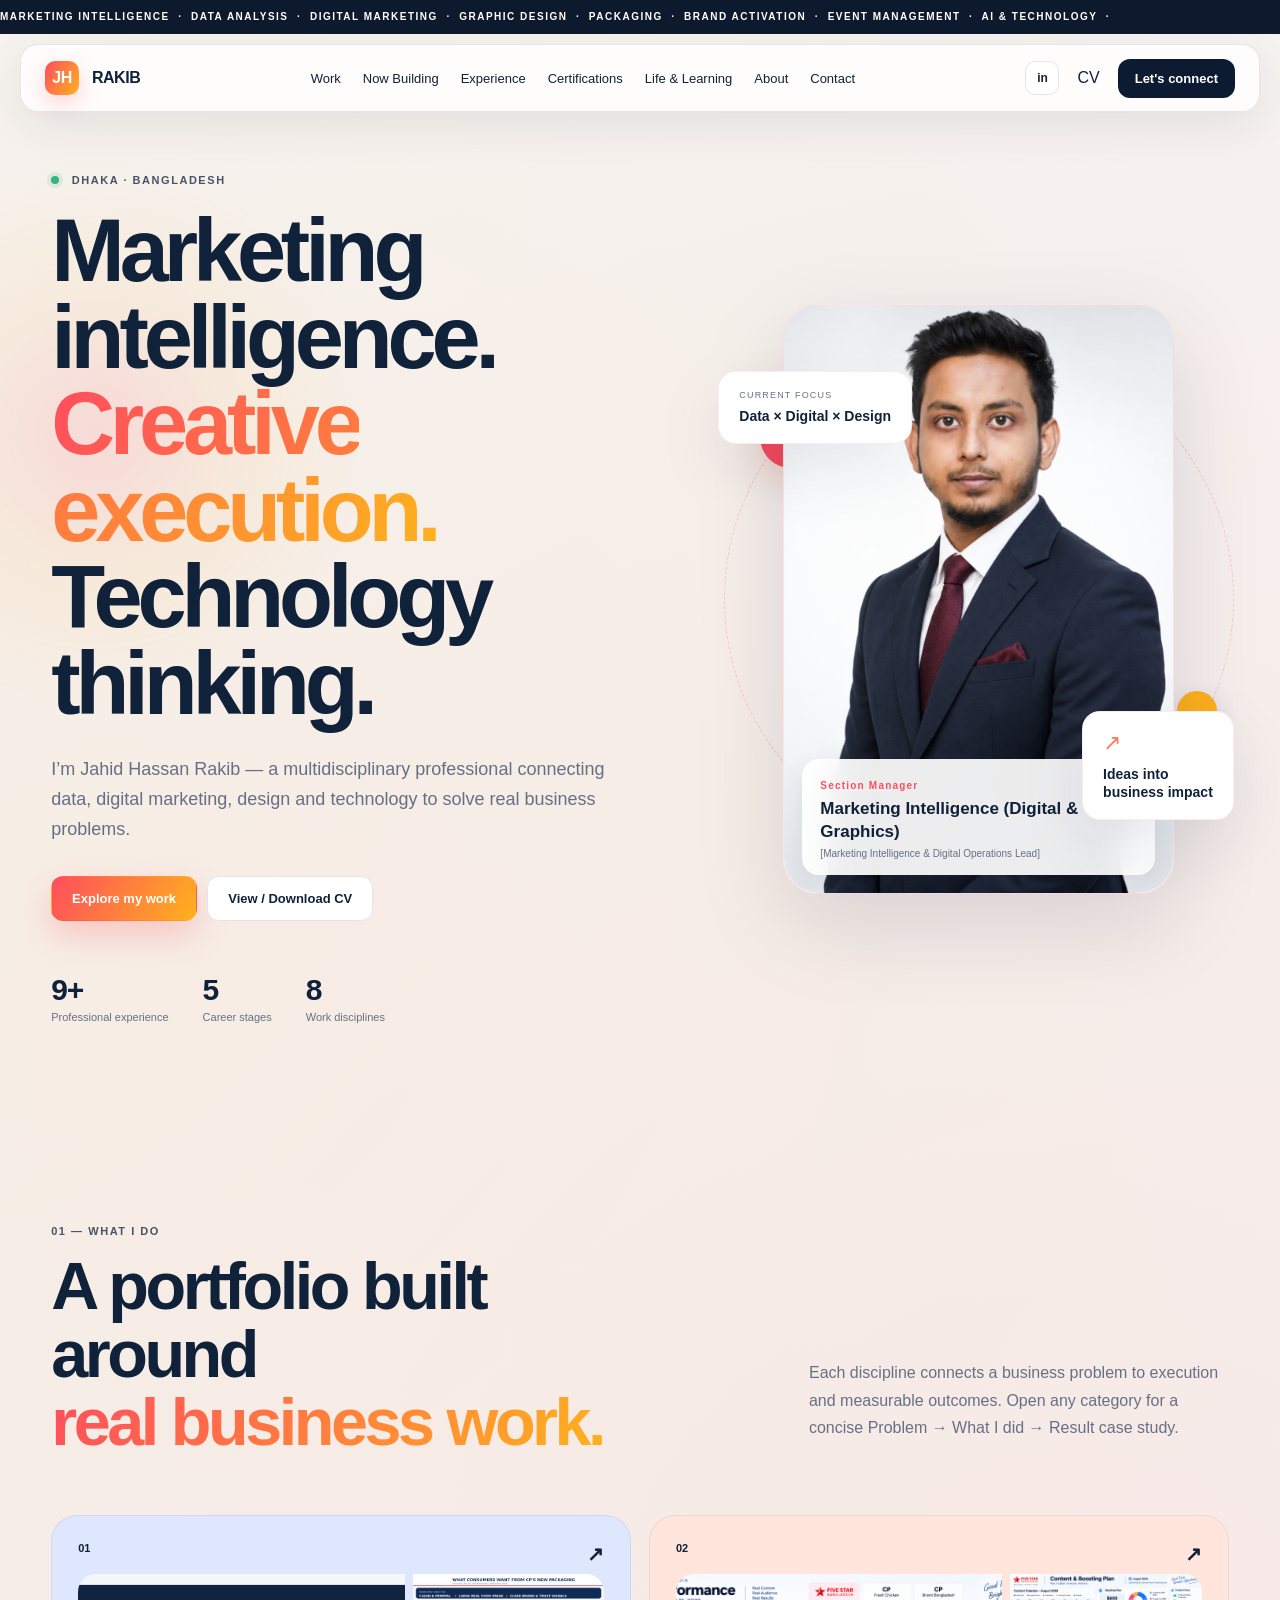
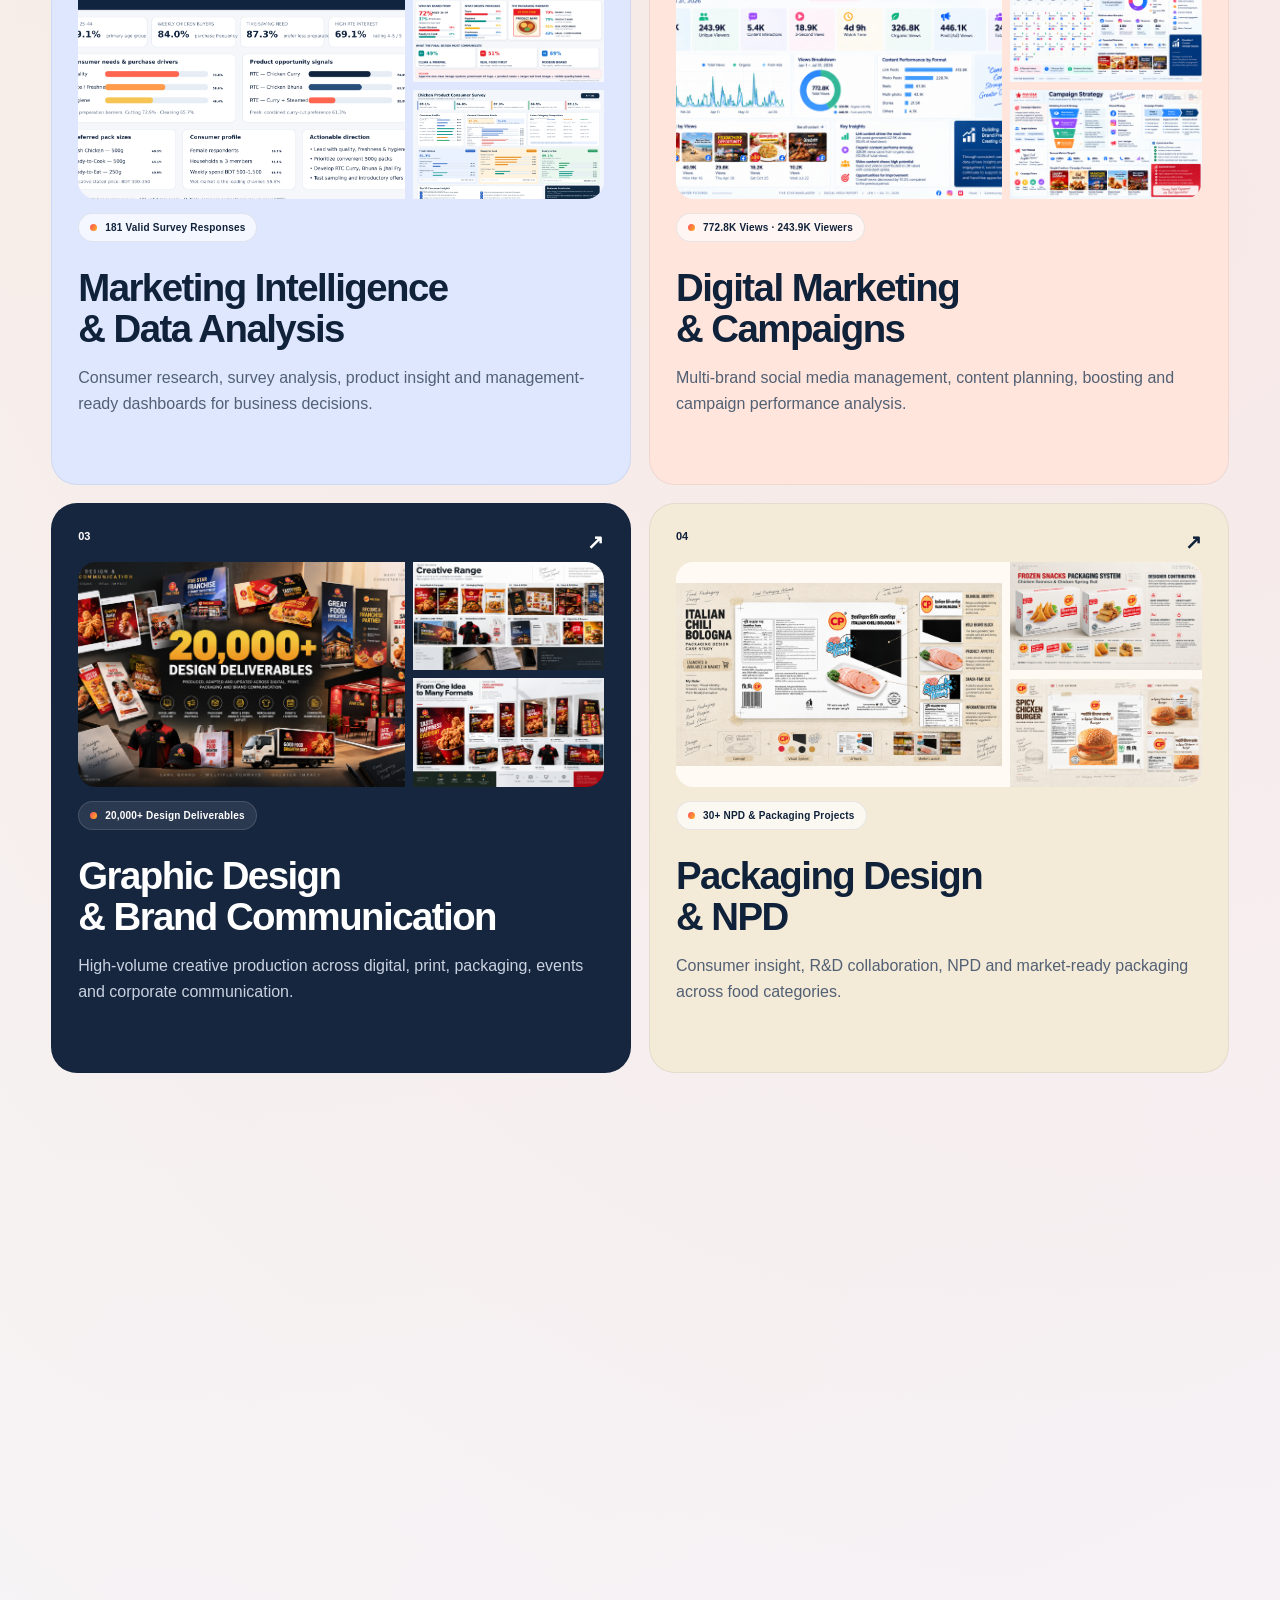
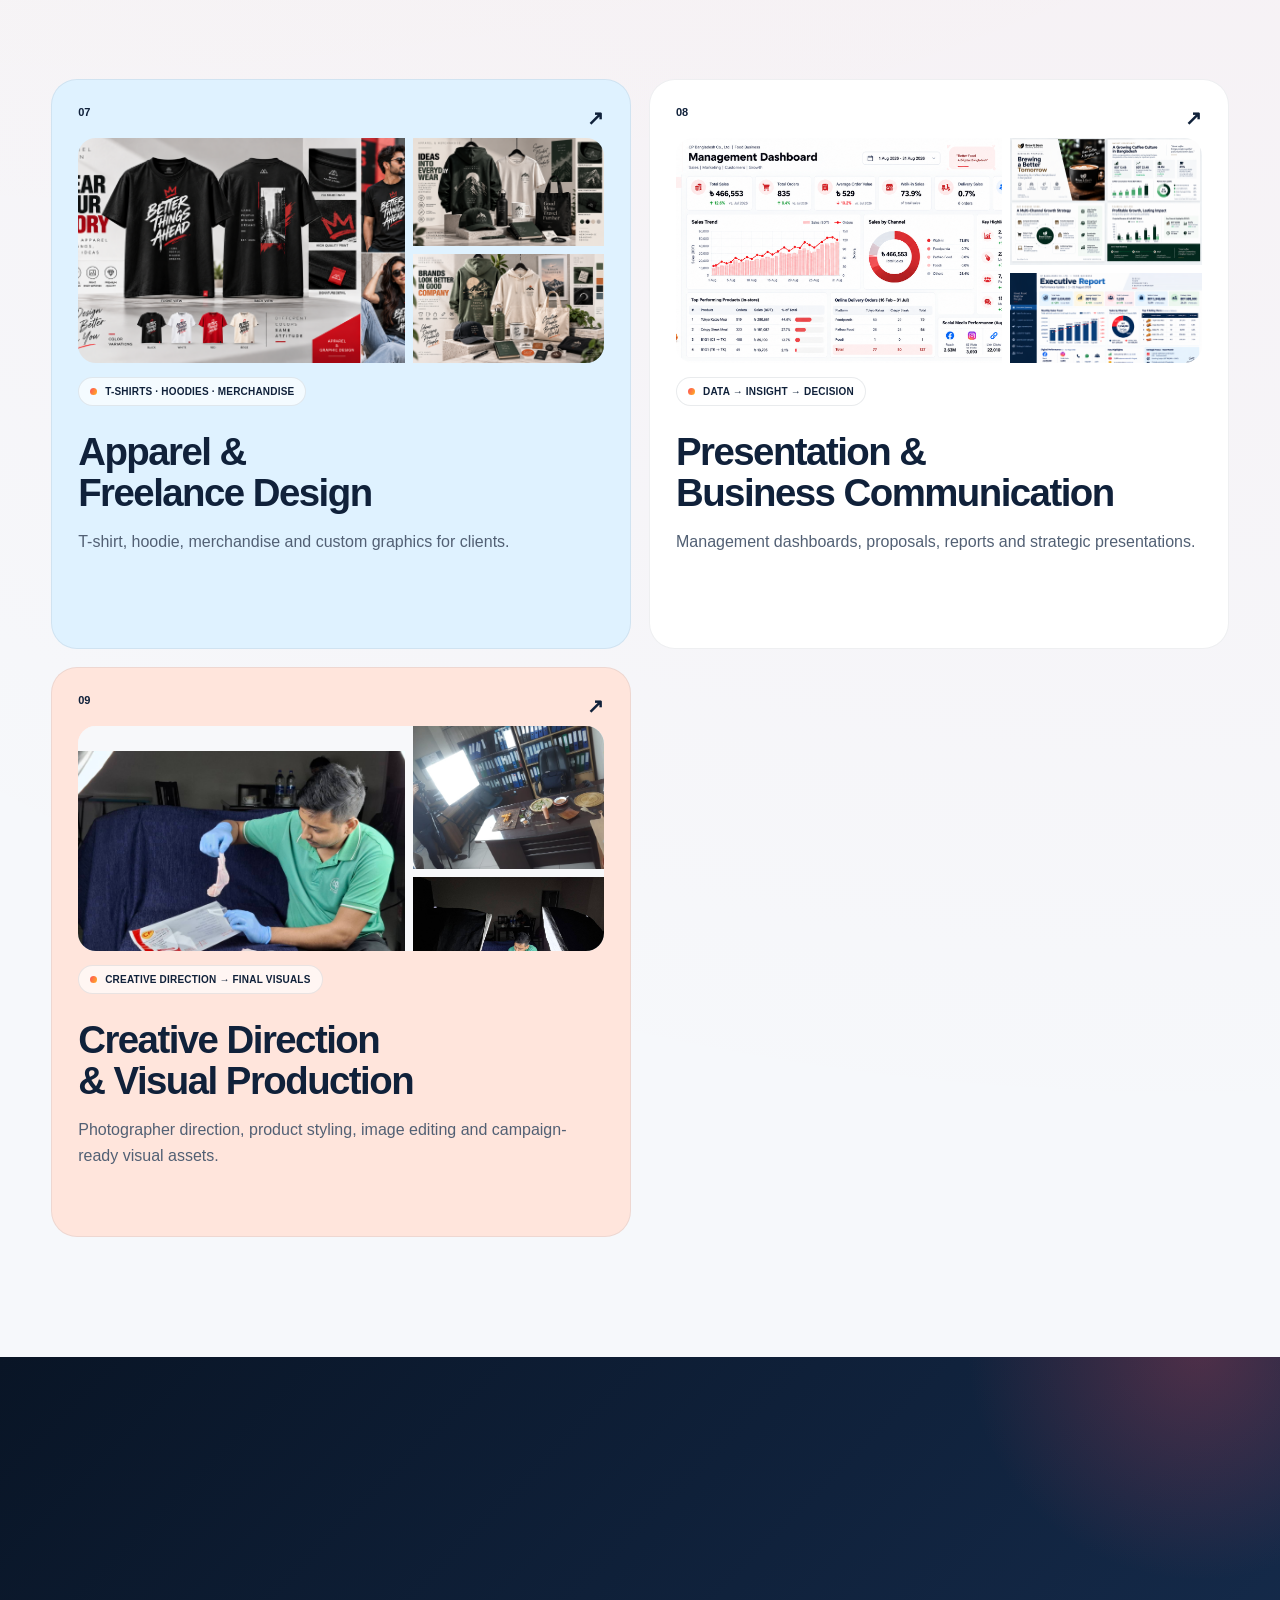
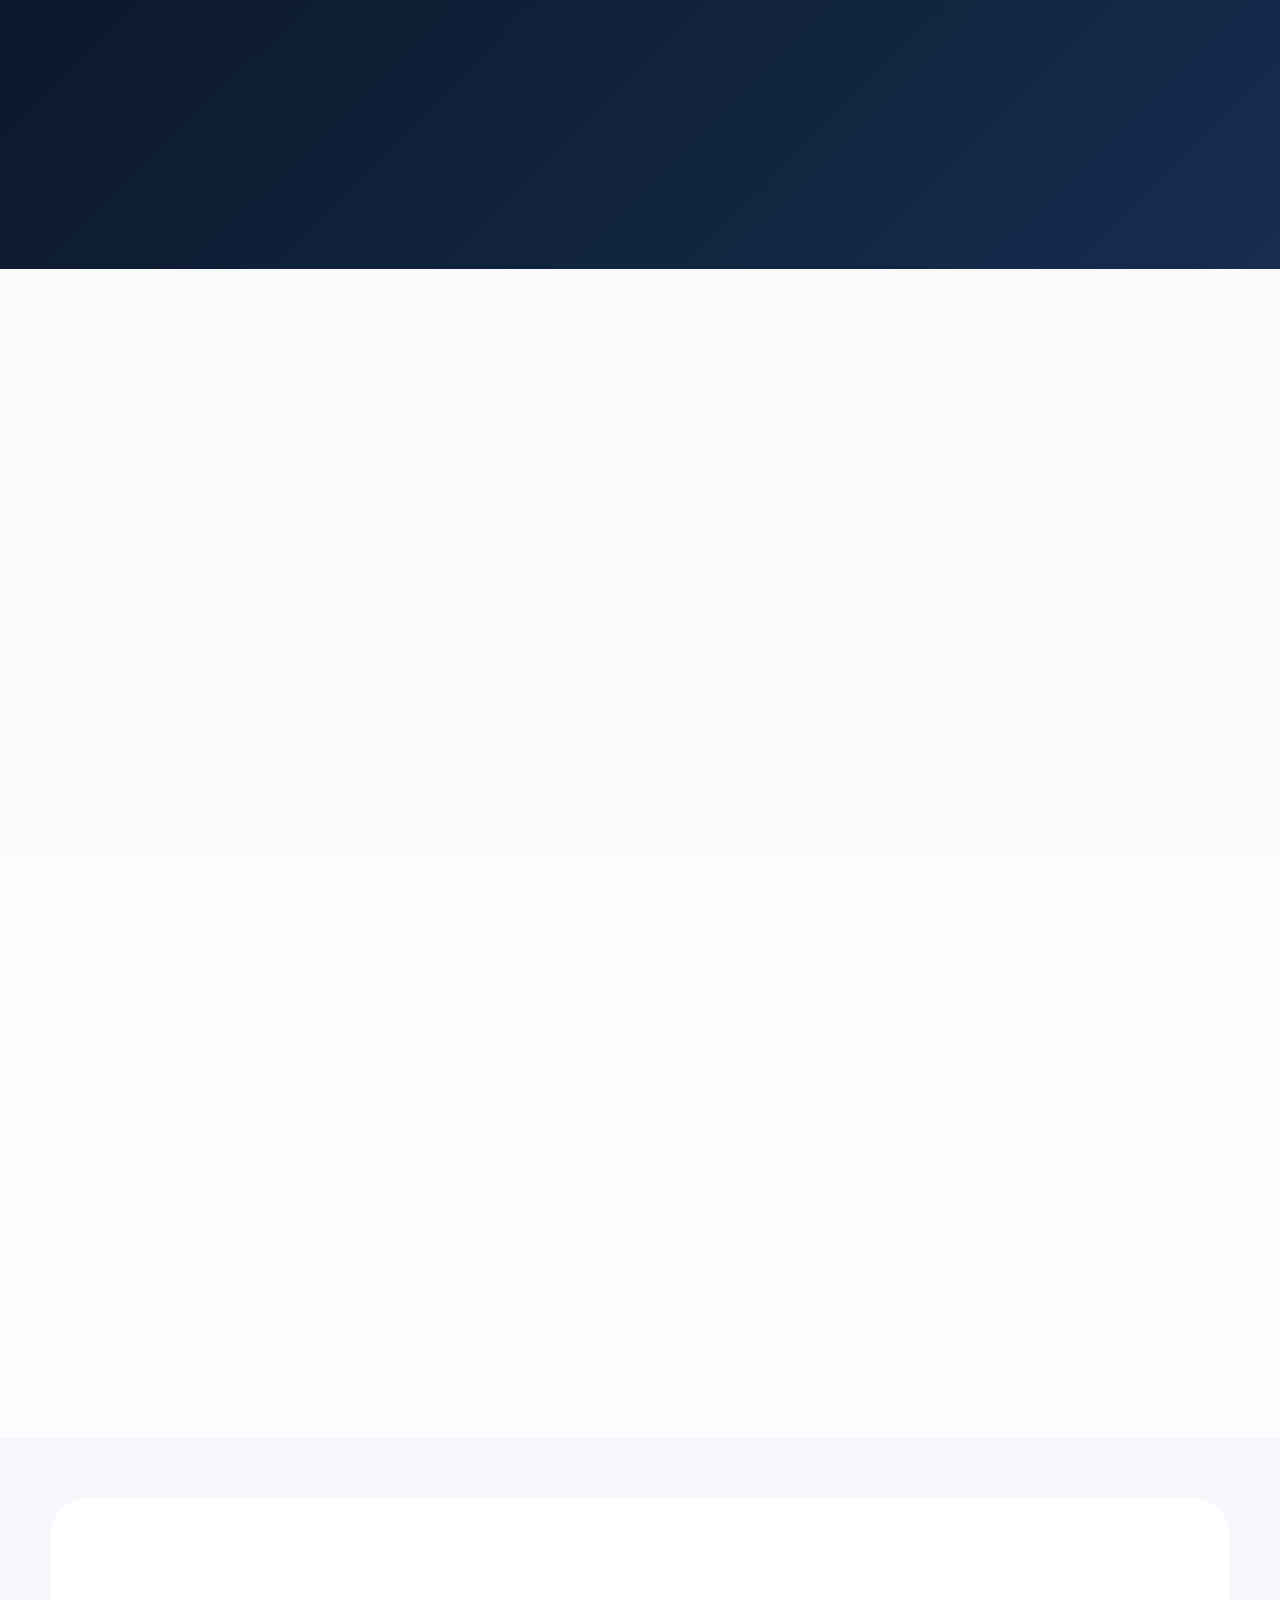
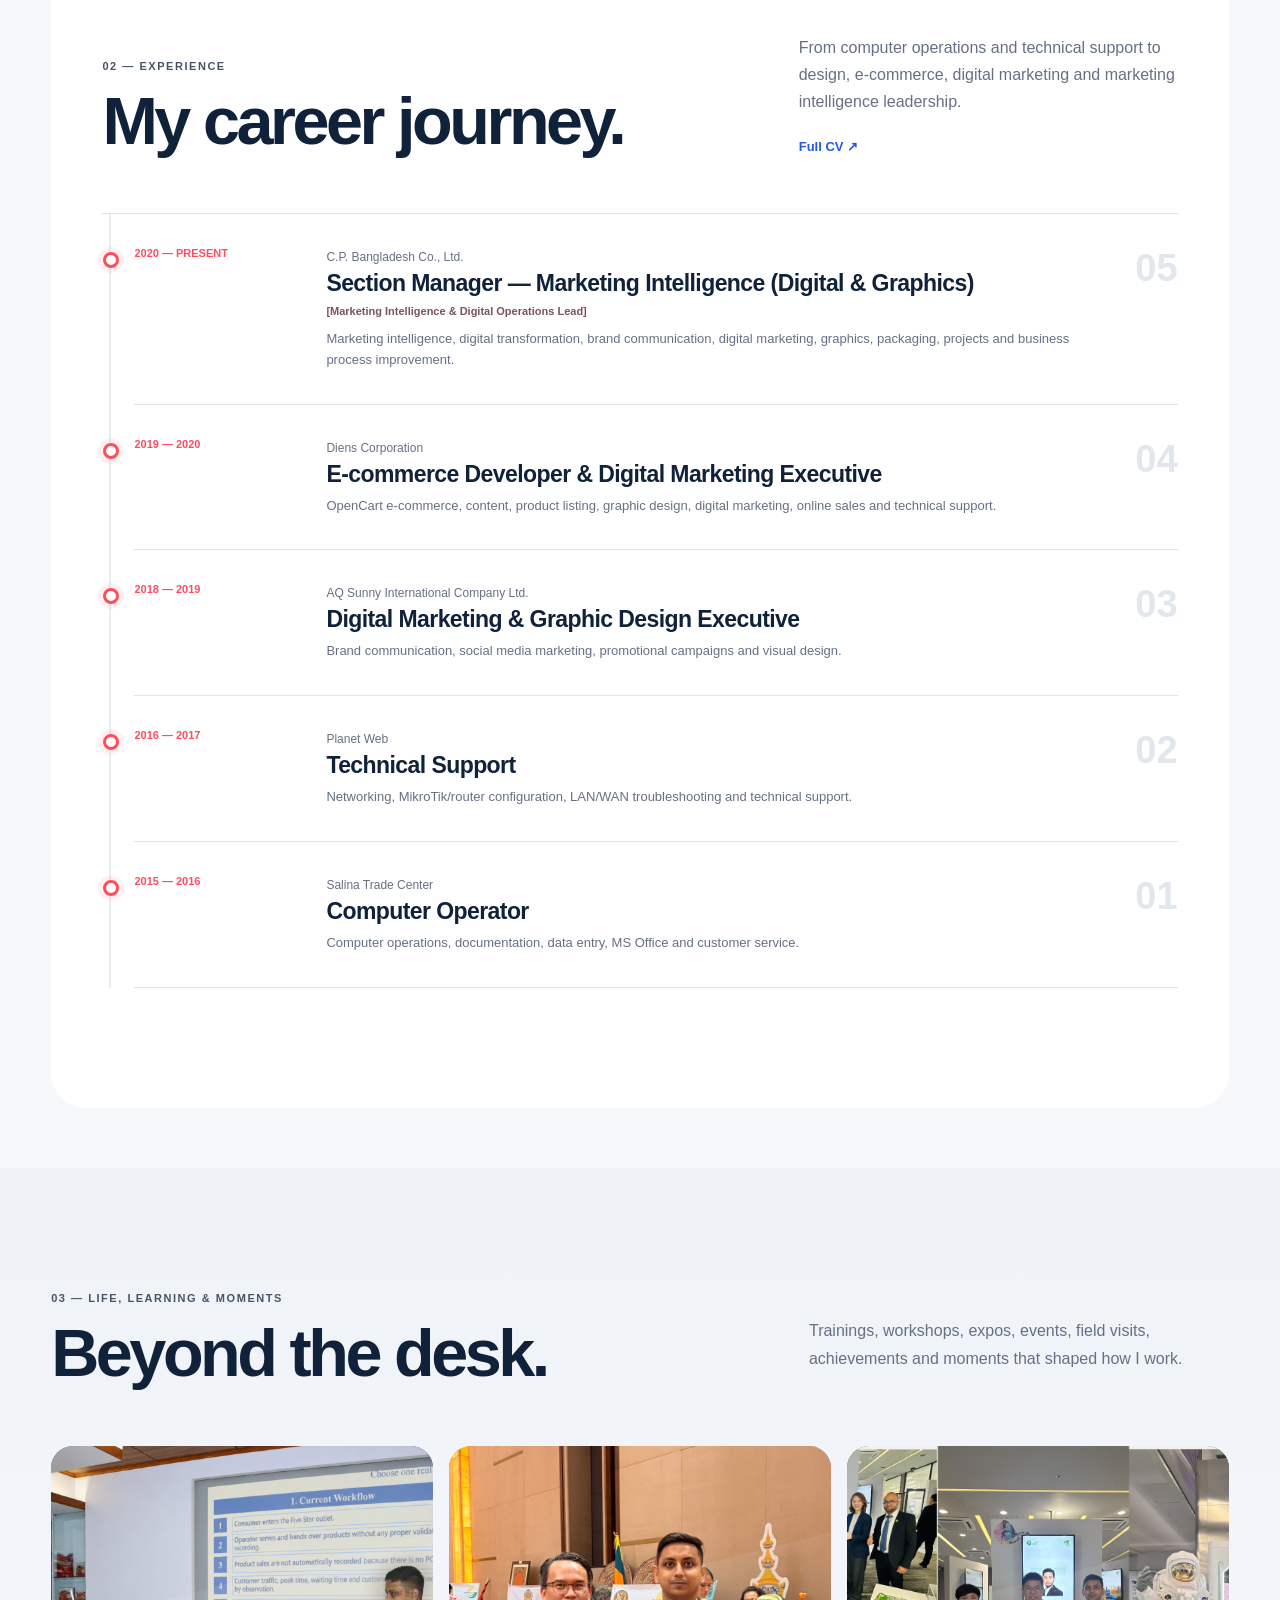
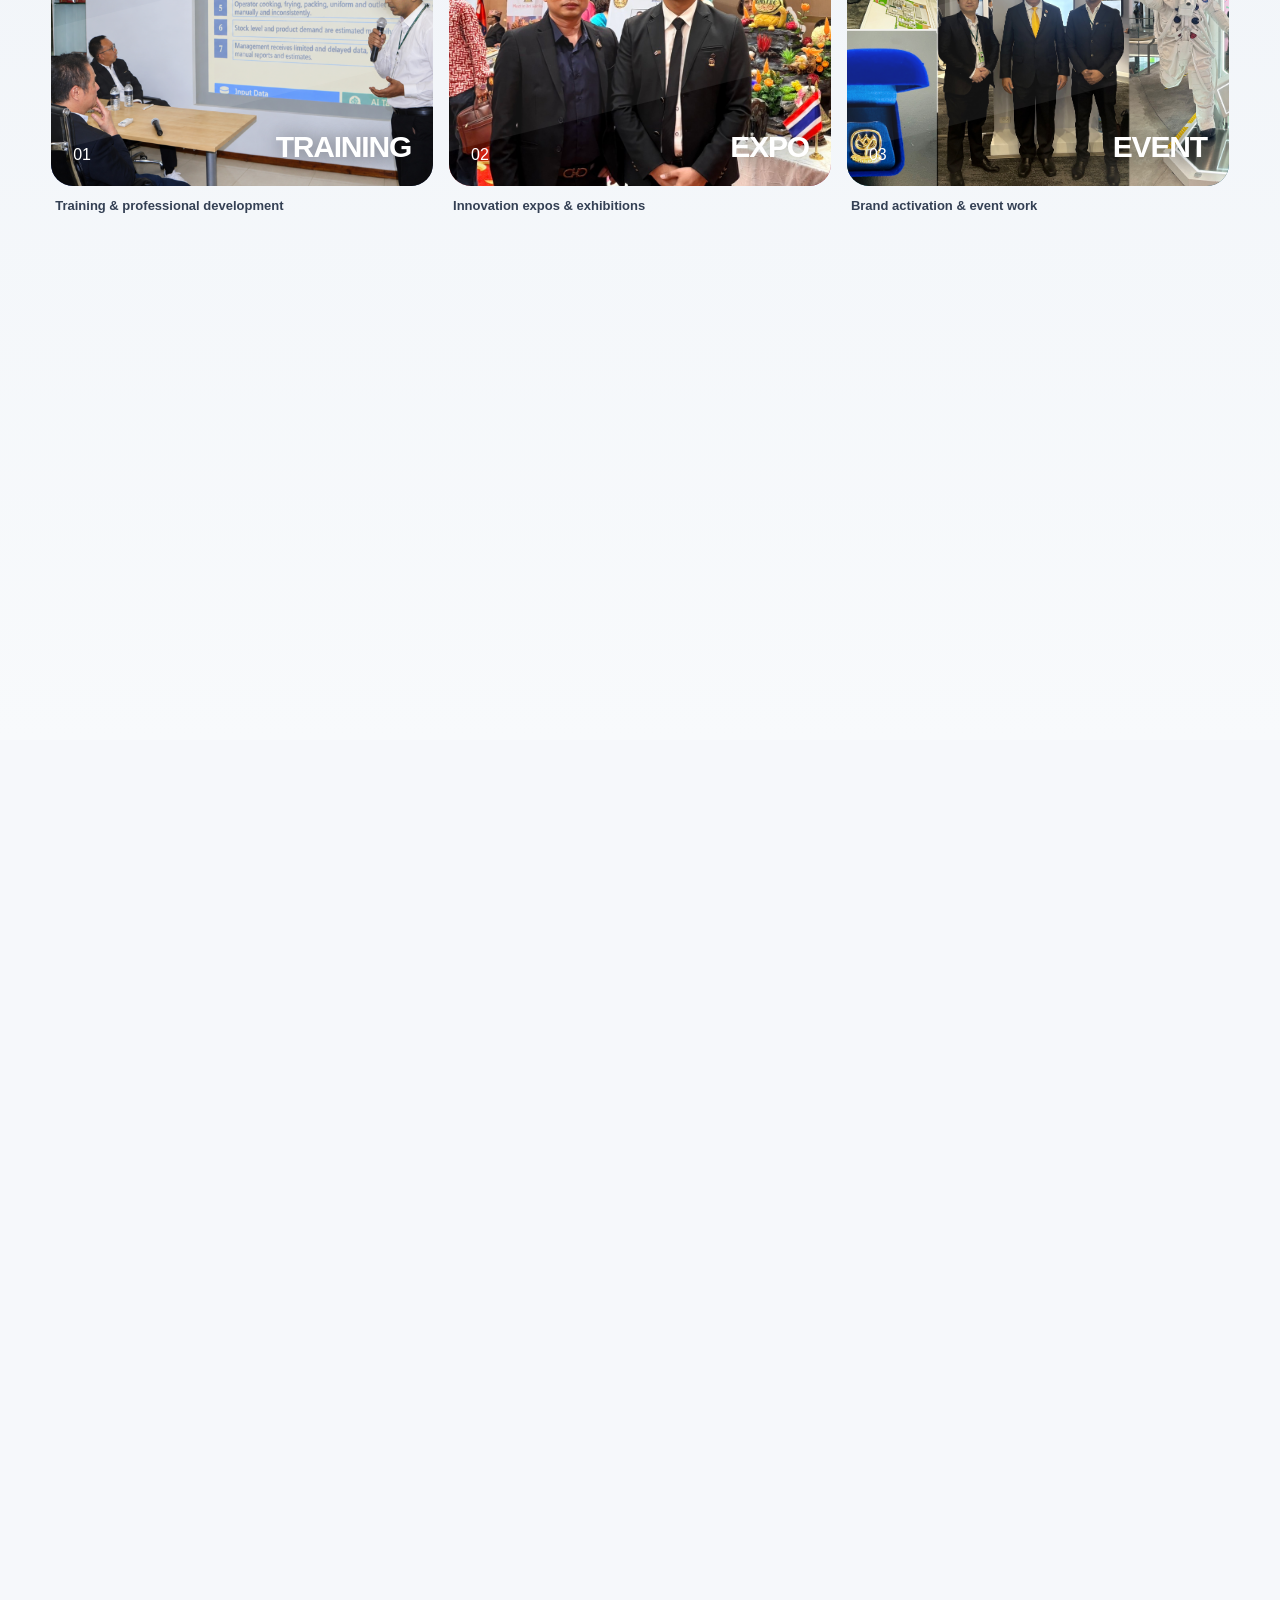
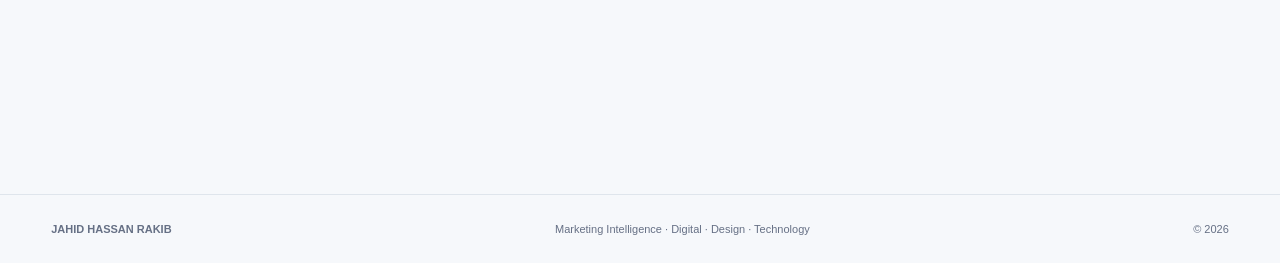
==== index.html @ 1ab369ef "Feature uploaded creative direction photos on homepage" ====
<!doctype html>
<html lang="en">
<head>
<meta charset="utf-8"><meta name="viewport" content="width=device-width,initial-scale=1"><meta name="referrer" content="strict-origin-when-cross-origin"><meta http-equiv="Content-Security-Policy" content="default-src 'self'; img-src 'self' data: https://avatars.githubusercontent.com; style-src 'self' 'unsafe-inline' https://fonts.googleapis.com; font-src 'self' https://fonts.gstatic.com; script-src 'self' 'unsafe-inline'; connect-src 'none'; object-src 'none'; base-uri 'self'; form-action 'self'; frame-src 'none'; upgrade-insecure-requests">
<title>Jahid Hassan Rakib | Marketing Intelligence & Digital Marketing Lead — Bangladesh</title>
<meta name="description" content="Portfolio of Jahid Hassan Rakib, a Dhaka, Bangladesh-based Marketing Intelligence, Digital Marketing, Data Analysis, Graphic Design and Technology professional connecting insight, creative execution and digital systems to business outcomes.">
<meta name="keywords" content="Jahid Hassan Rakib, Marketing Intelligence Bangladesh, Digital Marketing Bangladesh, Data Analysis, Graphic Design, Marketing Intelligence Dhaka, Digital Operations, Portfolio Bangladesh">
<meta name="author" content="Jahid Hassan Rakib">
<link rel="canonical" href="https://jahidhrk.github.io/portfolio/">
<meta property="og:title" content="Jahid Hassan Rakib — Marketing Intelligence, Digital & Design">
<meta property="og:description" content="Marketing intelligence, digital marketing, data, design and technology portfolio from Dhaka, Bangladesh.">
<meta property="og:type" content="website"><meta property="og:url" content="https://jahidhrk.github.io/portfolio/">
<link rel="preconnect" href="https://fonts.googleapis.com"><link rel="preconnect" href="https://fonts.gstatic.com" crossorigin>
<link href="https://fonts.googleapis.com/css2?family=Inter:wght@400;500;600;700;800&display=swap" rel="stylesheet">
<link rel="stylesheet" href="style.css"><link rel="stylesheet" href="contact-updates.css"><link rel="stylesheet" href="premium-redesign.css">
<script type="application/ld+json">{"@context":"https://schema.org","@type":"Person","name":"Jahid Hassan Rakib","url":"https://jahidhrk.github.io/portfolio/","jobTitle":"Section Manager — Marketing Intelligence (Digital & Graphics)","address":{"@type":"PostalAddress","addressLocality":"Dhaka","addressCountry":"Bangladesh"},"sameAs":["https://www.linkedin.com/in/jhrakib/","https://github.com/jahidhrk"]}</script>
</head>
<body>
<div class="cursor-dot" aria-hidden="true"></div>
<header class="site-nav">
<a class="brand" href="#top"><span>JH</span> RAKIB</a>
<nav class="navlinks"><a href="#work">Work</a><a href="#now">Now Building</a><a href="#experience">Experience</a><a href="certifications.html">Certifications</a><a href="#gallery">Life & Learning</a><a href="#about">About</a><a href="#contact">Contact</a></nav>
<div class="nav-actions"><a class="linkedin-link" href="https://www.linkedin.com/in/jhrakib/" target="_blank" rel="noopener noreferrer" aria-label="LinkedIn">in</a><a class="text-link" href="cv.html">CV</a><a class="button small magnetic" href="#contact">Let's connect</a></div>
</header>
<main id="top">
<section class="hero section-shell">
<div class="hero-copy reveal">
<div class="overline"><span class="status-dot"></span> DHAKA · BANGLADESH</div>
<h1>Marketing intelligence.<br><span>Creative execution.</span><br>Technology thinking.</h1>
<p class="hero-lead">I’m Jahid Hassan Rakib — a multidisciplinary professional connecting data, digital marketing, design and technology to solve real business problems.</p>
<div class="hero-actions"><a class="button primary magnetic" href="#work">Explore my work</a><a class="button ghost magnetic" href="cv.html">View / Download CV</a></div>
<div class="hero-meta" id="heroStats"><div><strong data-count="9" data-suffix="+">0</strong><span>Professional experience</span></div><div><strong data-count="5">0</strong><span>Career stages</span></div><div><strong data-count="8">0</strong><span>Work disciplines</span></div></div>
</div>
<div class="hero-visual reveal">
<div class="portrait-frame"><img id="profilePhoto" src="assets/profile.png" onerror="this.onerror=null;this.src='https://avatars.githubusercontent.com/u/52677301?v=4'" alt="Jahid Hassan Rakib"><div class="portrait-label"><span>Section Manager</span><strong>Marketing Intelligence (Digital & Graphics)</strong><small style="display:block;margin-top:5px;color:#667085;font-size:10px">[Marketing Intelligence & Digital Operations Lead]</small></div></div>
<div class="floating-card fc-one"><small>CURRENT FOCUS</small><strong>Data × Digital × Design</strong></div><div class="floating-card fc-two"><span>↗</span><strong>Ideas into<br>business impact</strong></div><div class="hero-orbit"></div>
</div>
</section>
<section class="marquee"><div>MARKETING INTELLIGENCE&nbsp; · &nbsp;DATA ANALYSIS&nbsp; · &nbsp;DIGITAL MARKETING&nbsp; · &nbsp;GRAPHIC DESIGN&nbsp; · &nbsp;PACKAGING&nbsp; · &nbsp;BRAND ACTIVATION&nbsp; · &nbsp;EVENT MANAGEMENT&nbsp; · &nbsp;AI & TECHNOLOGY&nbsp; · &nbsp;</div></section>

<section id="work" class="section section-shell">
<div class="section-title reveal"><div><span class="overline">01 — WHAT I DO</span><h2>A portfolio built around<br><em>real business work.</em></h2></div><p>Each discipline connects a business problem to execution and measurable outcomes. Open any category for a concise Problem → What I did → Result case study.</p></div>
<div class="discipline-grid">
<a class="discipline d-blue reveal" href="work.html?category=intelligence"><div class="d-top"><span>01</span><span>↗</span></div><div style="height:225px;display:grid;grid-template-columns:1.45fr .85fr;grid-template-rows:1fr 1fr;gap:8px;margin-top:8px;overflow:hidden;border-radius:18px"><img src="assets/projects/intelligence-01.png" alt="Marketing intelligence and data analysis project" style="width:100%;height:100%;object-fit:cover;grid-row:1 / span 2"><img src="assets/projects/intelligence-02.png" alt="Marketing performance dashboard project" style="width:100%;height:100%;object-fit:cover"><img src="assets/projects/intelligence-03.png" alt="Market and sales insight project" style="width:100%;height:100%;object-fit:cover"></div><div class="metric-chip"><i></i>98 survey responses analyzed</div><h3>Marketing Intelligence<br>& Data Analysis</h3><p>Consumer research, dashboards, market analysis, reports and decision support.</p></a>
<a class="discipline d-coral reveal" href="work.html?category=digital"><div class="d-top"><span>02</span><span>↗</span></div><div style="height:225px;display:grid;grid-template-columns:1.45fr .85fr;grid-template-rows:1fr 1fr;gap:8px;margin-top:8px;overflow:hidden;border-radius:18px"><img src="assets/projects/digital-01.png" alt="Social media performance project" style="width:100%;height:100%;object-fit:cover;grid-row:1 / span 2"><img src="assets/projects/digital-02.png" alt="Content and boosting plan project" style="width:100%;height:100%;object-fit:cover"><img src="assets/projects/digital-03.png" alt="Digital campaign strategy project" style="width:100%;height:100%;object-fit:cover"></div><div class="metric-chip"><i></i>2.63M reach · 22,010 link clicks</div><h3>Digital Marketing<br>& Campaigns</h3><p>Strategy, content planning, boosting, performance and digital growth.</p></a>
<a class="discipline d-ink reveal" href="work.html?category=design"><div class="d-top"><span>03</span><span>↗</span></div><div style="height:225px;display:grid;grid-template-columns:1.45fr .85fr;grid-template-rows:1fr 1fr;gap:8px;margin-top:8px;overflow:hidden;border-radius:18px"><img src="assets/projects/design-01.png?v=20260913" alt="Campaign and brand communication project" style="width:100%;height:100%;object-fit:cover;grid-row:1 / span 2"><img src="assets/projects/design-02.png?v=20260913" alt="Social media creative and content design project" style="width:100%;height:100%;object-fit:cover"><img src="assets/projects/design-03.png?v=20260913" alt="Corporate and business communication project" style="width:100%;height:100%;object-fit:cover"></div><div class="metric-chip"><i></i>20,000+ Design Deliverables</div><h3>Graphic Design<br>& Brand Communication</h3><p>High-volume creative production, campaign design and brand communication across digital, print, packaging, events and corporate touchpoints.</p></a>
<a class="discipline d-sand reveal" href="work.html?category=packaging"><div class="d-top"><span>04</span><span>↗</span></div><div style="height:225px;display:grid;grid-template-columns:1.45fr .85fr;grid-template-rows:1fr 1fr;gap:8px;margin-top:8px;overflow:hidden;border-radius:18px;background:#fffaf4"><img src="assets/projects/packaging-01.png" alt="Italian Chili Bologna market-ready packaging design" style="width:100%;height:100%;object-fit:contain;grid-row:1 / span 2;background:#fffaf4"><img src="assets/projects/packaging-02.png" alt="Chicken Samosa and Chicken Spring Roll frozen packaging range" style="width:100%;height:100%;object-fit:contain;background:#fffaf4"><img src="assets/projects/packaging-03.png" alt="Ready-to-eat burger packaging design family" style="width:100%;height:100%;object-fit:contain;background:#fffaf4"></div><div class="metric-chip"><i></i>30+ NPD &amp; Packaging Projects</div><h3>Packaging Design<br>&amp; NPD</h3><p>Consumer insight, R&amp;D collaboration, NPD and market-ready packaging across food categories.</p></a>
<a class="discipline d-green reveal" href="work.html?category=activation"><div class="d-top"><span>05</span><span>↗</span></div><div class="event-art"><span>LIVE</span><b>BRAND<br>EXPERIENCE</b></div><div class="metric-chip metric-placeholder"><i></i>[ADD METRIC] activations / events</div><h3>Brand Activation<br>& Event Management</h3><p>Exhibitions, launches, activation concepts, planning and execution.</p></a>
<a class="discipline d-violet reveal" href="work.html?category=tech"><div class="d-top"><span>06</span><span>↗</span></div><div style="height:225px;display:grid;grid-template-columns:1.45fr .85fr;grid-template-rows:1fr 1fr;gap:8px;margin-top:8px;overflow:hidden;border-radius:18px"><img src="assets/projects/tech-01.png?v=20260913" alt="Digital Order Management System project" style="width:100%;height:100%;object-fit:cover;grid-row:1 / span 2"><img src="assets/projects/tech-02.png?v=20260913" alt="Digital Logistics and Route Planning project" style="width:100%;height:100%;object-fit:cover"><img src="assets/projects/tech-03.png?v=20260913" alt="Outlet Visit and QC Tracking project" style="width:100%;height:100%;object-fit:cover"></div><div class="metric-chip"><i></i>3 Digital Business Systems</div><h3>AI, Digital Systems<br>& Technology</h3><p>Digital Order Management, Logistics Route Planning and Outlet Visit & QC Tracking, with future AI-enabled decision support.</p></a>
<a class="discipline d-sky reveal" href="work.html?category=apparel"><div class="d-top"><span>07</span><span>↗</span></div><div style="height:225px;display:grid;grid-template-columns:1.45fr .85fr;grid-template-rows:1fr 1fr;gap:8px;margin-top:8px;overflow:hidden;border-radius:18px"><img src="assets/projects/apparel-01.png" alt="T-shirt design project" style="width:100%;height:100%;object-fit:cover;grid-row:1 / span 2"><img src="assets/projects/apparel-02.png" alt="Hoodie and merchandise design project" style="width:100%;height:100%;object-fit:cover"><img src="assets/projects/apparel-03.png" alt="Custom freelance design project" style="width:100%;height:100%;object-fit:cover"></div><div class="metric-chip metric-placeholder"><i></i>[ADD METRIC] freelance pieces</div><h3>Apparel &<br>Freelance Design</h3><p>T-shirt, hoodie, merchandise and custom graphics for clients.</p></a>
<a class="discipline d-paper reveal" href="work.html?category=presentation"><div class="d-top"><span>08</span><span>↗</span></div><div style="height:225px;display:grid;grid-template-columns:1.45fr .85fr;grid-template-rows:1fr 1fr;gap:8px;margin-top:8px;overflow:hidden;border-radius:18px"><img src="assets/projects/presentation-01.png" alt="Management dashboard project" style="width:100%;height:100%;object-fit:cover;grid-row:1 / span 2"><img src="assets/projects/presentation-02.png" alt="Business proposal deck project" style="width:100%;height:100%;object-fit:cover"><img src="assets/projects/presentation-03.png" alt="Executive report design project" style="width:100%;height:100%;object-fit:cover"></div><div class="metric-chip metric-placeholder"><i></i>[ADD METRIC] dashboards / decks</div><h3>Presentation &<br>Business Communication</h3><p>Management dashboards, proposals, reports and strategic presentations.</p></a>
<a class="discipline d-coral reveal" href="work.html?category=creative"><div class="d-top"><span>09</span><span>↗</span></div><div style="height:225px;display:grid;grid-template-columns:1.45fr .85fr;grid-template-rows:1fr 1fr;gap:8px;margin-top:8px;overflow:hidden;border-radius:18px;background:#f7f8fa"><img src="assets/projects/creative-01.jpg" alt="Creative direction and product photoshoot — first visual" style="width:100%;height:100%;object-fit:contain;grid-row:1 / span 2;background:#f7f8fa"><img src="assets/projects/creative-02.jpeg" alt="Creative direction and product photoshoot — second visual" style="width:100%;height:100%;object-fit:contain;background:#f7f8fa"><img src="assets/projects/creative-03.jpg" alt="Creative direction and product photoshoot — third visual" style="width:100%;height:100%;object-fit:contain;background:#f7f8fa"></div><div class="metric-chip"><i></i>CREATIVE DIRECTION → FINAL VISUALS</div><h3>Creative Direction<br>&amp; Visual Production</h3><p>Photographer direction, product styling, image editing and campaign-ready visual assets.</p></a>
</div>
</section>

<section class="impact-band"><div class="section-shell impact-inner reveal"><div><span class="overline">HOW I WORK</span><h2>Understand the problem.<br>Find the signal.<br>Make it usable.</h2></div><div class="impact-steps"><article><b>01</b><h3>Explore</h3><p>Business context, consumer behavior, data and stakeholder needs.</p></article><article><b>02</b><h3>Build</h3><p>Strategy, visual systems, dashboards, campaigns or digital solutions.</p></article><article><b>03</b><h3>Improve</h3><p>Review performance, simplify workflows and iterate for better outcomes.</p></article></div></div></section>

<section id="now" class="now-section"><div class="section-shell"><div class="section-title reveal"><div><span class="overline">NOW BUILDING</span><h2>Real operations.<br><em>Digitally connected.</em></h2></div><p>A hands-on food-manufacturing digitalization project focused on replacing fragmented paper workflows with structured, traceable operational data.</p></div>

<article class="build-showcase reveal">
  <div class="build-copy">
    <div class="build-meta"><span class="build-label">DIGITAL OPERATIONS</span><span class="build-status"><i></i> IN PROGRESS</span></div>
    <h3>End-to-End Paperless Digital Transformation for Food Manufacturing</h3>
    <p class="build-summary">Building a connected digital workflow across receiving, inventory, planning, production, quality, finished goods and dispatch — so operational information is easier to capture, trace and use.</p>

    <div class="build-value">
      <div><small>WHAT I’M BUILDING</small><strong>Connected digital workflows</strong><span>Structured data across core factory operations.</span></div>
      <div><small>WHY IT MATTERS</small><strong>Less fragmented information</strong><span>Better visibility, traceability and follow-up.</span></div>
      <div><small>IMPACT AIM</small><strong>Stronger operational data</strong><span>A cleaner foundation for reporting, analysis and improvement.</span></div>
    </div>

    <div class="build-tags"><span>Paperless Operations</span><span>Batch Traceability</span><span>Data Visibility</span><span>Process Monitoring</span></div>
  </div>

  <div class="factory-ui" aria-label="Conceptual digital factory operations dashboard">
    <div class="factory-ui-head"><div><span class="ui-eyebrow">FOOD MANUFACTURING</span><strong>Digital Operations Flow</strong></div><span class="ui-live"><i></i> Connected workflow</span></div>

    <div class="factory-kpis">
      <div><small>OPERATIONS</small><strong>Digital Workflow</strong><span>Structured process data</span></div>
      <div><small>TRACEABILITY</small><strong>Batch Tracking</strong><span>Linked operational records</span></div>
      <div><small>VISIBILITY</small><strong>Process Monitoring</strong><span>Centralized status view</span></div>
    </div>

    <div class="factory-flow-wrap">
      <div class="factory-flow-title"><span>END-TO-END PROCESS</span><small>From material intake to dispatch</small></div>
      <div class="factory-flow">
        <div class="flow-step"><b>01</b><span>Raw Material</span></div><i></i>
        <div class="flow-step"><b>02</b><span>Receiving</span></div><i></i>
        <div class="flow-step"><b>03</b><span>Warehouse</span></div><i></i>
        <div class="flow-step"><b>04</b><span>Planning</span></div><i></i>
        <div class="flow-step"><b>05</b><span>Production</span></div><i></i>
        <div class="flow-step"><b>06</b><span>QC / QA</span></div><i></i>
        <div class="flow-step"><b>07</b><span>Finished Goods</span></div><i></i>
        <div class="flow-step"><b>08</b><span>Logistics</span></div>
      </div>
    </div>

    <div class="factory-bottom">
      <div class="ui-panel ui-panel-chart"><div class="ui-panel-head"><span>Production Planning</span><em>Live structure</em></div><div class="ui-bars"><i></i><i></i><i></i><i></i><i></i><i></i></div></div>
      <div class="ui-panel ui-panel-quality"><div class="ui-panel-head"><span>Quality Monitoring</span><em>QC / QA</em></div><div class="quality-list"><span><i></i> Batch record</span><span><i></i> Checkpoint status</span><span><i></i> Documentation</span></div></div>
      <div class="ui-panel ui-panel-data"><div class="ui-panel-head"><span>Operational Data</span><em>Centralized</em></div><div class="data-lines"><i></i><i></i><i></i><i></i></div></div>
    </div>
  </div>
</article>
</div></section>

<section id="experience" class="section section-shell experience-section"><div class="section-title reveal"><div><span class="overline">02 — EXPERIENCE</span><h2>My career journey.</h2></div><div class="side-cta"><p>From computer operations and technical support to design, e-commerce, digital marketing and marketing intelligence leadership.</p><a href="cv.html">Full CV ↗</a></div></div><div class="career-list" id="careerTimeline"><div class="career-progress" aria-hidden="true"></div>
<article class="career-row reveal"><time>2020 — PRESENT</time><div><span>C.P. Bangladesh Co., Ltd.</span><h3>Section Manager — Marketing Intelligence (Digital & Graphics)</h3><p style="font-size:11px;font-weight:700;color:#7a5260;margin:-2px 0 8px">[Marketing Intelligence & Digital Operations Lead]</p><p>Marketing intelligence, digital transformation, brand communication, digital marketing, graphics, packaging, projects and business process improvement.</p></div><b>05</b></article>
<article class="career-row reveal"><time>2019 — 2020</time><div><span>Diens Corporation</span><h3>E-commerce Developer & Digital Marketing Executive</h3><p>OpenCart e-commerce, content, product listing, graphic design, digital marketing, online sales and technical support.</p></div><b>04</b></article>
<article class="career-row reveal"><time>2018 — 2019</time><div><span>AQ Sunny International Company Ltd.</span><h3>Digital Marketing & Graphic Design Executive</h3><p>Brand communication, social media marketing, promotional campaigns and visual design.</p></div><b>03</b></article>
<article class="career-row reveal"><time>2016 — 2017</time><div><span>Planet Web</span><h3>Technical Support</h3><p>Networking, MikroTik/router configuration, LAN/WAN troubleshooting and technical support.</p></div><b>02</b></article>
<article class="career-row reveal"><time>2015 — 2016</time><div><span>Salina Trade Center</span><h3>Computer Operator</h3><p>Computer operations, documentation, data entry, MS Office and customer service.</p></div><b>01</b></article>
</div></section>

<section id="gallery" class="learning-section section"><div class="section-shell"><div class="section-title reveal"><div><span class="overline">03 — LIFE, LEARNING & MOMENTS</span><h2>Beyond the desk.</h2></div><p>Trainings, workshops, expos, events, field visits, achievements and moments that shaped how I work.</p></div><div class="gallery-rail"><figure class="gallery-card g1 reveal"><div class="gallery-placeholder"><span>01</span><b>TRAINING</b></div><figcaption>Training & professional development</figcaption></figure><figure class="gallery-card g2 reveal"><div class="gallery-placeholder"><span>02</span><b>EXPO</b></div><figcaption>Innovation expos & exhibitions</figcaption></figure><figure class="gallery-card g3 reveal"><div class="gallery-placeholder"><span>03</span><b>EVENT</b></div><figcaption>Brand activation & event work</figcaption></figure><figure class="gallery-card g4 reveal"><div class="gallery-placeholder"><span>04</span><b>FIELD</b></div><figcaption>Outlet & market visits</figcaption></figure><figure class="gallery-card g5 reveal"><div class="gallery-placeholder"><span>05</span><b>TEAM</b></div><figcaption>Teams, workshops & collaboration</figcaption></figure><figure class="gallery-card g6 reveal"><div class="gallery-placeholder"><span>06</span><b>MOMENT</b></div><figcaption>Career highlights</figcaption></figure></div></div></section>

<section id="about" class="section section-shell about-section"><div class="about-panel reveal"><span class="overline">04 — ABOUT ME</span><h2>I work comfortably between<br><span>business, creativity and technology.</span></h2><p>I have a Computer Science & Engineering background and professional experience spanning digital marketing, graphic design, e-commerce, technical support and marketing intelligence. That mix helps me understand both the business question and the execution needed to answer it.</p><div class="skill-cloud"><span>Marketing Intelligence</span><span>Market Research</span><span>Data Analysis</span><span>Digital Marketing</span><span>Graphic Design</span><span>Packaging</span><span>Project Management</span><span>Adobe Photoshop</span><span>Illustrator</span><span>Excel</span><span>PowerPoint</span><span>OpenCV</span><span>TensorFlow/Keras</span><span>Arduino</span><span>Web</span><span>AI & Innovation</span></div></div><div class="about-stack reveal"><div class="stack-card accent"><small>EDUCATION</small><strong>B.Sc. in Computer Science & Engineering</strong><span>City University</span></div><div class="stack-card"><small>DESIGN FOUNDATION</small><strong>Graphic Design Training</strong><span>LICT / ICT Division</span></div><div class="stack-card"><small>TECH ROOTS</small><strong>Android Apps Development & Robotics</strong><span>Hands-on technical training</span></div></div></section>

<section id="testimonials" class="testimonials-section"><div class="section-shell"><div class="section-title reveal"><div><span class="overline">RECOMMENDATIONS</span><h2>What people say<br><em>about the work.</em></h2></div><p>Reserved for verified recommendations from managers, colleagues and clients. No quote is published until you provide the real wording and attribution.</p></div><div class="testimonial-grid"><article class="testimonial-card reveal"><small>MANAGER RECOMMENDATION</small><h3>[ADD TESTIMONIAL]</h3><p>Add the exact recommendation text here.</p><footer>[Name] · [Title] · [Company]</footer></article><article class="testimonial-card reveal"><small>COLLEAGUE RECOMMENDATION</small><h3>[ADD TESTIMONIAL]</h3><p>Add the exact recommendation text here.</p><footer>[Name] · [Title] · [Company]</footer></article><article class="testimonial-card reveal"><small>CLIENT / PARTNER RECOMMENDATION</small><h3>[ADD TESTIMONIAL]</h3><p>Add the exact recommendation text here.</p><footer>[Name] · [Title] · [Company]</footer></article></div></div></section>

<section class="cv-banner"><div class="section-shell cv-inner reveal"><div><span class="overline">PROFILE DOCUMENT</span><h2>Need the complete career story?</h2><p>Experience, education, training and skills — organized in one professional CV view.</p></div><a class="button light magnetic" href="cv.html">Open CV / Save PDF ↗</a></div></section>

<section id="contact" class="section section-shell contact-section reveal"><span class="overline">05 — CONTACT</span><div class="contact-layout"><div class="contact-copy"><h2>Let’s make the next<br>piece of work matter.</h2><p>For employment opportunities, freelance projects, design support, marketing work, packaging, events, analysis or digital-business projects, you can contact me directly.</p><div class="contact-actions"><a class="contact-action primary-contact" href="mailto:jhrakib14@gmail.com">Email me</a><a class="contact-action secondary-contact linkedin-contact" href="https://www.linkedin.com/in/jhrakib/" target="_blank" rel="noopener noreferrer"><b>in</b> LinkedIn</a></div></div><div class="contact-details"><div class="contact-info-card"><span>Email</span><strong><a href="mailto:jhrakib14@gmail.com">jhrakib14@gmail.com</a></strong></div><div class="contact-info-card"><span>LinkedIn</span><strong><a href="https://www.linkedin.com/in/jhrakib/" target="_blank" rel="noopener noreferrer">linkedin.com/in/jhrakib</a></strong></div><div class="contact-info-card"><span>Location</span><strong>Dhaka, Bangladesh</strong></div><div class="contact-info-card"><span>Current role</span><strong>Section Manager — Marketing Intelligence (Digital & Graphics)<br><small style="font-weight:500;color:#aebbd0">[Marketing Intelligence & Digital Operations Lead]</small></strong></div></div></div></section>
</main>
<footer><b>JAHID HASSAN RAKIB</b><span>Marketing Intelligence · Digital · Design · Technology</span><span>© 2026</span></footer>
<script src="script.js"></script>
</body></html>
---- style.css ----
:root{--ink:#10213a;--ink2:#1c2d49;--muted:#667085;--bg:#f6f8fb;--paper:#ffffff;--line:#dfe5ec;--blue:#2857e5;--blue2:#dfe7ff;--coral:#ff7a59;--coral2:#ffe5dc;--sand:#f4ead8;--green:#dff4e8;--violet:#e7e2ff;--sky:#dff2ff;--shadow:0 24px 70px rgba(16,33,58,.09)}*{box-sizing:border-box}html{scroll-behavior:smooth}body{margin:0;background:var(--bg);color:var(--ink);font-family:Inter,Arial,sans-serif;overflow-x:hidden}a{color:inherit;text-decoration:none}img{display:block;max-width:100%}.section-shell{width:min(1440px,92vw);margin:auto}.site-nav{height:78px;display:flex;align-items:center;justify-content:space-between;padding:0 4vw;position:fixed;inset:0 0 auto;z-index:50;background:rgba(246,248,251,.88);backdrop-filter:blur(18px);border-bottom:1px solid rgba(16,33,58,.08)}.brand{font-weight:800;letter-spacing:-.03em}.brand span{display:inline-grid;place-items:center;background:var(--ink);color:#fff;width:34px;height:34px;border-radius:10px;margin-right:9px}.navlinks{display:flex;gap:28px;font-size:13px;font-weight:500}.navlinks a,.text-link{transition:.2s}.navlinks a:hover,.text-link:hover{color:var(--blue)}.nav-actions{display:flex;align-items:center;gap:18px}.button{display:inline-flex;align-items:center;justify-content:center;border-radius:12px;padding:14px 20px;font-size:13px;font-weight:700;border:1px solid transparent;transition:.25s}.button.small{padding:11px 16px;background:var(--ink);color:white}.button.primary{background:var(--blue);color:white;box-shadow:0 12px 26px rgba(40,87,229,.22)}.button.primary:hover{transform:translateY(-2px);box-shadow:0 16px 34px rgba(40,87,229,.28)}.button.ghost{background:white;border-color:var(--line)}.button.light{background:white;color:var(--ink)}.hero{min-height:100vh;padding-top:126px;padding-bottom:78px;display:grid;grid-template-columns:1.08fr .92fr;gap:7vw;align-items:center}.overline{font-size:11px;letter-spacing:.14em;font-weight:800;color:#475467}.status-dot{display:inline-block;width:8px;height:8px;border-radius:50%;background:#36b37e;margin-right:8px;box-shadow:0 0 0 4px rgba(54,179,126,.12)}.hero h1{font-size:clamp(54px,6.6vw,106px);line-height:.98;letter-spacing:-.058em;margin:22px 0 28px;font-weight:750}.hero h1 span{color:var(--blue)}.hero-lead{font-size:18px;line-height:1.65;max-width:700px;color:var(--muted)}.hero-actions{display:flex;gap:10px;margin-top:32px}.hero-meta{display:flex;gap:34px;margin-top:52px}.hero-meta div{display:flex;flex-direction:column}.hero-meta strong{font-size:27px;letter-spacing:-.04em}.hero-meta span{font-size:11px;color:var(--muted);margin-top:4px}.hero-visual{position:relative;min-height:650px;display:flex;align-items:center;justify-content:center}.portrait-frame{position:relative;width:min(440px,78%);height:590px;background:linear-gradient(160deg,#edf2ff,#fff 62%);border-radius:32px;overflow:hidden;box-shadow:var(--shadow);border:1px solid #e6ebf2;z-index:2}.portrait-frame:before{content:'';position:absolute;inset:0;background:radial-gradient(circle at 75% 18%,rgba(40,87,229,.13),transparent 32%);z-index:0}.portrait-frame img{width:100%;height:100%;object-fit:cover;object-position:center top;position:relative;z-index:1}.portrait-label{position:absolute;left:18px;right:18px;bottom:18px;padding:16px 18px;background:rgba(255,255,255,.92);backdrop-filter:blur(16px);border-radius:17px;z-index:3;box-shadow:0 12px 35px rgba(16,33,58,.12)}.portrait-label span{font-size:10px;letter-spacing:.12em;color:var(--blue);font-weight:800}.portrait-label strong{display:block;font-size:17px;line-height:1.3;margin-top:5px}.floating-card{position:absolute;background:white;border:1px solid #e4e8ef;border-radius:18px;box-shadow:var(--shadow);padding:18px 20px;z-index:3;animation:float 5s ease-in-out infinite}.floating-card small{display:block;font-size:9px;letter-spacing:.13em;color:var(--muted);margin-bottom:7px}.floating-card strong{font-size:14px}.fc-one{left:-2%;top:15%}.fc-two{right:-1%;bottom:16%;animation-delay:1s}.fc-two span{display:block;font-size:22px;color:var(--coral);margin-bottom:9px}.hero-orbit{position:absolute;width:510px;height:510px;border:1px dashed rgba(40,87,229,.24);border-radius:50%;z-index:0;animation:spin 22s linear infinite}.hero-orbit:before,.hero-orbit:after{content:'';position:absolute;border-radius:50%}.hero-orbit:before{width:62px;height:62px;background:var(--coral);top:12%;left:7%;box-shadow:0 14px 30px rgba(255,122,89,.23)}.hero-orbit:after{width:40px;height:40px;background:var(--blue);right:3%;bottom:24%;box-shadow:0 12px 28px rgba(40,87,229,.25)}.marquee{overflow:hidden;background:var(--ink);color:#fff;border-block:1px solid var(--ink);padding:15px 0;white-space:nowrap}.marquee div{font-size:11px;letter-spacing:.14em;font-weight:700;animation:marquee 28s linear infinite}.section{padding:120px 0}.section-title{display:grid;grid-template-columns:1.2fr .8fr;gap:10vw;align-items:end;margin-bottom:58px}.section-title h2{font-size:clamp(42px,5.2vw,76px);line-height:1.02;letter-spacing:-.052em;margin:14px 0 0}.section-title p,.side-cta p{color:var(--muted);font-size:16px;line-height:1.7;max-width:530px}.side-cta a{display:inline-block;margin-top:8px;color:var(--blue);font-weight:700;font-size:13px}.discipline-grid{display:grid;grid-template-columns:repeat(12,1fr);gap:18px}.discipline{grid-column:span 6;min-height:570px;border-radius:26px;padding:26px;position:relative;overflow:hidden;transition:transform .35s,box-shadow .35s;border:1px solid rgba(16,33,58,.07)}.discipline:hover{transform:translateY(-7px);box-shadow:var(--shadow)}.d-top{display:flex;justify-content:space-between;font-size:11px;font-weight:800}.d-top span:last-child{font-size:20px}.discipline h3{font-size:clamp(28px,3vw,43px);line-height:1.07;letter-spacing:-.04em;margin:25px 0 12px}.discipline p{color:#526074;line-height:1.6;max-width:520px}.d-blue{background:var(--blue2)}.d-coral{background:var(--coral2)}.d-ink{background:#17263f;color:#fff}.d-ink p{color:#c9d2e0}.d-sand{background:var(--sand)}.d-green{background:var(--green)}.d-violet{background:var(--violet)}.d-sky{background:var(--sky)}.d-paper{background:#fff}.mini-chart{height:225px;display:flex;align-items:end;gap:13px;padding:38px 10% 0}.mini-chart i{flex:1;background:var(--blue);border-radius:8px 8px 3px 3px}.mini-chart i:nth-child(1){height:35%}.mini-chart i:nth-child(2){height:58%}.mini-chart i:nth-child(3){height:48%}.mini-chart i:nth-child(4){height:78%}.mini-chart i:nth-child(5){height:94%;background:var(--coral)}.metric-art{height:225px;display:flex;flex-direction:column;justify-content:center}.metric-art small{font-size:10px;letter-spacing:.14em}.metric-art b{font-size:78px;letter-spacing:-.07em}.metric-art span{font-size:12px}.type-art{height:225px;display:flex;align-items:center;font-size:58px;line-height:.88;font-weight:800;letter-spacing:-.06em;color:#fff}.pack-art{height:225px;display:flex;gap:18px;align-items:center;justify-content:center;perspective:900px}.pack-art>div{width:145px;height:195px;background:#fff;border-radius:14px 14px 25px 25px;padding:23px;box-shadow:0 18px 35px rgba(16,33,58,.12);transform:rotate(-5deg);font-size:16px}.pack-art>div:last-child{background:#16233b;color:#fff;transform:rotate(7deg) translateY(8px)}.pack-art b{font-size:30px}.event-art{height:225px;display:flex;flex-direction:column;align-items:center;justify-content:center;position:relative}.event-art:before{content:'';width:270px;height:120px;background:#fff;position:absolute;box-shadow:0 18px 38px rgba(16,33,58,.10);transform:perspective(600px) rotateX(12deg)}.event-art span,.event-art b{position:relative;z-index:1}.event-art span{font-size:10px;letter-spacing:.18em;color:var(--coral)}.event-art b{text-align:center;font-size:30px;line-height:1}.tech-art{height:225px;display:flex;align-items:center;justify-content:center;position:relative}.tech-ball{width:135px;height:135px;border-radius:50%;background:radial-gradient(circle at 30% 25%,#fff,#8fa3ff 35%,#4d35d6 70%,#25166f);box-shadow:0 24px 55px rgba(64,45,180,.22);animation:float 4.8s ease-in-out infinite}.tech-art code{position:absolute;bottom:14px;font-size:10px}.shirt-art{height:225px;display:grid;place-items:center;font-weight:800;font-size:42px;position:relative}.shirt-art:before{content:'';width:180px;height:195px;background:white;clip-path:polygon(25% 0,38% 12%,62% 12%,75% 0,100% 18%,84% 42%,77% 34%,77% 100%,23% 100%,23% 34%,16% 42%,0 18%);position:absolute;filter:drop-shadow(0 18px 18px rgba(16,33,58,.12))}.shirt-art{color:var(--blue)}.shirt-art::after{content:'JHR';position:relative;z-index:1}.deck-art{height:225px;display:grid;place-items:center;perspective:800px}.deck-art i{position:absolute;width:225px;height:135px;background:#f8fafc;border:1px solid #dfe5ec;border-radius:8px;box-shadow:0 16px 35px rgba(16,33,58,.08)}.deck-art i:nth-child(1){transform:translateX(-80px) rotateY(28deg)}.deck-art i:nth-child(2){transform:translateY(-18px);background:#eef2ff;z-index:2}.deck-art i:nth-child(3){transform:translateX(80px) rotateY(-28deg)}.impact-band{background:linear-gradient(135deg,#12233d,#1b3260);color:white;padding:100px 0}.impact-inner{display:grid;grid-template-columns:.9fr 1.1fr;gap:8vw}.impact-inner h2{font-size:clamp(42px,5vw,72px);line-height:1.04;letter-spacing:-.05em;margin:14px 0}.impact-inner .overline{color:#aebbd0}.impact-steps{display:grid;grid-template-columns:repeat(3,1fr);gap:12px}.impact-steps article{padding:25px;border:1px solid rgba(255,255,255,.13);border-radius:18px;background:rgba(255,255,255,.04)}.impact-steps b{color:#94a8ff;font-size:12px}.impact-steps h3{font-size:22px;margin:35px 0 8px}.impact-steps p{font-size:13px;color:#c7d1df;line-height:1.6}.experience-section{background:#fff;border-radius:36px;margin-top:60px;margin-bottom:60px;padding-left:4vw;padding-right:4vw}.career-list{border-top:1px solid var(--line)}.career-row{display:grid;grid-template-columns:160px 1fr 55px;gap:32px;padding:33px 0;border-bottom:1px solid var(--line);align-items:start;transition:.25s}.career-row:hover{padding-left:12px}.career-row time{font-size:11px;font-weight:800;color:var(--blue)}.career-row span{font-size:12px;color:var(--muted)}.career-row h3{font-size:23px;letter-spacing:-.025em;margin:5px 0 8px}.career-row p{margin:0;color:var(--muted);line-height:1.6;font-size:13px;max-width:850px}.career-row>b{font-size:38px;color:#e2e7ee;justify-self:end}.learning-section{background:#edf2f8}.gallery-rail{display:grid;grid-template-columns:repeat(12,1fr);gap:16px}.gallery-card{margin:0;grid-column:span 4}.gallery-card:nth-child(2),.gallery-card:nth-child(5){transform:translateY(28px)}.gallery-placeholder{height:340px;border-radius:22px;padding:22px;display:flex;justify-content:space-between;align-items:flex-end;overflow:hidden;position:relative;background:linear-gradient(145deg,#315ee8,#18294d);color:#fff}.gallery-placeholder:before{content:'';position:absolute;width:220px;height:220px;border-radius:50%;background:rgba(255,255,255,.12);right:-55px;top:-50px}.gallery-placeholder:after{content:'';position:absolute;inset:40% -20% auto; height:120px;background:rgba(255,255,255,.07);transform:rotate(-14deg)}.g2 .gallery-placeholder{background:linear-gradient(145deg,#ff8a65,#b43f6a)}.g3 .gallery-placeholder{background:linear-gradient(145deg,#0c8975,#164a61)}.g4 .gallery-placeholder{background:linear-gradient(145deg,#1d365f,#4b74c8)}.g5 .gallery-placeholder{background:linear-gradient(145deg,#7448c5,#bf6cc9)}.g6 .gallery-placeholder{background:linear-gradient(145deg,#d98932,#9d3f2d)}.gallery-placeholder span,.gallery-placeholder b{position:relative;z-index:1}.gallery-placeholder b{font-size:30px;letter-spacing:-.04em}.gallery-card figcaption{font-size:13px;font-weight:600;margin:12px 4px;color:#344054}.gallery-help{margin-top:58px;color:var(--muted);font-size:12px}.about-section{display:grid;grid-template-columns:1.15fr .85fr;gap:8vw;align-items:center}.about-panel h2{font-size:clamp(44px,5vw,74px);line-height:1.02;letter-spacing:-.055em;margin:16px 0 28px}.about-panel h2 span{color:var(--blue)}.about-panel p{max-width:760px;color:var(--muted);font-size:17px;line-height:1.75}.skill-cloud{display:flex;flex-wrap:wrap;gap:8px;margin-top:30px}.skill-cloud span{background:#fff;border:1px solid var(--line);padding:10px 13px;border-radius:10px;font-size:11px;font-weight:600}.about-stack{position:relative;min-height:440px}.stack-card{position:absolute;width:82%;padding:26px;border-radius:20px;background:white;border:1px solid var(--line);box-shadow:0 18px 50px rgba(16,33,58,.08);transform:rotate(-3deg)}.stack-card:nth-child(2){top:130px;left:12%;transform:rotate(3deg)}.stack-card:nth-child(3){top:260px;left:4%;transform:rotate(-1deg)}.stack-card.accent{background:var(--blue);color:#fff}.stack-card small{font-size:9px;letter-spacing:.14em;font-weight:800;opacity:.7}.stack-card strong{display:block;font-size:20px;margin:12px 0 6px}.stack-card span{font-size:12px;opacity:.75}.cv-banner{background:var(--coral);padding:75px 0;color:#fff}.cv-inner{display:flex;align-items:center;justify-content:space-between;gap:35px}.cv-inner .overline{color:#ffe8df}.cv-inner h2{font-size:clamp(38px,4vw,62px);letter-spacing:-.045em;margin:12px 0}.cv-inner p{margin:0;color:#fff2ec}.contact-section{padding-top:140px;padding-bottom:140px}.contact-grid{display:grid;grid-template-columns:1.1fr .9fr;gap:10vw;align-items:end}.contact-grid h2{font-size:clamp(48px,6vw,88px);line-height:1;letter-spacing:-.058em;margin:14px 0 0}.contact-grid p{color:var(--muted);line-height:1.7}.contact-email{font-size:22px;font-weight:700;color:var(--blue);display:inline-block;margin:18px 0 25px}.contact-links{display:flex;gap:18px;font-size:12px;font-weight:700}.contact-links a:hover{color:var(--blue)}footer{padding:28px 4vw;border-top:1px solid var(--line);display:flex;justify-content:space-between;gap:20px;font-size:11px;color:#667085}.reveal{opacity:0;transform:translateY(28px);transition:opacity .75s ease,transform .75s cubic-bezier(.2,.8,.2,1)}.reveal.show{opacity:1;transform:none}.cursor-dot{position:fixed;width:240px;height:240px;border-radius:50%;background:rgba(40,87,229,.06);filter:blur(28px);pointer-events:none;z-index:-1;transform:translate(-50%,-50%)}@keyframes float{50%{transform:translateY(-14px)}}@keyframes spin{to{transform:rotate(360deg)}}@keyframes marquee{to{transform:translateX(-50%)}}@media(max-width:980px){.navlinks{display:none}.hero{grid-template-columns:1fr;padding-top:115px}.hero-visual{min-height:560px}.portrait-frame{height:520px}.section-title,.impact-inner,.about-section,.contact-grid{grid-template-columns:1fr;gap:35px}.discipline{grid-column:span 12}.impact-steps{grid-template-columns:1fr}.gallery-card{grid-column:span 6}.gallery-card:nth-child(2),.gallery-card:nth-child(5){transform:none}.about-stack{margin-top:20px}.cv-inner{align-items:flex-start;flex-direction:column}.career-row{grid-template-columns:120px 1fr 35px}}@media(max-width:650px){.site-nav{height:68px;padding:0 18px}.nav-actions .text-link{display:none}.brand{font-size:13px}.hero{padding-top:100px}.hero h1{font-size:14.2vw}.hero-lead{font-size:15px}.hero-actions{flex-direction:column;align-items:flex-start}.hero-meta{gap:18px;flex-wrap:wrap}.hero-visual{min-height:500px}.portrait-frame{width:88%;height:480px}.fc-one{left:0}.fc-two{right:0}.hero-orbit{width:380px;height:380px}.section{padding:86px 0}.section-title h2{font-size:12vw}.discipline{min-height:500px;padding:20px}.metric-art b{font-size:62px}.career-row{grid-template-columns:1fr;padding:24px 0;gap:9px}.career-row>b{display:none}.career-row:hover{padding-left:0}.gallery-card{grid-column:span 12}.gallery-placeholder{height:310px}.about-stack{min-height:470px}.stack-card{width:92%}.contact-grid h2{font-size:13vw}.contact-email{font-size:17px}footer{flex-direction:column}}@media(prefers-reduced-motion:reduce){*{animation:none!important;scroll-behavior:auto!important}.reveal{opacity:1;transform:none}}
---- contact-updates.css ----
.marquee{position:fixed;top:0;left:0;right:0;height:34px;padding:0;display:flex;align-items:center;z-index:80;background:#10213a;border:0;box-shadow:0 1px 0 rgba(255,255,255,.08);overflow:hidden;white-space:nowrap}.marquee div{min-width:max-content;line-height:34px;font-size:10px;letter-spacing:.15em;font-weight:800;animation:marquee 30s linear infinite}.site-nav{top:34px;inset:34px 0 auto}.hero{padding-top:160px}.contact-section{position:relative;margin-top:40px;margin-bottom:46px;padding:52px!important;border-radius:30px;background:linear-gradient(135deg,#13243d 0%,#121a2c 55%,#1e1938 100%);color:#f8f9ff;overflow:hidden;border:1px solid rgba(157,174,207,.18);box-shadow:0 28px 80px rgba(16,33,58,.16)}.contact-section:before{content:'';position:absolute;width:680px;height:280px;right:-140px;bottom:-160px;background:linear-gradient(115deg,rgba(65,126,255,.10),rgba(151,76,255,.16));transform:rotate(-14deg);border-radius:50%}.contact-section:after{content:'';position:absolute;inset:0;background:radial-gradient(circle at 10% 5%,rgba(88,158,255,.09),transparent 34%);pointer-events:none}.contact-section>.overline{position:relative;z-index:2;color:#a9c2f5}.contact-layout{position:relative;z-index:2;display:grid;grid-template-columns:1.12fr .88fr;gap:64px;align-items:start;margin-top:18px}.contact-copy h2{font-size:clamp(46px,5.1vw,78px);line-height:1.02;letter-spacing:-.055em;margin:0 0 18px;color:#f7f8fc;max-width:780px}.contact-copy p{max-width:720px;margin:0;color:#aebad0;font-size:17px;line-height:1.85}.contact-actions{display:flex;gap:12px;flex-wrap:wrap;margin-top:24px}.contact-action{display:inline-flex;align-items:center;justify-content:center;min-height:54px;padding:0 22px;border-radius:999px;font-size:15px;font-weight:750;border:1px solid rgba(255,255,255,.14);transition:transform .22s ease,border-color .22s ease,background .22s ease}.contact-action.primary-contact{background:linear-gradient(90deg,#65a7ff,#a54cff);color:#fff;border-color:transparent;box-shadow:0 12px 30px rgba(104,94,255,.22)}.contact-action.secondary-contact{background:rgba(255,255,255,.035);color:#f2f5fb}.contact-action:hover{transform:translateY(-2px);border-color:rgba(255,255,255,.30)}.contact-details{display:grid;gap:12px}.contact-info-card{min-height:106px;padding:20px 22px;border-radius:18px;border:1px solid rgba(180,192,216,.17);background:rgba(255,255,255,.025);backdrop-filter:blur(8px);display:flex;flex-direction:column;justify-content:center}.contact-info-card span{font-size:13px;color:#8ea7d3;margin-bottom:9px}.contact-info-card strong{font-size:18px;line-height:1.45;color:#f5f6fa}.contact-info-card a{transition:opacity .2s ease}.contact-info-card a:hover{opacity:.78}@media(max-width:900px){.site-nav{top:32px;inset:32px 0 auto}.marquee{height:32px}.marquee div{line-height:32px;font-size:9px}.hero{padding-top:142px}.contact-section{padding:34px 24px!important;border-radius:24px}.contact-layout{grid-template-columns:1fr;gap:34px}.contact-copy p{font-size:15px}.contact-info-card{min-height:96px}.contact-copy h2{font-size:clamp(42px,12vw,66px)}}@media(max-width:620px){.contact-actions{flex-direction:column;align-items:stretch}.contact-action{width:100%}.contact-section{width:calc(100% - 28px);margin-left:14px;margin-right:14px}.contact-info-card strong{font-size:16px}.hero-visual{min-height:auto!important;padding:18px 0 34px;overflow:visible!important}.portrait-frame{width:min(92vw,440px)!important;height:min(126vw,590px)!important}.hero-visual .hero-orbit{display:none!important}.hero-visual .floating-card{display:block!important;z-index:5!important;border-radius:16px!important;padding:13px 15px!important;box-shadow:0 12px 34px rgba(16,33,58,.12)!important;background:rgba(255,255,255,.96)!important;backdrop-filter:blur(12px);max-width:180px!important}.hero-visual .fc-one{left:-2px!important;right:auto!important;top:58%!important;bottom:auto!important;transform:translateY(-50%)!important}.hero-visual .fc-one small{font-size:8px!important;letter-spacing:.13em!important}.hero-visual .fc-one strong{font-size:13px!important;line-height:1.25!important}.hero-visual .fc-two{right:-2px!important;left:auto!important;top:72%!important;bottom:auto!important;transform:none!important;max-width:145px!important}.hero-visual .fc-two span{font-size:15px!important}.hero-visual .fc-two strong{font-size:13px!important;line-height:1.3!important}.portrait-label{left:12px!important;right:12px!important;bottom:12px!important;padding:12px 14px!important;border-radius:14px!important;background:rgba(255,255,255,.94)!important}.portrait-label strong{font-size:15px!important}.portrait-label small{font-size:9px!important;line-height:1.35}.portrait-label span{font-size:9px!important}}
---- premium-redesign.css ----
:root{--signal-a:#ff4d5d;--signal-b:#ffb21d;--signal-c:#7c4dff;--signal-gradient:linear-gradient(120deg,var(--signal-a),var(--signal-b));--signal-soft:rgba(255,77,93,.12);--premium-ink:#0c1b31;--premium-paper:#fffdf9;--premium-radius:28px}html{scroll-padding-top:122px}body{background:radial-gradient(circle at 8% 8%,rgba(255,178,29,.08),transparent 24%),radial-gradient(circle at 92% 16%,rgba(255,77,93,.08),transparent 26%),var(--bg);transition:opacity .24s ease,transform .24s ease}body:not(.page-ready){opacity:0;transform:translateY(8px)}body.page-leaving{opacity:0;transform:translateY(10px)}::selection{background:rgba(255,77,93,.18);color:var(--ink)}.site-nav{left:20px;right:20px;top:44px;height:68px;border-radius:18px;border:1px solid rgba(16,33,58,.1);box-shadow:0 14px 45px rgba(16,33,58,.08);padding:0 24px;background:rgba(255,255,255,.82)}.brand span{background:var(--signal-gradient);box-shadow:0 8px 22px rgba(255,77,93,.24)}.navlinks{gap:22px}.navlinks a,.text-link,.linkedin-link{position:relative}.navlinks a:after,.text-link:after,.linkedin-link:after{content:'';position:absolute;left:0;right:100%;bottom:-7px;height:2px;background:var(--signal-gradient);transition:right .28s ease}.navlinks a:hover:after,.text-link:hover:after,.linkedin-link:hover:after{right:0}.navlinks a:hover,.text-link:hover,.linkedin-link:hover{color:var(--ink)}.linkedin-link{width:34px;height:34px;border-radius:10px;display:grid;place-items:center;border:1px solid var(--line);font-weight:800;font-size:12px;background:white;transition:.25s}.linkedin-link:hover{transform:translateY(-2px) rotate(-2deg);box-shadow:0 10px 24px rgba(16,33,58,.11)}.button{position:relative;overflow:hidden;isolation:isolate}.button:before{content:'';position:absolute;inset:0;background:linear-gradient(100deg,transparent,rgba(255,255,255,.24),transparent);transform:translateX(-120%);transition:transform .55s ease;z-index:-1}.button:hover:before{transform:translateX(120%)}.button.primary{background:var(--signal-gradient);box-shadow:0 14px 32px rgba(255,77,93,.24)}.button.small{background:var(--premium-ink)}.hero{position:relative;padding-top:174px;isolation:isolate}.hero:before{content:'';position:absolute;width:560px;height:560px;border-radius:50%;left:-20%;top:14%;background:radial-gradient(circle,rgba(255,77,93,.13),rgba(255,178,29,.06) 42%,transparent 68%);filter:blur(8px);animation:meshFloat 10s ease-in-out infinite;z-index:-1}.hero h1{font-size:clamp(58px,6.9vw,112px)}.hero h1 span{background:var(--signal-gradient);-webkit-background-clip:text;background-clip:text;color:transparent}.hero-copy>*{opacity:0;transform:translateY(26px)}body.page-ready .hero-copy>*{animation:heroReveal .75s cubic-bezier(.2,.8,.2,1) forwards}body.page-ready .hero-copy>*:nth-child(2){animation-delay:.08s}body.page-ready .hero-copy>*:nth-child(3){animation-delay:.16s}body.page-ready .hero-copy>*:nth-child(4){animation-delay:.24s}body.page-ready .hero-copy>*:nth-child(5){animation-delay:.32s}.portrait-frame{border-radius:36px;border:1px solid rgba(255,77,93,.15);box-shadow:0 30px 90px rgba(16,33,58,.13);transition:filter .35s ease}.portrait-frame:after{content:'';position:absolute;inset:-45% auto auto -20%;width:45%;height:180%;background:linear-gradient(90deg,transparent,rgba(255,255,255,.32),transparent);transform:rotate(14deg);animation:portraitShine 7s ease-in-out infinite;z-index:2;pointer-events:none}.portrait-label span{color:var(--signal-a)}.floating-card{border-color:rgba(255,77,93,.11)}.hero-orbit{border-color:rgba(255,77,93,.25)}.hero-orbit:before{background:var(--signal-a)}.hero-orbit:after{background:var(--signal-b)}.hero-meta strong{font-size:30px}.hero-meta strong,.metric-number{font-variant-numeric:tabular-nums}.marquee{background:#0d1a2d}.section-title h2,.about-panel h2,.impact-inner h2{font-weight:750}.section-title h2 em{font-style:normal;background:var(--signal-gradient);-webkit-background-clip:text;background-clip:text;color:transparent}.discipline{transition:transform .35s cubic-bezier(.2,.8,.2,1),box-shadow .35s,border-color .35s}.discipline:after{content:'';position:absolute;inset:0;background:linear-gradient(120deg,transparent 30%,rgba(255,255,255,.18),transparent 70%);transform:translateX(-120%);transition:transform .65s ease;pointer-events:none}.discipline:hover:after{transform:translateX(120%)}.discipline:hover{border-color:rgba(255,77,93,.18)}.metric-chip{display:inline-flex;align-items:center;gap:8px;margin-top:14px;padding:8px 11px;border-radius:999px;background:rgba(255,255,255,.66);border:1px solid rgba(16,33,58,.09);font-size:10px;font-weight:800;letter-spacing:.02em}.d-ink .metric-chip{background:rgba(255,255,255,.09);border-color:rgba(255,255,255,.12);color:white}.metric-chip i{width:7px;height:7px;border-radius:50%;background:var(--signal-gradient)}.impact-band{position:relative;overflow:hidden;background:linear-gradient(135deg,#091526,#162d4f)}.impact-band:after{content:'';position:absolute;width:500px;height:500px;border-radius:50%;right:-170px;top:-260px;background:radial-gradient(circle,rgba(255,77,93,.26),transparent 66%)}.impact-steps article{transition:.3s}.impact-steps article:hover{transform:translateY(-6px);background:rgba(255,255,255,.07)}.impact-steps b{color:#ffad72}.now-section{padding:115px 0;background:linear-gradient(180deg,rgba(255,255,255,.28),rgba(255,255,255,.72))}.now-grid{display:grid;grid-template-columns:repeat(3,1fr);gap:18px}.now-card{position:relative;min-height:430px;border-radius:26px;overflow:hidden;background:#0e1c31;color:white;border:1px solid rgba(255,255,255,.08);box-shadow:0 24px 70px rgba(16,33,58,.1);transition:.35s}.now-card:hover{transform:translateY(-8px)}.now-card img{width:100%;height:245px;object-fit:cover;transition:transform .6s ease}.now-card:hover img{transform:scale(1.035)}.now-card-body{padding:22px}.status-pill{display:inline-flex;align-items:center;gap:7px;padding:7px 10px;border:1px solid rgba(255,255,255,.15);border-radius:999px;font-size:9px;font-weight:800;letter-spacing:.11em;text-transform:uppercase}.status-pill:before{content:'';width:7px;height:7px;border-radius:50%;background:#47d89c;box-shadow:0 0 0 5px rgba(71,216,156,.1)}.now-card h3{font-size:28px;letter-spacing:-.04em;margin:18px 0 8px}.now-card p{margin:0;color:#c8d2df;font-size:13px;line-height:1.65}.now-grid-single{grid-template-columns:1fr}.now-card-featured{display:grid;grid-template-columns:minmax(360px,.9fr) minmax(0,1.35fr);min-height:0}.now-card-featured>img{height:100%;min-height:430px;object-fit:cover}.now-card-featured .now-card-body{padding:34px 36px;display:flex;flex-direction:column;justify-content:center}.now-card-featured h3{font-size:clamp(34px,3.6vw,54px);line-height:1.02;max-width:900px;margin:20px 0 14px}.now-card-featured .now-card-body>p{font-size:14px;line-height:1.75;max-width:860px}.now-project-points{display:grid;grid-template-columns:repeat(3,minmax(0,1fr));gap:12px;margin-top:28px}.now-project-points>div{padding:16px 17px;border-radius:16px;border:1px solid rgba(255,255,255,.11);background:rgba(255,255,255,.045)}.now-project-points small{display:block;color:#ffb46e;font-size:9px;font-weight:800;letter-spacing:.12em;margin-bottom:8px}.now-project-points strong{display:block;font-size:14px;line-height:1.35;margin-bottom:7px}.now-project-points span{display:block;color:#c8d2df;font-size:11px;line-height:1.55}.build-showcase{position:relative;display:grid;grid-template-columns:minmax(0,.88fr) minmax(560px,1.32fr);gap:28px;padding:28px;border-radius:32px;background:linear-gradient(135deg,#fff 0%,#fffaf6 100%);border:1px solid rgba(16,33,58,.08);box-shadow:0 30px 80px rgba(16,33,58,.08);overflow:hidden}.build-showcase:before{content:'';position:absolute;width:420px;height:420px;border-radius:50%;right:-170px;top:-210px;background:radial-gradient(circle,rgba(255,96,74,.12),rgba(255,178,29,.05) 46%,transparent 70%);pointer-events:none}.build-copy{padding:16px 8px 14px 10px;display:flex;flex-direction:column;justify-content:center;position:relative;z-index:1}.build-meta{display:flex;align-items:center;justify-content:space-between;gap:12px;flex-wrap:wrap;margin-bottom:24px}.build-label{font-size:10px;letter-spacing:.14em;font-weight:800;color:#667085}.build-status{display:inline-flex;align-items:center;gap:8px;padding:8px 11px;border-radius:999px;background:#fff3ed;border:1px solid rgba(255,101,74,.14);font-size:9px;letter-spacing:.12em;font-weight:800;color:#b94b38}.build-status i,.ui-live i{width:7px;height:7px;border-radius:50%;background:#ff6a4a;box-shadow:0 0 0 5px rgba(255,106,74,.10)}.build-copy h3{margin:0;max-width:780px;font-size:clamp(34px,3.5vw,58px);line-height:1.01;letter-spacing:-.055em;color:#10213a}.build-summary{margin:20px 0 0;max-width:760px;color:#667085;font-size:15px;line-height:1.75}.build-value{display:grid;grid-template-columns:repeat(3,minmax(0,1fr));gap:10px;margin-top:28px}.build-value>div{padding:15px 14px 16px;border-radius:16px;background:#f8fafc;border:1px solid #e7ecf2}.build-value small{display:block;font-size:8px;letter-spacing:.12em;font-weight:800;color:#f1664c;margin-bottom:8px}.build-value strong{display:block;color:#17263f;font-size:13px;line-height:1.4;margin-bottom:6px}.build-value span{display:block;color:#69778a;font-size:10px;line-height:1.55}.build-tags{display:flex;flex-wrap:wrap;gap:8px;margin-top:18px}.build-tags span{padding:8px 10px;border-radius:999px;background:#fff;border:1px solid #e4e9f0;color:#455468;font-size:9px;font-weight:750}.factory-ui{position:relative;z-index:1;min-height:560px;padding:22px;border-radius:26px;background:linear-gradient(180deg,#0d1a2d,#142b49);box-shadow:0 28px 70px rgba(13,26,45,.22);color:#fff;overflow:hidden}.factory-ui:after{content:'';position:absolute;inset:auto -70px -100px auto;width:270px;height:270px;border-radius:50%;background:radial-gradient(circle,rgba(255,110,73,.18),transparent 68%);pointer-events:none}.factory-ui-head{display:flex;justify-content:space-between;align-items:center;gap:18px;padding-bottom:18px;border-bottom:1px solid rgba(255,255,255,.09)}.factory-ui-head>div{display:flex;flex-direction:column;gap:5px}.ui-eyebrow{font-size:8px;letter-spacing:.14em;font-weight:800;color:#95a7be}.factory-ui-head strong{font-size:18px;letter-spacing:-.025em}.ui-live{display:flex;align-items:center;gap:8px;padding:7px 10px;border-radius:999px;border:1px solid rgba(255,255,255,.11);background:rgba(255,255,255,.04);font-size:8px;font-weight:800;letter-spacing:.08em;color:#c9d4e2}.factory-kpis{display:grid;grid-template-columns:repeat(3,1fr);gap:10px;margin:16px 0}.factory-kpis>div{padding:14px;border-radius:14px;border:1px solid rgba(255,255,255,.09);background:rgba(255,255,255,.045)}.factory-kpis small{display:block;color:#91a3ba;font-size:7px;letter-spacing:.12em;font-weight:800}.factory-kpis strong{display:block;font-size:13px;margin:8px 0 5px}.factory-kpis span{display:block;font-size:8px;color:#aebbd0}.factory-flow-wrap{padding:16px;border-radius:16px;background:#f7f9fc;color:#10213a}.factory-flow-title{display:flex;justify-content:space-between;gap:12px;align-items:center;margin-bottom:13px}.factory-flow-title span{font-size:8px;letter-spacing:.12em;font-weight:800}.factory-flow-title small{font-size:8px;color:#78869a}.factory-flow{display:grid;grid-template-columns:auto 1fr auto 1fr auto 1fr auto 1fr auto 1fr auto 1fr auto 1fr auto;gap:6px;align-items:center}.flow-step{min-width:0;padding:9px 8px;border-radius:11px;background:#fff;border:1px solid #e5eaf0;text-align:center}.flow-step b{display:block;color:#ff6949;font-size:7px;margin-bottom:4px}.flow-step span{display:block;font-size:8px;line-height:1.2;font-weight:750}.factory-flow>i{height:2px;border-radius:999px;background:linear-gradient(90deg,#ff6a4a,#ffb21d)}.factory-bottom{display:grid;grid-template-columns:1.15fr 1fr .9fr;gap:10px;margin-top:16px}.ui-panel{min-height:145px;padding:13px;border-radius:15px;border:1px solid rgba(255,255,255,.09);background:rgba(255,255,255,.045)}.ui-panel-head{display:flex;align-items:center;justify-content:space-between;gap:10px}.ui-panel-head span{font-size:9px;font-weight:800}.ui-panel-head em{font-style:normal;font-size:7px;color:#98a9bd}.ui-bars{height:88px;display:flex;align-items:flex-end;gap:6px;padding-top:14px}.ui-bars i{flex:1;border-radius:5px 5px 2px 2px;background:linear-gradient(180deg,#ffb04c,#ff6549)}.ui-bars i:nth-child(1){height:34%}.ui-bars i:nth-child(2){height:52%}.ui-bars i:nth-child(3){height:44%}.ui-bars i:nth-child(4){height:69%}.ui-bars i:nth-child(5){height:58%}.ui-bars i:nth-child(6){height:80%}.quality-list{display:grid;gap:9px;margin-top:17px}.quality-list span{display:flex;align-items:center;gap:8px;padding:8px 9px;border-radius:9px;background:rgba(255,255,255,.04);font-size:8px;color:#c4cfdd}.quality-list i{width:7px;height:7px;border-radius:50%;background:#47d89c}.data-lines{display:grid;gap:10px;margin-top:18px}.data-lines i{display:block;height:9px;border-radius:999px;background:linear-gradient(90deg,#8ba2c0,#314d70)}.data-lines i:nth-child(1){width:92%}.data-lines i:nth-child(2){width:74%}.data-lines i:nth-child(3){width:84%}.data-lines i:nth-child(4){width:62%}@media(max-width:1200px){.build-showcase{grid-template-columns:1fr}.factory-ui{min-height:520px}.build-value{grid-template-columns:repeat(3,1fr)}}@media(max-width:850px){.build-showcase{padding:18px;border-radius:26px}.build-copy{padding:8px 4px}.build-value{grid-template-columns:1fr}.factory-ui{min-height:0}.factory-kpis{grid-template-columns:1fr}.factory-flow{display:flex;flex-direction:column;align-items:stretch}.factory-flow>i{width:2px;height:14px;margin:auto;background:linear-gradient(180deg,#ff6a4a,#ffb21d)}.flow-step{text-align:left;display:flex;align-items:center;gap:9px}.flow-step b{margin:0}.factory-bottom{grid-template-columns:1fr}.ui-panel{min-height:130px}.factory-ui-head{align-items:flex-start;flex-direction:column}.ui-live{align-self:flex-start}}@media(max-width:650px){.now-section{padding:86px 0}.build-copy h3{font-size:36px}.build-summary{font-size:14px}.factory-ui{padding:15px}.factory-flow-title{align-items:flex-start;flex-direction:column}.build-tags span{font-size:8px}}.experience-section{position:relative;overflow:hidden}.career-list{position:relative;padding-left:32px}.career-list:before{content:'';position:absolute;left:7px;top:0;bottom:0;width:2px;background:#e8edf3}.career-progress{position:absolute;left:7px;top:0;width:2px;height:var(--timeline-progress,0%);background:var(--signal-gradient);z-index:2;transition:height .12s linear}.career-row{position:relative}.career-row:before{content:'';position:absolute;left:-31px;top:38px;width:10px;height:10px;border-radius:50%;background:white;border:3px solid var(--signal-a);z-index:3;box-shadow:0 0 0 5px rgba(255,77,93,.08)}.career-row time{color:var(--signal-a)}.career-outcome{display:flex;flex-wrap:wrap;gap:8px;margin-top:12px}.career-outcome span{padding:7px 9px;border-radius:9px;background:#f7f8fb;border:1px solid var(--line);font-size:10px;font-weight:700;color:#475467}.learning-section{background:linear-gradient(180deg,#eff3f8,#f8fafc)}.gallery-card{transition:transform .35s ease}.gallery-card:hover{transform:translateY(-8px)!important}.gallery-placeholder img{transition:transform .55s ease,filter .55s ease}.gallery-card:hover .gallery-placeholder img{transform:scale(1.045);filter:saturate(1.05)}.about-panel h2 span{background:var(--signal-gradient);-webkit-background-clip:text;background-clip:text;color:transparent}.skill-cloud span{transition:.25s}.skill-cloud span:hover{transform:translateY(-3px);border-color:rgba(255,77,93,.25);box-shadow:0 10px 25px rgba(16,33,58,.07)}.testimonials-section{padding:115px 0}.testimonial-grid{display:grid;grid-template-columns:repeat(3,1fr);gap:18px}.testimonial-card{min-height:280px;padding:28px;border-radius:24px;background:white;border:1px solid var(--line);position:relative;overflow:hidden;transition:.3s}.testimonial-card:before{content:'“';position:absolute;right:20px;top:0;font-size:110px;line-height:1;color:rgba(255,77,93,.08);font-family:Georgia,serif}.testimonial-card:hover{transform:translateY(-6px);box-shadow:var(--shadow)}.testimonial-card small{font-size:10px;letter-spacing:.13em;font-weight:800;color:var(--signal-a)}.testimonial-card h3{font-size:24px;letter-spacing:-.03em;margin:34px 0 10px}.testimonial-card p{color:var(--muted);font-size:13px;line-height:1.7}.testimonial-card footer{display:block;padding:0;background:none;border:0;margin-top:26px;font-size:11px;color:#475467}.contact-section{box-shadow:0 34px 90px rgba(16,33,58,.16)}.primary-contact{background:var(--signal-gradient)!important}.contact-info-card a:hover{color:#ffb46e}.linkedin-contact{display:inline-flex;align-items:center;gap:9px}.linkedin-contact b{width:25px;height:25px;border-radius:7px;display:grid;place-items:center;background:white;color:#17263f;font-size:10px}.cursor-dot{width:18px!important;height:18px!important;border:1px solid rgba(255,77,93,.55)!important;background:rgba(255,77,93,.08)!important;mix-blend-mode:multiply;transition:width .18s,height .18s,background .18s,border-color .18s;transform:translate(-50%,-50%);pointer-events:none;z-index:9999}.link-hover .cursor-dot{width:42px!important;height:42px!important;background:rgba(255,178,29,.12)!important;border-color:rgba(255,77,93,.38)!important}.reveal{opacity:0;transform:translateY(24px) scale(.985);transition:opacity .72s cubic-bezier(.2,.8,.2,1),transform .72s cubic-bezier(.2,.8,.2,1)}.reveal.show{opacity:1;transform:none}.case-shell{width:min(1440px,92vw);margin:auto;padding:150px 0 110px}.case-hero{display:grid;grid-template-columns:1.05fr .95fr;gap:7vw;align-items:end}.case-hero h1{font-size:clamp(52px,6.8vw,104px);line-height:.95;letter-spacing:-.06em;margin:18px 0 20px}.case-hero p{color:var(--muted);line-height:1.7;font-size:17px}.case-metric{padding:26px;border-radius:22px;background:#0d1a2d;color:white}.case-metric strong{display:block;font-size:clamp(42px,5vw,72px);letter-spacing:-.055em;background:var(--signal-gradient);-webkit-background-clip:text;background-clip:text;color:transparent}.case-metric span{font-size:11px;color:#c7d0dd}.case-filters{display:flex;gap:8px;flex-wrap:wrap;margin:44px 0 30px}.case-filters button{border:1px solid var(--line);background:white;padding:10px 13px;border-radius:999px;cursor:pointer;font:700 10px Inter;color:#475467;transition:.25s}.case-filters button:hover,.case-filters button.active{background:#0d1a2d;color:white;border-color:#0d1a2d;transform:translateY(-2px)}.case-visuals{display:grid;grid-template-columns:1.5fr .75fr;grid-template-rows:1fr 1fr;gap:14px;min-height:560px}.case-visual{border-radius:24px;overflow:hidden;background:linear-gradient(135deg,#f2f4f8,#e8edf3);border:1px solid var(--line);position:relative}.case-visual:first-child{grid-row:1/span 2}.case-visual img{width:100%;height:100%;object-fit:cover;transition:transform .7s ease}.case-visual:hover img{transform:scale(1.025)}.case-empty{height:100%;display:grid;place-items:center;padding:28px;text-align:center;color:#667085;font-weight:700}.case-grid{display:grid;grid-template-columns:repeat(3,1fr);gap:16px;margin-top:30px}.case-block{padding:26px;border-radius:22px;background:white;border:1px solid var(--line);min-height:260px}.case-block small{font-size:10px;letter-spacing:.13em;font-weight:800;color:var(--signal-a)}.case-block h2{font-size:27px;letter-spacing:-.04em;margin:26px 0 10px}.case-block p{color:var(--muted);font-size:13px;line-height:1.72}.case-tools{display:flex;flex-wrap:wrap;gap:8px;margin-top:16px}.case-tools span{padding:7px 9px;border-radius:9px;background:#f7f8fb;border:1px solid var(--line);font-size:10px;font-weight:700}.cv-premium-link{color:var(--signal-a)!important}.metric-placeholder{color:#a04b58!important;font-weight:800}@keyframes heroReveal{to{opacity:1;transform:none}}@keyframes meshFloat{0%,100%{transform:translate(0,0) scale(1)}50%{transform:translate(35px,18px) scale(1.05)}}@keyframes portraitShine{0%,70%{transform:translateX(-140%) rotate(14deg)}100%{transform:translateX(420%) rotate(14deg)}}@media(max-width:1100px){.site-nav{left:12px;right:12px;padding:0 16px}.navlinks{gap:14px}.now-grid,.testimonial-grid{grid-template-columns:1fr 1fr}.now-grid-single{grid-template-columns:1fr}.now-card-featured{grid-template-columns:1fr}.now-card-featured>img{height:360px;min-height:0}.now-project-points{grid-template-columns:repeat(3,1fr)}.case-hero{grid-template-columns:1fr}.case-visuals{min-height:500px}}@media(max-width:850px){.site-nav{top:38px;height:62px}.linkedin-link{display:none}.hero{padding-top:145px}.now-grid,.testimonial-grid{grid-template-columns:1fr}.now-card-featured .now-card-body{padding:26px}.now-project-points{grid-template-columns:1fr}.career-list{padding-left:24px}.career-row:before{left:-23px}.case-shell{padding-top:128px}.case-visuals{grid-template-columns:1fr;grid-template-rows:auto}.case-visual,.case-visual:first-child{grid-row:auto;min-height:260px}.case-grid{grid-template-columns:1fr}.cursor-dot{display:none!important}}@media(max-width:650px){.nav-actions{gap:10px}.nav-actions .text-link{display:none}.now-card{min-height:0}.hero-meta{gap:18px}.hero-meta strong{font-size:24px}.testimonial-card{min-height:0}.case-hero h1{font-size:48px}}@media(prefers-reduced-motion:reduce){*,*:before,*:after{animation:none!important;transition-duration:.01ms!important;scroll-behavior:auto!important}.reveal{opacity:1;transform:none}.portrait-frame{transform:none!important}}
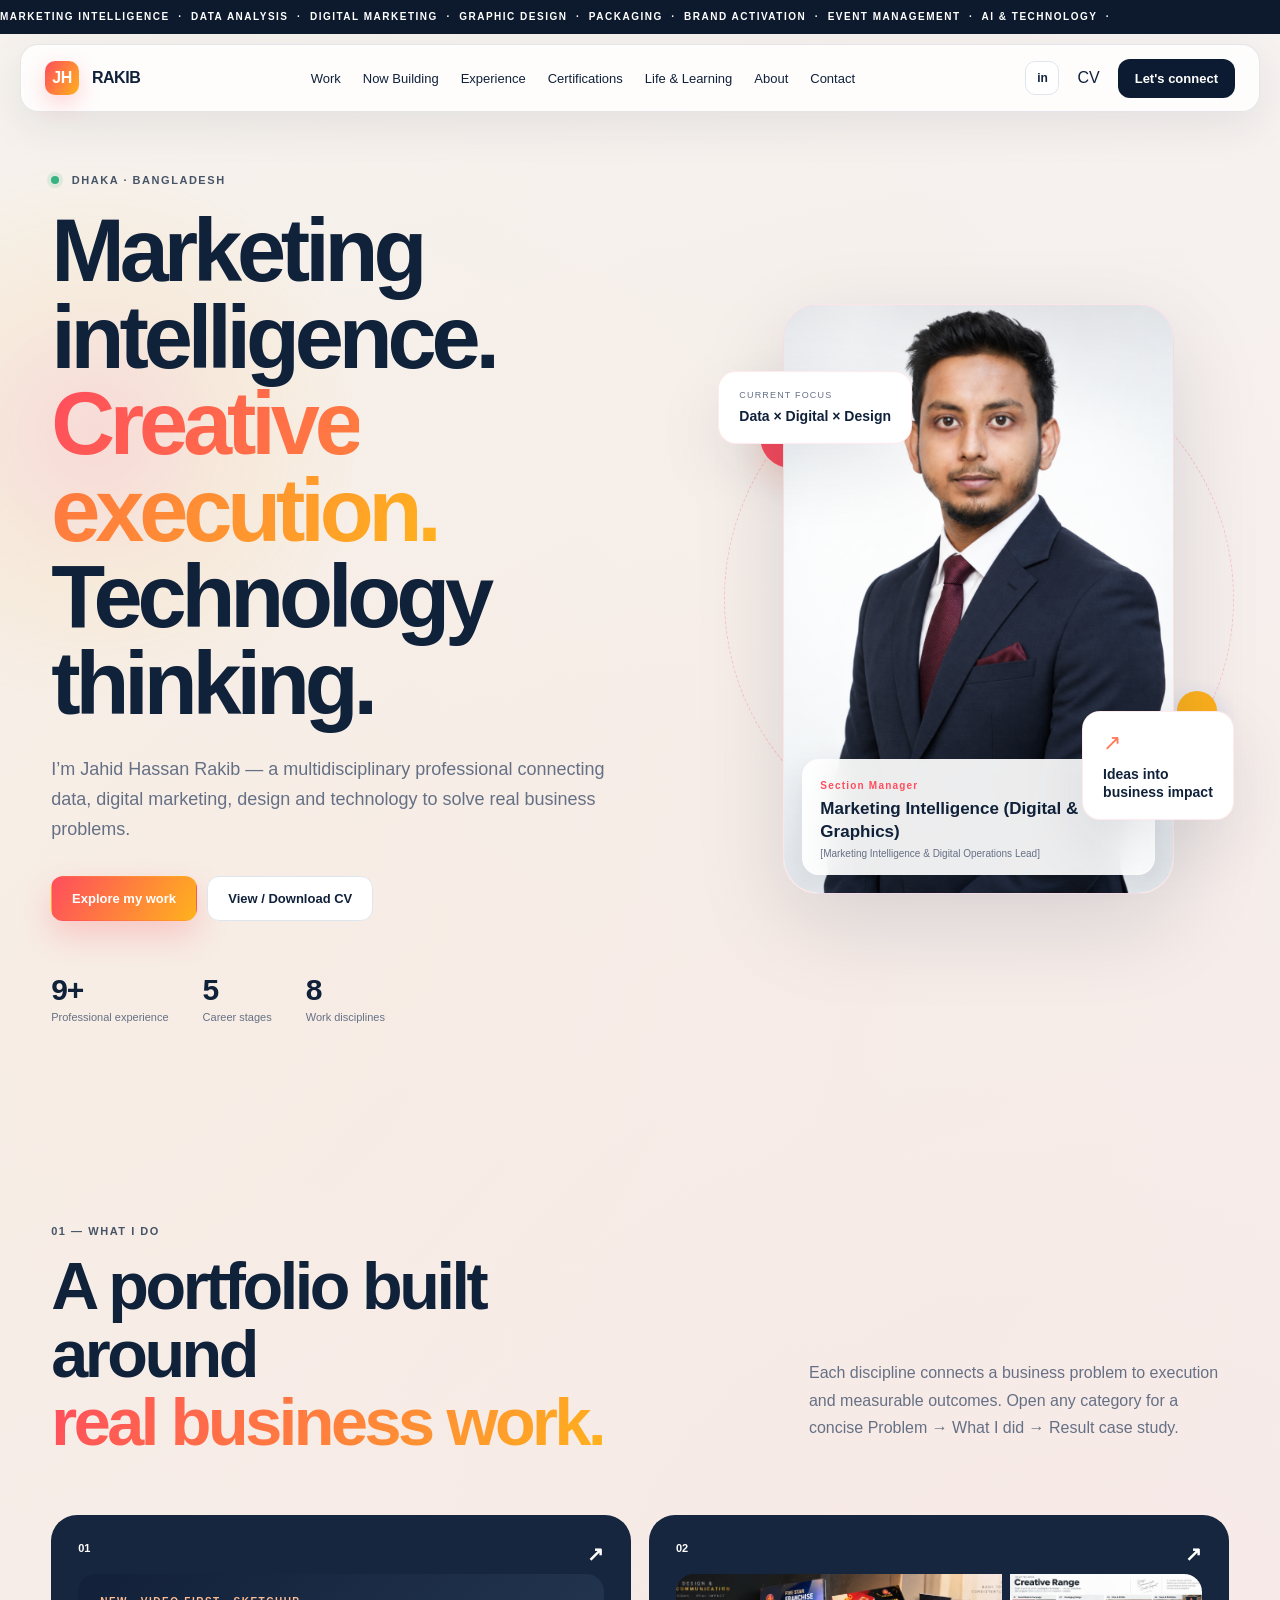
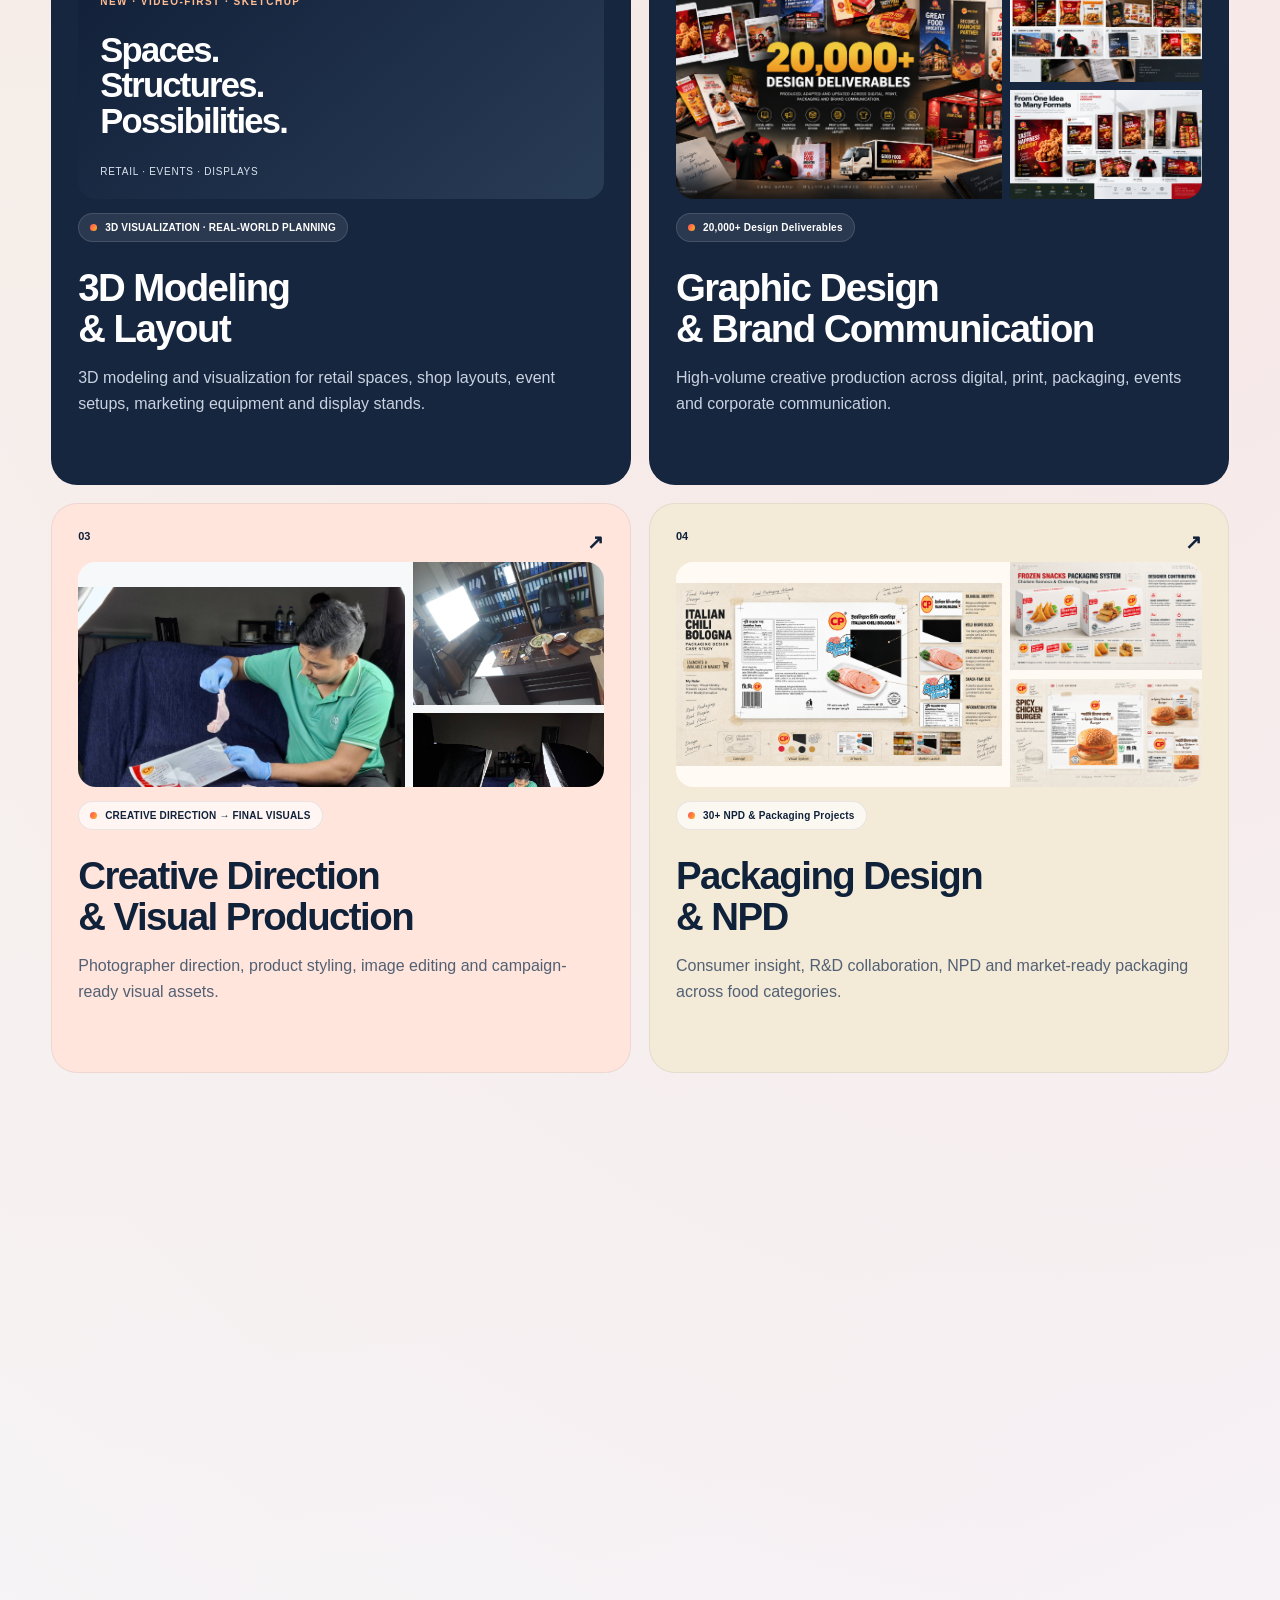
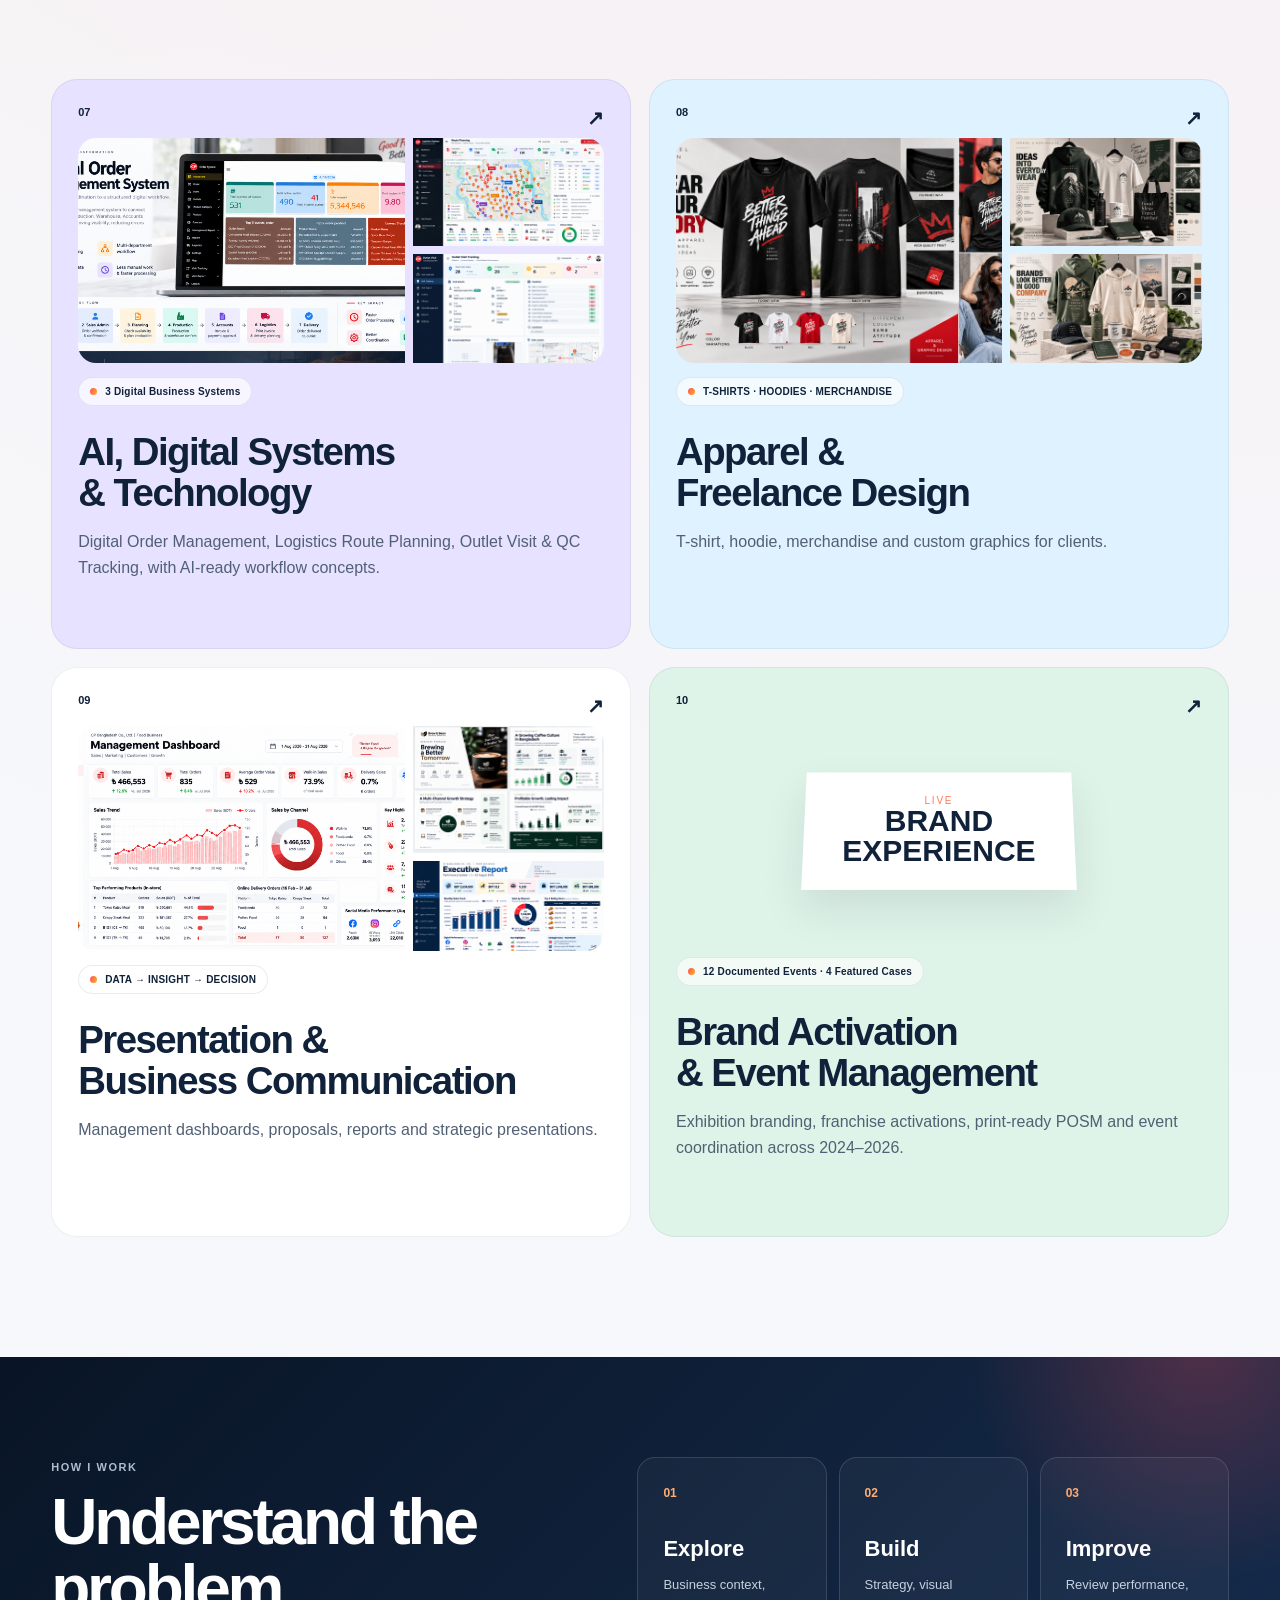
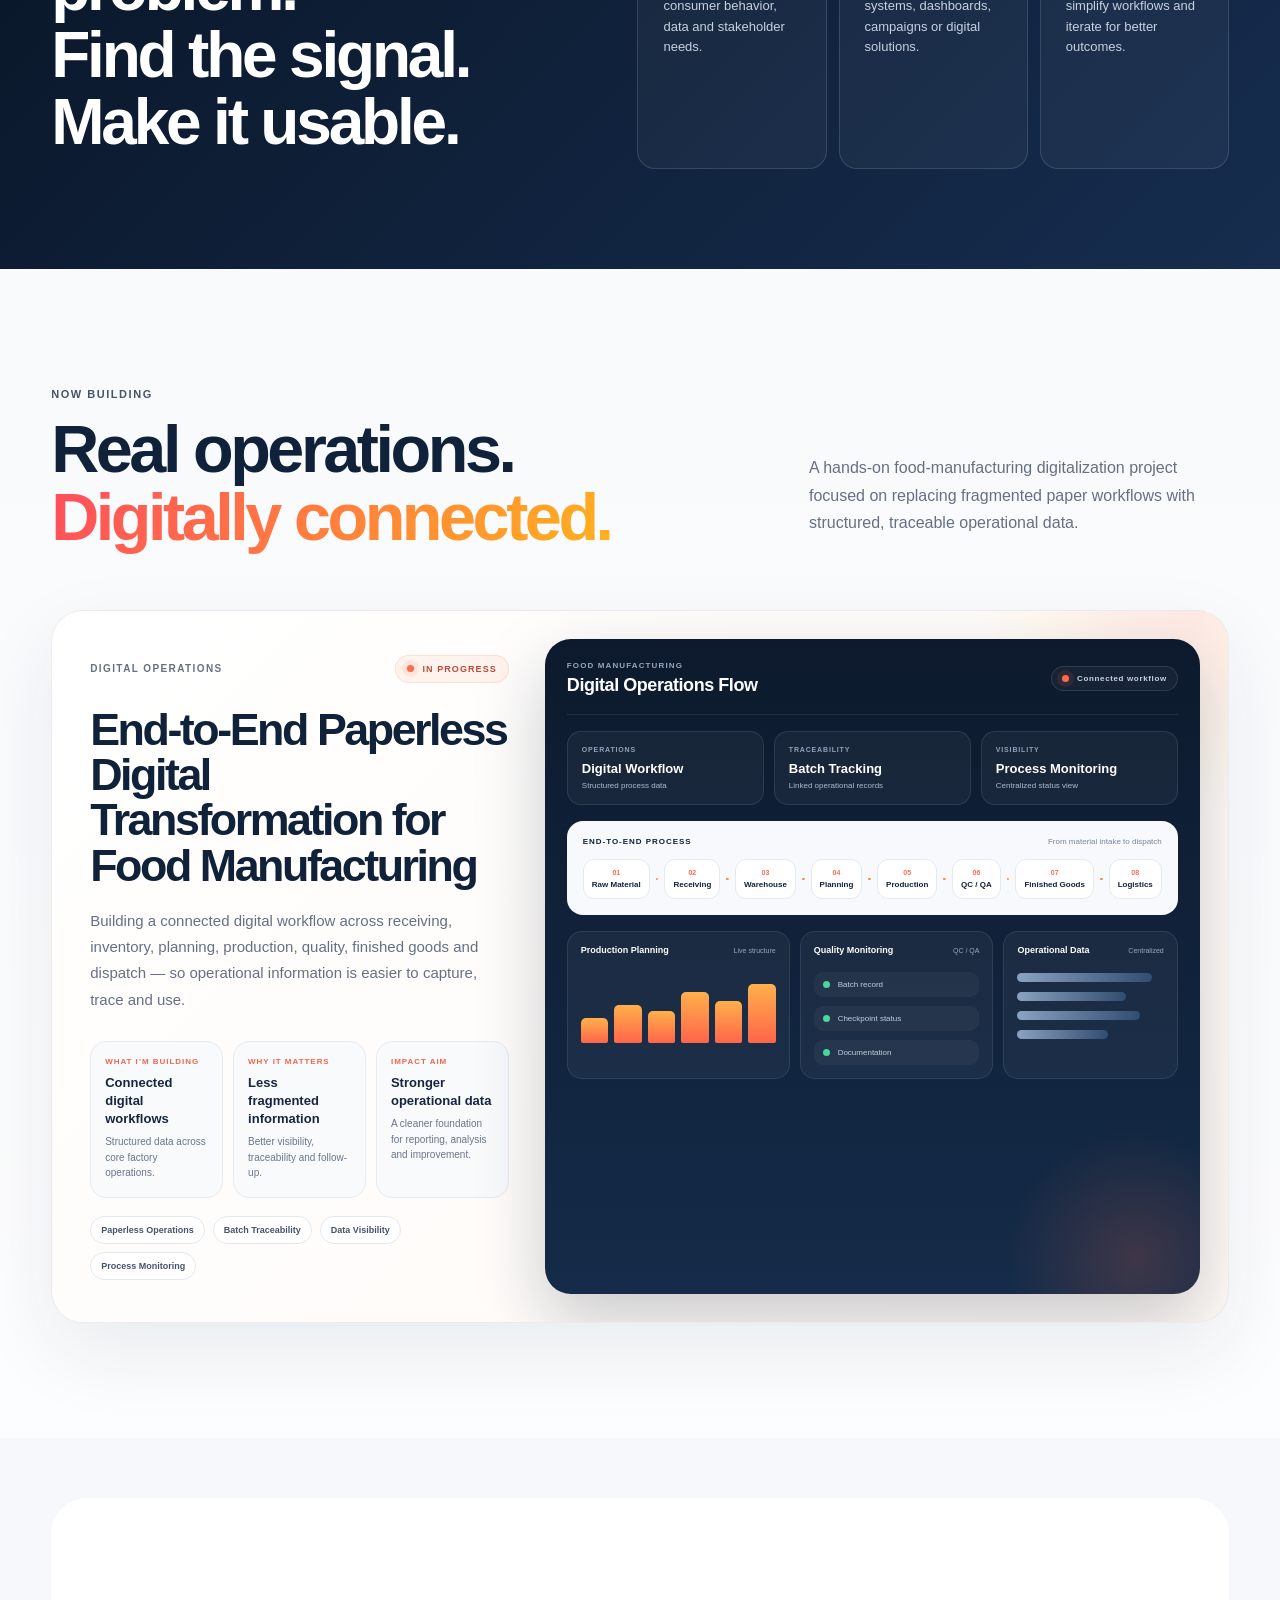
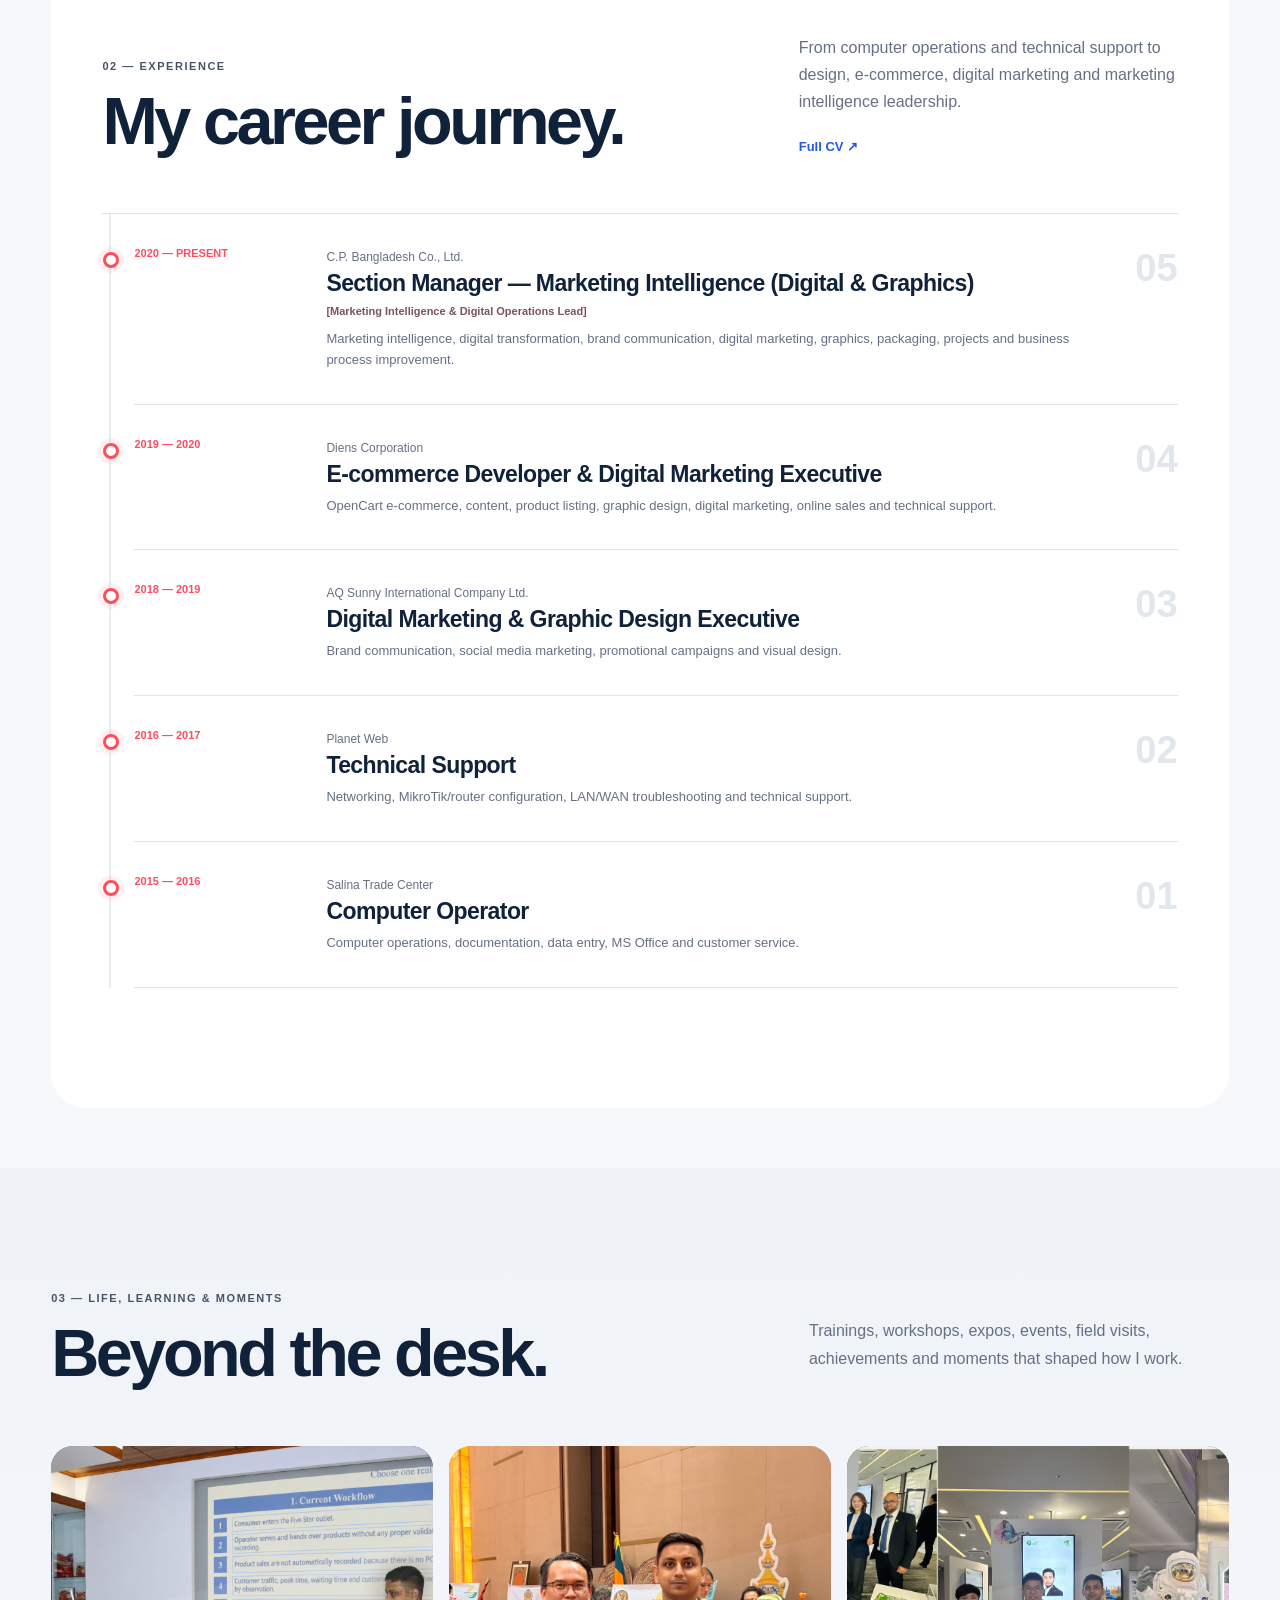
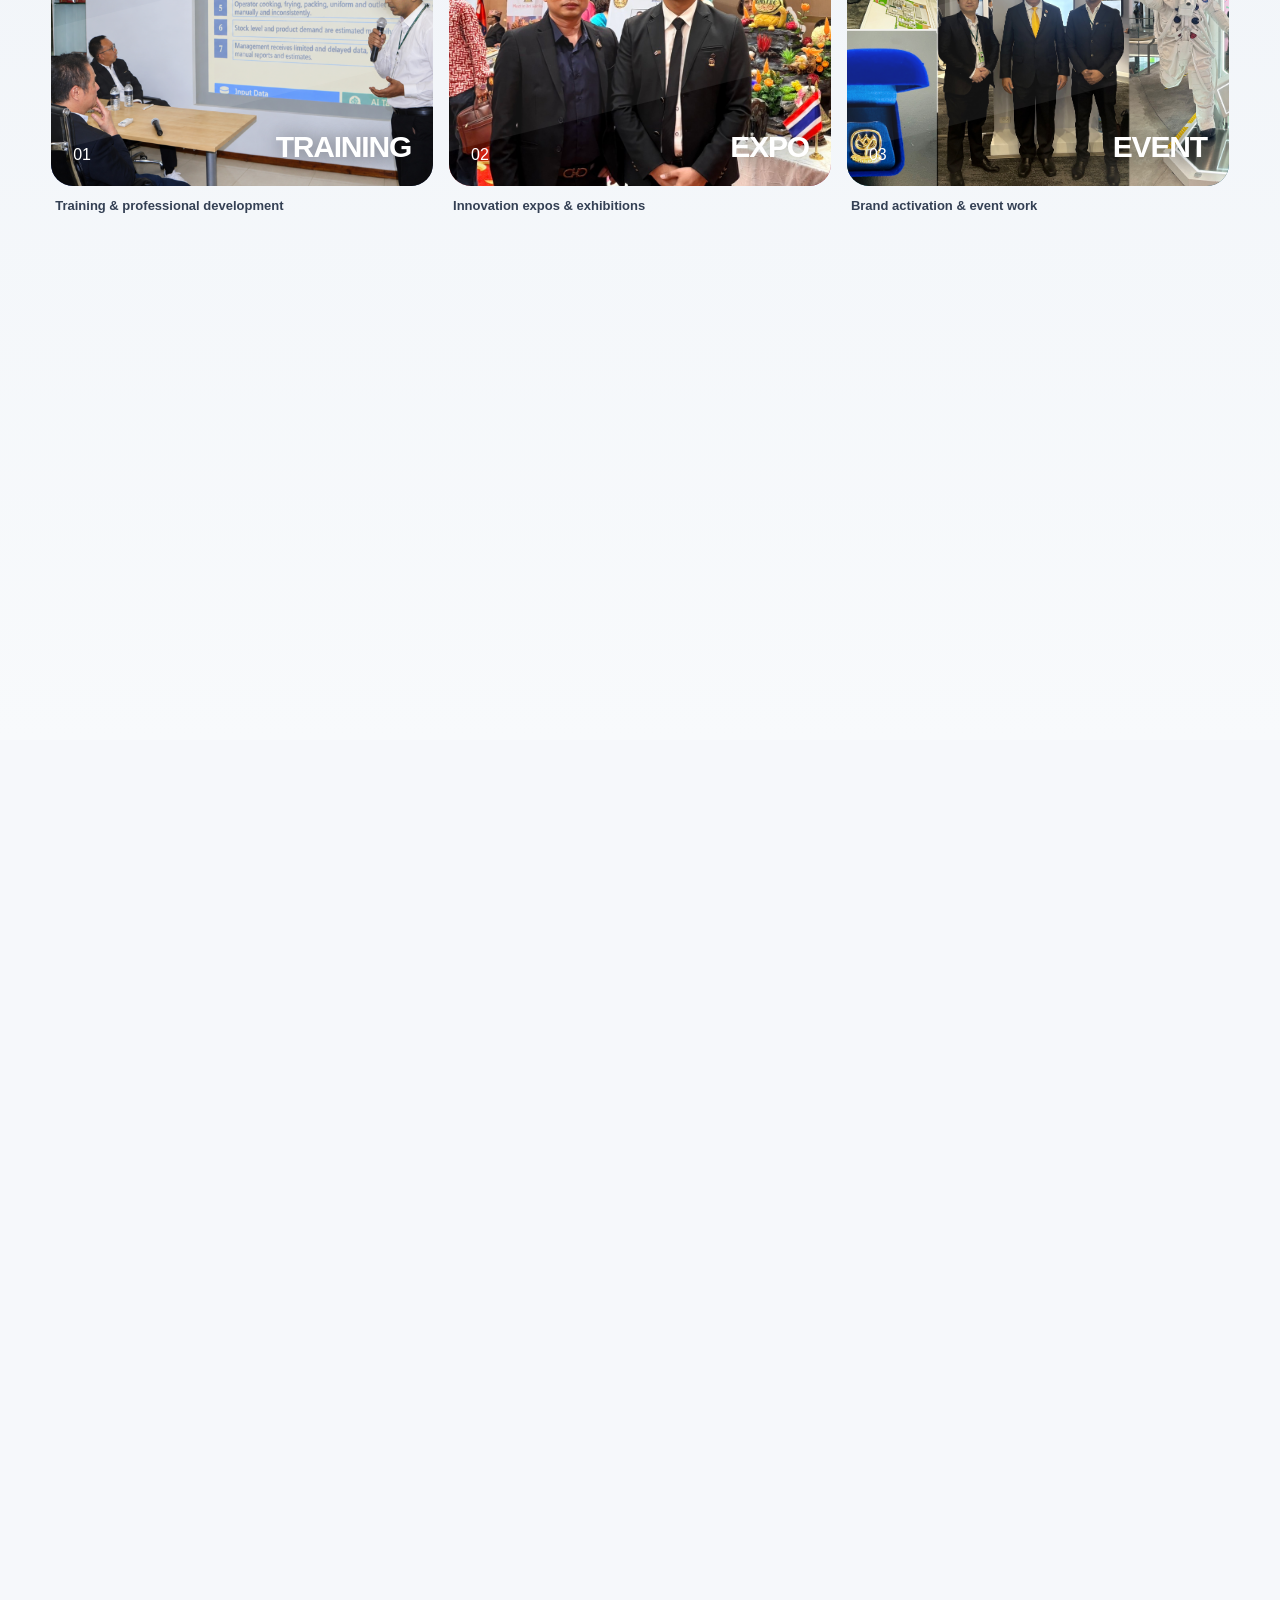
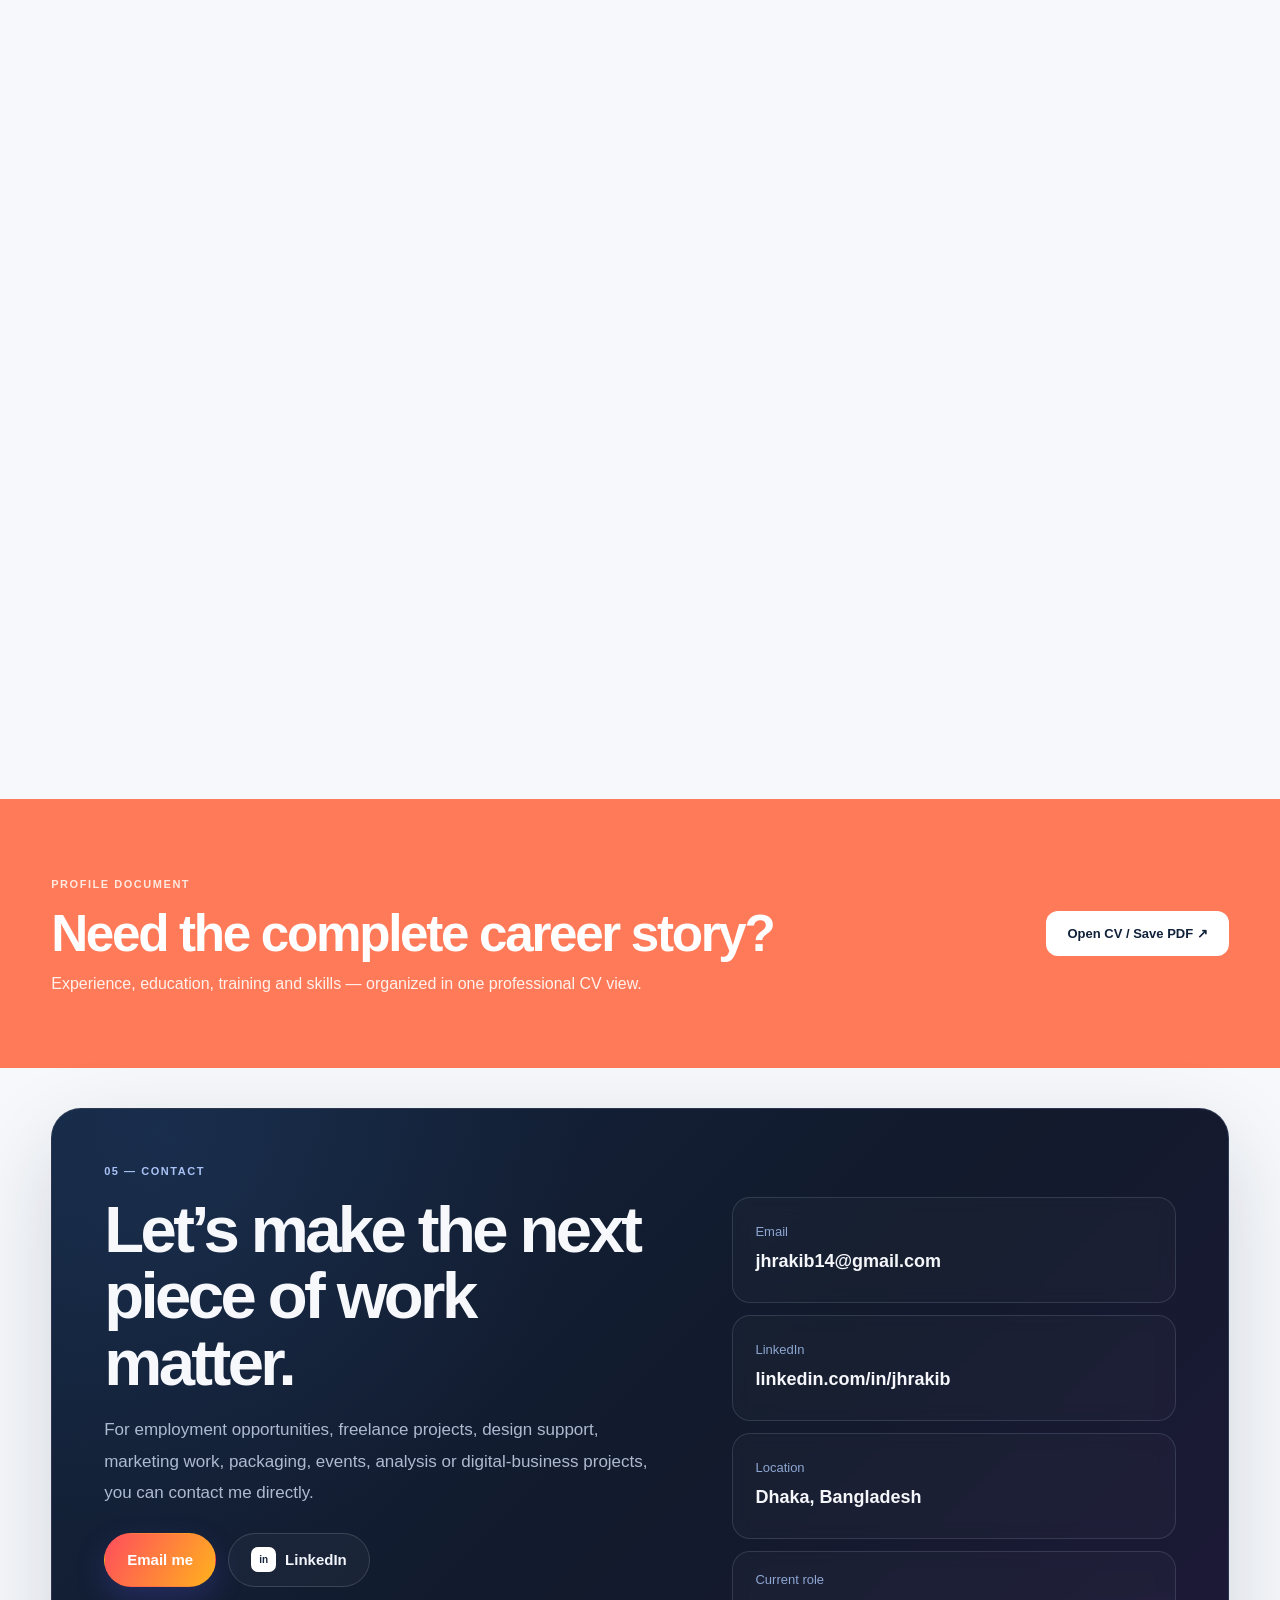
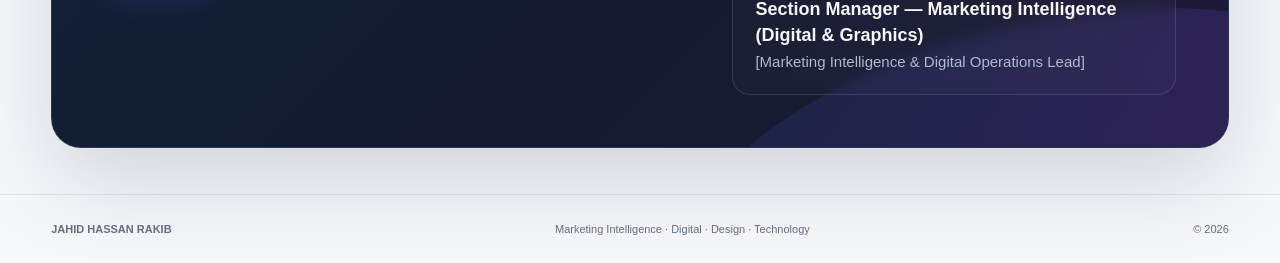
==== commit b90f3caa: "Reorder Work into ten disciplines with 3D visualization first" ====
--- a/index.html
+++ b/index.html
@@ -41,15 +41,16 @@
 <section id="work" class="section section-shell">
 <div class="section-title reveal"><div><span class="overline">01 — WHAT I DO</span><h2>A portfolio built around<br><em>real business work.</em></h2></div><p>Each discipline connects a business problem to execution and measurable outcomes. Open any category for a concise Problem → What I did → Result case study.</p></div>
 <div class="discipline-grid">
-<a class="discipline d-blue reveal" href="work.html?category=intelligence"><div class="d-top"><span>01</span><span>↗</span></div><div style="height:225px;display:grid;grid-template-columns:1.45fr .85fr;grid-template-rows:1fr 1fr;gap:8px;margin-top:8px;overflow:hidden;border-radius:18px"><img src="assets/projects/intelligence-01.png" alt="Marketing intelligence and data analysis project" style="width:100%;height:100%;object-fit:cover;grid-row:1 / span 2"><img src="assets/projects/intelligence-02.png" alt="Marketing performance dashboard project" style="width:100%;height:100%;object-fit:cover"><img src="assets/projects/intelligence-03.png" alt="Market and sales insight project" style="width:100%;height:100%;object-fit:cover"></div><div class="metric-chip"><i></i>98 survey responses analyzed</div><h3>Marketing Intelligence<br>& Data Analysis</h3><p>Consumer research, dashboards, market analysis, reports and decision support.</p></a>
-<a class="discipline d-coral reveal" href="work.html?category=digital"><div class="d-top"><span>02</span><span>↗</span></div><div style="height:225px;display:grid;grid-template-columns:1.45fr .85fr;grid-template-rows:1fr 1fr;gap:8px;margin-top:8px;overflow:hidden;border-radius:18px"><img src="assets/projects/digital-01.png" alt="Social media performance project" style="width:100%;height:100%;object-fit:cover;grid-row:1 / span 2"><img src="assets/projects/digital-02.png" alt="Content and boosting plan project" style="width:100%;height:100%;object-fit:cover"><img src="assets/projects/digital-03.png" alt="Digital campaign strategy project" style="width:100%;height:100%;object-fit:cover"></div><div class="metric-chip"><i></i>2.63M reach · 22,010 link clicks</div><h3>Digital Marketing<br>& Campaigns</h3><p>Strategy, content planning, boosting, performance and digital growth.</p></a>
-<a class="discipline d-ink reveal" href="work.html?category=design"><div class="d-top"><span>03</span><span>↗</span></div><div style="height:225px;display:grid;grid-template-columns:1.45fr .85fr;grid-template-rows:1fr 1fr;gap:8px;margin-top:8px;overflow:hidden;border-radius:18px"><img src="assets/projects/design-01.png?v=20260913" alt="Campaign and brand communication project" style="width:100%;height:100%;object-fit:cover;grid-row:1 / span 2"><img src="assets/projects/design-02.png?v=20260913" alt="Social media creative and content design project" style="width:100%;height:100%;object-fit:cover"><img src="assets/projects/design-03.png?v=20260913" alt="Corporate and business communication project" style="width:100%;height:100%;object-fit:cover"></div><div class="metric-chip"><i></i>20,000+ Design Deliverables</div><h3>Graphic Design<br>& Brand Communication</h3><p>High-volume creative production, campaign design and brand communication across digital, print, packaging, events and corporate touchpoints.</p></a>
+<a class="discipline d-ink d-modeling-feature reveal" href="work.html?category=modeling"><div class="d-top"><span>01</span><span>↗</span></div><div class="modeling-home-media" style="height:225px;position:relative;overflow:hidden;border-radius:18px;margin-top:8px;background:linear-gradient(140deg,#122039,#293c56);color:#fff"><div class="modeling-home-graphic" style="height:100%;padding:22px;display:flex;flex-direction:column;justify-content:space-between"><span style="font-size:10px;letter-spacing:.15em;font-weight:800;color:#ffbd93">NEW · VIDEO-FIRST · SKETCHUP</span><strong style="font-size:clamp(25px,2.7vw,37px);letter-spacing:-.05em;line-height:1.04">Spaces.<br>Structures.<br>Possibilities.</strong><span style="font-size:10px;letter-spacing:.075em;color:#dce4ee">RETAIL · EVENTS · DISPLAYS</span></div><video class="modeling-home-video" data-src="media/work/3d/shop-layout-01.mp4" poster="media/work/3d/shop-layout-01-poster.webp" autoplay muted loop playsinline preload="none" aria-label="Shop and retail layout 3D preview"></video></div><div class="metric-chip"><i></i>3D VISUALIZATION · REAL-WORLD PLANNING</div><h3>3D Modeling<br>&amp; Layout</h3><p>3D modeling and visualization for retail spaces, shop layouts, event setups, marketing equipment and display stands.</p></a>
+<a class="discipline d-ink reveal" href="work.html?category=design"><div class="d-top"><span>02</span><span>↗</span></div><div style="height:225px;display:grid;grid-template-columns:1.45fr .85fr;grid-template-rows:1fr 1fr;gap:8px;margin-top:8px;overflow:hidden;border-radius:18px"><img src="assets/projects/design-01.png?v=20260913" alt="Campaign and brand communication project" style="width:100%;height:100%;object-fit:cover;grid-row:1 / span 2"><img src="assets/projects/design-02.png?v=20260913" alt="Social media creative and content design project" style="width:100%;height:100%;object-fit:cover"><img src="assets/projects/design-03.png?v=20260913" alt="Corporate and business communication project" style="width:100%;height:100%;object-fit:cover"></div><div class="metric-chip"><i></i>20,000+ Design Deliverables</div><h3>Graphic Design<br>& Brand Communication</h3><p>High-volume creative production, campaign design and brand communication across digital, print, packaging, events and corporate touchpoints.</p></a>
+<a class="discipline d-coral reveal" href="work.html?category=creative"><div class="d-top"><span>03</span><span>↗</span></div><div style="height:225px;display:grid;grid-template-columns:1.45fr .85fr;grid-template-rows:1fr 1fr;gap:8px;margin-top:8px;overflow:hidden;border-radius:18px;background:#f7f8fa"><img src="assets/projects/creative-01.jpg" alt="Creative direction and product photoshoot — first visual" style="width:100%;height:100%;object-fit:contain;grid-row:1 / span 2;background:#f7f8fa"><img src="assets/projects/creative-02.jpeg" alt="Creative direction and product photoshoot — second visual" style="width:100%;height:100%;object-fit:contain;background:#f7f8fa"><img src="assets/projects/creative-03.jpg" alt="Creative direction and product photoshoot — third visual" style="width:100%;height:100%;object-fit:contain;background:#f7f8fa"></div><div class="metric-chip"><i></i>CREATIVE DIRECTION → FINAL VISUALS</div><h3>Creative Direction<br>&amp; Visual Production</h3><p>Photographer direction, product styling, image editing and campaign-ready visual assets.</p></a>
 <a class="discipline d-sand reveal" href="work.html?category=packaging"><div class="d-top"><span>04</span><span>↗</span></div><div style="height:225px;display:grid;grid-template-columns:1.45fr .85fr;grid-template-rows:1fr 1fr;gap:8px;margin-top:8px;overflow:hidden;border-radius:18px;background:#fffaf4"><img src="assets/projects/packaging-01.png" alt="Italian Chili Bologna market-ready packaging design" style="width:100%;height:100%;object-fit:contain;grid-row:1 / span 2;background:#fffaf4"><img src="assets/projects/packaging-02.png" alt="Chicken Samosa and Chicken Spring Roll frozen packaging range" style="width:100%;height:100%;object-fit:contain;background:#fffaf4"><img src="assets/projects/packaging-03.png" alt="Ready-to-eat burger packaging design family" style="width:100%;height:100%;object-fit:contain;background:#fffaf4"></div><div class="metric-chip"><i></i>30+ NPD &amp; Packaging Projects</div><h3>Packaging Design<br>&amp; NPD</h3><p>Consumer insight, R&amp;D collaboration, NPD and market-ready packaging across food categories.</p></a>
-<a class="discipline d-green reveal" href="work.html?category=activation"><div class="d-top"><span>05</span><span>↗</span></div><div class="event-art"><span>LIVE</span><b>BRAND<br>EXPERIENCE</b></div><div class="metric-chip metric-placeholder"><i></i>[ADD METRIC] activations / events</div><h3>Brand Activation<br>& Event Management</h3><p>Exhibitions, launches, activation concepts, planning and execution.</p></a>
-<a class="discipline d-violet reveal" href="work.html?category=tech"><div class="d-top"><span>06</span><span>↗</span></div><div style="height:225px;display:grid;grid-template-columns:1.45fr .85fr;grid-template-rows:1fr 1fr;gap:8px;margin-top:8px;overflow:hidden;border-radius:18px"><img src="assets/projects/tech-01.png?v=20260913" alt="Digital Order Management System project" style="width:100%;height:100%;object-fit:cover;grid-row:1 / span 2"><img src="assets/projects/tech-02.png?v=20260913" alt="Digital Logistics and Route Planning project" style="width:100%;height:100%;object-fit:cover"><img src="assets/projects/tech-03.png?v=20260913" alt="Outlet Visit and QC Tracking project" style="width:100%;height:100%;object-fit:cover"></div><div class="metric-chip"><i></i>3 Digital Business Systems</div><h3>AI, Digital Systems<br>& Technology</h3><p>Digital Order Management, Logistics Route Planning and Outlet Visit & QC Tracking, with future AI-enabled decision support.</p></a>
-<a class="discipline d-sky reveal" href="work.html?category=apparel"><div class="d-top"><span>07</span><span>↗</span></div><div style="height:225px;display:grid;grid-template-columns:1.45fr .85fr;grid-template-rows:1fr 1fr;gap:8px;margin-top:8px;overflow:hidden;border-radius:18px"><img src="assets/projects/apparel-01.png" alt="T-shirt design project" style="width:100%;height:100%;object-fit:cover;grid-row:1 / span 2"><img src="assets/projects/apparel-02.png" alt="Hoodie and merchandise design project" style="width:100%;height:100%;object-fit:cover"><img src="assets/projects/apparel-03.png" alt="Custom freelance design project" style="width:100%;height:100%;object-fit:cover"></div><div class="metric-chip metric-placeholder"><i></i>[ADD METRIC] freelance pieces</div><h3>Apparel &<br>Freelance Design</h3><p>T-shirt, hoodie, merchandise and custom graphics for clients.</p></a>
-<a class="discipline d-paper reveal" href="work.html?category=presentation"><div class="d-top"><span>08</span><span>↗</span></div><div style="height:225px;display:grid;grid-template-columns:1.45fr .85fr;grid-template-rows:1fr 1fr;gap:8px;margin-top:8px;overflow:hidden;border-radius:18px"><img src="assets/projects/presentation-01.png" alt="Management dashboard project" style="width:100%;height:100%;object-fit:cover;grid-row:1 / span 2"><img src="assets/projects/presentation-02.png" alt="Business proposal deck project" style="width:100%;height:100%;object-fit:cover"><img src="assets/projects/presentation-03.png" alt="Executive report design project" style="width:100%;height:100%;object-fit:cover"></div><div class="metric-chip metric-placeholder"><i></i>[ADD METRIC] dashboards / decks</div><h3>Presentation &<br>Business Communication</h3><p>Management dashboards, proposals, reports and strategic presentations.</p></a>
-<a class="discipline d-coral reveal" href="work.html?category=creative"><div class="d-top"><span>09</span><span>↗</span></div><div style="height:225px;display:grid;grid-template-columns:1.45fr .85fr;grid-template-rows:1fr 1fr;gap:8px;margin-top:8px;overflow:hidden;border-radius:18px;background:#f7f8fa"><img src="assets/projects/creative-01.jpg" alt="Creative direction and product photoshoot — first visual" style="width:100%;height:100%;object-fit:contain;grid-row:1 / span 2;background:#f7f8fa"><img src="assets/projects/creative-02.jpeg" alt="Creative direction and product photoshoot — second visual" style="width:100%;height:100%;object-fit:contain;background:#f7f8fa"><img src="assets/projects/creative-03.jpg" alt="Creative direction and product photoshoot — third visual" style="width:100%;height:100%;object-fit:contain;background:#f7f8fa"></div><div class="metric-chip"><i></i>CREATIVE DIRECTION → FINAL VISUALS</div><h3>Creative Direction<br>&amp; Visual Production</h3><p>Photographer direction, product styling, image editing and campaign-ready visual assets.</p></a>
+<a class="discipline d-coral reveal" href="work.html?category=digital"><div class="d-top"><span>05</span><span>↗</span></div><div style="height:225px;display:grid;grid-template-columns:1.45fr .85fr;grid-template-rows:1fr 1fr;gap:8px;margin-top:8px;overflow:hidden;border-radius:18px"><img src="assets/projects/digital-01.png" alt="Social media performance project" style="width:100%;height:100%;object-fit:cover;grid-row:1 / span 2"><img src="assets/projects/digital-02.png" alt="Content and boosting plan project" style="width:100%;height:100%;object-fit:cover"><img src="assets/projects/digital-03.png" alt="Digital campaign strategy project" style="width:100%;height:100%;object-fit:cover"></div><div class="metric-chip"><i></i>2.63M reach · 22,010 link clicks</div><h3>Social Media Management<br>&amp; Digital Campaign Strategy</h3><p>Strategy, content planning, boosting, performance and digital growth.</p></a>
+<a class="discipline d-blue reveal" href="work.html?category=intelligence"><div class="d-top"><span>06</span><span>↗</span></div><div style="height:225px;display:grid;grid-template-columns:1.45fr .85fr;grid-template-rows:1fr 1fr;gap:8px;margin-top:8px;overflow:hidden;border-radius:18px"><img src="assets/projects/intelligence-01.png" alt="Marketing intelligence and data analysis project" style="width:100%;height:100%;object-fit:cover;grid-row:1 / span 2"><img src="assets/projects/intelligence-02.png" alt="Marketing performance dashboard project" style="width:100%;height:100%;object-fit:cover"><img src="assets/projects/intelligence-03.png" alt="Market and sales insight project" style="width:100%;height:100%;object-fit:cover"></div><div class="metric-chip"><i></i>98 survey responses analyzed</div><h3>Marketing Intelligence<br>& Data Analysis</h3><p>Consumer research, dashboards, market analysis, reports and decision support.</p></a>
+<a class="discipline d-violet reveal" href="work.html?category=tech"><div class="d-top"><span>07</span><span>↗</span></div><div style="height:225px;display:grid;grid-template-columns:1.45fr .85fr;grid-template-rows:1fr 1fr;gap:8px;margin-top:8px;overflow:hidden;border-radius:18px"><img src="assets/projects/tech-01.png?v=20260913" alt="Digital Order Management System project" style="width:100%;height:100%;object-fit:cover;grid-row:1 / span 2"><img src="assets/projects/tech-02.png?v=20260913" alt="Digital Logistics and Route Planning project" style="width:100%;height:100%;object-fit:cover"><img src="assets/projects/tech-03.png?v=20260913" alt="Outlet Visit and QC Tracking project" style="width:100%;height:100%;object-fit:cover"></div><div class="metric-chip"><i></i>3 Digital Business Systems</div><h3>AI, Digital Systems<br>& Technology</h3><p>Digital Order Management, Logistics Route Planning and Outlet Visit & QC Tracking, with future AI-enabled decision support.</p></a>
+<a class="discipline d-sky reveal" href="work.html?category=apparel"><div class="d-top"><span>08</span><span>↗</span></div><div style="height:225px;display:grid;grid-template-columns:1.45fr .85fr;grid-template-rows:1fr 1fr;gap:8px;margin-top:8px;overflow:hidden;border-radius:18px"><img src="assets/projects/apparel-01.png" alt="T-shirt design project" style="width:100%;height:100%;object-fit:cover;grid-row:1 / span 2"><img src="assets/projects/apparel-02.png" alt="Hoodie and merchandise design project" style="width:100%;height:100%;object-fit:cover"><img src="assets/projects/apparel-03.png" alt="Custom freelance design project" style="width:100%;height:100%;object-fit:cover"></div><div class="metric-chip metric-placeholder"><i></i>[ADD METRIC] freelance pieces</div><h3>Apparel &<br>Freelance Design</h3><p>T-shirt, hoodie, merchandise and custom graphics for clients.</p></a>
+<a class="discipline d-paper reveal" href="work.html?category=presentation"><div class="d-top"><span>09</span><span>↗</span></div><div style="height:225px;display:grid;grid-template-columns:1.45fr .85fr;grid-template-rows:1fr 1fr;gap:8px;margin-top:8px;overflow:hidden;border-radius:18px"><img src="assets/projects/presentation-01.png" alt="Management dashboard project" style="width:100%;height:100%;object-fit:cover;grid-row:1 / span 2"><img src="assets/projects/presentation-02.png" alt="Business proposal deck project" style="width:100%;height:100%;object-fit:cover"><img src="assets/projects/presentation-03.png" alt="Executive report design project" style="width:100%;height:100%;object-fit:cover"></div><div class="metric-chip metric-placeholder"><i></i>[ADD METRIC] dashboards / decks</div><h3>Presentation &<br>Business Communication</h3><p>Management dashboards, proposals, reports and strategic presentations.</p></a>
+<a class="discipline d-green reveal" href="work.html?category=activation"><div class="d-top"><span>10</span><span>↗</span></div><div class="event-art"><span>LIVE</span><b>BRAND<br>EXPERIENCE</b></div><div class="metric-chip metric-placeholder"><i></i>[ADD METRIC] activations / events</div><h3>Brand Activation<br>& Event Management</h3><p>Exhibitions, launches, activation concepts, planning and execution.</p></a>
 </div>
 </section>
 
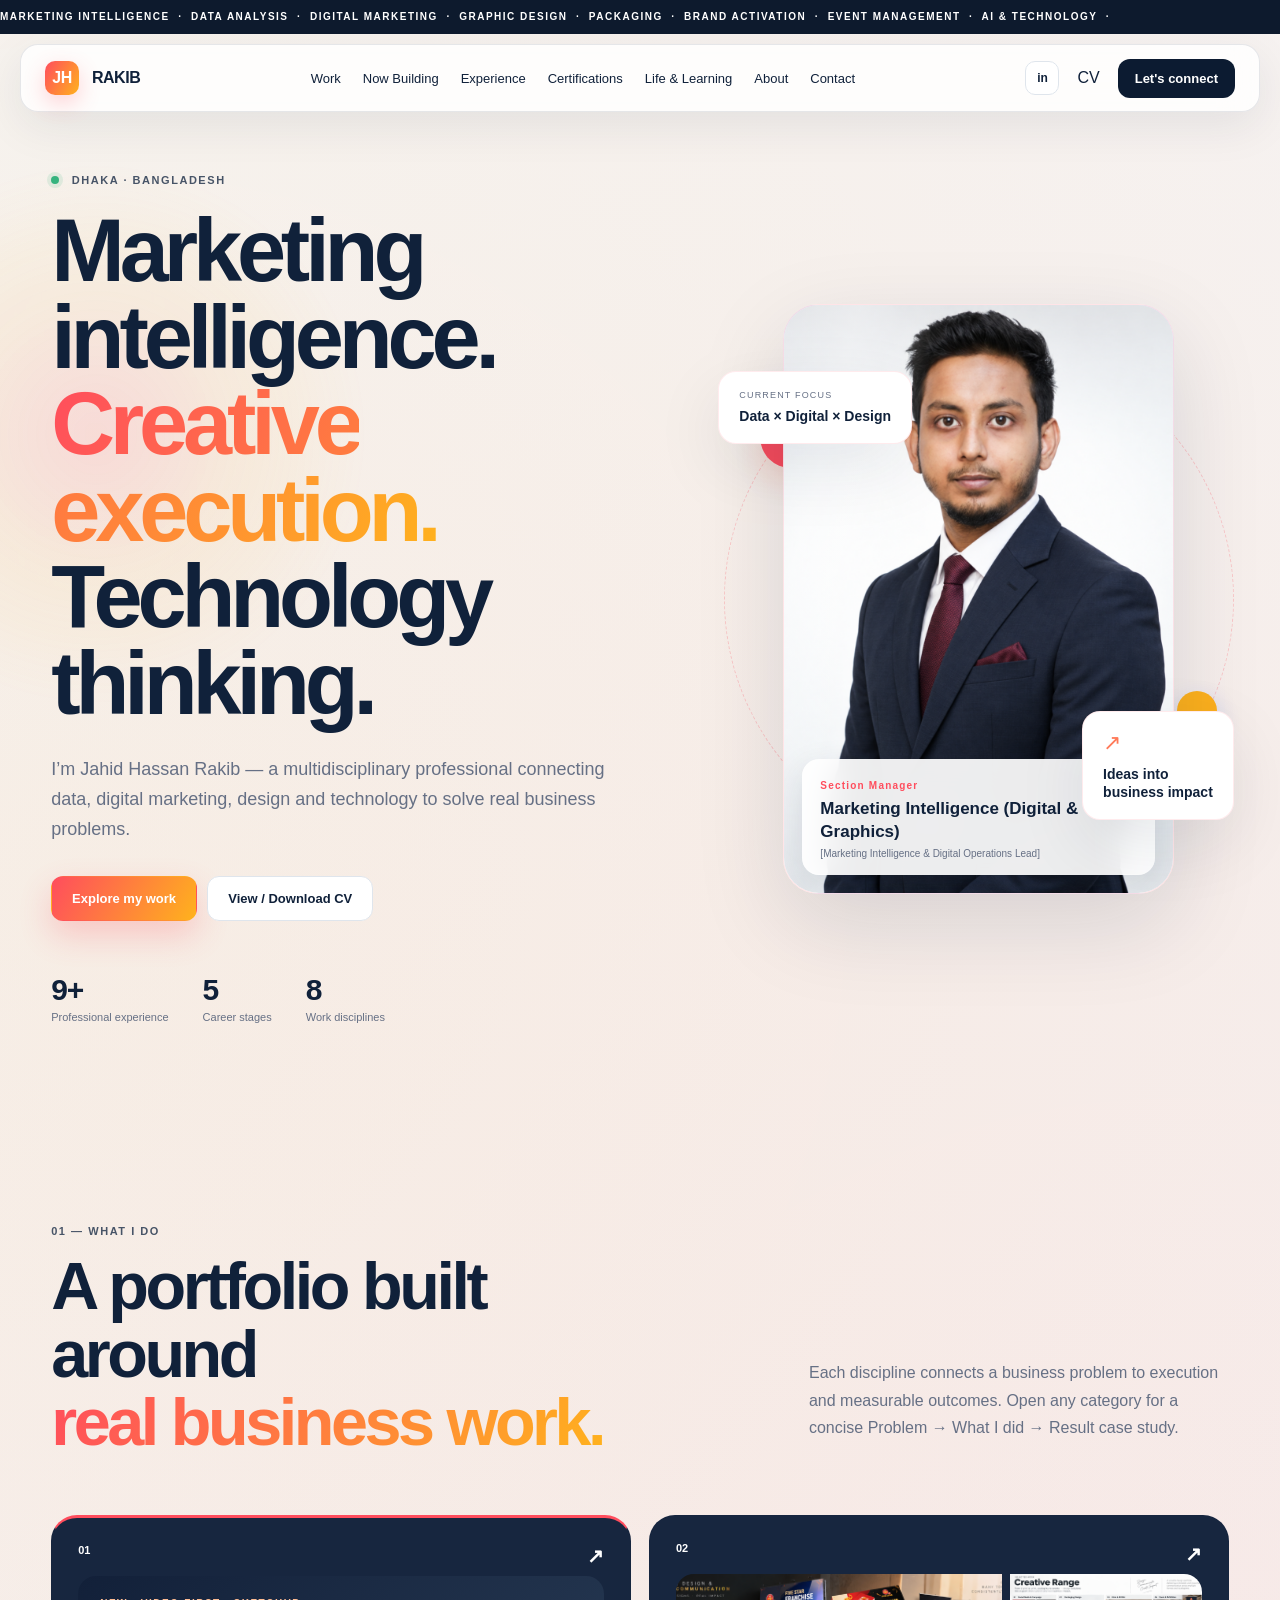
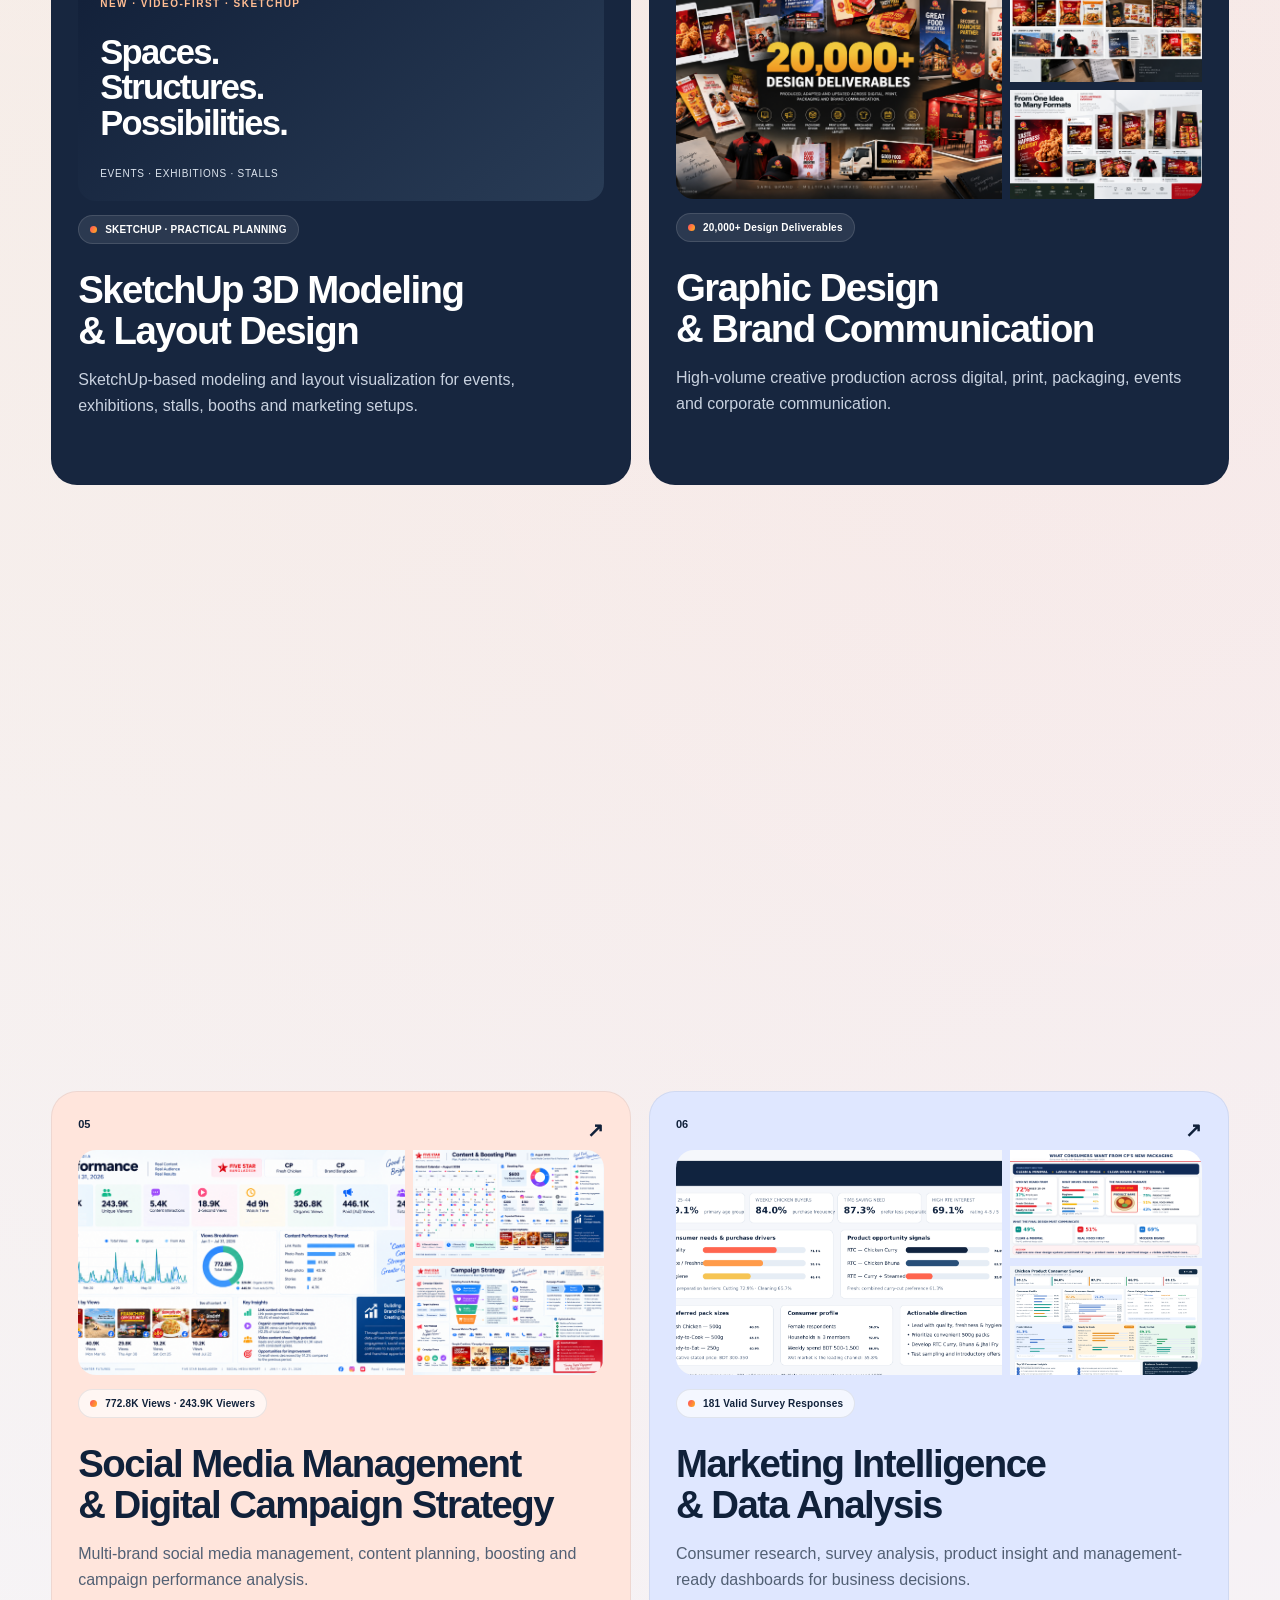
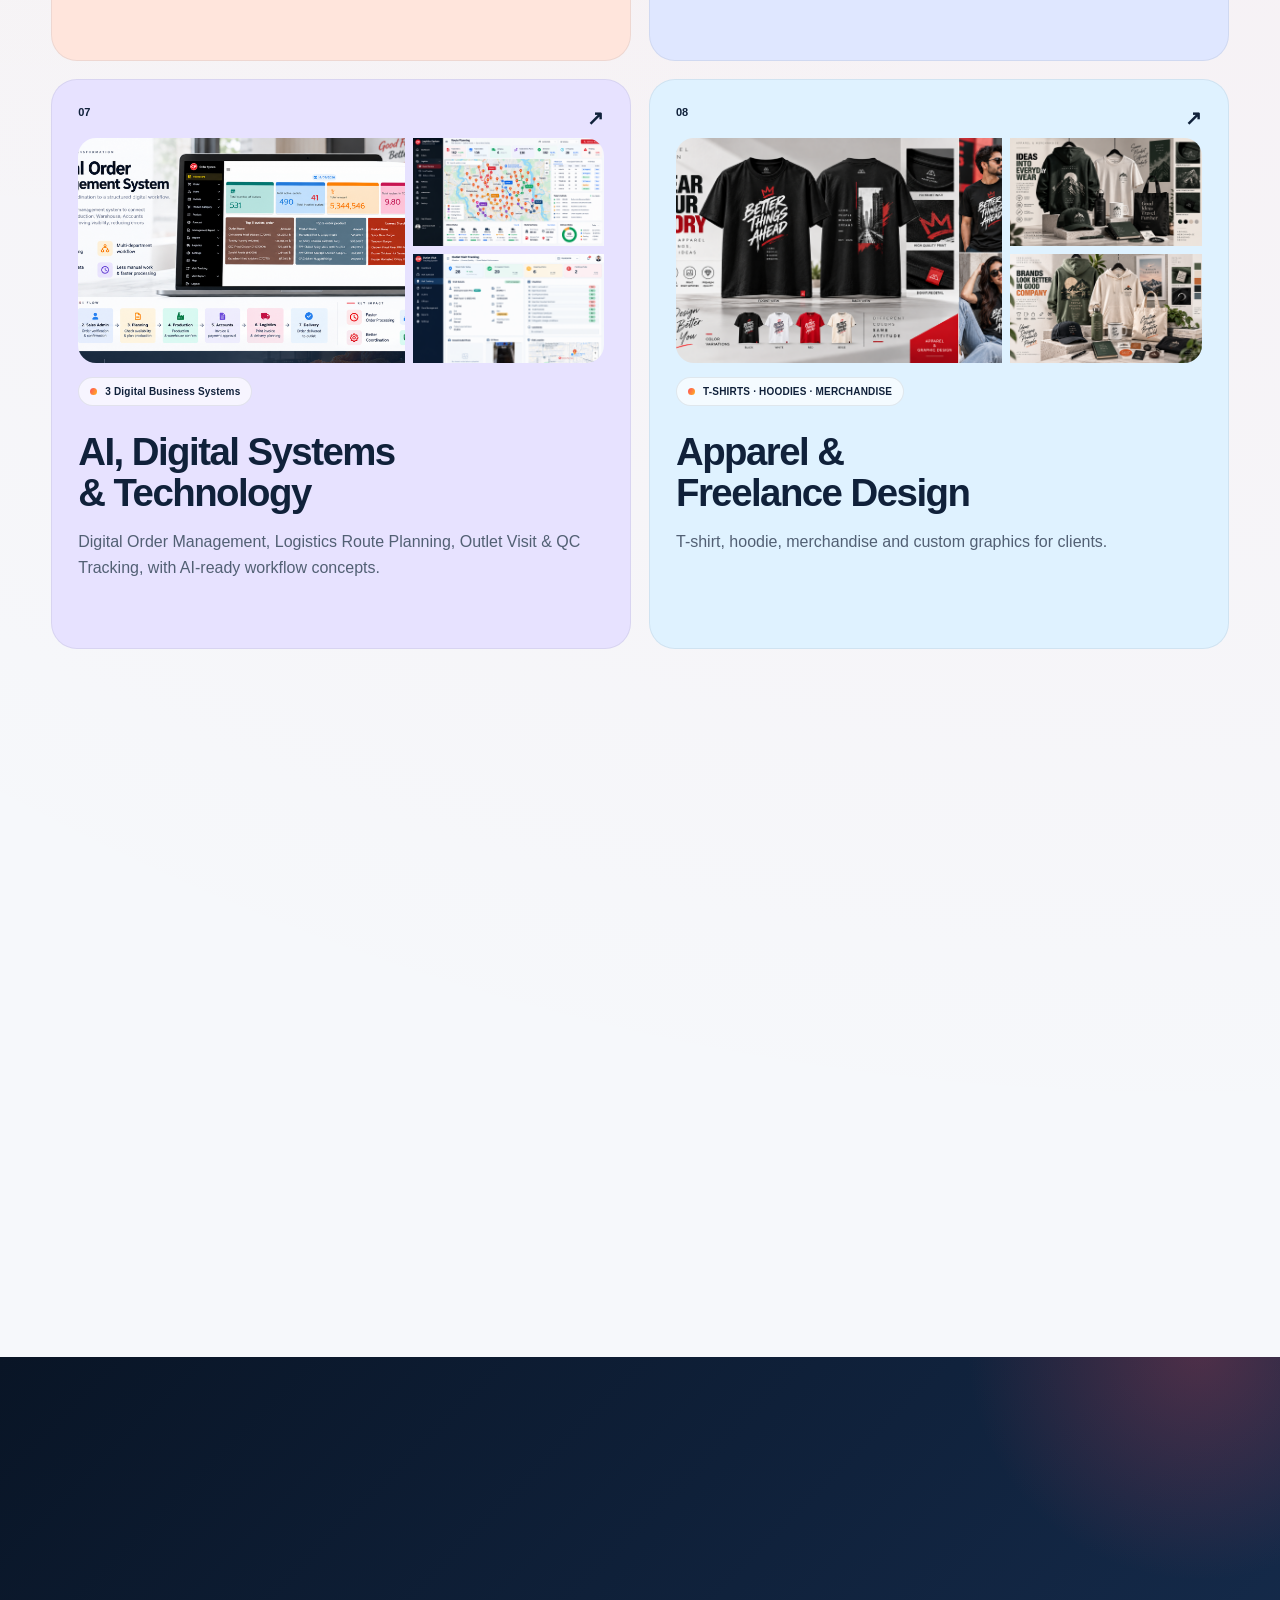
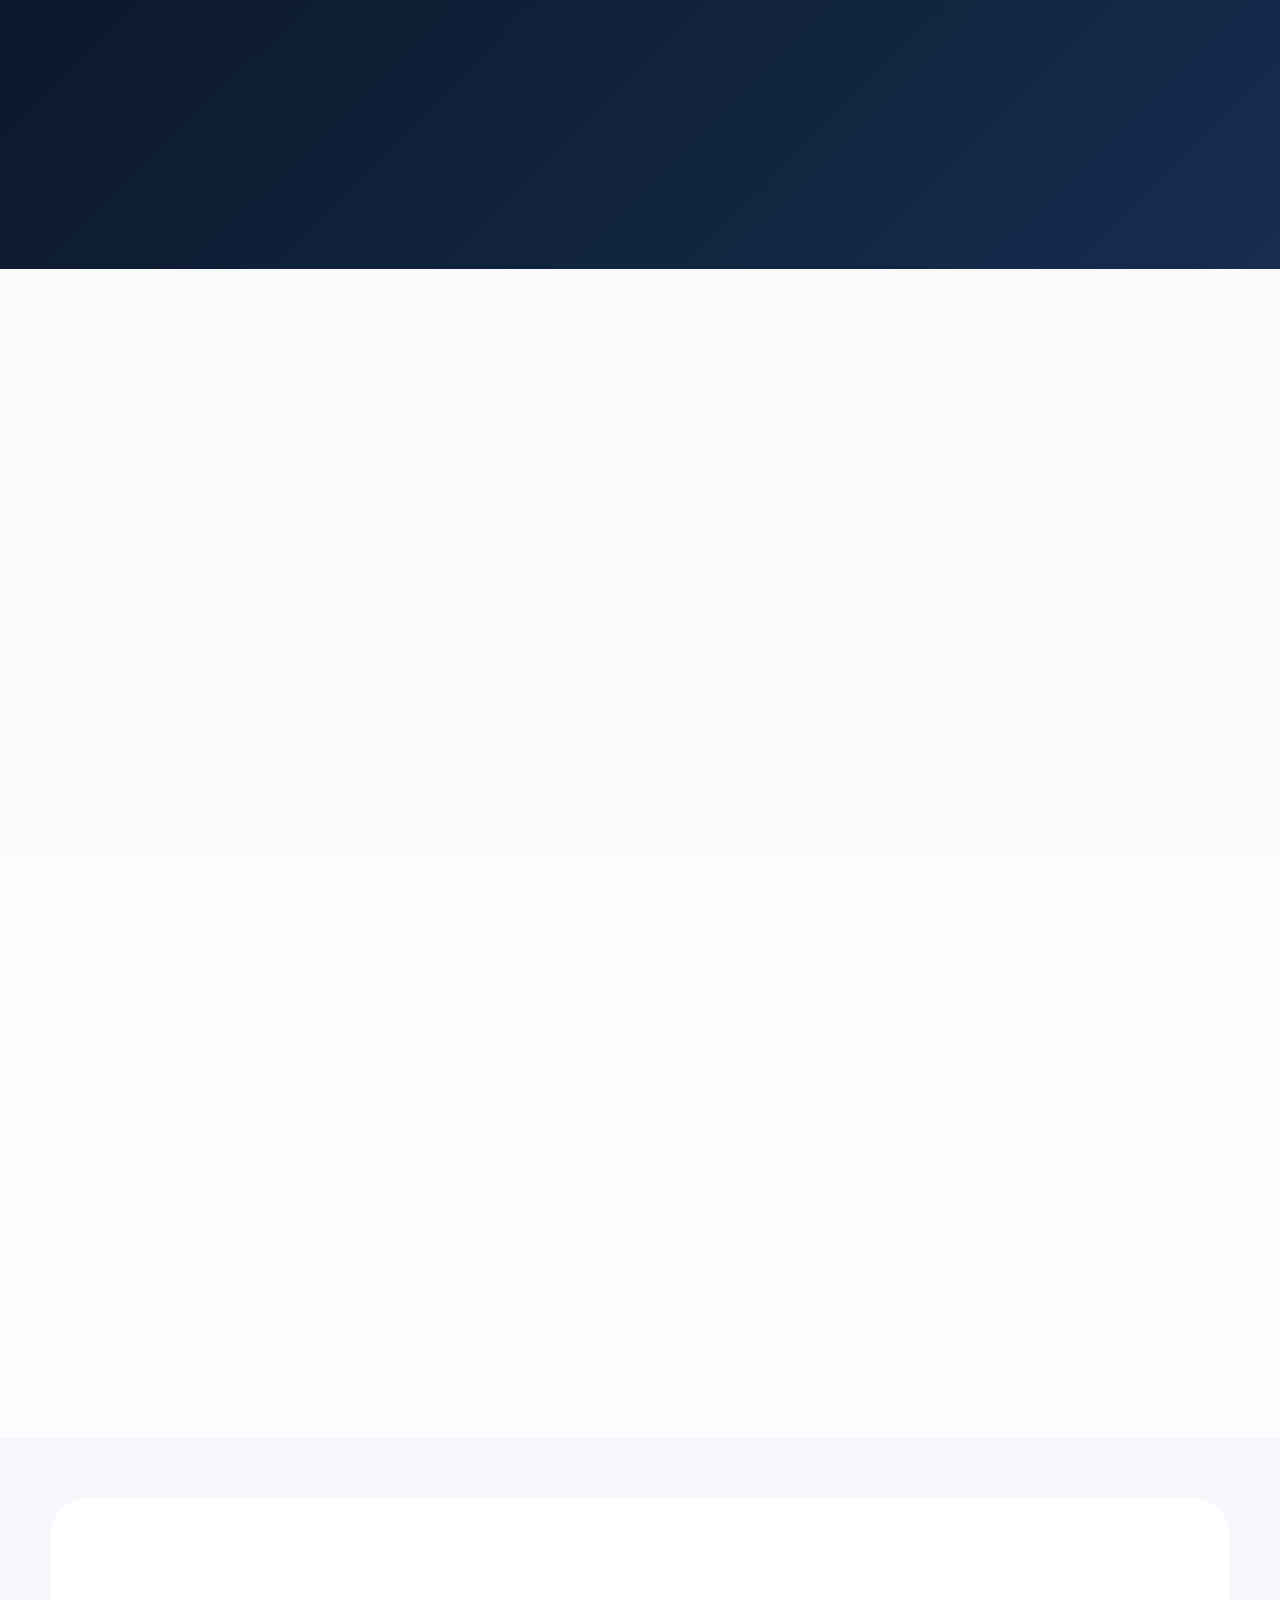
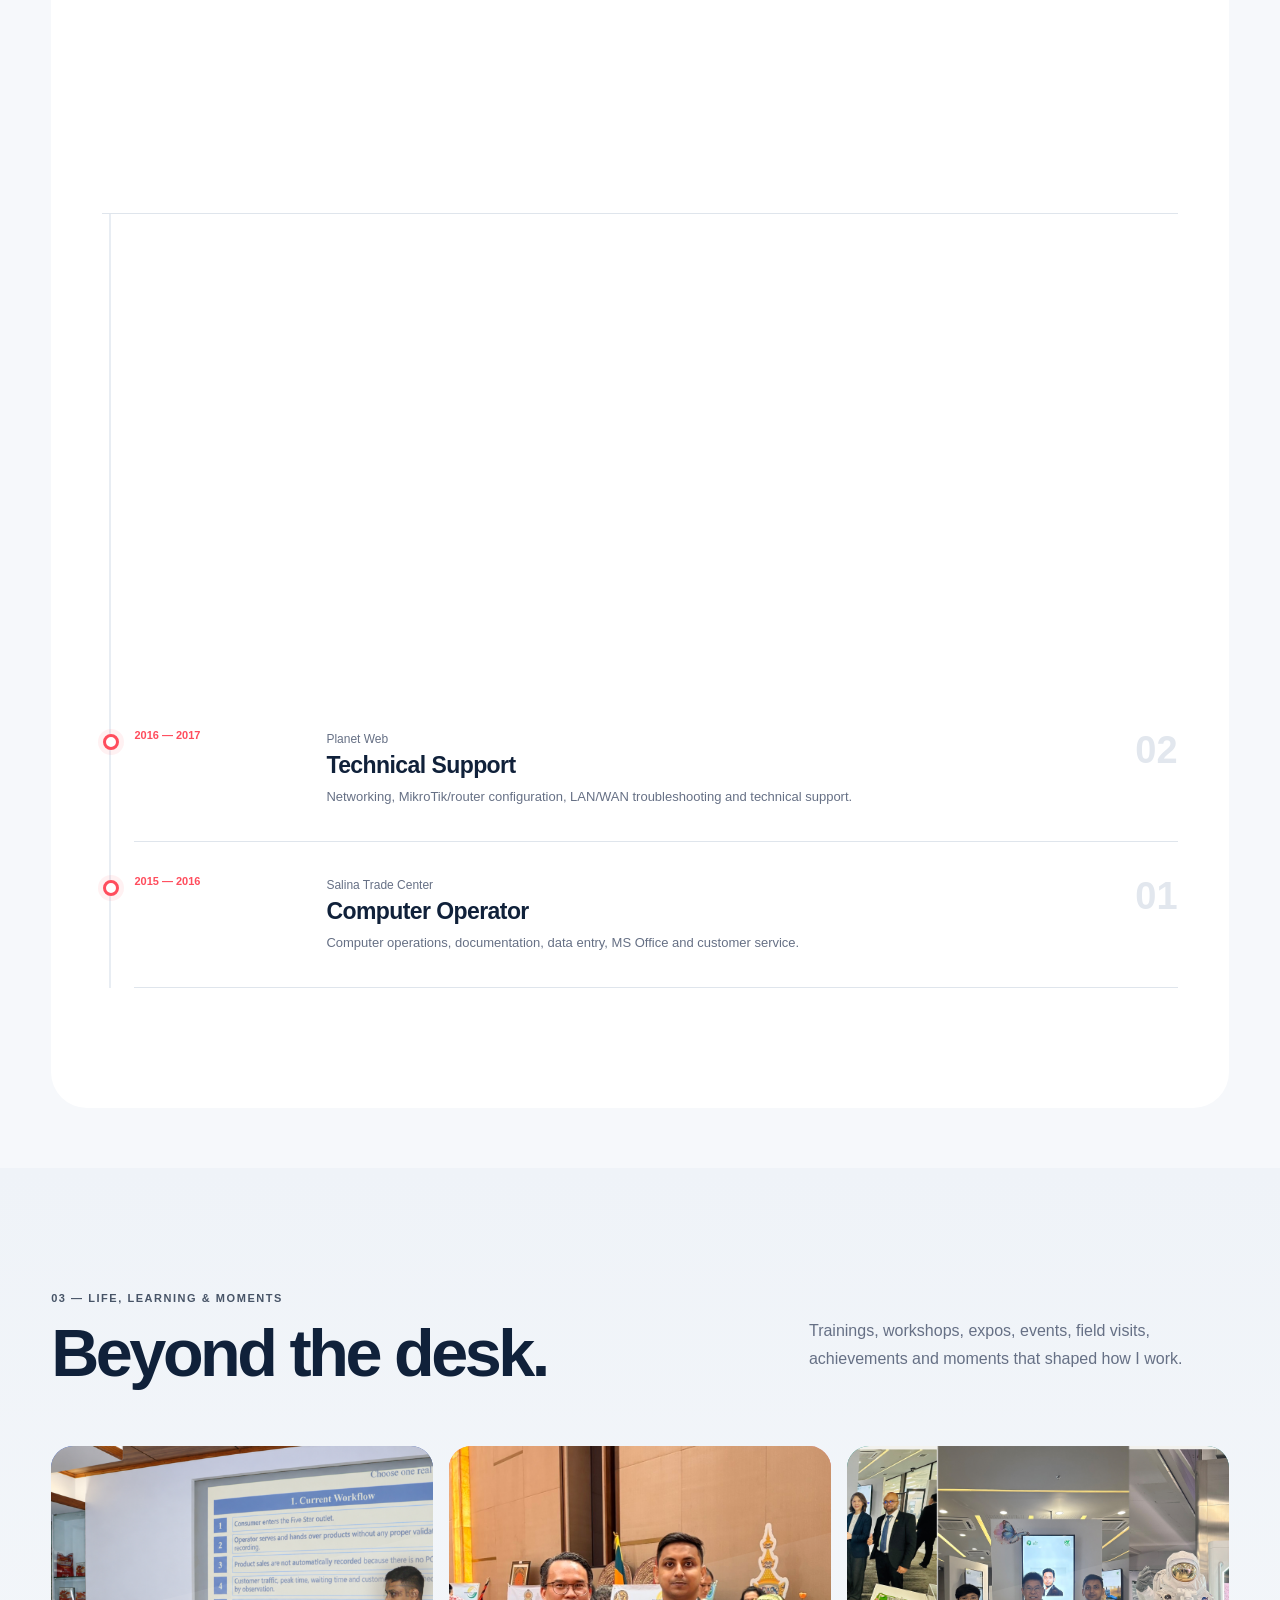
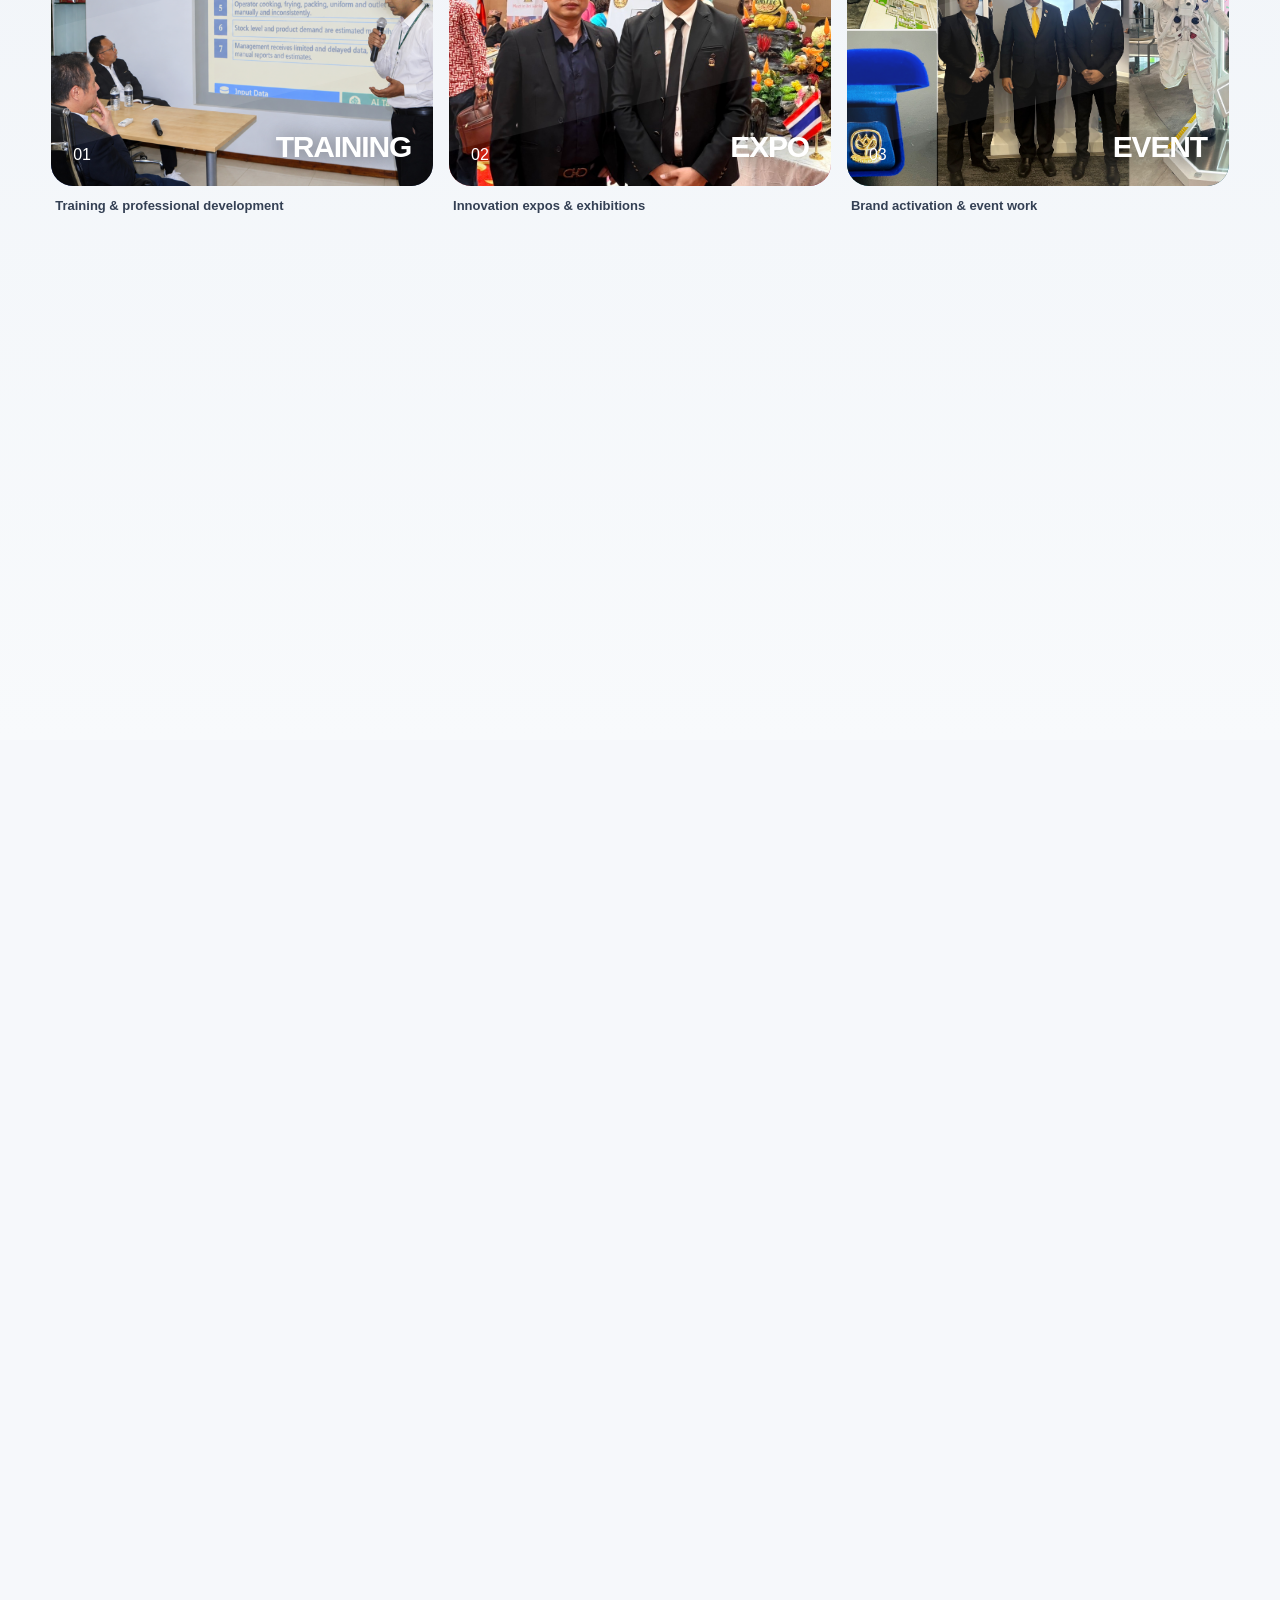
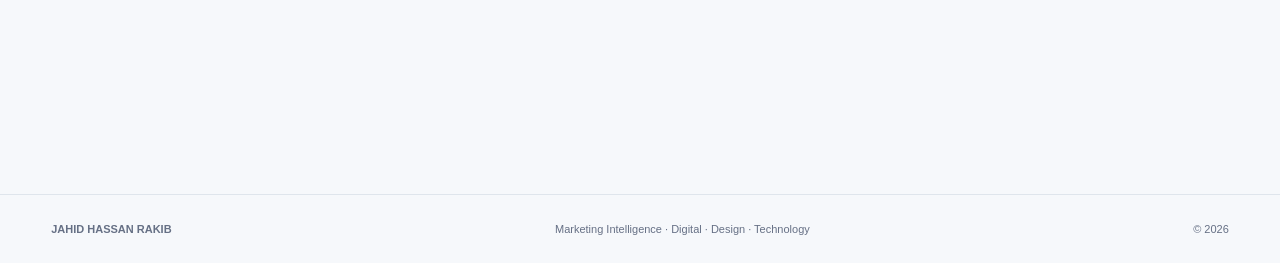
==== commit 92450582: "Align featured Work card with SketchUp event and exhibition layout case" ====
--- a/index.html
+++ b/index.html
@@ -41,7 +41,7 @@
 <section id="work" class="section section-shell">
 <div class="section-title reveal"><div><span class="overline">01 — WHAT I DO</span><h2>A portfolio built around<br><em>real business work.</em></h2></div><p>Each discipline connects a business problem to execution and measurable outcomes. Open any category for a concise Problem → What I did → Result case study.</p></div>
 <div class="discipline-grid">
-<a class="discipline d-ink d-modeling-feature reveal" href="work.html?category=modeling"><div class="d-top"><span>01</span><span>↗</span></div><div class="modeling-home-media" style="height:225px;position:relative;overflow:hidden;border-radius:18px;margin-top:8px;background:linear-gradient(140deg,#122039,#293c56);color:#fff"><div class="modeling-home-graphic" style="height:100%;padding:22px;display:flex;flex-direction:column;justify-content:space-between"><span style="font-size:10px;letter-spacing:.15em;font-weight:800;color:#ffbd93">NEW · VIDEO-FIRST · SKETCHUP</span><strong style="font-size:clamp(25px,2.7vw,37px);letter-spacing:-.05em;line-height:1.04">Spaces.<br>Structures.<br>Possibilities.</strong><span style="font-size:10px;letter-spacing:.075em;color:#dce4ee">RETAIL · EVENTS · DISPLAYS</span></div><video class="modeling-home-video" data-src="media/work/3d/shop-layout-01.mp4" poster="media/work/3d/shop-layout-01-poster.webp" autoplay muted loop playsinline preload="none" aria-label="Shop and retail layout 3D preview"></video></div><div class="metric-chip"><i></i>3D VISUALIZATION · REAL-WORLD PLANNING</div><h3>3D Modeling<br>&amp; Layout</h3><p>3D modeling and visualization for retail spaces, shop layouts, event setups, marketing equipment and display stands.</p></a>
+<a class="discipline d-ink d-modeling-feature reveal" href="work.html?category=modeling"><div class="d-top"><span>01</span><span>↗</span></div><div class="modeling-home-media" style="height:225px;position:relative;overflow:hidden;border-radius:18px;margin-top:8px;background:linear-gradient(140deg,#122039,#293c56);color:#fff"><div class="modeling-home-graphic" style="height:100%;padding:22px;display:flex;flex-direction:column;justify-content:space-between"><span style="font-size:10px;letter-spacing:.15em;font-weight:800;color:#ffbd93">NEW · VIDEO-FIRST · SKETCHUP</span><strong style="font-size:clamp(25px,2.7vw,37px);letter-spacing:-.05em;line-height:1.04">Spaces.<br>Structures.<br>Possibilities.</strong><span style="font-size:10px;letter-spacing:.075em;color:#dce4ee">EVENTS · EXHIBITIONS · STALLS</span></div><video class="modeling-home-video" data-src="media/work/3d/event-exhibition-01.mp4" poster="media/work/3d/event-exhibition-01-poster.webp" autoplay muted loop playsinline preload="none" aria-label="Event and exhibition layout SketchUp preview"></video></div><div class="metric-chip"><i></i>SKETCHUP · PRACTICAL PLANNING</div><h3>SketchUp 3D Modeling<br>&amp; Layout Design</h3><p>SketchUp-based modeling and layout visualization for events, exhibitions, stalls, booths and marketing setups.</p></a>
 <a class="discipline d-ink reveal" href="work.html?category=design"><div class="d-top"><span>02</span><span>↗</span></div><div style="height:225px;display:grid;grid-template-columns:1.45fr .85fr;grid-template-rows:1fr 1fr;gap:8px;margin-top:8px;overflow:hidden;border-radius:18px"><img src="assets/projects/design-01.png?v=20260913" alt="Campaign and brand communication project" style="width:100%;height:100%;object-fit:cover;grid-row:1 / span 2"><img src="assets/projects/design-02.png?v=20260913" alt="Social media creative and content design project" style="width:100%;height:100%;object-fit:cover"><img src="assets/projects/design-03.png?v=20260913" alt="Corporate and business communication project" style="width:100%;height:100%;object-fit:cover"></div><div class="metric-chip"><i></i>20,000+ Design Deliverables</div><h3>Graphic Design<br>& Brand Communication</h3><p>High-volume creative production, campaign design and brand communication across digital, print, packaging, events and corporate touchpoints.</p></a>
 <a class="discipline d-coral reveal" href="work.html?category=creative"><div class="d-top"><span>03</span><span>↗</span></div><div style="height:225px;display:grid;grid-template-columns:1.45fr .85fr;grid-template-rows:1fr 1fr;gap:8px;margin-top:8px;overflow:hidden;border-radius:18px;background:#f7f8fa"><img src="assets/projects/creative-01.jpg" alt="Creative direction and product photoshoot — first visual" style="width:100%;height:100%;object-fit:contain;grid-row:1 / span 2;background:#f7f8fa"><img src="assets/projects/creative-02.jpeg" alt="Creative direction and product photoshoot — second visual" style="width:100%;height:100%;object-fit:contain;background:#f7f8fa"><img src="assets/projects/creative-03.jpg" alt="Creative direction and product photoshoot — third visual" style="width:100%;height:100%;object-fit:contain;background:#f7f8fa"></div><div class="metric-chip"><i></i>CREATIVE DIRECTION → FINAL VISUALS</div><h3>Creative Direction<br>&amp; Visual Production</h3><p>Photographer direction, product styling, image editing and campaign-ready visual assets.</p></a>
 <a class="discipline d-sand reveal" href="work.html?category=packaging"><div class="d-top"><span>04</span><span>↗</span></div><div style="height:225px;display:grid;grid-template-columns:1.45fr .85fr;grid-template-rows:1fr 1fr;gap:8px;margin-top:8px;overflow:hidden;border-radius:18px;background:#fffaf4"><img src="assets/projects/packaging-01.png" alt="Italian Chili Bologna market-ready packaging design" style="width:100%;height:100%;object-fit:contain;grid-row:1 / span 2;background:#fffaf4"><img src="assets/projects/packaging-02.png" alt="Chicken Samosa and Chicken Spring Roll frozen packaging range" style="width:100%;height:100%;object-fit:contain;background:#fffaf4"><img src="assets/projects/packaging-03.png" alt="Ready-to-eat burger packaging design family" style="width:100%;height:100%;object-fit:contain;background:#fffaf4"></div><div class="metric-chip"><i></i>30+ NPD &amp; Packaging Projects</div><h3>Packaging Design<br>&amp; NPD</h3><p>Consumer insight, R&amp;D collaboration, NPD and market-ready packaging across food categories.</p></a>
--- a/premium-redesign.css
+++ b/premium-redesign.css
@@ -1 +1,8 @@
-:root{--signal-a:#ff4d5d;--signal-b:#ffb21d;--signal-c:#7c4dff;--signal-gradient:linear-gradient(120deg,var(--signal-a),var(--signal-b));--signal-soft:rgba(255,77,93,.12);--premium-ink:#0c1b31;--premium-paper:#fffdf9;--premium-radius:28px}html{scroll-padding-top:122px}body{background:radial-gradient(circle at 8% 8%,rgba(255,178,29,.08),transparent 24%),radial-gradient(circle at 92% 16%,rgba(255,77,93,.08),transparent 26%),var(--bg);transition:opacity .24s ease,transform .24s ease}body:not(.page-ready){opacity:0;transform:translateY(8px)}body.page-leaving{opacity:0;transform:translateY(10px)}::selection{background:rgba(255,77,93,.18);color:var(--ink)}.site-nav{left:20px;right:20px;top:44px;height:68px;border-radius:18px;border:1px solid rgba(16,33,58,.1);box-shadow:0 14px 45px rgba(16,33,58,.08);padding:0 24px;background:rgba(255,255,255,.82)}.brand span{background:var(--signal-gradient);box-shadow:0 8px 22px rgba(255,77,93,.24)}.navlinks{gap:22px}.navlinks a,.text-link,.linkedin-link{position:relative}.navlinks a:after,.text-link:after,.linkedin-link:after{content:'';position:absolute;left:0;right:100%;bottom:-7px;height:2px;background:var(--signal-gradient);transition:right .28s ease}.navlinks a:hover:after,.text-link:hover:after,.linkedin-link:hover:after{right:0}.navlinks a:hover,.text-link:hover,.linkedin-link:hover{color:var(--ink)}.linkedin-link{width:34px;height:34px;border-radius:10px;display:grid;place-items:center;border:1px solid var(--line);font-weight:800;font-size:12px;background:white;transition:.25s}.linkedin-link:hover{transform:translateY(-2px) rotate(-2deg);box-shadow:0 10px 24px rgba(16,33,58,.11)}.button{position:relative;overflow:hidden;isolation:isolate}.button:before{content:'';position:absolute;inset:0;background:linear-gradient(100deg,transparent,rgba(255,255,255,.24),transparent);transform:translateX(-120%);transition:transform .55s ease;z-index:-1}.button:hover:before{transform:translateX(120%)}.button.primary{background:var(--signal-gradient);box-shadow:0 14px 32px rgba(255,77,93,.24)}.button.small{background:var(--premium-ink)}.hero{position:relative;padding-top:174px;isolation:isolate}.hero:before{content:'';position:absolute;width:560px;height:560px;border-radius:50%;left:-20%;top:14%;background:radial-gradient(circle,rgba(255,77,93,.13),rgba(255,178,29,.06) 42%,transparent 68%);filter:blur(8px);animation:meshFloat 10s ease-in-out infinite;z-index:-1}.hero h1{font-size:clamp(58px,6.9vw,112px)}.hero h1 span{background:var(--signal-gradient);-webkit-background-clip:text;background-clip:text;color:transparent}.hero-copy>*{opacity:0;transform:translateY(26px)}body.page-ready .hero-copy>*{animation:heroReveal .75s cubic-bezier(.2,.8,.2,1) forwards}body.page-ready .hero-copy>*:nth-child(2){animation-delay:.08s}body.page-ready .hero-copy>*:nth-child(3){animation-delay:.16s}body.page-ready .hero-copy>*:nth-child(4){animation-delay:.24s}body.page-ready .hero-copy>*:nth-child(5){animation-delay:.32s}.portrait-frame{border-radius:36px;border:1px solid rgba(255,77,93,.15);box-shadow:0 30px 90px rgba(16,33,58,.13);transition:filter .35s ease}.portrait-frame:after{content:'';position:absolute;inset:-45% auto auto -20%;width:45%;height:180%;background:linear-gradient(90deg,transparent,rgba(255,255,255,.32),transparent);transform:rotate(14deg);animation:portraitShine 7s ease-in-out infinite;z-index:2;pointer-events:none}.portrait-label span{color:var(--signal-a)}.floating-card{border-color:rgba(255,77,93,.11)}.hero-orbit{border-color:rgba(255,77,93,.25)}.hero-orbit:before{background:var(--signal-a)}.hero-orbit:after{background:var(--signal-b)}.hero-meta strong{font-size:30px}.hero-meta strong,.metric-number{font-variant-numeric:tabular-nums}.marquee{background:#0d1a2d}.section-title h2,.about-panel h2,.impact-inner h2{font-weight:750}.section-title h2 em{font-style:normal;background:var(--signal-gradient);-webkit-background-clip:text;background-clip:text;color:transparent}.discipline{transition:transform .35s cubic-bezier(.2,.8,.2,1),box-shadow .35s,border-color .35s}.discipline:after{content:'';position:absolute;inset:0;background:linear-gradient(120deg,transparent 30%,rgba(255,255,255,.18),transparent 70%);transform:translateX(-120%);transition:transform .65s ease;pointer-events:none}.discipline:hover:after{transform:translateX(120%)}.discipline:hover{border-color:rgba(255,77,93,.18)}.metric-chip{display:inline-flex;align-items:center;gap:8px;margin-top:14px;padding:8px 11px;border-radius:999px;background:rgba(255,255,255,.66);border:1px solid rgba(16,33,58,.09);font-size:10px;font-weight:800;letter-spacing:.02em}.d-ink .metric-chip{background:rgba(255,255,255,.09);border-color:rgba(255,255,255,.12);color:white}.metric-chip i{width:7px;height:7px;border-radius:50%;background:var(--signal-gradient)}.impact-band{position:relative;overflow:hidden;background:linear-gradient(135deg,#091526,#162d4f)}.impact-band:after{content:'';position:absolute;width:500px;height:500px;border-radius:50%;right:-170px;top:-260px;background:radial-gradient(circle,rgba(255,77,93,.26),transparent 66%)}.impact-steps article{transition:.3s}.impact-steps article:hover{transform:translateY(-6px);background:rgba(255,255,255,.07)}.impact-steps b{color:#ffad72}.now-section{padding:115px 0;background:linear-gradient(180deg,rgba(255,255,255,.28),rgba(255,255,255,.72))}.now-grid{display:grid;grid-template-columns:repeat(3,1fr);gap:18px}.now-card{position:relative;min-height:430px;border-radius:26px;overflow:hidden;background:#0e1c31;color:white;border:1px solid rgba(255,255,255,.08);box-shadow:0 24px 70px rgba(16,33,58,.1);transition:.35s}.now-card:hover{transform:translateY(-8px)}.now-card img{width:100%;height:245px;object-fit:cover;transition:transform .6s ease}.now-card:hover img{transform:scale(1.035)}.now-card-body{padding:22px}.status-pill{display:inline-flex;align-items:center;gap:7px;padding:7px 10px;border:1px solid rgba(255,255,255,.15);border-radius:999px;font-size:9px;font-weight:800;letter-spacing:.11em;text-transform:uppercase}.status-pill:before{content:'';width:7px;height:7px;border-radius:50%;background:#47d89c;box-shadow:0 0 0 5px rgba(71,216,156,.1)}.now-card h3{font-size:28px;letter-spacing:-.04em;margin:18px 0 8px}.now-card p{margin:0;color:#c8d2df;font-size:13px;line-height:1.65}.now-grid-single{grid-template-columns:1fr}.now-card-featured{display:grid;grid-template-columns:minmax(360px,.9fr) minmax(0,1.35fr);min-height:0}.now-card-featured>img{height:100%;min-height:430px;object-fit:cover}.now-card-featured .now-card-body{padding:34px 36px;display:flex;flex-direction:column;justify-content:center}.now-card-featured h3{font-size:clamp(34px,3.6vw,54px);line-height:1.02;max-width:900px;margin:20px 0 14px}.now-card-featured .now-card-body>p{font-size:14px;line-height:1.75;max-width:860px}.now-project-points{display:grid;grid-template-columns:repeat(3,minmax(0,1fr));gap:12px;margin-top:28px}.now-project-points>div{padding:16px 17px;border-radius:16px;border:1px solid rgba(255,255,255,.11);background:rgba(255,255,255,.045)}.now-project-points small{display:block;color:#ffb46e;font-size:9px;font-weight:800;letter-spacing:.12em;margin-bottom:8px}.now-project-points strong{display:block;font-size:14px;line-height:1.35;margin-bottom:7px}.now-project-points span{display:block;color:#c8d2df;font-size:11px;line-height:1.55}.build-showcase{position:relative;display:grid;grid-template-columns:minmax(0,.88fr) minmax(560px,1.32fr);gap:28px;padding:28px;border-radius:32px;background:linear-gradient(135deg,#fff 0%,#fffaf6 100%);border:1px solid rgba(16,33,58,.08);box-shadow:0 30px 80px rgba(16,33,58,.08);overflow:hidden}.build-showcase:before{content:'';position:absolute;width:420px;height:420px;border-radius:50%;right:-170px;top:-210px;background:radial-gradient(circle,rgba(255,96,74,.12),rgba(255,178,29,.05) 46%,transparent 70%);pointer-events:none}.build-copy{padding:16px 8px 14px 10px;display:flex;flex-direction:column;justify-content:center;position:relative;z-index:1}.build-meta{display:flex;align-items:center;justify-content:space-between;gap:12px;flex-wrap:wrap;margin-bottom:24px}.build-label{font-size:10px;letter-spacing:.14em;font-weight:800;color:#667085}.build-status{display:inline-flex;align-items:center;gap:8px;padding:8px 11px;border-radius:999px;background:#fff3ed;border:1px solid rgba(255,101,74,.14);font-size:9px;letter-spacing:.12em;font-weight:800;color:#b94b38}.build-status i,.ui-live i{width:7px;height:7px;border-radius:50%;background:#ff6a4a;box-shadow:0 0 0 5px rgba(255,106,74,.10)}.build-copy h3{margin:0;max-width:780px;font-size:clamp(34px,3.5vw,58px);line-height:1.01;letter-spacing:-.055em;color:#10213a}.build-summary{margin:20px 0 0;max-width:760px;color:#667085;font-size:15px;line-height:1.75}.build-value{display:grid;grid-template-columns:repeat(3,minmax(0,1fr));gap:10px;margin-top:28px}.build-value>div{padding:15px 14px 16px;border-radius:16px;background:#f8fafc;border:1px solid #e7ecf2}.build-value small{display:block;font-size:8px;letter-spacing:.12em;font-weight:800;color:#f1664c;margin-bottom:8px}.build-value strong{display:block;color:#17263f;font-size:13px;line-height:1.4;margin-bottom:6px}.build-value span{display:block;color:#69778a;font-size:10px;line-height:1.55}.build-tags{display:flex;flex-wrap:wrap;gap:8px;margin-top:18px}.build-tags span{padding:8px 10px;border-radius:999px;background:#fff;border:1px solid #e4e9f0;color:#455468;font-size:9px;font-weight:750}.factory-ui{position:relative;z-index:1;min-height:560px;padding:22px;border-radius:26px;background:linear-gradient(180deg,#0d1a2d,#142b49);box-shadow:0 28px 70px rgba(13,26,45,.22);color:#fff;overflow:hidden}.factory-ui:after{content:'';position:absolute;inset:auto -70px -100px auto;width:270px;height:270px;border-radius:50%;background:radial-gradient(circle,rgba(255,110,73,.18),transparent 68%);pointer-events:none}.factory-ui-head{display:flex;justify-content:space-between;align-items:center;gap:18px;padding-bottom:18px;border-bottom:1px solid rgba(255,255,255,.09)}.factory-ui-head>div{display:flex;flex-direction:column;gap:5px}.ui-eyebrow{font-size:8px;letter-spacing:.14em;font-weight:800;color:#95a7be}.factory-ui-head strong{font-size:18px;letter-spacing:-.025em}.ui-live{display:flex;align-items:center;gap:8px;padding:7px 10px;border-radius:999px;border:1px solid rgba(255,255,255,.11);background:rgba(255,255,255,.04);font-size:8px;font-weight:800;letter-spacing:.08em;color:#c9d4e2}.factory-kpis{display:grid;grid-template-columns:repeat(3,1fr);gap:10px;margin:16px 0}.factory-kpis>div{padding:14px;border-radius:14px;border:1px solid rgba(255,255,255,.09);background:rgba(255,255,255,.045)}.factory-kpis small{display:block;color:#91a3ba;font-size:7px;letter-spacing:.12em;font-weight:800}.factory-kpis strong{display:block;font-size:13px;margin:8px 0 5px}.factory-kpis span{display:block;font-size:8px;color:#aebbd0}.factory-flow-wrap{padding:16px;border-radius:16px;background:#f7f9fc;color:#10213a}.factory-flow-title{display:flex;justify-content:space-between;gap:12px;align-items:center;margin-bottom:13px}.factory-flow-title span{font-size:8px;letter-spacing:.12em;font-weight:800}.factory-flow-title small{font-size:8px;color:#78869a}.factory-flow{display:grid;grid-template-columns:auto 1fr auto 1fr auto 1fr auto 1fr auto 1fr auto 1fr auto 1fr auto;gap:6px;align-items:center}.flow-step{min-width:0;padding:9px 8px;border-radius:11px;background:#fff;border:1px solid #e5eaf0;text-align:center}.flow-step b{display:block;color:#ff6949;font-size:7px;margin-bottom:4px}.flow-step span{display:block;font-size:8px;line-height:1.2;font-weight:750}.factory-flow>i{height:2px;border-radius:999px;background:linear-gradient(90deg,#ff6a4a,#ffb21d)}.factory-bottom{display:grid;grid-template-columns:1.15fr 1fr .9fr;gap:10px;margin-top:16px}.ui-panel{min-height:145px;padding:13px;border-radius:15px;border:1px solid rgba(255,255,255,.09);background:rgba(255,255,255,.045)}.ui-panel-head{display:flex;align-items:center;justify-content:space-between;gap:10px}.ui-panel-head span{font-size:9px;font-weight:800}.ui-panel-head em{font-style:normal;font-size:7px;color:#98a9bd}.ui-bars{height:88px;display:flex;align-items:flex-end;gap:6px;padding-top:14px}.ui-bars i{flex:1;border-radius:5px 5px 2px 2px;background:linear-gradient(180deg,#ffb04c,#ff6549)}.ui-bars i:nth-child(1){height:34%}.ui-bars i:nth-child(2){height:52%}.ui-bars i:nth-child(3){height:44%}.ui-bars i:nth-child(4){height:69%}.ui-bars i:nth-child(5){height:58%}.ui-bars i:nth-child(6){height:80%}.quality-list{display:grid;gap:9px;margin-top:17px}.quality-list span{display:flex;align-items:center;gap:8px;padding:8px 9px;border-radius:9px;background:rgba(255,255,255,.04);font-size:8px;color:#c4cfdd}.quality-list i{width:7px;height:7px;border-radius:50%;background:#47d89c}.data-lines{display:grid;gap:10px;margin-top:18px}.data-lines i{display:block;height:9px;border-radius:999px;background:linear-gradient(90deg,#8ba2c0,#314d70)}.data-lines i:nth-child(1){width:92%}.data-lines i:nth-child(2){width:74%}.data-lines i:nth-child(3){width:84%}.data-lines i:nth-child(4){width:62%}@media(max-width:1200px){.build-showcase{grid-template-columns:1fr}.factory-ui{min-height:520px}.build-value{grid-template-columns:repeat(3,1fr)}}@media(max-width:850px){.build-showcase{padding:18px;border-radius:26px}.build-copy{padding:8px 4px}.build-value{grid-template-columns:1fr}.factory-ui{min-height:0}.factory-kpis{grid-template-columns:1fr}.factory-flow{display:flex;flex-direction:column;align-items:stretch}.factory-flow>i{width:2px;height:14px;margin:auto;background:linear-gradient(180deg,#ff6a4a,#ffb21d)}.flow-step{text-align:left;display:flex;align-items:center;gap:9px}.flow-step b{margin:0}.factory-bottom{grid-template-columns:1fr}.ui-panel{min-height:130px}.factory-ui-head{align-items:flex-start;flex-direction:column}.ui-live{align-self:flex-start}}@media(max-width:650px){.now-section{padding:86px 0}.build-copy h3{font-size:36px}.build-summary{font-size:14px}.factory-ui{padding:15px}.factory-flow-title{align-items:flex-start;flex-direction:column}.build-tags span{font-size:8px}}.experience-section{position:relative;overflow:hidden}.career-list{position:relative;padding-left:32px}.career-list:before{content:'';position:absolute;left:7px;top:0;bottom:0;width:2px;background:#e8edf3}.career-progress{position:absolute;left:7px;top:0;width:2px;height:var(--timeline-progress,0%);background:var(--signal-gradient);z-index:2;transition:height .12s linear}.career-row{position:relative}.career-row:before{content:'';position:absolute;left:-31px;top:38px;width:10px;height:10px;border-radius:50%;background:white;border:3px solid var(--signal-a);z-index:3;box-shadow:0 0 0 5px rgba(255,77,93,.08)}.career-row time{color:var(--signal-a)}.career-outcome{display:flex;flex-wrap:wrap;gap:8px;margin-top:12px}.career-outcome span{padding:7px 9px;border-radius:9px;background:#f7f8fb;border:1px solid var(--line);font-size:10px;font-weight:700;color:#475467}.learning-section{background:linear-gradient(180deg,#eff3f8,#f8fafc)}.gallery-card{transition:transform .35s ease}.gallery-card:hover{transform:translateY(-8px)!important}.gallery-placeholder img{transition:transform .55s ease,filter .55s ease}.gallery-card:hover .gallery-placeholder img{transform:scale(1.045);filter:saturate(1.05)}.about-panel h2 span{background:var(--signal-gradient);-webkit-background-clip:text;background-clip:text;color:transparent}.skill-cloud span{transition:.25s}.skill-cloud span:hover{transform:translateY(-3px);border-color:rgba(255,77,93,.25);box-shadow:0 10px 25px rgba(16,33,58,.07)}.testimonials-section{padding:115px 0}.testimonial-grid{display:grid;grid-template-columns:repeat(3,1fr);gap:18px}.testimonial-card{min-height:280px;padding:28px;border-radius:24px;background:white;border:1px solid var(--line);position:relative;overflow:hidden;transition:.3s}.testimonial-card:before{content:'“';position:absolute;right:20px;top:0;font-size:110px;line-height:1;color:rgba(255,77,93,.08);font-family:Georgia,serif}.testimonial-card:hover{transform:translateY(-6px);box-shadow:var(--shadow)}.testimonial-card small{font-size:10px;letter-spacing:.13em;font-weight:800;color:var(--signal-a)}.testimonial-card h3{font-size:24px;letter-spacing:-.03em;margin:34px 0 10px}.testimonial-card p{color:var(--muted);font-size:13px;line-height:1.7}.testimonial-card footer{display:block;padding:0;background:none;border:0;margin-top:26px;font-size:11px;color:#475467}.contact-section{box-shadow:0 34px 90px rgba(16,33,58,.16)}.primary-contact{background:var(--signal-gradient)!important}.contact-info-card a:hover{color:#ffb46e}.linkedin-contact{display:inline-flex;align-items:center;gap:9px}.linkedin-contact b{width:25px;height:25px;border-radius:7px;display:grid;place-items:center;background:white;color:#17263f;font-size:10px}.cursor-dot{width:18px!important;height:18px!important;border:1px solid rgba(255,77,93,.55)!important;background:rgba(255,77,93,.08)!important;mix-blend-mode:multiply;transition:width .18s,height .18s,background .18s,border-color .18s;transform:translate(-50%,-50%);pointer-events:none;z-index:9999}.link-hover .cursor-dot{width:42px!important;height:42px!important;background:rgba(255,178,29,.12)!important;border-color:rgba(255,77,93,.38)!important}.reveal{opacity:0;transform:translateY(24px) scale(.985);transition:opacity .72s cubic-bezier(.2,.8,.2,1),transform .72s cubic-bezier(.2,.8,.2,1)}.reveal.show{opacity:1;transform:none}.case-shell{width:min(1440px,92vw);margin:auto;padding:150px 0 110px}.case-hero{display:grid;grid-template-columns:1.05fr .95fr;gap:7vw;align-items:end}.case-hero h1{font-size:clamp(52px,6.8vw,104px);line-height:.95;letter-spacing:-.06em;margin:18px 0 20px}.case-hero p{color:var(--muted);line-height:1.7;font-size:17px}.case-metric{padding:26px;border-radius:22px;background:#0d1a2d;color:white}.case-metric strong{display:block;font-size:clamp(42px,5vw,72px);letter-spacing:-.055em;background:var(--signal-gradient);-webkit-background-clip:text;background-clip:text;color:transparent}.case-metric span{font-size:11px;color:#c7d0dd}.case-filters{display:flex;gap:8px;flex-wrap:wrap;margin:44px 0 30px}.case-filters button{border:1px solid var(--line);background:white;padding:10px 13px;border-radius:999px;cursor:pointer;font:700 10px Inter;color:#475467;transition:.25s}.case-filters button:hover,.case-filters button.active{background:#0d1a2d;color:white;border-color:#0d1a2d;transform:translateY(-2px)}.case-visuals{display:grid;grid-template-columns:1.5fr .75fr;grid-template-rows:1fr 1fr;gap:14px;min-height:560px}.case-visual{border-radius:24px;overflow:hidden;background:linear-gradient(135deg,#f2f4f8,#e8edf3);border:1px solid var(--line);position:relative}.case-visual:first-child{grid-row:1/span 2}.case-visual img{width:100%;height:100%;object-fit:cover;transition:transform .7s ease}.case-visual:hover img{transform:scale(1.025)}.case-empty{height:100%;display:grid;place-items:center;padding:28px;text-align:center;color:#667085;font-weight:700}.case-grid{display:grid;grid-template-columns:repeat(3,1fr);gap:16px;margin-top:30px}.case-block{padding:26px;border-radius:22px;background:white;border:1px solid var(--line);min-height:260px}.case-block small{font-size:10px;letter-spacing:.13em;font-weight:800;color:var(--signal-a)}.case-block h2{font-size:27px;letter-spacing:-.04em;margin:26px 0 10px}.case-block p{color:var(--muted);font-size:13px;line-height:1.72}.case-tools{display:flex;flex-wrap:wrap;gap:8px;margin-top:16px}.case-tools span{padding:7px 9px;border-radius:9px;background:#f7f8fb;border:1px solid var(--line);font-size:10px;font-weight:700}.cv-premium-link{color:var(--signal-a)!important}.metric-placeholder{color:#a04b58!important;font-weight:800}@keyframes heroReveal{to{opacity:1;transform:none}}@keyframes meshFloat{0%,100%{transform:translate(0,0) scale(1)}50%{transform:translate(35px,18px) scale(1.05)}}@keyframes portraitShine{0%,70%{transform:translateX(-140%) rotate(14deg)}100%{transform:translateX(420%) rotate(14deg)}}@media(max-width:1100px){.site-nav{left:12px;right:12px;padding:0 16px}.navlinks{gap:14px}.now-grid,.testimonial-grid{grid-template-columns:1fr 1fr}.now-grid-single{grid-template-columns:1fr}.now-card-featured{grid-template-columns:1fr}.now-card-featured>img{height:360px;min-height:0}.now-project-points{grid-template-columns:repeat(3,1fr)}.case-hero{grid-template-columns:1fr}.case-visuals{min-height:500px}}@media(max-width:850px){.site-nav{top:38px;height:62px}.linkedin-link{display:none}.hero{padding-top:145px}.now-grid,.testimonial-grid{grid-template-columns:1fr}.now-card-featured .now-card-body{padding:26px}.now-project-points{grid-template-columns:1fr}.career-list{padding-left:24px}.career-row:before{left:-23px}.case-shell{padding-top:128px}.case-visuals{grid-template-columns:1fr;grid-template-rows:auto}.case-visual,.case-visual:first-child{grid-row:auto;min-height:260px}.case-grid{grid-template-columns:1fr}.cursor-dot{display:none!important}}@media(max-width:650px){.nav-actions{gap:10px}.nav-actions .text-link{display:none}.now-card{min-height:0}.hero-meta{gap:18px}.hero-meta strong{font-size:24px}.testimonial-card{min-height:0}.case-hero h1{font-size:48px}}@media(prefers-reduced-motion:reduce){*,*:before,*:after{animation:none!important;transition-duration:.01ms!important;scroll-behavior:auto!important}.reveal{opacity:1;transform:none}.portrait-frame{transform:none!important}}+:root{--signal-a:#ff4d5d;--signal-b:#ffb21d;--signal-c:#7c4dff;--signal-gradient:linear-gradient(120deg,var(--signal-a),var(--signal-b));--signal-soft:rgba(255,77,93,.12);--premium-ink:#0c1b31;--premium-paper:#fffdf9;--premium-radius:28px}html{scroll-padding-top:122px}body{background:radial-gradient(circle at 8% 8%,rgba(255,178,29,.08),transparent 24%),radial-gradient(circle at 92% 16%,rgba(255,77,93,.08),transparent 26%),var(--bg);transition:opacity .24s ease,transform .24s ease}body:not(.page-ready){opacity:0;transform:translateY(8px)}body.page-leaving{opacity:0;transform:translateY(10px)}::selection{background:rgba(255,77,93,.18);color:var(--ink)}.site-nav{left:20px;right:20px;top:44px;height:68px;border-radius:18px;border:1px solid rgba(16,33,58,.1);box-shadow:0 14px 45px rgba(16,33,58,.08);padding:0 24px;background:rgba(255,255,255,.82)}.brand span{background:var(--signal-gradient);box-shadow:0 8px 22px rgba(255,77,93,.24)}.navlinks{gap:22px}.navlinks a,.text-link,.linkedin-link{position:relative}.navlinks a:after,.text-link:after,.linkedin-link:after{content:'';position:absolute;left:0;right:100%;bottom:-7px;height:2px;background:var(--signal-gradient);transition:right .28s ease}.navlinks a:hover:after,.text-link:hover:after,.linkedin-link:hover:after{right:0}.navlinks a:hover,.text-link:hover,.linkedin-link:hover{color:var(--ink)}.linkedin-link{width:34px;height:34px;border-radius:10px;display:grid;place-items:center;border:1px solid var(--line);font-weight:800;font-size:12px;background:white;transition:.25s}.linkedin-link:hover{transform:translateY(-2px) rotate(-2deg);box-shadow:0 10px 24px rgba(16,33,58,.11)}.button{position:relative;overflow:hidden;isolation:isolate}.button:before{content:'';position:absolute;inset:0;background:linear-gradient(100deg,transparent,rgba(255,255,255,.24),transparent);transform:translateX(-120%);transition:transform .55s ease;z-index:-1}.button:hover:before{transform:translateX(120%)}.button.primary{background:var(--signal-gradient);box-shadow:0 14px 32px rgba(255,77,93,.24)}.button.small{background:var(--premium-ink)}.hero{position:relative;padding-top:174px;isolation:isolate}.hero:before{content:'';position:absolute;width:560px;height:560px;border-radius:50%;left:-20%;top:14%;background:radial-gradient(circle,rgba(255,77,93,.13),rgba(255,178,29,.06) 42%,transparent 68%);filter:blur(8px);animation:meshFloat 10s ease-in-out infinite;z-index:-1}.hero h1{font-size:clamp(58px,6.9vw,112px)}.hero h1 span{background:var(--signal-gradient);-webkit-background-clip:text;background-clip:text;color:transparent}.hero-copy>*{opacity:0;transform:translateY(26px)}body.page-ready .hero-copy>*{animation:heroReveal .75s cubic-bezier(.2,.8,.2,1) forwards}body.page-ready .hero-copy>*:nth-child(2){animation-delay:.08s}body.page-ready .hero-copy>*:nth-child(3){animation-delay:.16s}body.page-ready .hero-copy>*:nth-child(4){animation-delay:.24s}body.page-ready .hero-copy>*:nth-child(5){animation-delay:.32s}.portrait-frame{border-radius:36px;border:1px solid rgba(255,77,93,.15);box-shadow:0 30px 90px rgba(16,33,58,.13);transition:filter .35s ease}.portrait-frame:after{content:'';position:absolute;inset:-45% auto auto -20%;width:45%;height:180%;background:linear-gradient(90deg,transparent,rgba(255,255,255,.32),transparent);transform:rotate(14deg);animation:portraitShine 7s ease-in-out infinite;z-index:2;pointer-events:none}.portrait-label span{color:var(--signal-a)}.floating-card{border-color:rgba(255,77,93,.11)}.hero-orbit{border-color:rgba(255,77,93,.25)}.hero-orbit:before{background:var(--signal-a)}.hero-orbit:after{background:var(--signal-b)}.hero-meta strong{font-size:30px}.hero-meta strong,.metric-number{font-variant-numeric:tabular-nums}.marquee{background:#0d1a2d}.section-title h2,.about-panel h2,.impact-inner h2{font-weight:750}.section-title h2 em{font-style:normal;background:var(--signal-gradient);-webkit-background-clip:text;background-clip:text;color:transparent}.discipline{transition:transform .35s cubic-bezier(.2,.8,.2,1),box-shadow .35s,border-color .35s}.discipline:after{content:'';position:absolute;inset:0;background:linear-gradient(120deg,transparent 30%,rgba(255,255,255,.18),transparent 70%);transform:translateX(-120%);transition:transform .65s ease;pointer-events:none}.discipline:hover:after{transform:translateX(120%)}.discipline:hover{border-color:rgba(255,77,93,.18)}.metric-chip{display:inline-flex;align-items:center;gap:8px;margin-top:14px;padding:8px 11px;border-radius:999px;background:rgba(255,255,255,.66);border:1px solid rgba(16,33,58,.09);font-size:10px;font-weight:800;letter-spacing:.02em}.d-ink .metric-chip{background:rgba(255,255,255,.09);border-color:rgba(255,255,255,.12);color:white}.metric-chip i{width:7px;height:7px;border-radius:50%;background:var(--signal-gradient)}.impact-band{position:relative;overflow:hidden;background:linear-gradient(135deg,#091526,#162d4f)}.impact-band:after{content:'';position:absolute;width:500px;height:500px;border-radius:50%;right:-170px;top:-260px;background:radial-gradient(circle,rgba(255,77,93,.26),transparent 66%)}.impact-steps article{transition:.3s}.impact-steps article:hover{transform:translateY(-6px);background:rgba(255,255,255,.07)}.impact-steps b{color:#ffad72}.now-section{padding:115px 0;background:linear-gradient(180deg,rgba(255,255,255,.28),rgba(255,255,255,.72))}.now-grid{display:grid;grid-template-columns:repeat(3,1fr);gap:18px}.now-card{position:relative;min-height:430px;border-radius:26px;overflow:hidden;background:#0e1c31;color:white;border:1px solid rgba(255,255,255,.08);box-shadow:0 24px 70px rgba(16,33,58,.1);transition:.35s}.now-card:hover{transform:translateY(-8px)}.now-card img{width:100%;height:245px;object-fit:cover;transition:transform .6s ease}.now-card:hover img{transform:scale(1.035)}.now-card-body{padding:22px}.status-pill{display:inline-flex;align-items:center;gap:7px;padding:7px 10px;border:1px solid rgba(255,255,255,.15);border-radius:999px;font-size:9px;font-weight:800;letter-spacing:.11em;text-transform:uppercase}.status-pill:before{content:'';width:7px;height:7px;border-radius:50%;background:#47d89c;box-shadow:0 0 0 5px rgba(71,216,156,.1)}.now-card h3{font-size:28px;letter-spacing:-.04em;margin:18px 0 8px}.now-card p{margin:0;color:#c8d2df;font-size:13px;line-height:1.65}.now-grid-single{grid-template-columns:1fr}.now-card-featured{display:grid;grid-template-columns:minmax(360px,.9fr) minmax(0,1.35fr);min-height:0}.now-card-featured>img{height:100%;min-height:430px;object-fit:cover}.now-card-featured .now-card-body{padding:34px 36px;display:flex;flex-direction:column;justify-content:center}.now-card-featured h3{font-size:clamp(34px,3.6vw,54px);line-height:1.02;max-width:900px;margin:20px 0 14px}.now-card-featured .now-card-body>p{font-size:14px;line-height:1.75;max-width:860px}.now-project-points{display:grid;grid-template-columns:repeat(3,minmax(0,1fr));gap:12px;margin-top:28px}.now-project-points>div{padding:16px 17px;border-radius:16px;border:1px solid rgba(255,255,255,.11);background:rgba(255,255,255,.045)}.now-project-points small{display:block;color:#ffb46e;font-size:9px;font-weight:800;letter-spacing:.12em;margin-bottom:8px}.now-project-points strong{display:block;font-size:14px;line-height:1.35;margin-bottom:7px}.now-project-points span{display:block;color:#c8d2df;font-size:11px;line-height:1.55}.build-showcase{position:relative;display:grid;grid-template-columns:minmax(0,.88fr) minmax(560px,1.32fr);gap:28px;padding:28px;border-radius:32px;background:linear-gradient(135deg,#fff 0%,#fffaf6 100%);border:1px solid rgba(16,33,58,.08);box-shadow:0 30px 80px rgba(16,33,58,.08);overflow:hidden}.build-showcase:before{content:'';position:absolute;width:420px;height:420px;border-radius:50%;right:-170px;top:-210px;background:radial-gradient(circle,rgba(255,96,74,.12),rgba(255,178,29,.05) 46%,transparent 70%);pointer-events:none}.build-copy{padding:16px 8px 14px 10px;display:flex;flex-direction:column;justify-content:center;position:relative;z-index:1}.build-meta{display:flex;align-items:center;justify-content:space-between;gap:12px;flex-wrap:wrap;margin-bottom:24px}.build-label{font-size:10px;letter-spacing:.14em;font-weight:800;color:#667085}.build-status{display:inline-flex;align-items:center;gap:8px;padding:8px 11px;border-radius:999px;background:#fff3ed;border:1px solid rgba(255,101,74,.14);font-size:9px;letter-spacing:.12em;font-weight:800;color:#b94b38}.build-status i,.ui-live i{width:7px;height:7px;border-radius:50%;background:#ff6a4a;box-shadow:0 0 0 5px rgba(255,106,74,.10)}.build-copy h3{margin:0;max-width:780px;font-size:clamp(34px,3.5vw,58px);line-height:1.01;letter-spacing:-.055em;color:#10213a}.build-summary{margin:20px 0 0;max-width:760px;color:#667085;font-size:15px;line-height:1.75}.build-value{display:grid;grid-template-columns:repeat(3,minmax(0,1fr));gap:10px;margin-top:28px}.build-value>div{padding:15px 14px 16px;border-radius:16px;background:#f8fafc;border:1px solid #e7ecf2}.build-value small{display:block;font-size:8px;letter-spacing:.12em;font-weight:800;color:#f1664c;margin-bottom:8px}.build-value strong{display:block;color:#17263f;font-size:13px;line-height:1.4;margin-bottom:6px}.build-value span{display:block;color:#69778a;font-size:10px;line-height:1.55}.build-tags{display:flex;flex-wrap:wrap;gap:8px;margin-top:18px}.build-tags span{padding:8px 10px;border-radius:999px;background:#fff;border:1px solid #e4e9f0;color:#455468;font-size:9px;font-weight:750}.factory-ui{position:relative;z-index:1;min-height:560px;padding:22px;border-radius:26px;background:linear-gradient(180deg,#0d1a2d,#142b49);box-shadow:0 28px 70px rgba(13,26,45,.22);color:#fff;overflow:hidden}.factory-ui:after{content:'';position:absolute;inset:auto -70px -100px auto;width:270px;height:270px;border-radius:50%;background:radial-gradient(circle,rgba(255,110,73,.18),transparent 68%);pointer-events:none}.factory-ui-head{display:flex;justify-content:space-between;align-items:center;gap:18px;padding-bottom:18px;border-bottom:1px solid rgba(255,255,255,.09)}.factory-ui-head>div{display:flex;flex-direction:column;gap:5px}.ui-eyebrow{font-size:8px;letter-spacing:.14em;font-weight:800;color:#95a7be}.factory-ui-head strong{font-size:18px;letter-spacing:-.025em}.ui-live{display:flex;align-items:center;gap:8px;padding:7px 10px;border-radius:999px;border:1px solid rgba(255,255,255,.11);background:rgba(255,255,255,.04);font-size:8px;font-weight:800;letter-spacing:.08em;color:#c9d4e2}.factory-kpis{display:grid;grid-template-columns:repeat(3,1fr);gap:10px;margin:16px 0}.factory-kpis>div{padding:14px;border-radius:14px;border:1px solid rgba(255,255,255,.09);background:rgba(255,255,255,.045)}.factory-kpis small{display:block;color:#91a3ba;font-size:7px;letter-spacing:.12em;font-weight:800}.factory-kpis strong{display:block;font-size:13px;margin:8px 0 5px}.factory-kpis span{display:block;font-size:8px;color:#aebbd0}.factory-flow-wrap{padding:16px;border-radius:16px;background:#f7f9fc;color:#10213a}.factory-flow-title{display:flex;justify-content:space-between;gap:12px;align-items:center;margin-bottom:13px}.factory-flow-title span{font-size:8px;letter-spacing:.12em;font-weight:800}.factory-flow-title small{font-size:8px;color:#78869a}.factory-flow{display:grid;grid-template-columns:auto 1fr auto 1fr auto 1fr auto 1fr auto 1fr auto 1fr auto 1fr auto;gap:6px;align-items:center}.flow-step{min-width:0;padding:9px 8px;border-radius:11px;background:#fff;border:1px solid #e5eaf0;text-align:center}.flow-step b{display:block;color:#ff6949;font-size:7px;margin-bottom:4px}.flow-step span{display:block;font-size:8px;line-height:1.2;font-weight:750}.factory-flow>i{height:2px;border-radius:999px;background:linear-gradient(90deg,#ff6a4a,#ffb21d)}.factory-bottom{display:grid;grid-template-columns:1.15fr 1fr .9fr;gap:10px;margin-top:16px}.ui-panel{min-height:145px;padding:13px;border-radius:15px;border:1px solid rgba(255,255,255,.09);background:rgba(255,255,255,.045)}.ui-panel-head{display:flex;align-items:center;justify-content:space-between;gap:10px}.ui-panel-head span{font-size:9px;font-weight:800}.ui-panel-head em{font-style:normal;font-size:7px;color:#98a9bd}.ui-bars{height:88px;display:flex;align-items:flex-end;gap:6px;padding-top:14px}.ui-bars i{flex:1;border-radius:5px 5px 2px 2px;background:linear-gradient(180deg,#ffb04c,#ff6549)}.ui-bars i:nth-child(1){height:34%}.ui-bars i:nth-child(2){height:52%}.ui-bars i:nth-child(3){height:44%}.ui-bars i:nth-child(4){height:69%}.ui-bars i:nth-child(5){height:58%}.ui-bars i:nth-child(6){height:80%}.quality-list{display:grid;gap:9px;margin-top:17px}.quality-list span{display:flex;align-items:center;gap:8px;padding:8px 9px;border-radius:9px;background:rgba(255,255,255,.04);font-size:8px;color:#c4cfdd}.quality-list i{width:7px;height:7px;border-radius:50%;background:#47d89c}.data-lines{display:grid;gap:10px;margin-top:18px}.data-lines i{display:block;height:9px;border-radius:999px;background:linear-gradient(90deg,#8ba2c0,#314d70)}.data-lines i:nth-child(1){width:92%}.data-lines i:nth-child(2){width:74%}.data-lines i:nth-child(3){width:84%}.data-lines i:nth-child(4){width:62%}@media(max-width:1200px){.build-showcase{grid-template-columns:1fr}.factory-ui{min-height:520px}.build-value{grid-template-columns:repeat(3,1fr)}}@media(max-width:850px){.build-showcase{padding:18px;border-radius:26px}.build-copy{padding:8px 4px}.build-value{grid-template-columns:1fr}.factory-ui{min-height:0}.factory-kpis{grid-template-columns:1fr}.factory-flow{display:flex;flex-direction:column;align-items:stretch}.factory-flow>i{width:2px;height:14px;margin:auto;background:linear-gradient(180deg,#ff6a4a,#ffb21d)}.flow-step{text-align:left;display:flex;align-items:center;gap:9px}.flow-step b{margin:0}.factory-bottom{grid-template-columns:1fr}.ui-panel{min-height:130px}.factory-ui-head{align-items:flex-start;flex-direction:column}.ui-live{align-self:flex-start}}@media(max-width:650px){.now-section{padding:86px 0}.build-copy h3{font-size:36px}.build-summary{font-size:14px}.factory-ui{padding:15px}.factory-flow-title{align-items:flex-start;flex-direction:column}.build-tags span{font-size:8px}}.experience-section{position:relative;overflow:hidden}.career-list{position:relative;padding-left:32px}.career-list:before{content:'';position:absolute;left:7px;top:0;bottom:0;width:2px;background:#e8edf3}.career-progress{position:absolute;left:7px;top:0;width:2px;height:var(--timeline-progress,0%);background:var(--signal-gradient);z-index:2;transition:height .12s linear}.career-row{position:relative}.career-row:before{content:'';position:absolute;left:-31px;top:38px;width:10px;height:10px;border-radius:50%;background:white;border:3px solid var(--signal-a);z-index:3;box-shadow:0 0 0 5px rgba(255,77,93,.08)}.career-row time{color:var(--signal-a)}.career-outcome{display:flex;flex-wrap:wrap;gap:8px;margin-top:12px}.career-outcome span{padding:7px 9px;border-radius:9px;background:#f7f8fb;border:1px solid var(--line);font-size:10px;font-weight:700;color:#475467}.learning-section{background:linear-gradient(180deg,#eff3f8,#f8fafc)}.gallery-card{transition:transform .35s ease}.gallery-card:hover{transform:translateY(-8px)!important}.gallery-placeholder img{transition:transform .55s ease,filter .55s ease}.gallery-card:hover .gallery-placeholder img{transform:scale(1.045);filter:saturate(1.05)}.about-panel h2 span{background:var(--signal-gradient);-webkit-background-clip:text;background-clip:text;color:transparent}.skill-cloud span{transition:.25s}.skill-cloud span:hover{transform:translateY(-3px);border-color:rgba(255,77,93,.25);box-shadow:0 10px 25px rgba(16,33,58,.07)}.testimonials-section{padding:115px 0}.testimonial-grid{display:grid;grid-template-columns:repeat(3,1fr);gap:18px}.testimonial-card{min-height:280px;padding:28px;border-radius:24px;background:white;border:1px solid var(--line);position:relative;overflow:hidden;transition:.3s}.testimonial-card:before{content:'“';position:absolute;right:20px;top:0;font-size:110px;line-height:1;color:rgba(255,77,93,.08);font-family:Georgia,serif}.testimonial-card:hover{transform:translateY(-6px);box-shadow:var(--shadow)}.testimonial-card small{font-size:10px;letter-spacing:.13em;font-weight:800;color:var(--signal-a)}.testimonial-card h3{font-size:24px;letter-spacing:-.03em;margin:34px 0 10px}.testimonial-card p{color:var(--muted);font-size:13px;line-height:1.7}.testimonial-card footer{display:block;padding:0;background:none;border:0;margin-top:26px;font-size:11px;color:#475467}.contact-section{box-shadow:0 34px 90px rgba(16,33,58,.16)}.primary-contact{background:var(--signal-gradient)!important}.contact-info-card a:hover{color:#ffb46e}.linkedin-contact{display:inline-flex;align-items:center;gap:9px}.linkedin-contact b{width:25px;height:25px;border-radius:7px;display:grid;place-items:center;background:white;color:#17263f;font-size:10px}.cursor-dot{width:18px!important;height:18px!important;border:1px solid rgba(255,77,93,.55)!important;background:rgba(255,77,93,.08)!important;mix-blend-mode:multiply;transition:width .18s,height .18s,background .18s,border-color .18s;transform:translate(-50%,-50%);pointer-events:none;z-index:9999}.link-hover .cursor-dot{width:42px!important;height:42px!important;background:rgba(255,178,29,.12)!important;border-color:rgba(255,77,93,.38)!important}.reveal{opacity:0;transform:translateY(24px) scale(.985);transition:opacity .72s cubic-bezier(.2,.8,.2,1),transform .72s cubic-bezier(.2,.8,.2,1)}.reveal.show{opacity:1;transform:none}.case-shell{width:min(1440px,92vw);margin:auto;padding:150px 0 110px}.case-hero{display:grid;grid-template-columns:1.05fr .95fr;gap:7vw;align-items:end}.case-hero h1{font-size:clamp(52px,6.8vw,104px);line-height:.95;letter-spacing:-.06em;margin:18px 0 20px}.case-hero p{color:var(--muted);line-height:1.7;font-size:17px}.case-metric{padding:26px;border-radius:22px;background:#0d1a2d;color:white}.case-metric strong{display:block;font-size:clamp(42px,5vw,72px);letter-spacing:-.055em;background:var(--signal-gradient);-webkit-background-clip:text;background-clip:text;color:transparent}.case-metric span{font-size:11px;color:#c7d0dd}.case-filters{display:flex;gap:8px;flex-wrap:wrap;margin:44px 0 30px}.case-filters button{border:1px solid var(--line);background:white;padding:10px 13px;border-radius:999px;cursor:pointer;font:700 10px Inter;color:#475467;transition:.25s}.case-filters button:hover,.case-filters button.active{background:#0d1a2d;color:white;border-color:#0d1a2d;transform:translateY(-2px)}.case-visuals{display:grid;grid-template-columns:1.5fr .75fr;grid-template-rows:1fr 1fr;gap:14px;min-height:560px}.case-visual{border-radius:24px;overflow:hidden;background:linear-gradient(135deg,#f2f4f8,#e8edf3);border:1px solid var(--line);position:relative}.case-visual:first-child{grid-row:1/span 2}.case-visual img{width:100%;height:100%;object-fit:cover;transition:transform .7s ease}.case-visual:hover img{transform:scale(1.025)}.case-empty{height:100%;display:grid;place-items:center;padding:28px;text-align:center;color:#667085;font-weight:700}.case-grid{display:grid;grid-template-columns:repeat(3,1fr);gap:16px;margin-top:30px}.case-block{padding:26px;border-radius:22px;background:white;border:1px solid var(--line);min-height:260px}.case-block small{font-size:10px;letter-spacing:.13em;font-weight:800;color:var(--signal-a)}.case-block h2{font-size:27px;letter-spacing:-.04em;margin:26px 0 10px}.case-block p{color:var(--muted);font-size:13px;line-height:1.72}.case-tools{display:flex;flex-wrap:wrap;gap:8px;margin-top:16px}.case-tools span{padding:7px 9px;border-radius:9px;background:#f7f8fb;border:1px solid var(--line);font-size:10px;font-weight:700}.cv-premium-link{color:var(--signal-a)!important}.metric-placeholder{color:#a04b58!important;font-weight:800}@keyframes heroReveal{to{opacity:1;transform:none}}@keyframes meshFloat{0%,100%{transform:translate(0,0) scale(1)}50%{transform:translate(35px,18px) scale(1.05)}}@keyframes portraitShine{0%,70%{transform:translateX(-140%) rotate(14deg)}100%{transform:translateX(420%) rotate(14deg)}}@media(max-width:1100px){.site-nav{left:12px;right:12px;padding:0 16px}.navlinks{gap:14px}.now-grid,.testimonial-grid{grid-template-columns:1fr 1fr}.now-grid-single{grid-template-columns:1fr}.now-card-featured{grid-template-columns:1fr}.now-card-featured>img{height:360px;min-height:0}.now-project-points{grid-template-columns:repeat(3,1fr)}.case-hero{grid-template-columns:1fr}.case-visuals{min-height:500px}}@media(max-width:850px){.site-nav{top:38px;height:62px}.linkedin-link{display:none}.hero{padding-top:145px}.now-grid,.testimonial-grid{grid-template-columns:1fr}.now-card-featured .now-card-body{padding:26px}.now-project-points{grid-template-columns:1fr}.career-list{padding-left:24px}.career-row:before{left:-23px}.case-shell{padding-top:128px}.case-visuals{grid-template-columns:1fr;grid-template-rows:auto}.case-visual,.case-visual:first-child{grid-row:auto;min-height:260px}.case-grid{grid-template-columns:1fr}.cursor-dot{display:none!important}}@media(max-width:650px){.nav-actions{gap:10px}.nav-actions .text-link{display:none}.now-card{min-height:0}.hero-meta{gap:18px}.hero-meta strong{font-size:24px}.testimonial-card{min-height:0}.case-hero h1{font-size:48px}}@media(prefers-reduced-motion:reduce){*,*:before,*:after{animation:none!important;transition-duration:.01ms!important;scroll-behavior:auto!important}.reveal{opacity:1;transform:none}.portrait-frame{transform:none!important}}
+/* First Work discipline: subtle 3D emphasis while retaining the original card system. */
+.d-modeling-feature{border-top:3px solid var(--signal-a)}
+.d-modeling-feature .modeling-home-media{isolation:isolate}
+.d-modeling-feature .modeling-home-video{display:none;position:absolute;inset:0;width:100%;height:100%;object-fit:contain;object-position:center;background:#17273e}
+.d-modeling-feature .modeling-home-media.has-video .modeling-home-video{display:block}
+.d-modeling-feature .modeling-home-media.has-video .modeling-home-graphic{visibility:hidden}
+@media(prefers-reduced-motion:reduce){.d-modeling-feature .modeling-home-video{animation:none!important}}
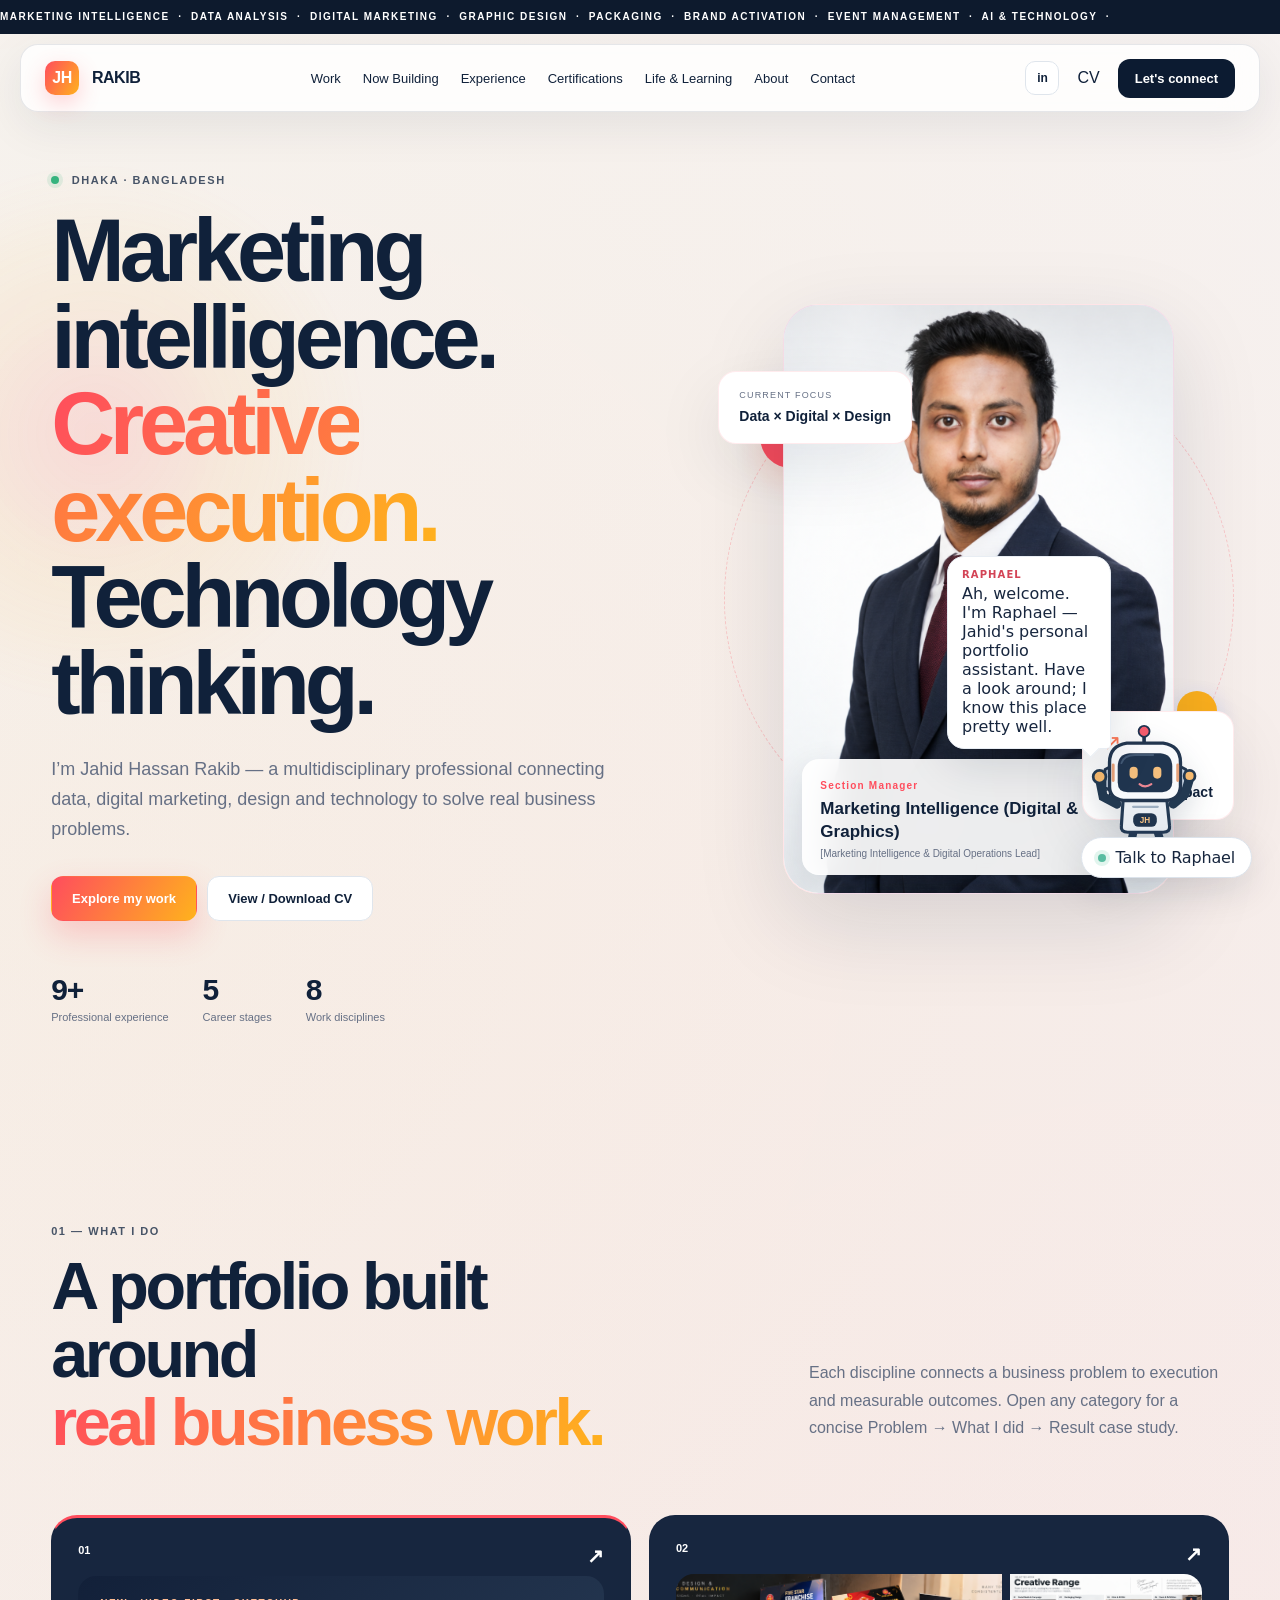
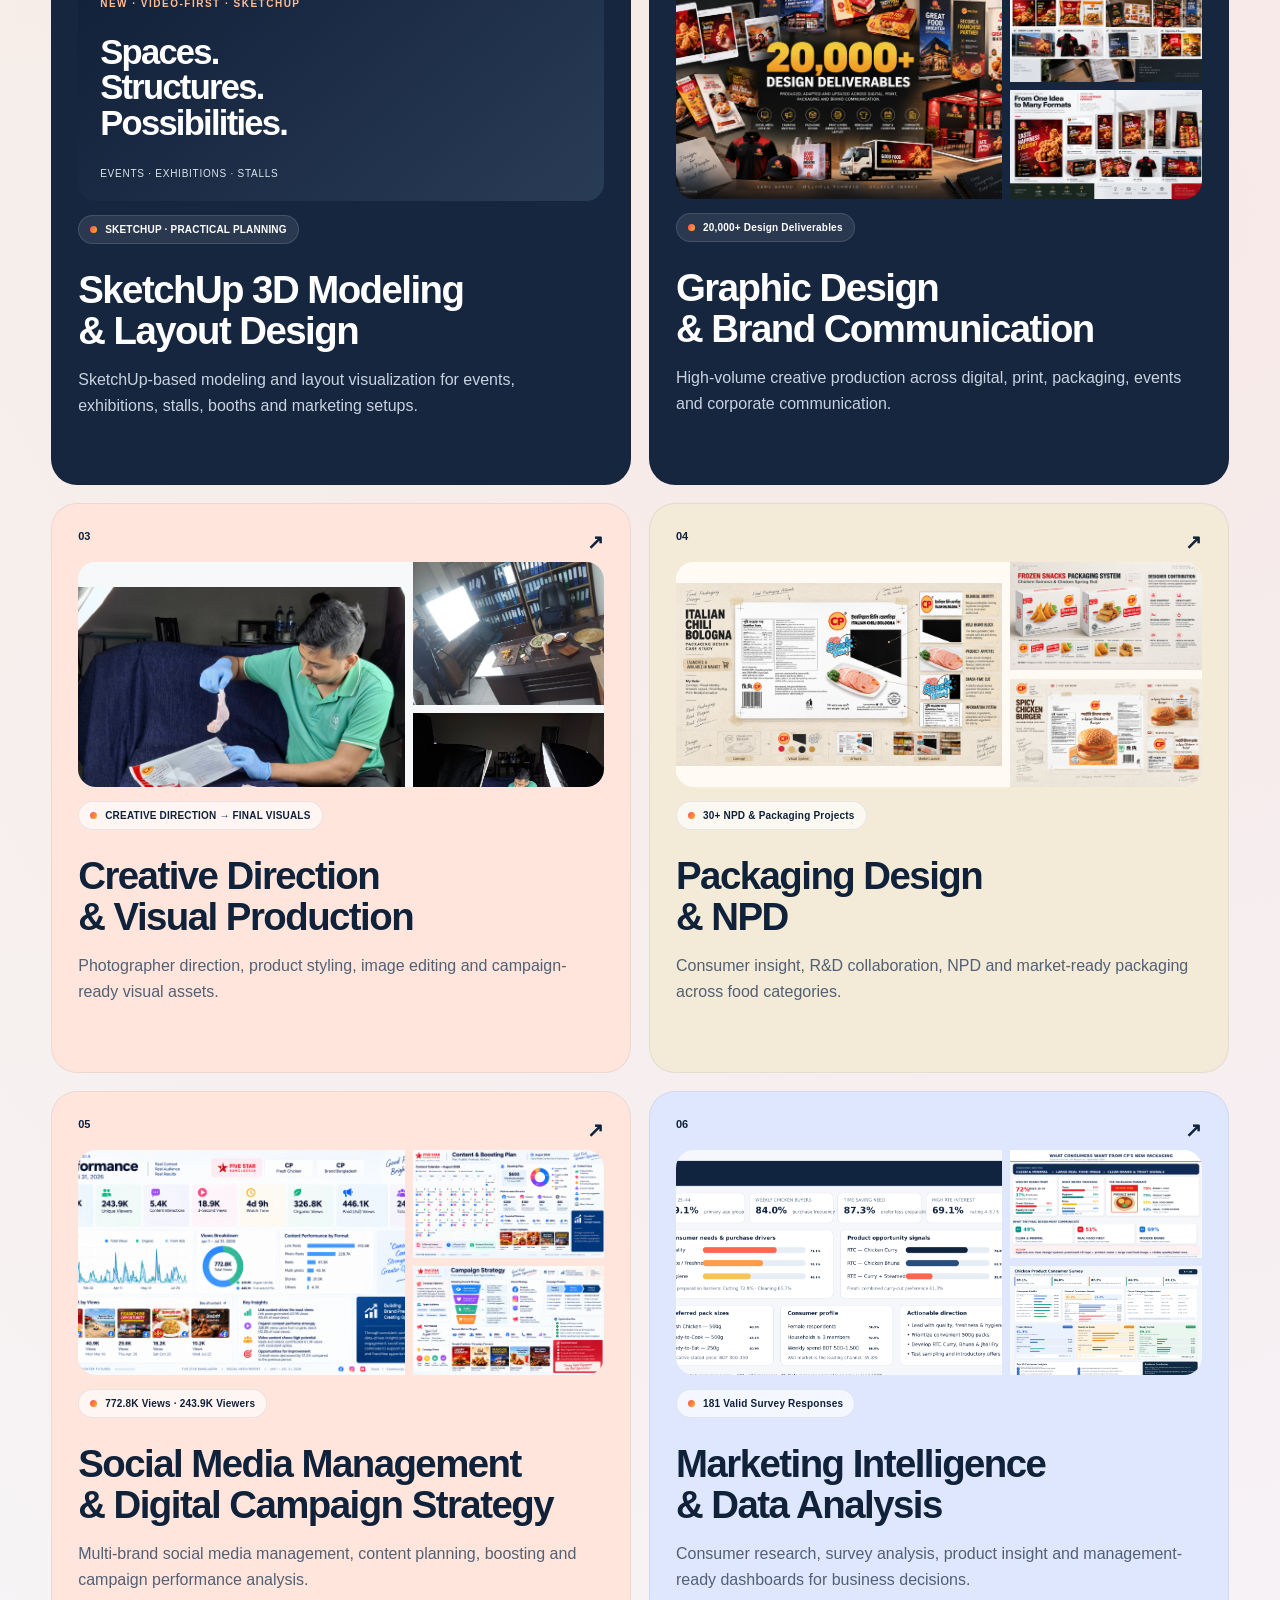
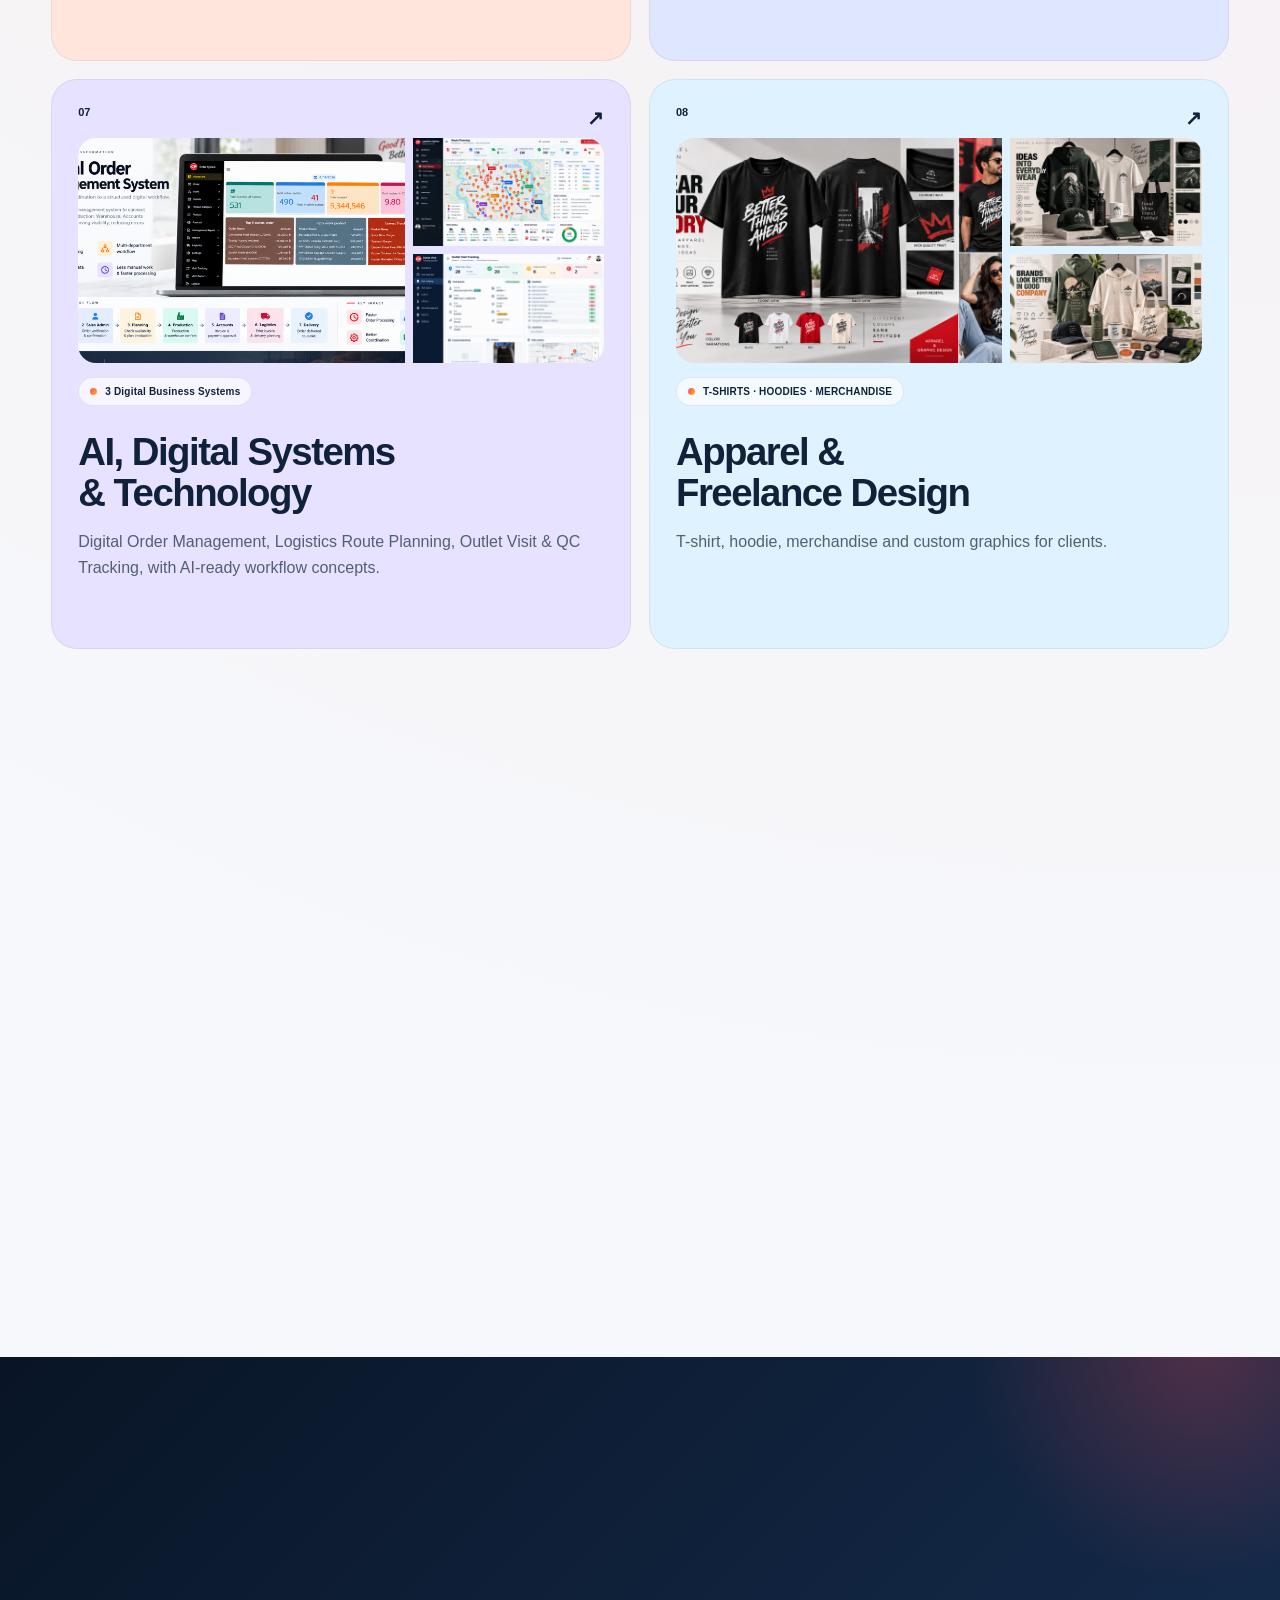
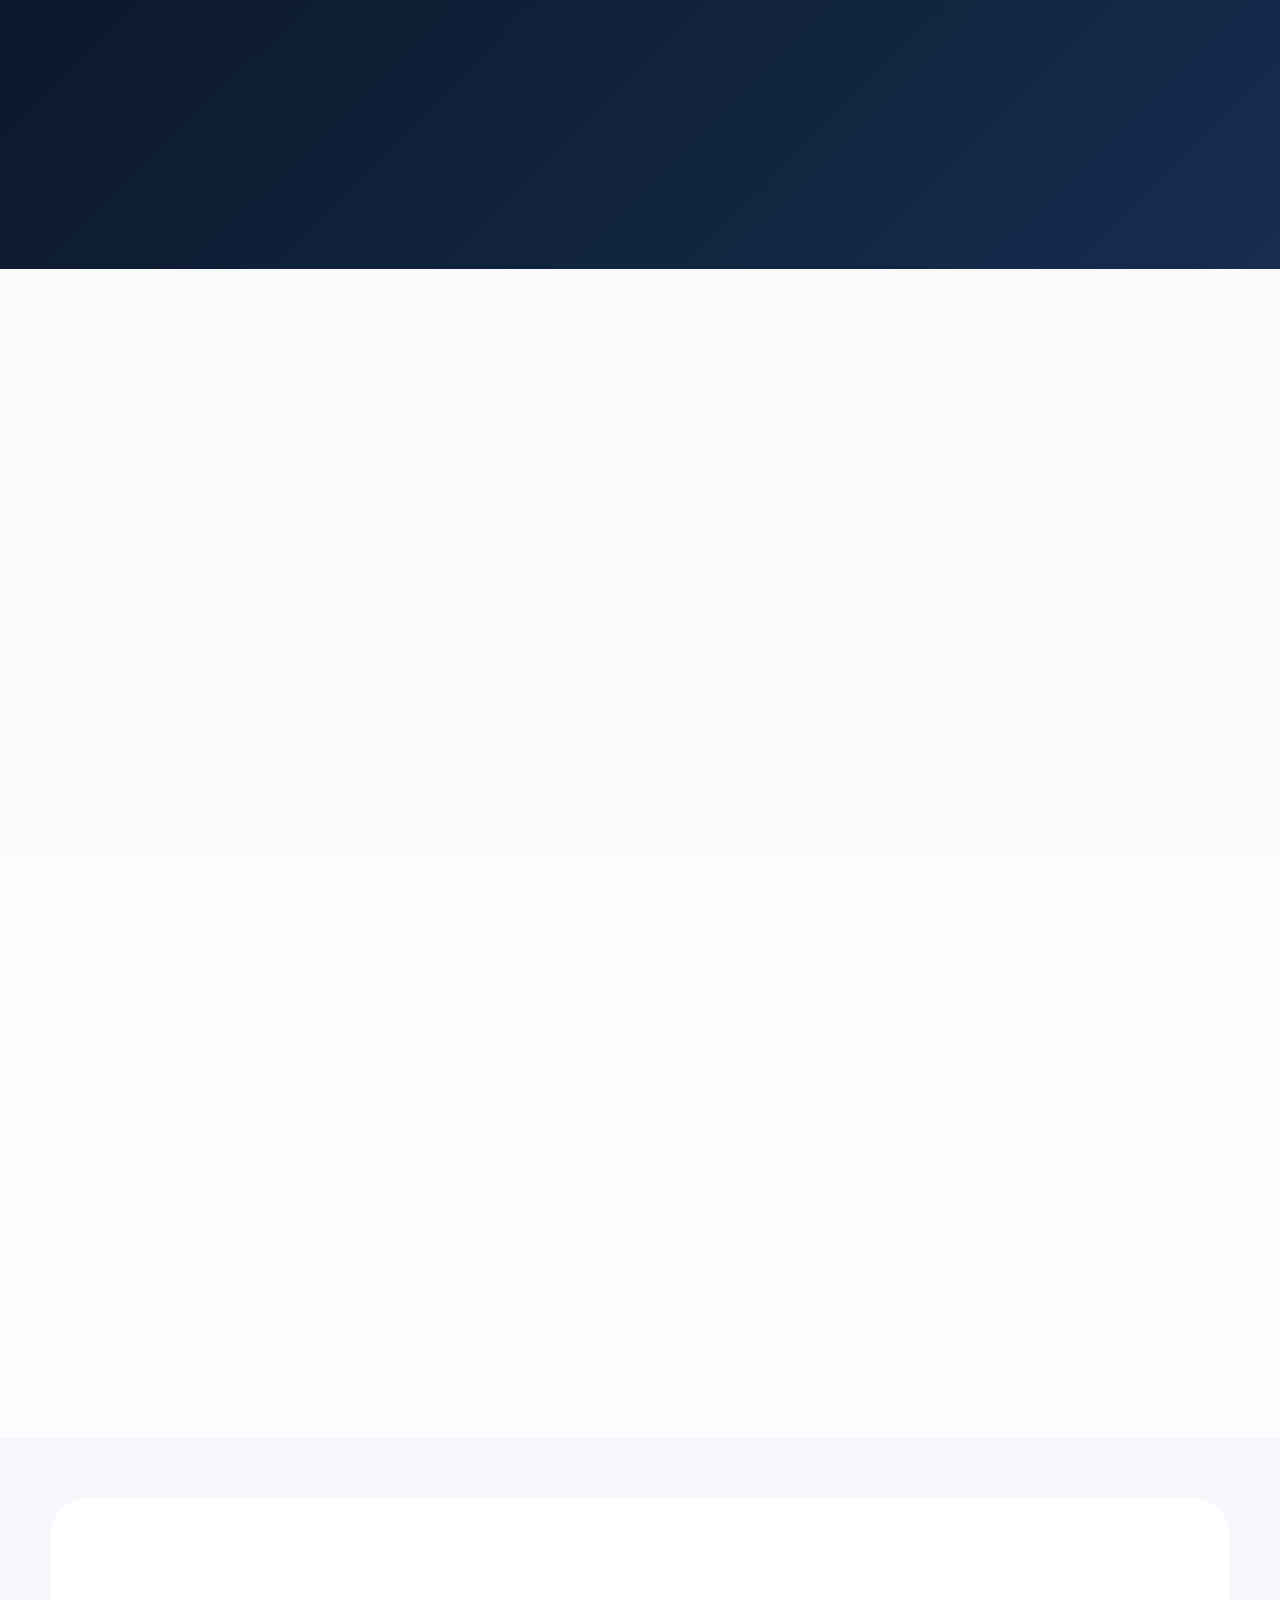
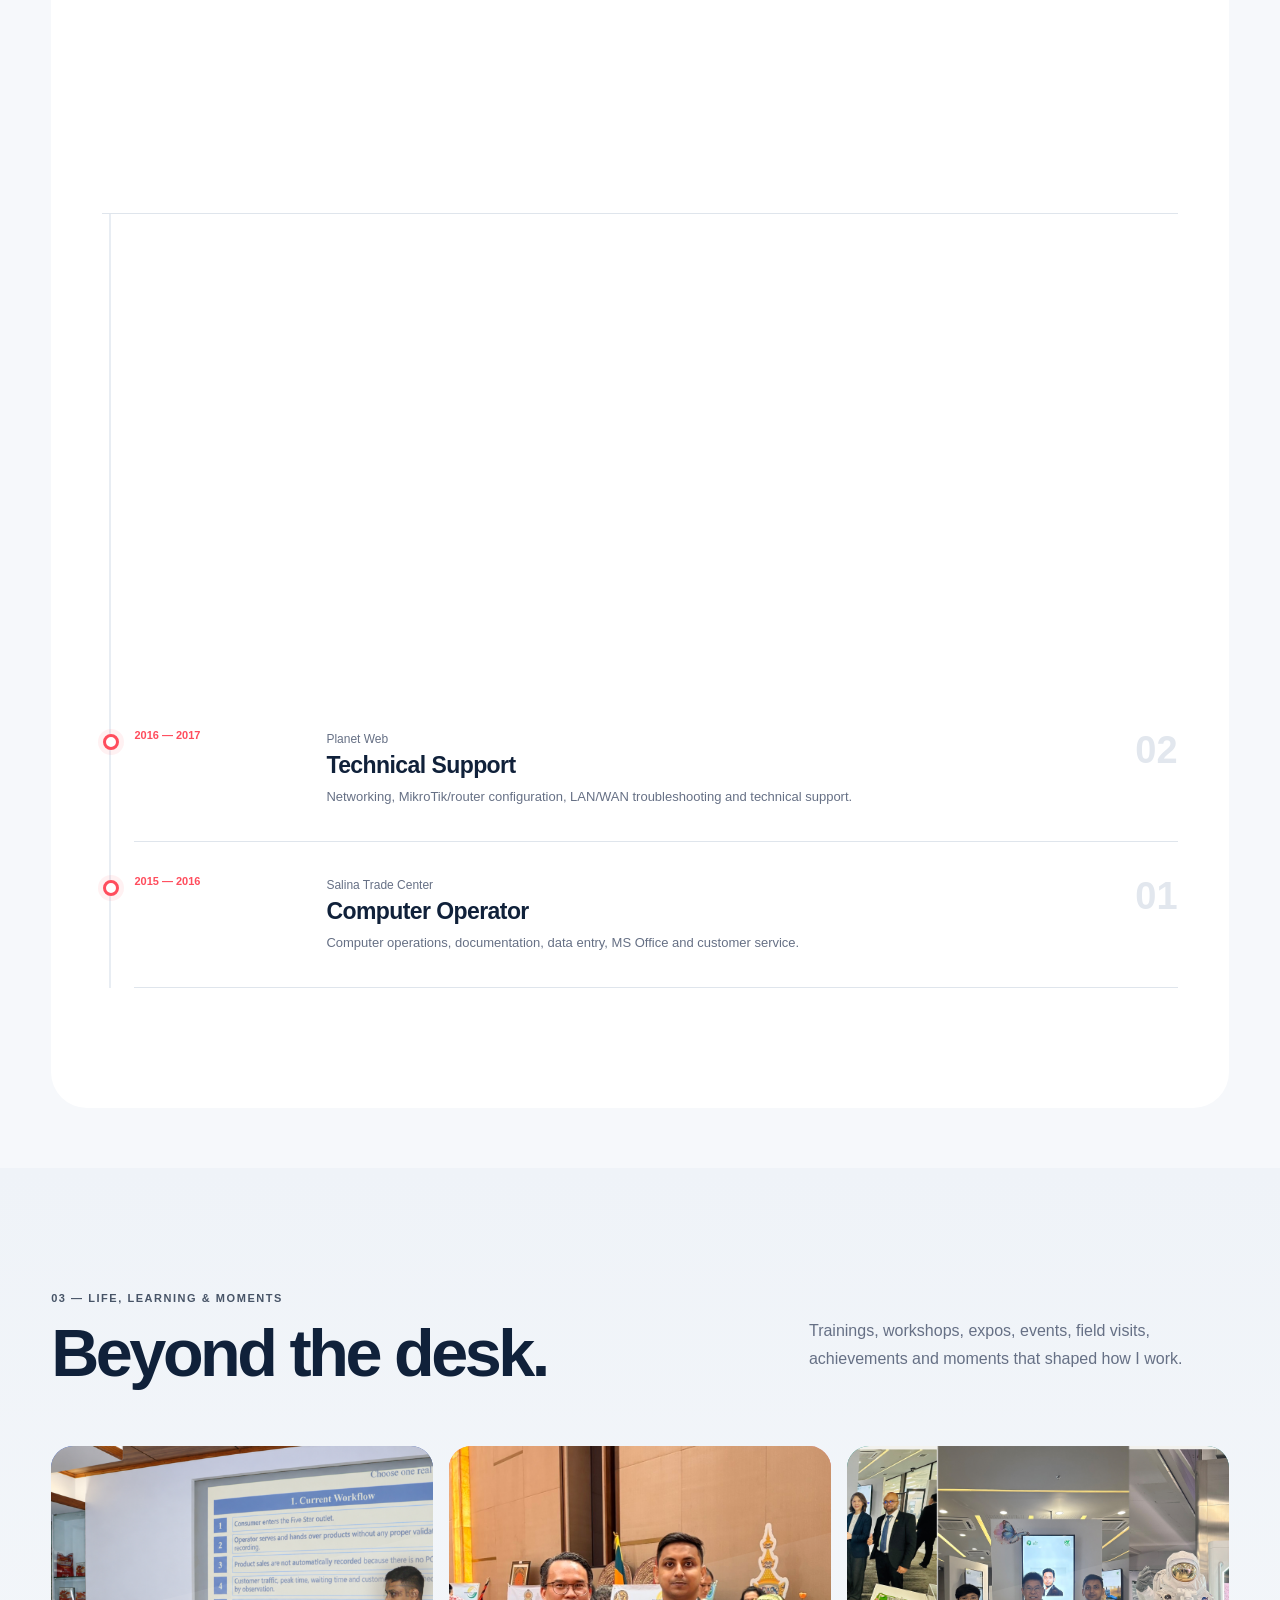
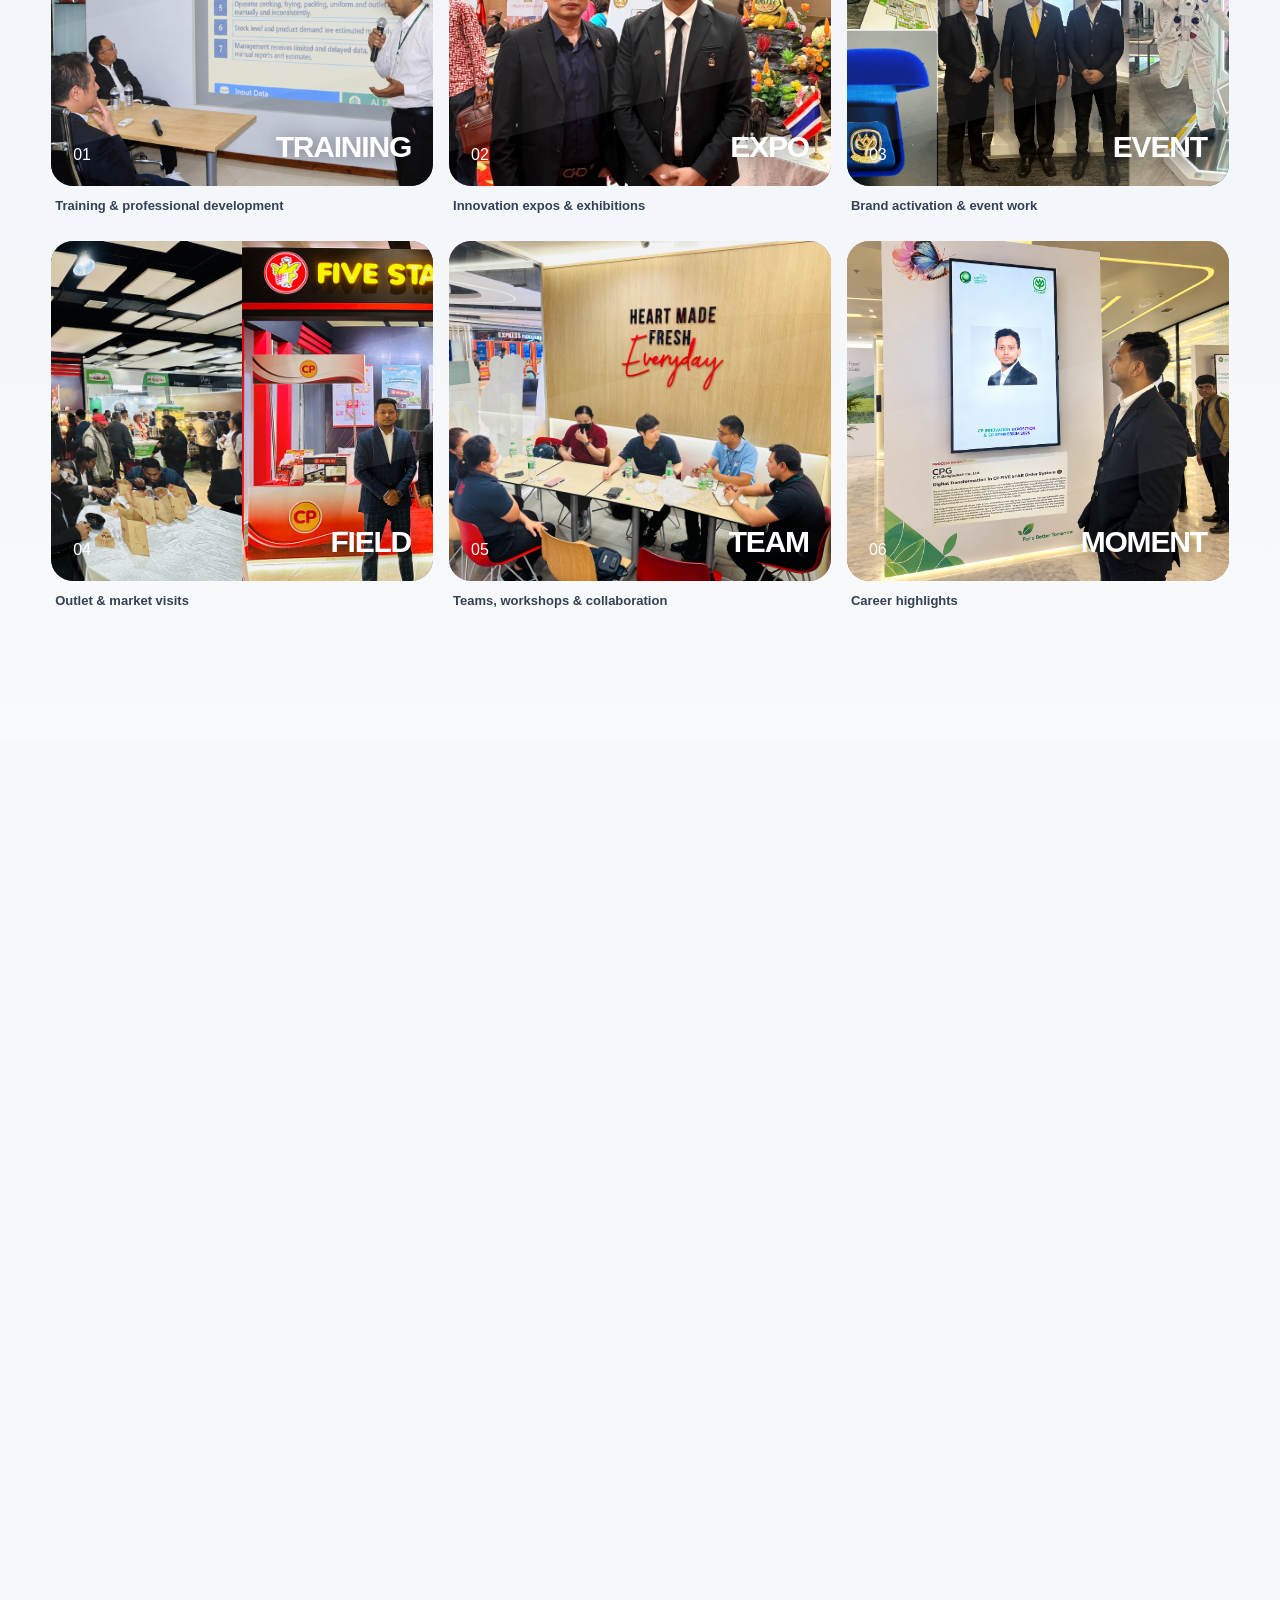
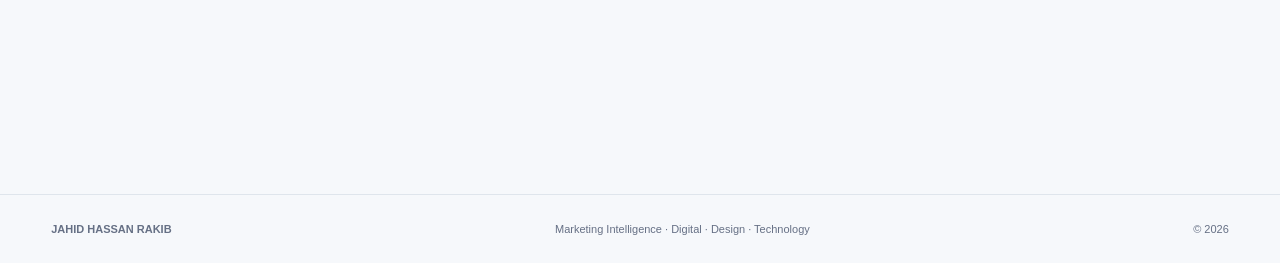
==== commit b83022dc: "Integrate Raphael assistant into existing portfolio index.html" ====
--- a/index.html
+++ b/index.html
@@ -14,6 +14,8 @@
 <link href="https://fonts.googleapis.com/css2?family=Inter:wght@400;500;600;700;800&display=swap" rel="stylesheet">
 <link rel="stylesheet" href="style.css"><link rel="stylesheet" href="contact-updates.css"><link rel="stylesheet" href="premium-redesign.css">
 <script type="application/ld+json">{"@context":"https://schema.org","@type":"Person","name":"Jahid Hassan Rakib","url":"https://jahidhrk.github.io/portfolio/","jobTitle":"Section Manager — Marketing Intelligence (Digital & Graphics)","address":{"@type":"PostalAddress","addressLocality":"Dhaka","addressCountry":"Bangladesh"},"sameAs":["https://www.linkedin.com/in/jhrakib/","https://github.com/jahidhrk"]}</script>
+
+<link rel="stylesheet" href="raphael.css">
 </head>
 <body>
 <div class="cursor-dot" aria-hidden="true"></div>
@@ -125,4 +127,6 @@
 </main>
 <footer><b>JAHID HASSAN RAKIB</b><span>Marketing Intelligence · Digital · Design · Technology</span><span>© 2026</span></footer>
 <script src="script.js"></script>
+
+<script defer src="raphael-knowledge.js"></script><script defer src="raphael-brain.js"></script><script defer src="raphael.js"></script>
 </body></html>
--- a/raphael.css
+++ b/raphael.css
@@ -0,0 +1,90 @@
+/* RAPHAEL BODY — scoped interactive layer; existing portfolio styles remain intact. */
+#raphael-root{--rap-ink:#17263e;--rap-red:#f35262;--rap-gold:#ffbc69;--rap-paper:#fff;--rap-muted:#6b7789;position:relative;z-index:2000;font-family:Inter,system-ui,-apple-system,sans-serif}
+#raphael-root *{box-sizing:border-box}
+#raphael-root button,#raphael-root input{font:inherit}
+#raphael-root button{cursor:pointer}
+#raphael-root button:focus-visible,#raphael-root input:focus-visible{outline:3px solid var(--rap-gold);outline-offset:3px}
+.raphael-stage{position:fixed;top:0;left:0;z-index:2001;pointer-events:none;transform:translate3d(calc(100vw - 160px),calc(100vh - 245px),0);transition:transform 1.05s cubic-bezier(.2,.8,.24,1)}
+.raphael-avatar{pointer-events:auto;position:relative;display:grid;place-items:center;width:100px;height:122px;padding:0;border:0;background:transparent;transform-origin:center bottom;filter:drop-shadow(0 12px 14px rgba(23,38,62,.15));transition:filter .25s}
+.raphael-avatar:hover{filter:drop-shadow(0 13px 19px rgba(23,38,62,.22))}
+.raphael-avatar:focus-visible{border-radius:20px}
+.raphael-svg{width:100%;height:100%;overflow:visible}
+.raphael-eye{transform-box:fill-box;transform-origin:center;animation:rap-blink 7.5s infinite}
+.raphael-wave-arm,.raphael-point-arm,.raphael-leg-left,.raphael-leg-right{transform-box:fill-box;transform-origin:top center}
+.raphael-stage[data-mood="waving"] .raphael-wave-arm,.raphael-stage[data-mood="happy"] .raphael-wave-arm{animation:rap-wave .48s ease-in-out 4 alternate}
+.raphael-stage[data-mood="pointing"] .raphael-point-arm{transform:rotate(-37deg)}
+.raphael-stage[data-mood="walking"] .raphael-leg-left{animation:rap-step .36s ease-in-out infinite alternate}
+.raphael-stage[data-mood="walking"] .raphael-leg-right{animation:rap-step .36s ease-in-out infinite alternate-reverse}
+.raphael-stage[data-mood="curious"] .raphael-svg,.raphael-stage[data-mood="observing"] .raphael-svg{transform:rotate(-5deg)}
+.raphael-stage[data-mood="sleeping"] .raphael-eye{transform:scaleY(.12);animation:none}
+.raphael-stage[data-mood="sleeping"] .raphael-svg{transform:rotate(8deg)}
+.raphael-stage[data-mood="excited"] .raphael-svg{animation:rap-hop .46s ease 3}
+.raphael-stage[data-mood="thinking"] .raphael-eye{transform:scaleY(.7)}
+.raphael-stage[data-mood="talking"] .raphael-mouth{animation:rap-talk .24s linear infinite alternate;transform-origin:center;transform-box:fill-box}
+.raphael-stage[data-mood="sitting"] .raphael-leg-left{transform:rotate(-44deg)}
+.raphael-stage[data-mood="sitting"] .raphael-leg-right{transform:rotate(44deg)}
+.raphael-stage[data-mood="surprised"] .raphael-eye{transform:scale(1.22)}
+.raphael-stage[data-mood="helping"] .raphael-wave-arm{transform:rotate(-15deg)}
+.raphael-stage[data-mood="idle"] .raphael-svg{animation:rap-breathe 4.8s ease-in-out infinite}
+.raphael-bubble{pointer-events:auto;position:absolute;right:84px;bottom:98px;max-width:246px;min-width:164px;padding:12px 14px;border-radius:17px 17px 4px 17px;background:var(--rap-paper);border:1px solid #e8edf3;box-shadow:0 13px 46px rgba(15,31,52,.14);font-size:11px;line-height:1.55;color:var(--rap-ink);text-align:left;opacity:0;visibility:hidden;transform:translateY(7px);transition:opacity .25s,transform .25s;cursor:pointer}
+.raphael-bubble:after{content:"";position:absolute;right:13px;bottom:-7px;width:12px;height:12px;transform:rotate(45deg);border-right:1px solid #e8edf3;border-bottom:1px solid #e8edf3;background:white}
+.raphael-bubble.is-visible{opacity:1;visibility:visible;transform:translateY(0)}
+.raphael-bubble strong{display:block;font-size:10px;font-weight:850;letter-spacing:.11em;color:#d34456;margin-bottom:4px}
+.raphael-beacon{position:fixed;bottom:22px;right:28px;z-index:2002;border:1px solid #dce3eb;border-radius:999px;background:#fff;color:var(--rap-ink);box-shadow:0 12px 38px rgba(15,31,52,.13);display:flex;align-items:center;gap:10px;padding:10px 16px;font-size:12px;font-weight:800;letter-spacing:-.01em}
+.raphael-beacon:before{content:"";width:8px;height:8px;border-radius:50%;background:#59bca1;box-shadow:0 0 0 4px #e2f5ee}
+.raphael-beacon:hover{border-color:var(--rap-red)}
+.raphael-panel{position:fixed;z-index:2005;right:24px;bottom:78px;width:min(398px,calc(100vw - 32px));height:min(590px,calc(100dvh - 110px));min-height:300px;display:flex;flex-direction:column;background:#fff;border:1px solid #e2e7ee;box-shadow:0 28px 110px rgba(15,31,52,.23);border-radius:25px;overflow:hidden;opacity:0;visibility:hidden;transform:translateY(17px) scale(.98);transition:opacity .23s ease,transform .23s ease,visibility .23s}
+.raphael-panel.is-open{opacity:1;visibility:visible;transform:translateY(0) scale(1)}
+.raphael-panel-header{background:linear-gradient(135deg,#14243d,#30425c);padding:18px 18px 16px;color:#fff;display:flex;align-items:center;justify-content:space-between;gap:10px}
+.raphael-panel-heading{min-width:0}
+.raphael-panel-heading small{color:#fac292;display:block;font-size:9px;letter-spacing:.13em;font-weight:850;margin-bottom:4px}
+.raphael-panel-heading h2{font-size:20px;letter-spacing:-.045em;line-height:1.2;color:#fff;margin:0;font-weight:800}
+.raphael-panel-heading p{color:#cad5e3;font-size:10px;margin:5px 0 0;line-height:1.4}
+.raphael-panel-actions{display:flex;gap:6px;align-items:center}
+.raphael-icon-button{height:33px;width:33px;flex-shrink:0;border:1px solid rgba(255,255,255,.25);border-radius:11px;background:rgba(255,255,255,.1);color:#fff;font-size:15px;display:grid;place-items:center;padding:0}
+.raphael-icon-button:hover{background:rgba(255,255,255,.2)}
+.raphael-log{flex:1;min-height:0;overflow:auto;padding:18px 17px 14px;overscroll-behavior:contain;background:linear-gradient(180deg,#fff 0%,#fcfdff 100%);display:flex;flex-direction:column;gap:14px}
+.raphael-turn{display:flex;flex-direction:column;gap:6px;max-width:95%}
+.raphael-turn.is-visitor{align-self:flex-end;max-width:90%;align-items:flex-end}
+.raphael-turn.is-raphael{align-self:flex-start}
+.raphael-speaker{font-size:9px;font-weight:850;letter-spacing:.12em;color:#b14a54}
+.raphael-turn.is-visitor .raphael-speaker{color:#697a90}
+.raphael-message{font-size:12px;line-height:1.75;overflow-wrap:anywhere;white-space:pre-wrap;padding:11px 13px;border-radius:14px;background:#f1f4f8;color:#24344a;border:1px solid #e6eaf1}
+.raphael-turn.is-visitor .raphael-message{background:#1e314b;color:#fff;border-color:#1e314b;border-bottom-right-radius:4px}
+.raphael-turn.is-raphael .raphael-message{border-bottom-left-radius:4px}
+.raphael-quick{display:flex;flex-wrap:wrap;gap:7px;align-self:flex-start}
+.raphael-quick button,.raphael-route{border:1px solid #e0e5ed;border-radius:999px;background:#fff;color:#33445a;font-size:10px;font-weight:750;line-height:1.35;padding:8px 10px;max-width:100%}
+.raphael-quick button:hover,.raphael-route:hover{background:#fff5f1;border-color:#ffc3a6}
+.raphael-route{align-self:flex-start;background:#fff1e9;border-color:#f6d5c0;color:#9d473b}
+.raphael-form{display:flex;align-items:center;gap:8px;border-top:1px solid #ecedf1;background:#fff;padding:12px}
+.raphael-input{flex:1;min-width:0;border:1px solid #dfe5ed;border-radius:13px;padding:12px 13px;font-size:12px!important;background:#fff;color:#182940;outline:none}
+.raphael-input::placeholder{color:#8996a7}
+.raphael-send{flex-shrink:0;background:#192d47;color:#fff;border:0;border-radius:13px;padding:12px 13px;font-size:12px;font-weight:800}
+.raphael-send:hover{background:#314965}
+.raphael-panel-footer{font-size:9px;color:#8491a3;background:#fff;line-height:1.45;padding:0 15px 10px;text-align:center}
+.raphael-stage.is-minimized,.raphael-stage.is-minimized .raphael-bubble{display:none}
+#raphael-root.is-minimized .raphael-beacon{opacity:.95}
+#raphael-root.is-open .raphael-beacon{display:none}
+.raphael-minidock{position:fixed;z-index:2002;right:17px;bottom:17px;border:1px solid #dfe4ec;border-radius:999px;background:#fff;box-shadow:0 9px 30px rgba(15,31,52,.12);color:#25374d;font-size:11px;font-weight:800;padding:12px 16px;display:none}
+#raphael-root.is-minimized .raphael-minidock{display:block}
+#raphael-root.is-minimized .raphael-beacon{display:none}
+@keyframes rap-blink{0%,42%,44%,86%,88%,100%{transform:scaleY(1)}43%,87%{transform:scaleY(.12)}}
+@keyframes rap-wave{from{transform:rotate(0)}to{transform:rotate(-40deg)}}
+@keyframes rap-step{from{transform:rotate(-18deg)}to{transform:rotate(18deg)}}
+@keyframes rap-hop{0%,100%{transform:translateY(0)}48%{transform:translateY(-9px)}}
+@keyframes rap-talk{from{transform:scaleX(.9) scaleY(.65)}to{transform:scaleX(1.12) scaleY(1.3)}}
+@keyframes rap-breathe{0%,100%{transform:translateY(0)}50%{transform:translateY(-3px)}}
+@media(max-width:850px){
+  .raphael-stage{transition:none}
+  .raphael-avatar{width:67px;height:82px}
+  .raphael-bubble{right:58px;bottom:68px;max-width:185px;font-size:10px;padding:10px}
+  .raphael-beacon{right:13px;bottom:12px;font-size:10px;padding:10px 13px}
+  .raphael-panel{right:8px;bottom:8px;width:calc(100vw - 16px);height:min(610px,calc(100dvh - 16px));border-radius:19px}
+  #raphael-root.is-open .raphael-stage{display:none}
+}
+@media(max-width:400px){.raphael-panel-header{padding:15px 13px}.raphael-message{font-size:11px}.raphael-log{padding:14px 12px}.raphael-form{padding:9px}}
+@media(prefers-reduced-motion:reduce){
+  .raphael-stage,.raphael-stage *,.raphael-panel,.raphael-bubble,.raphael-beacon{animation:none!important;transition:none!important}
+  .raphael-eye{animation:none!important}
+}
+@media print{#raphael-root{display:none!important}}
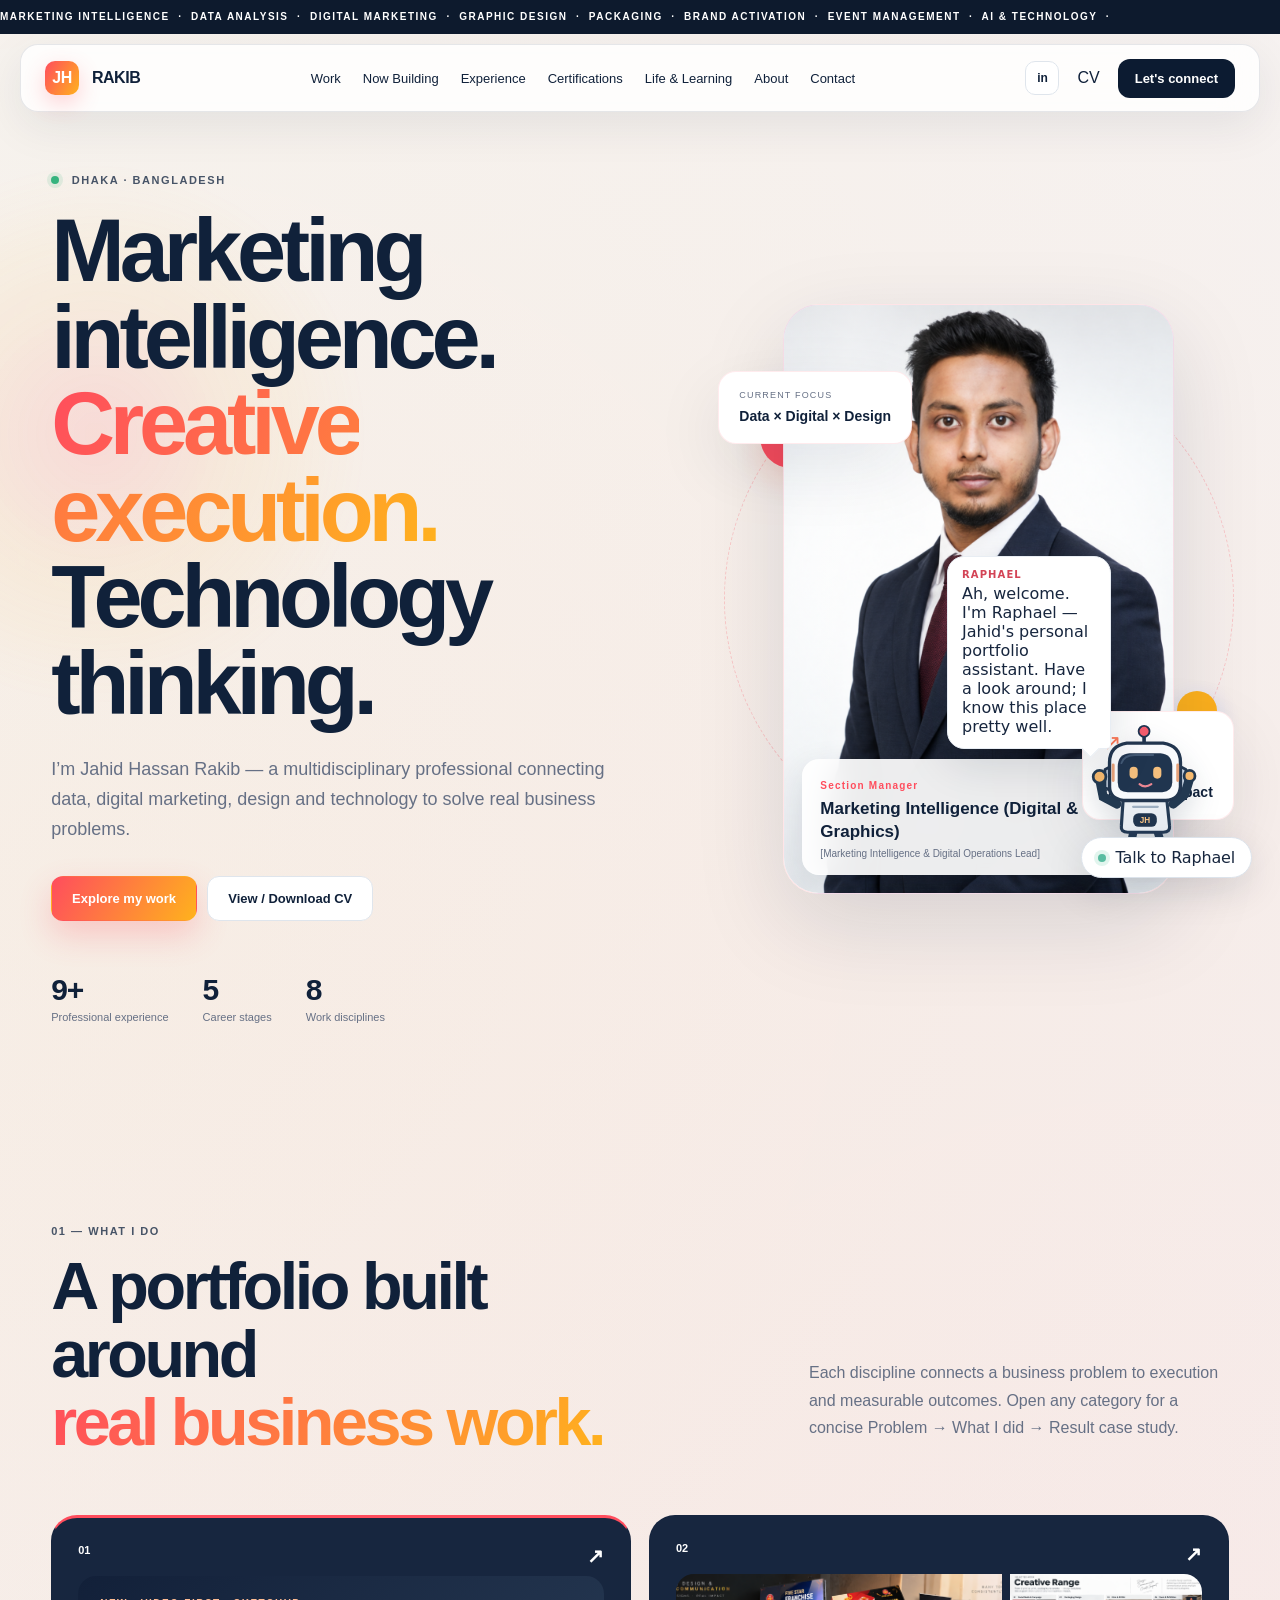
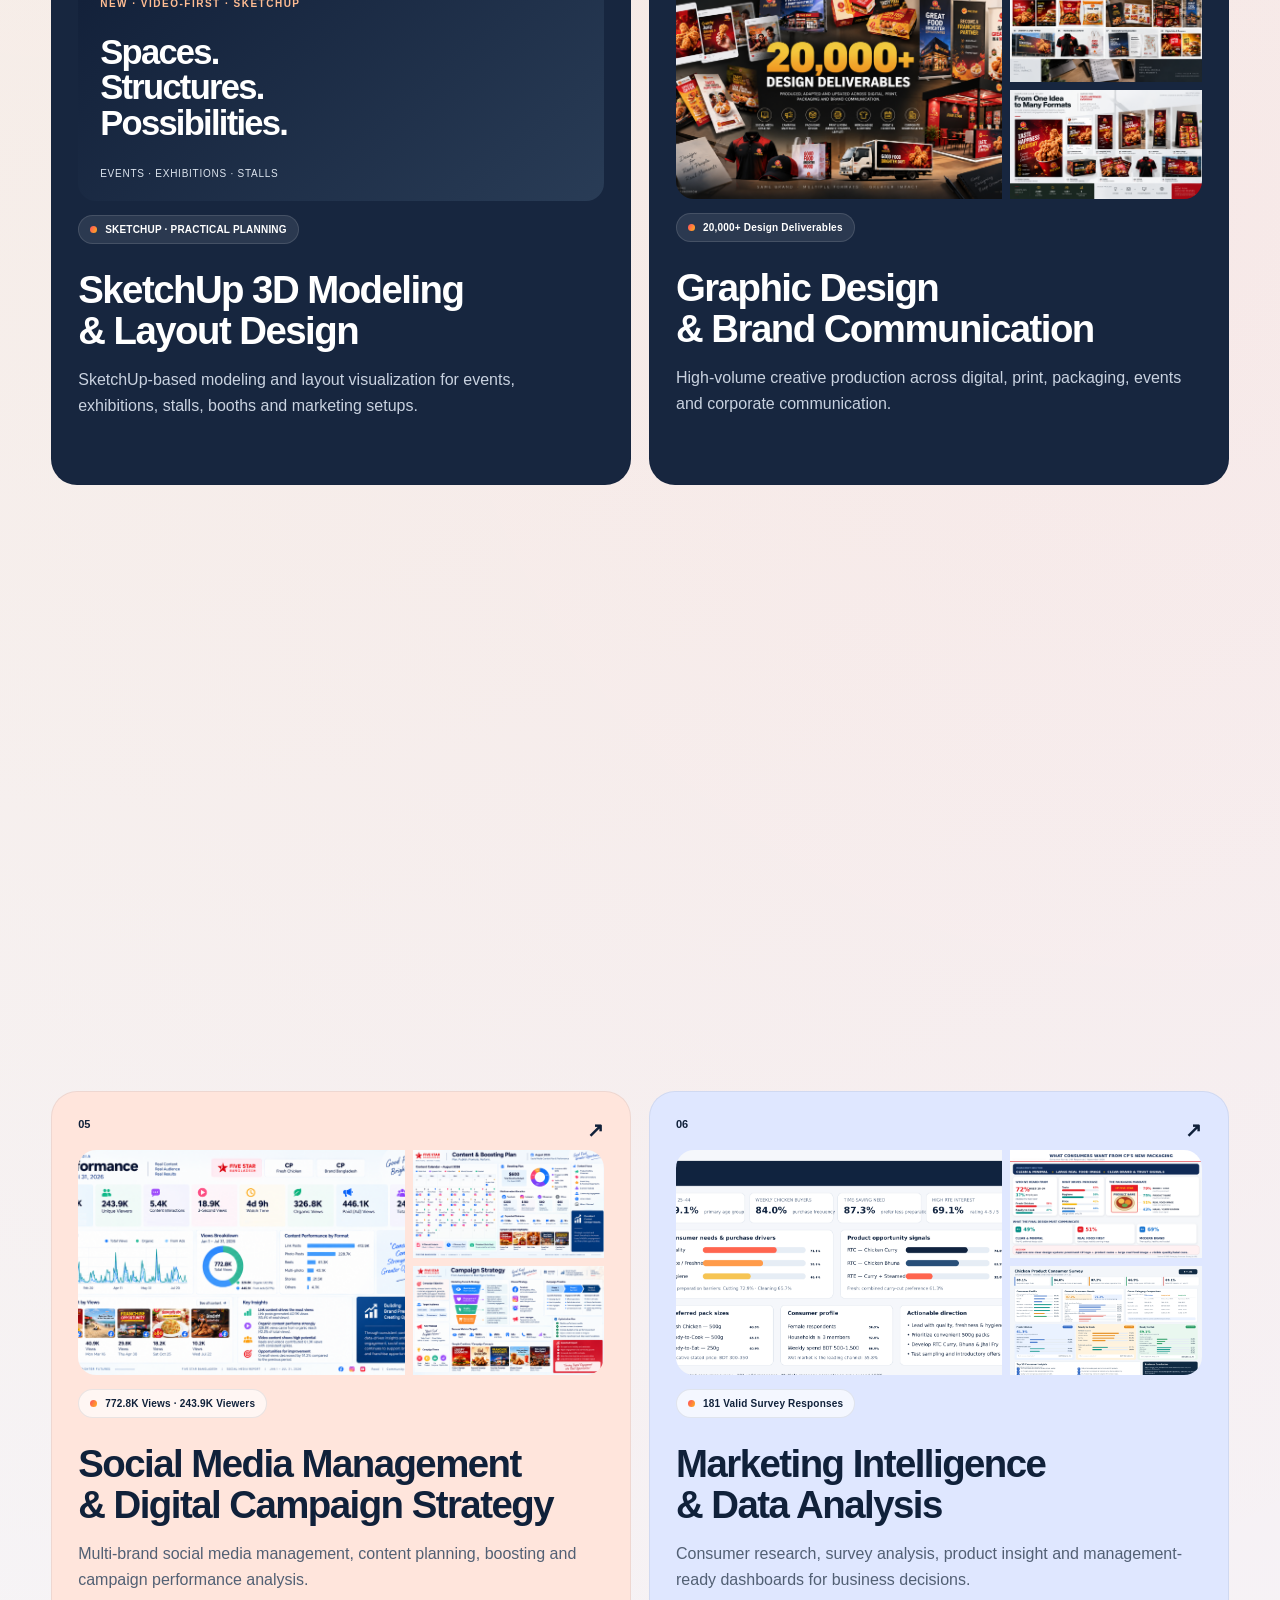
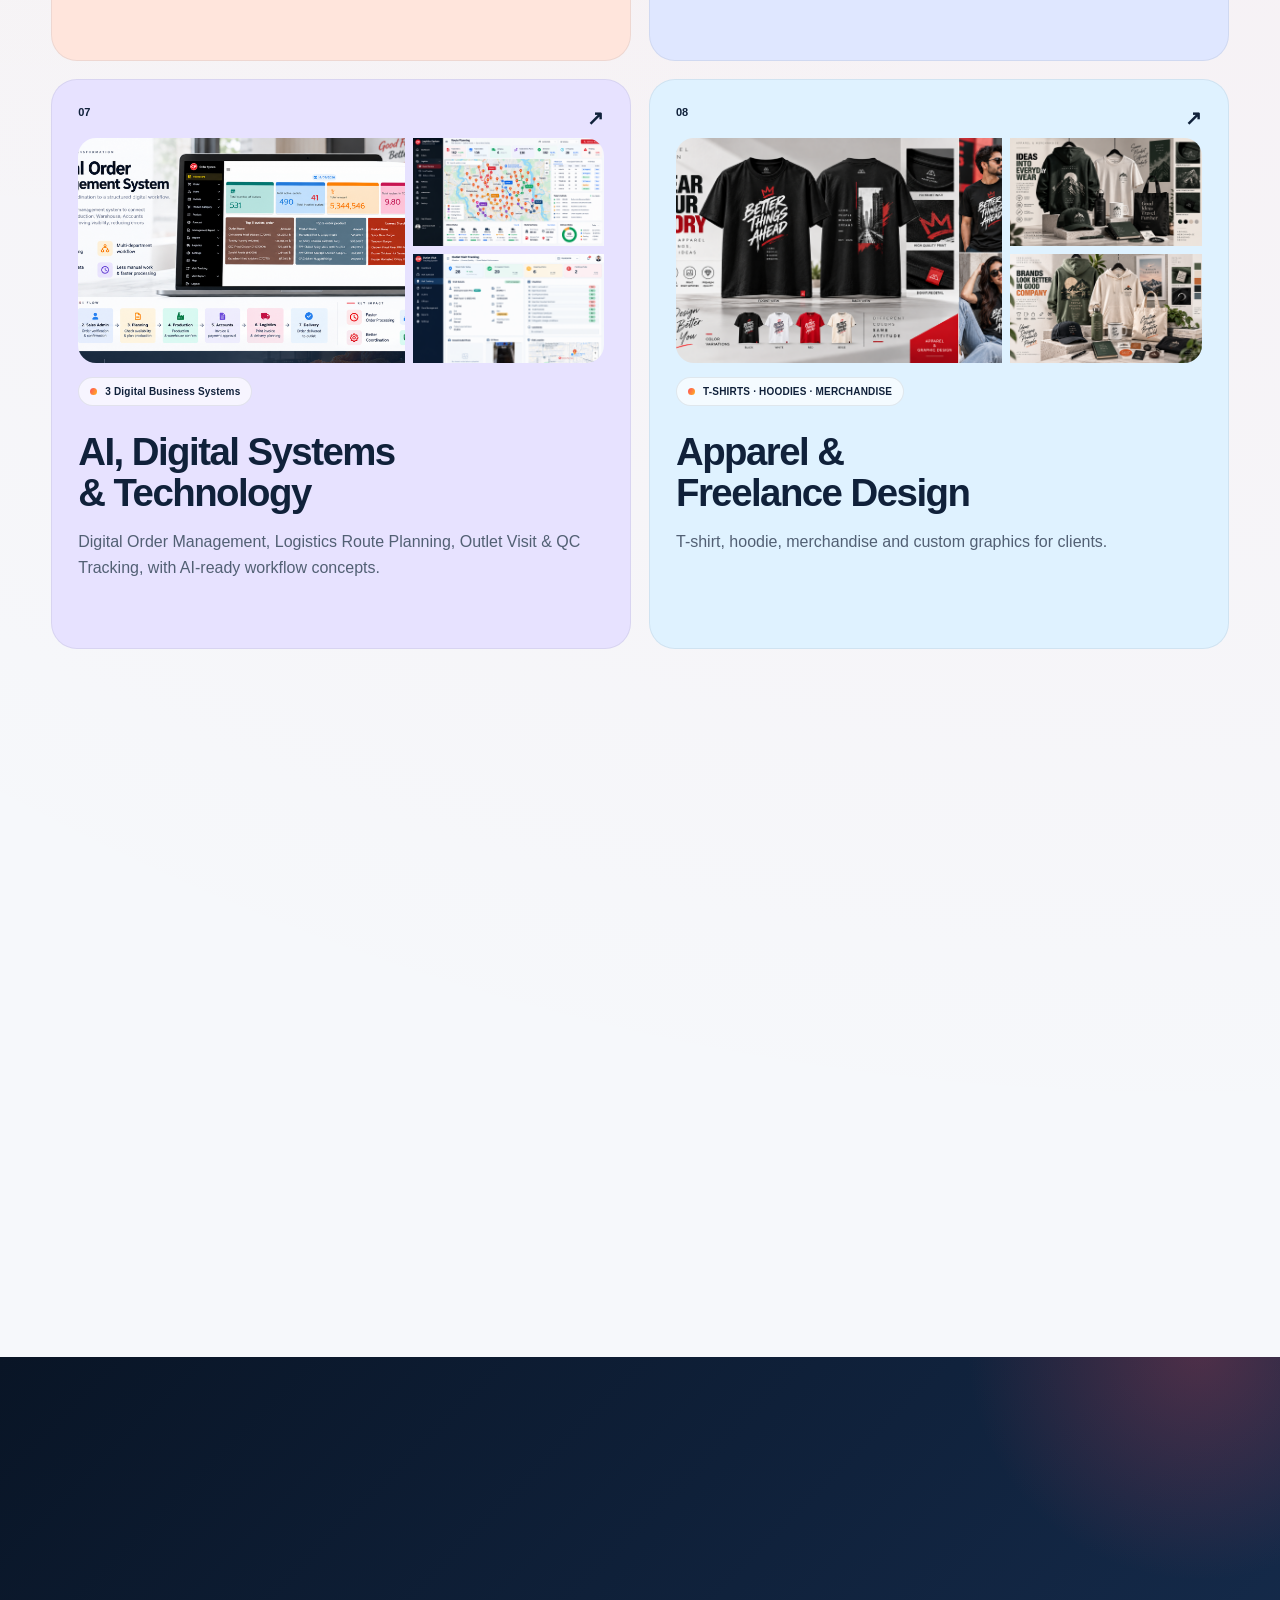
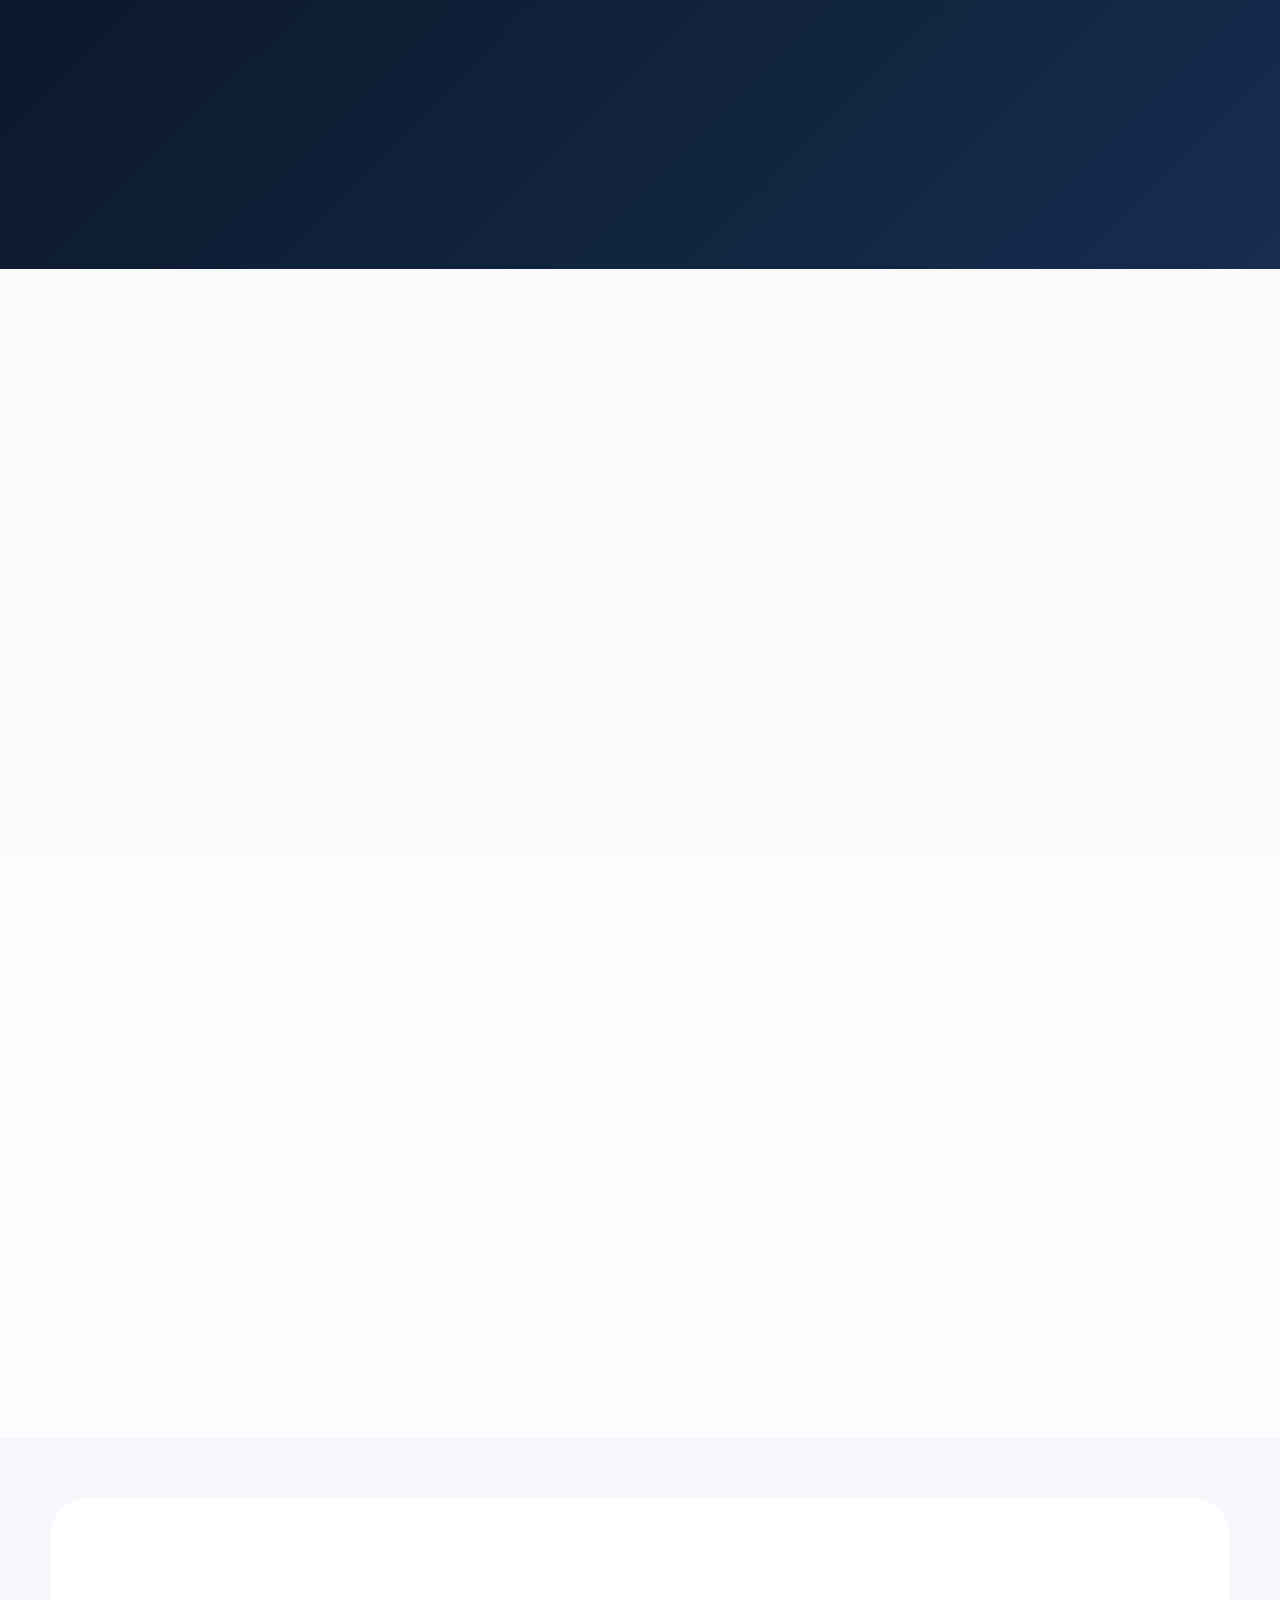
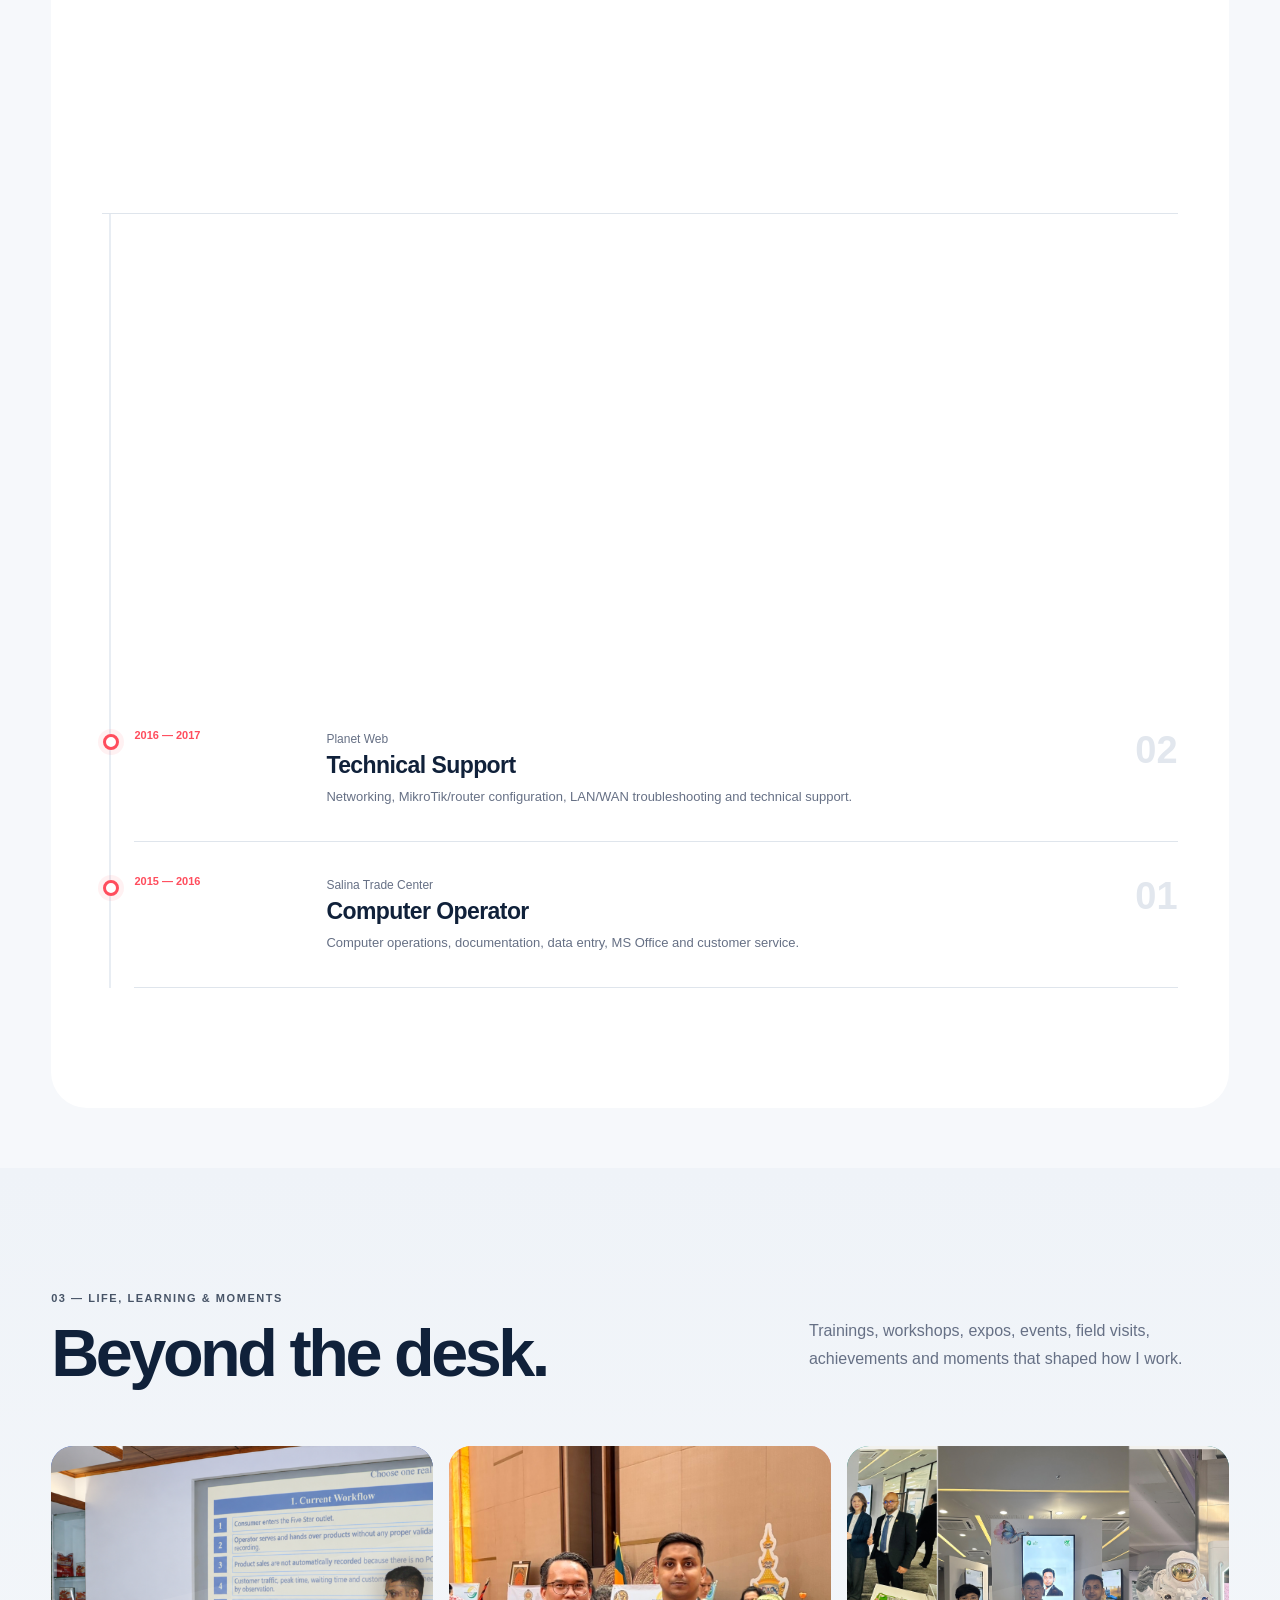
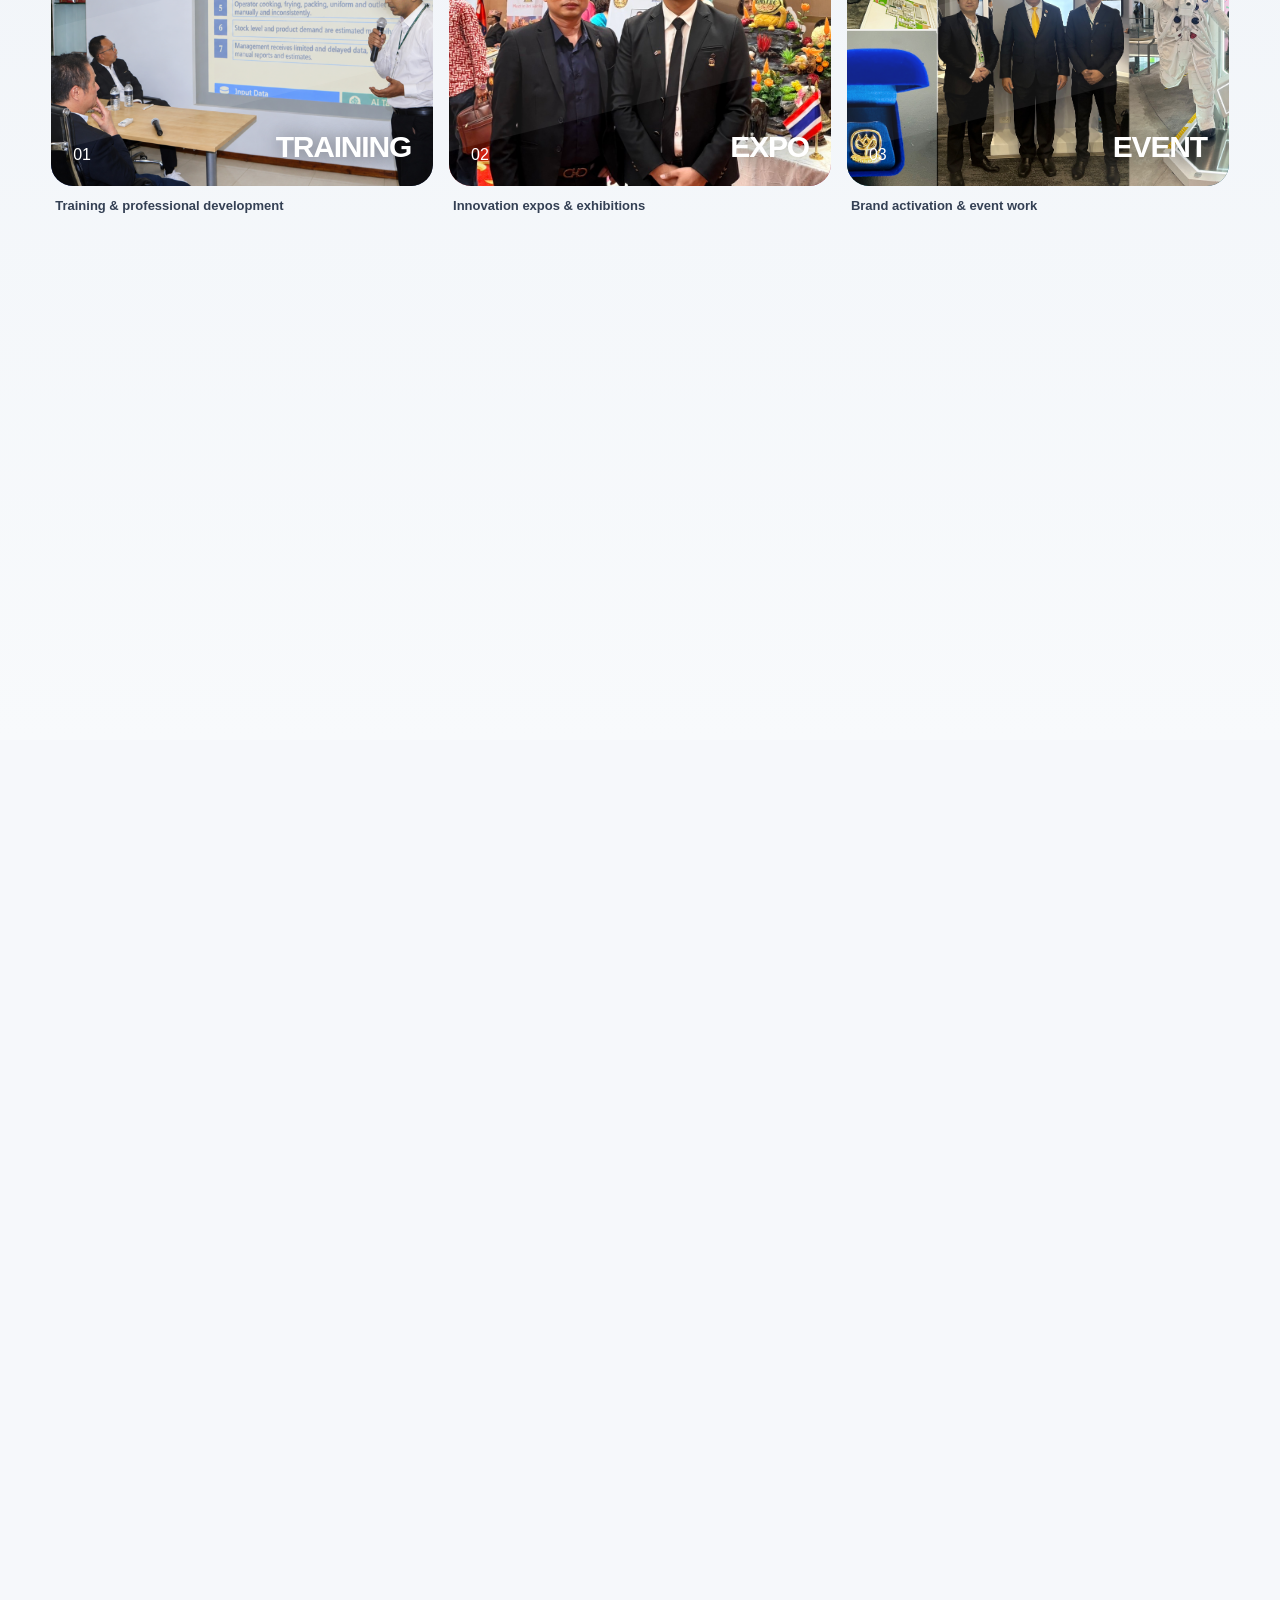
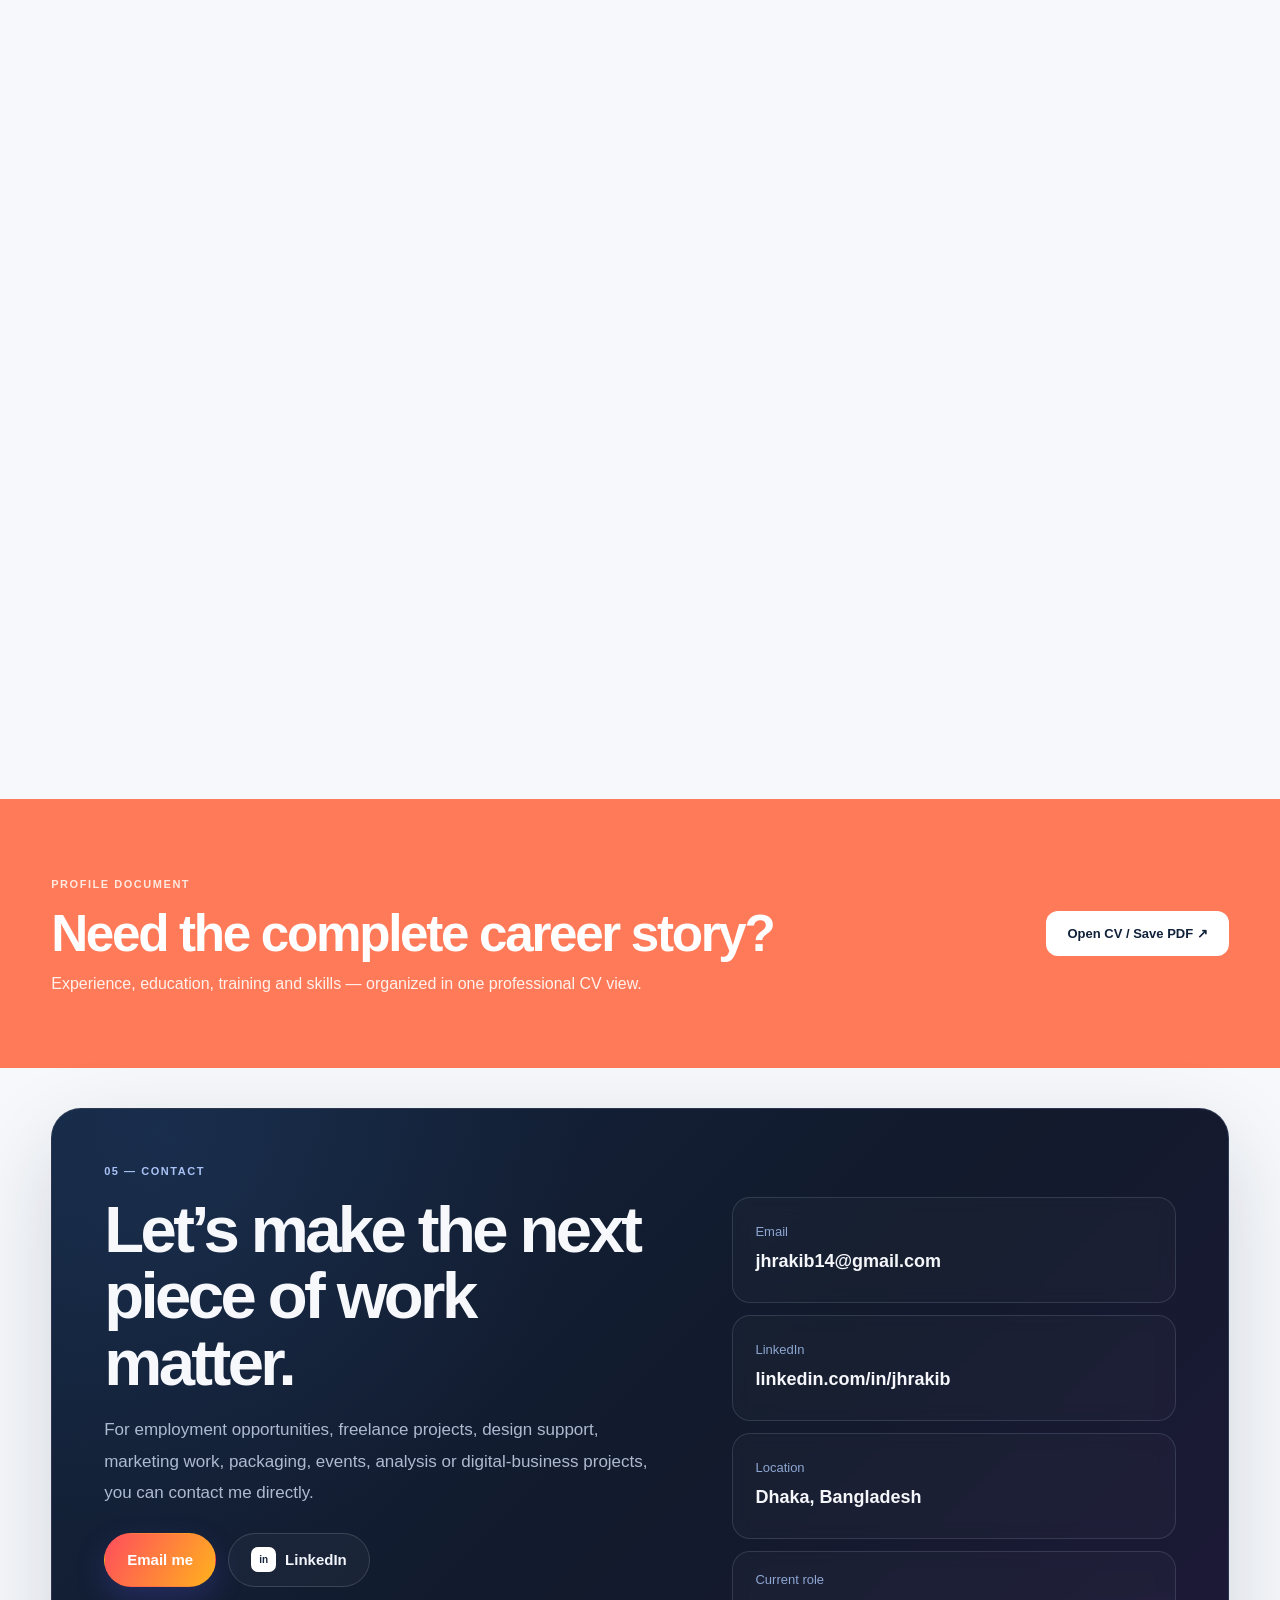
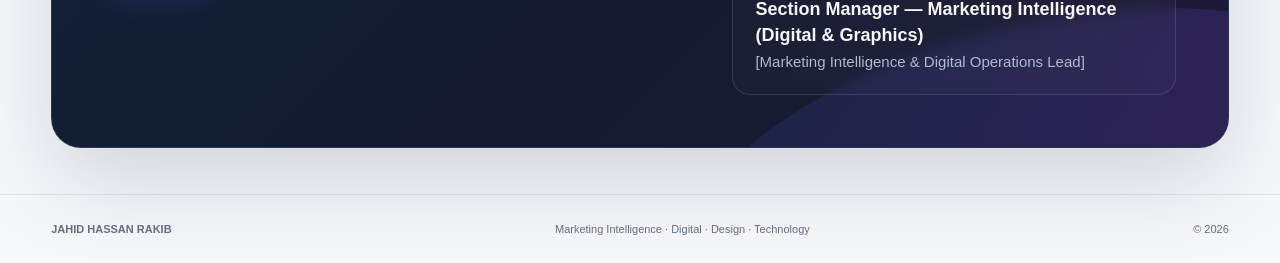
==== commit 236b3da7: "Load generated public portfolio knowledge before Raphael brain" ====
--- a/index.html
+++ b/index.html
@@ -128,5 +128,5 @@
 <footer><b>JAHID HASSAN RAKIB</b><span>Marketing Intelligence · Digital · Design · Technology</span><span>© 2026</span></footer>
 <script src="script.js"></script>
 
-<script defer src="raphael-knowledge.js"></script><script defer src="raphael-brain.js"></script><script defer src="raphael.js"></script>
+<script defer src="raphael-knowledge.js"></script><script defer src="raphael-corpus.js"></script><script defer src="raphael-brain.js"></script><script defer src="raphael.js"></script>
 </body></html>
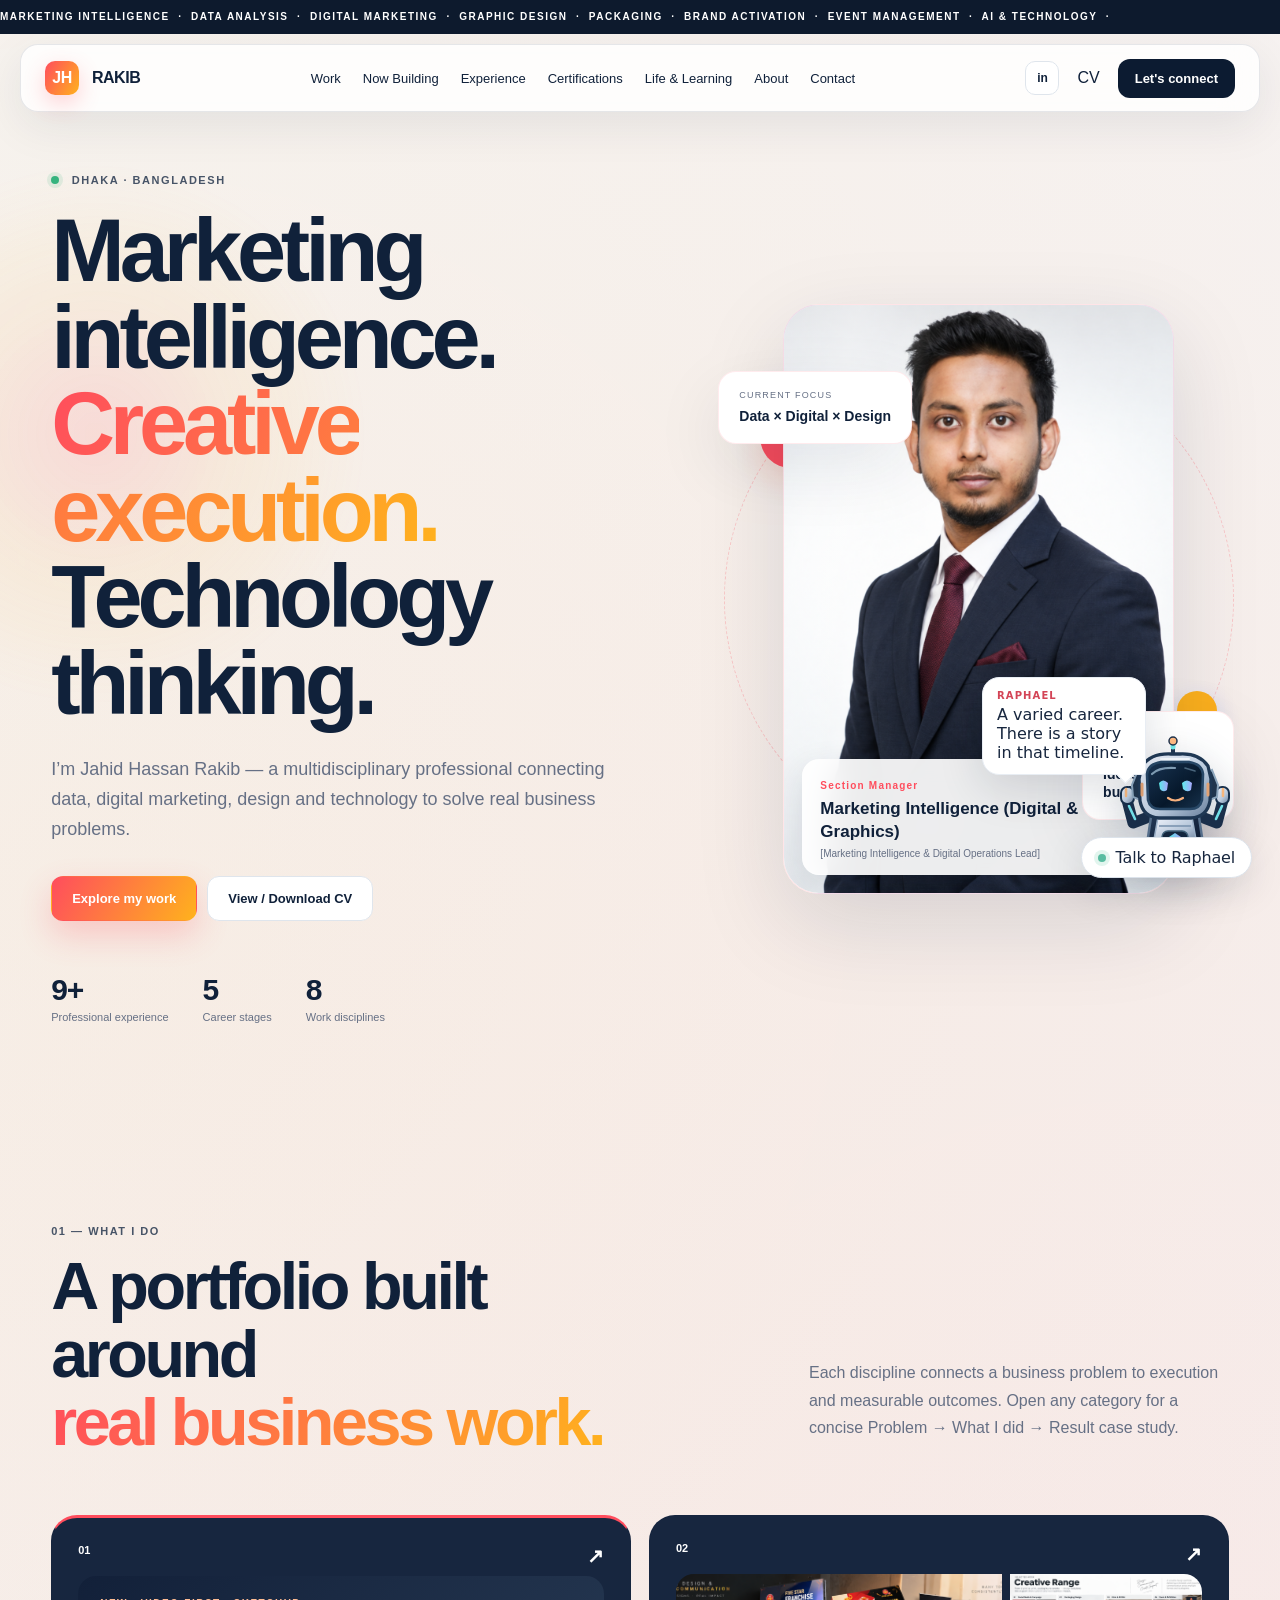
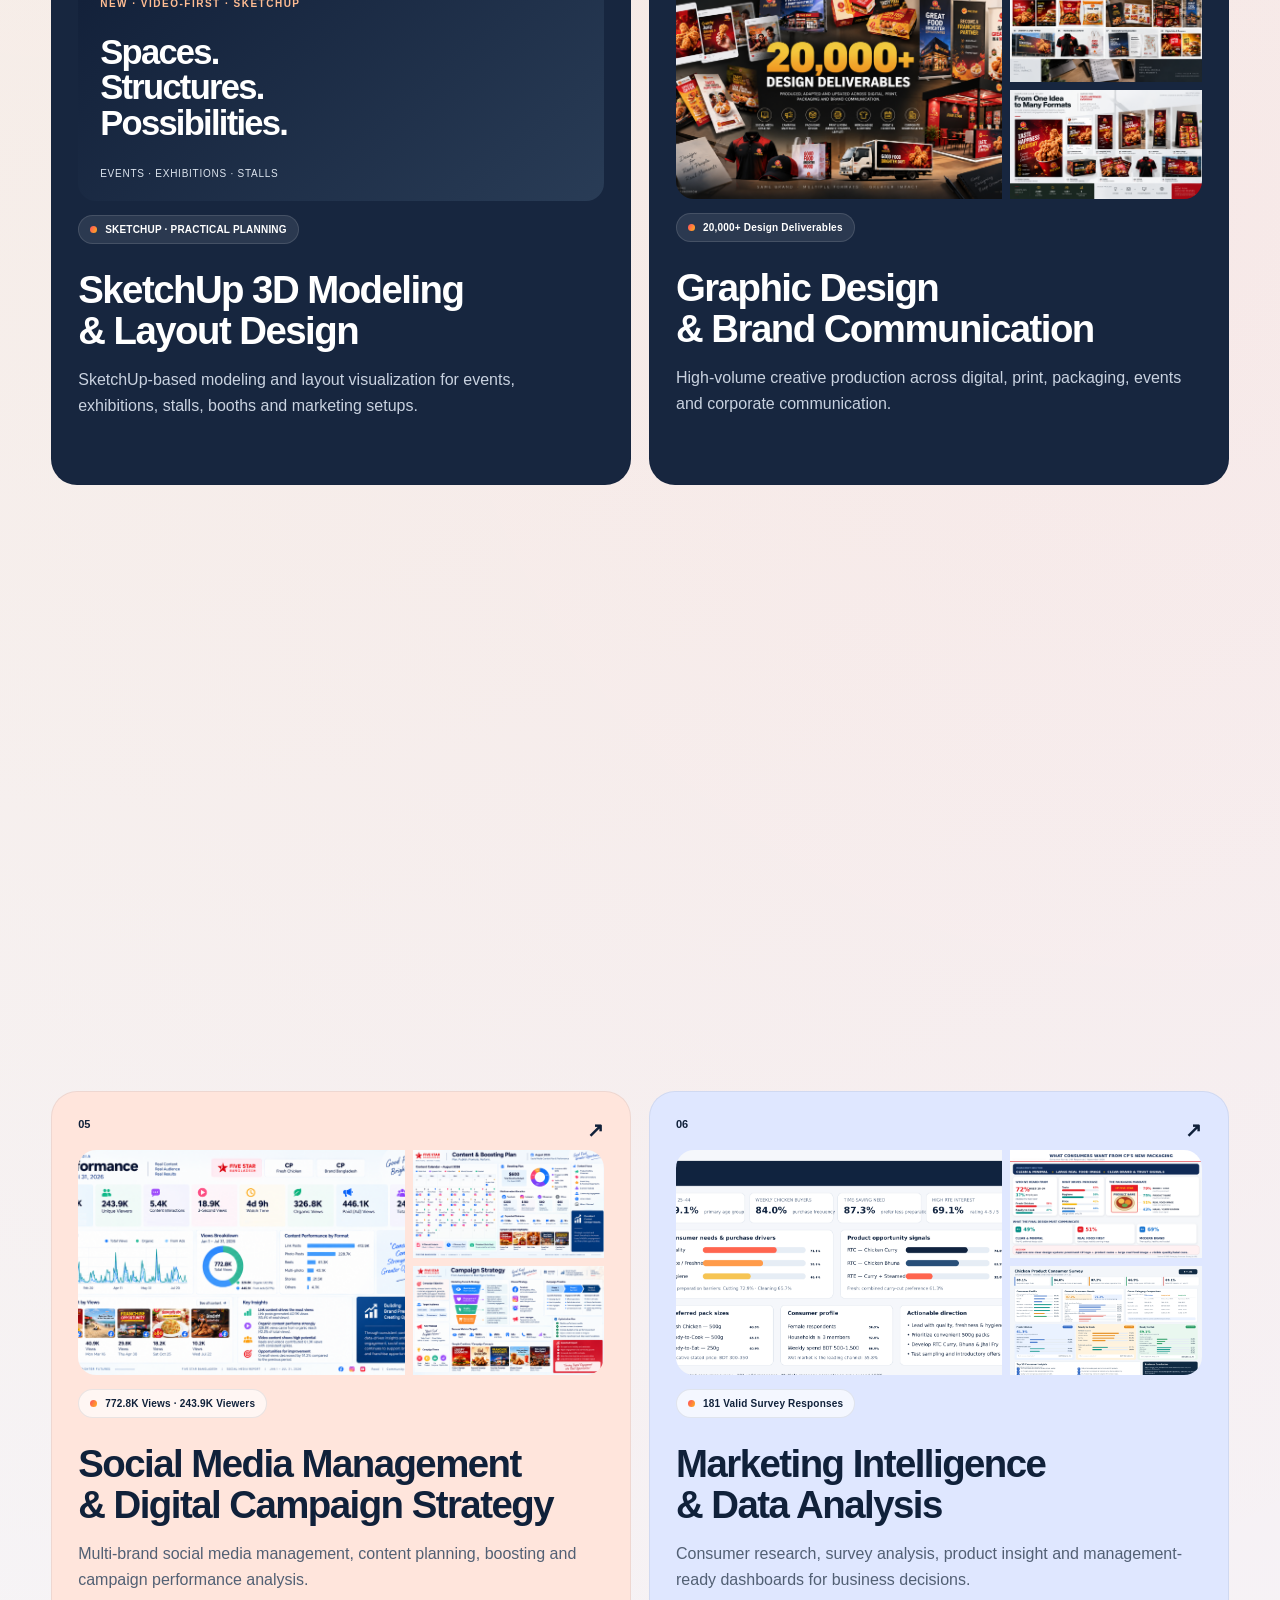
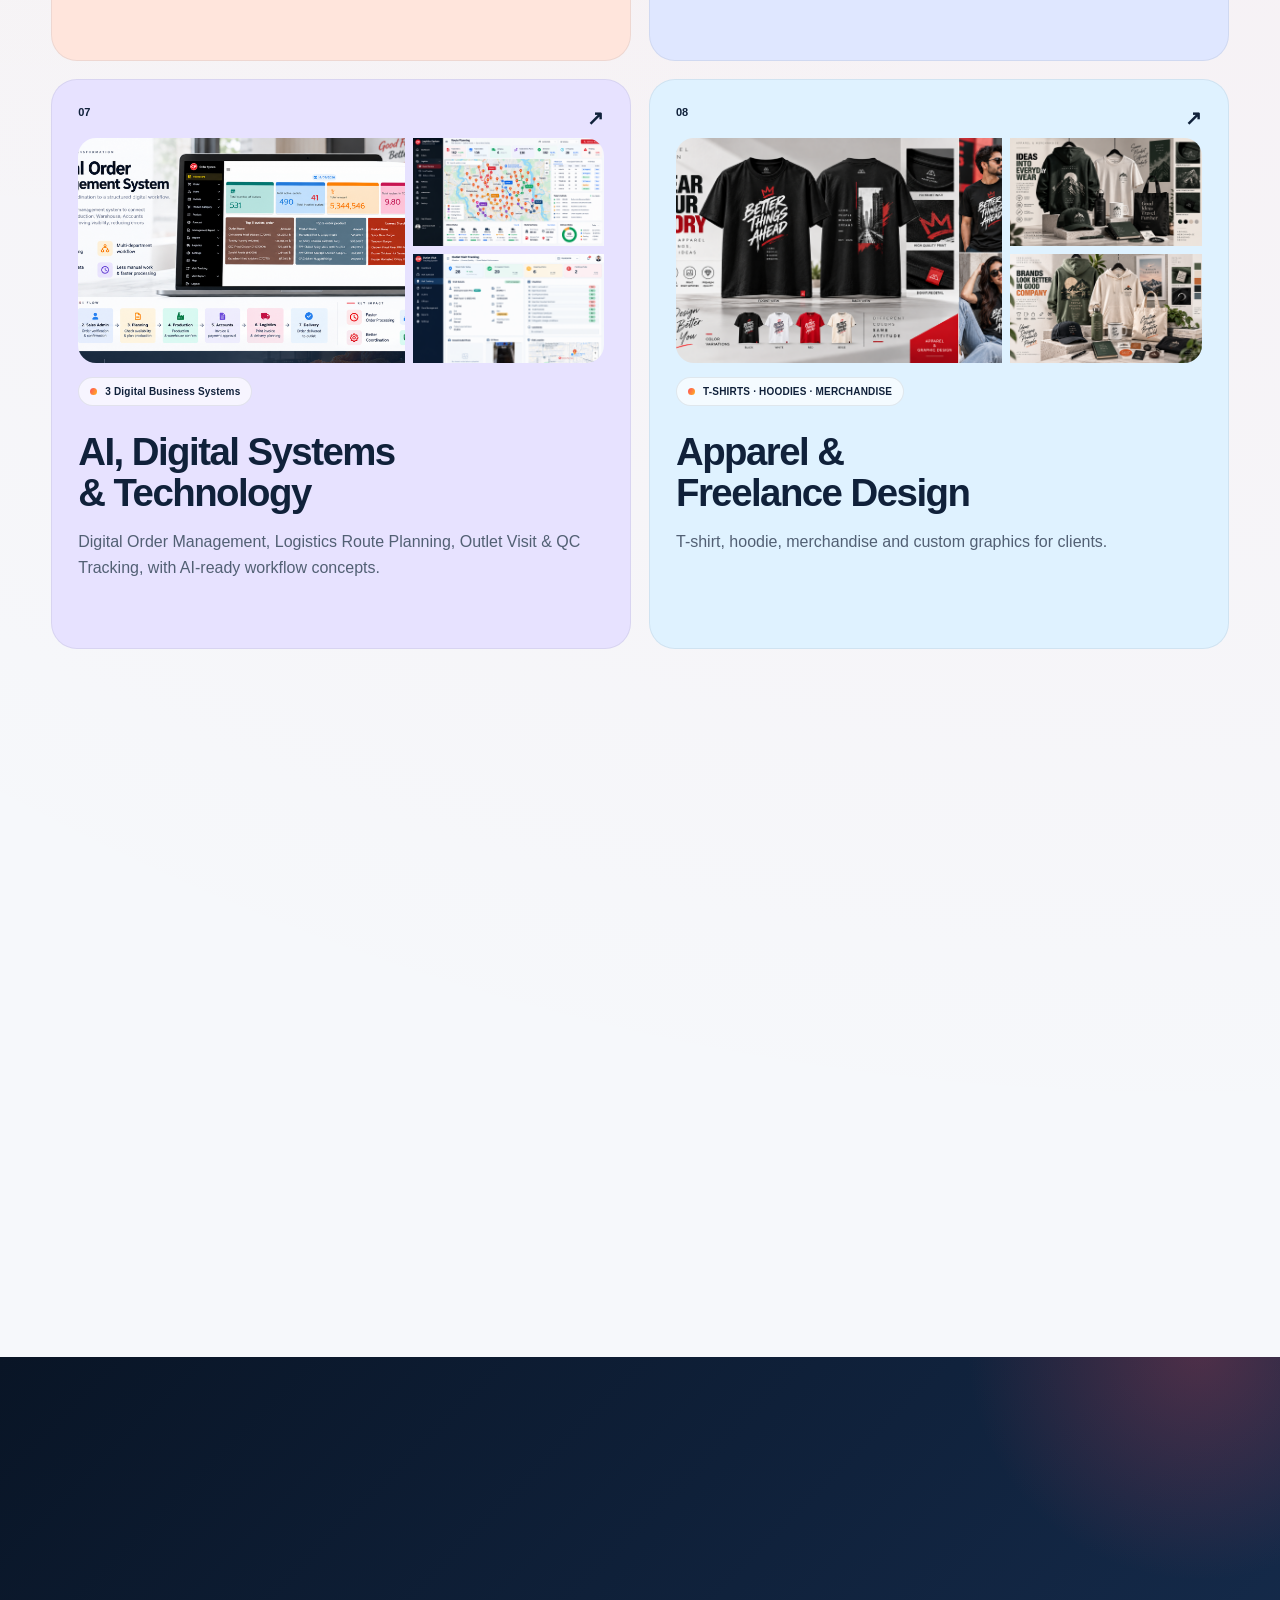
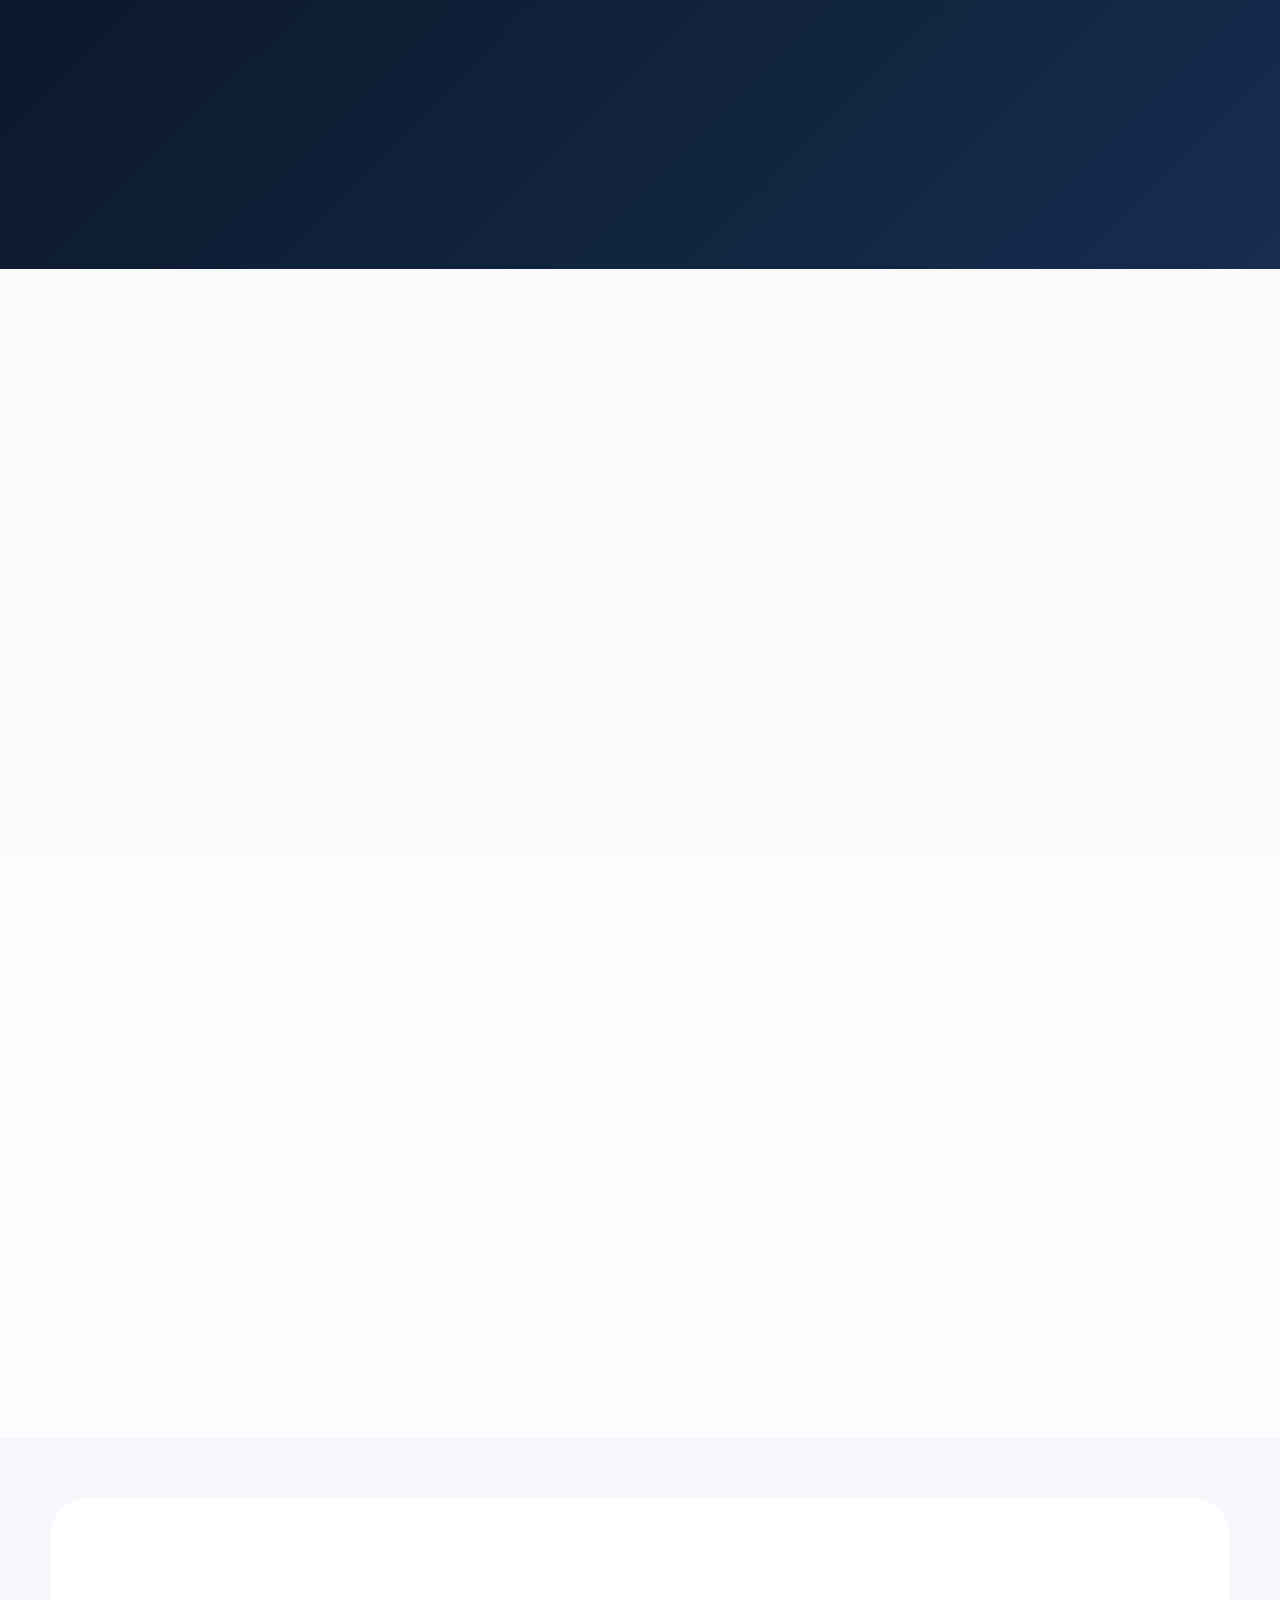
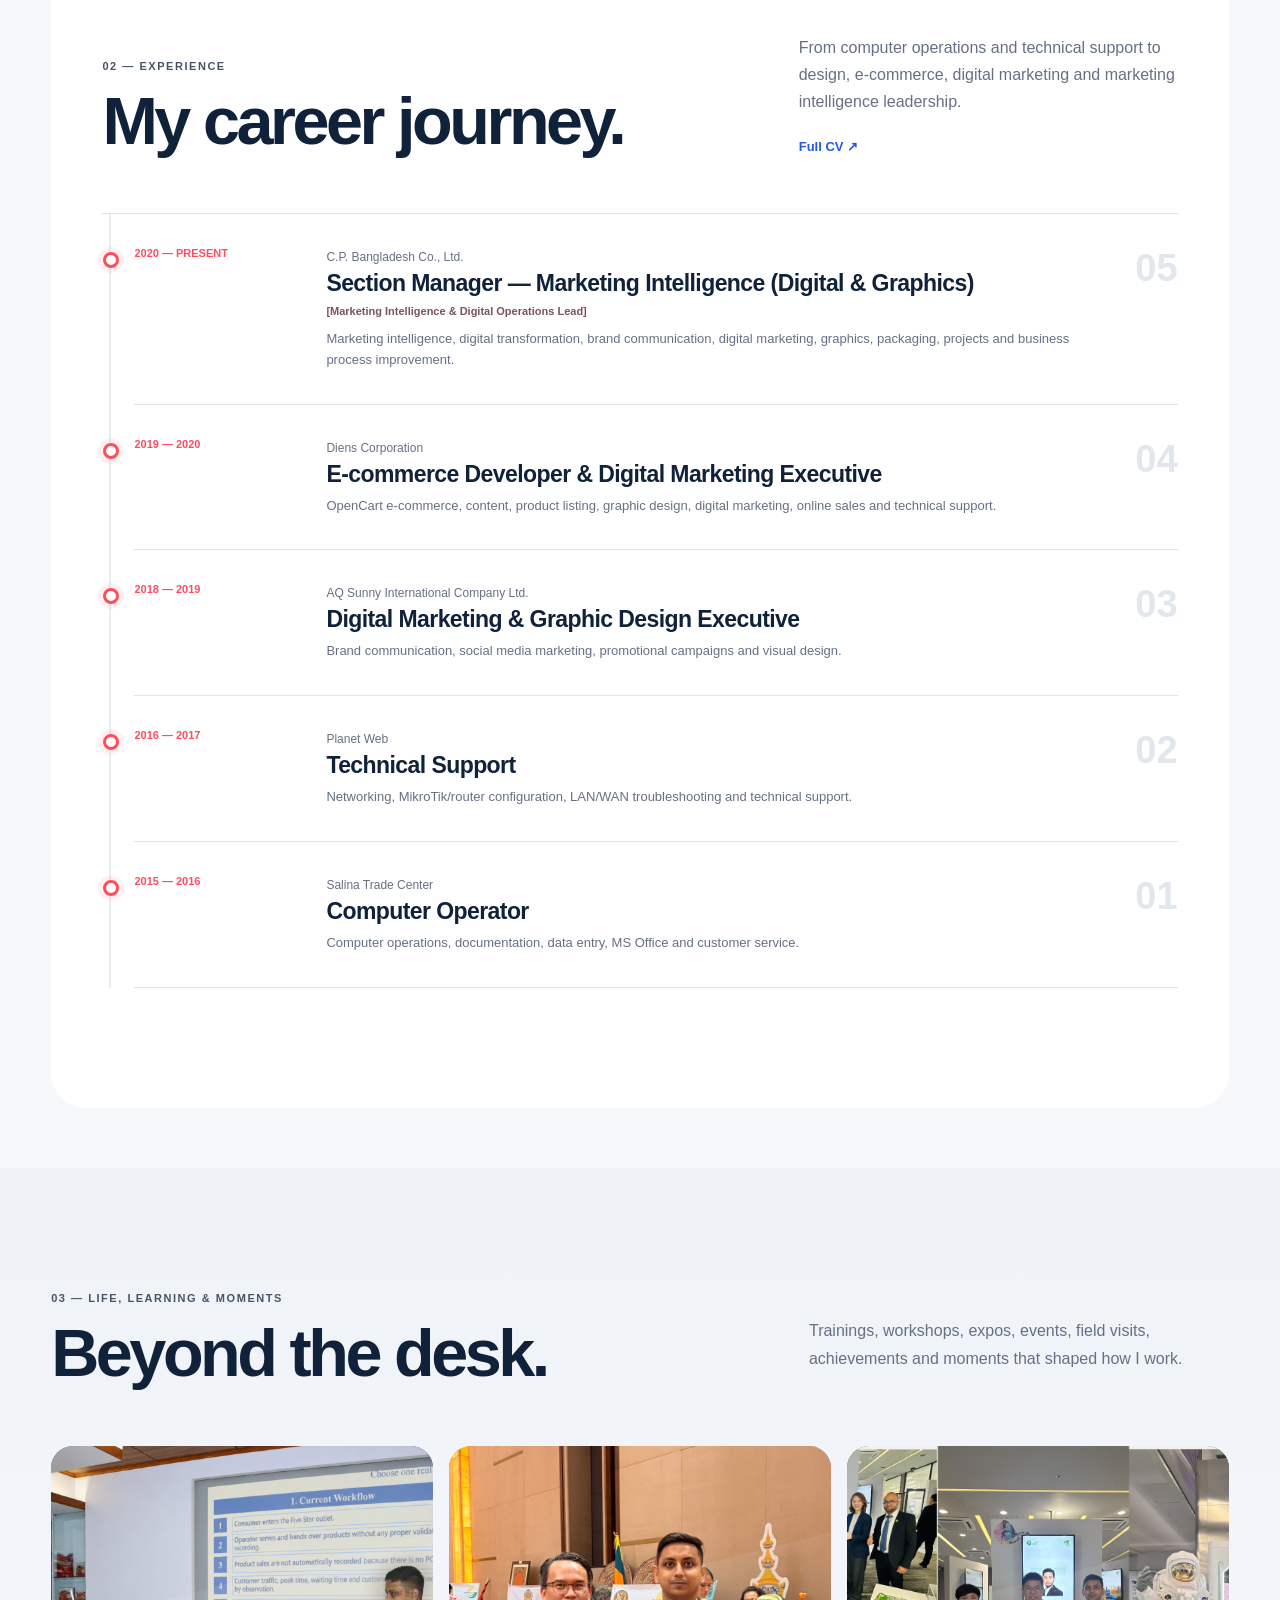
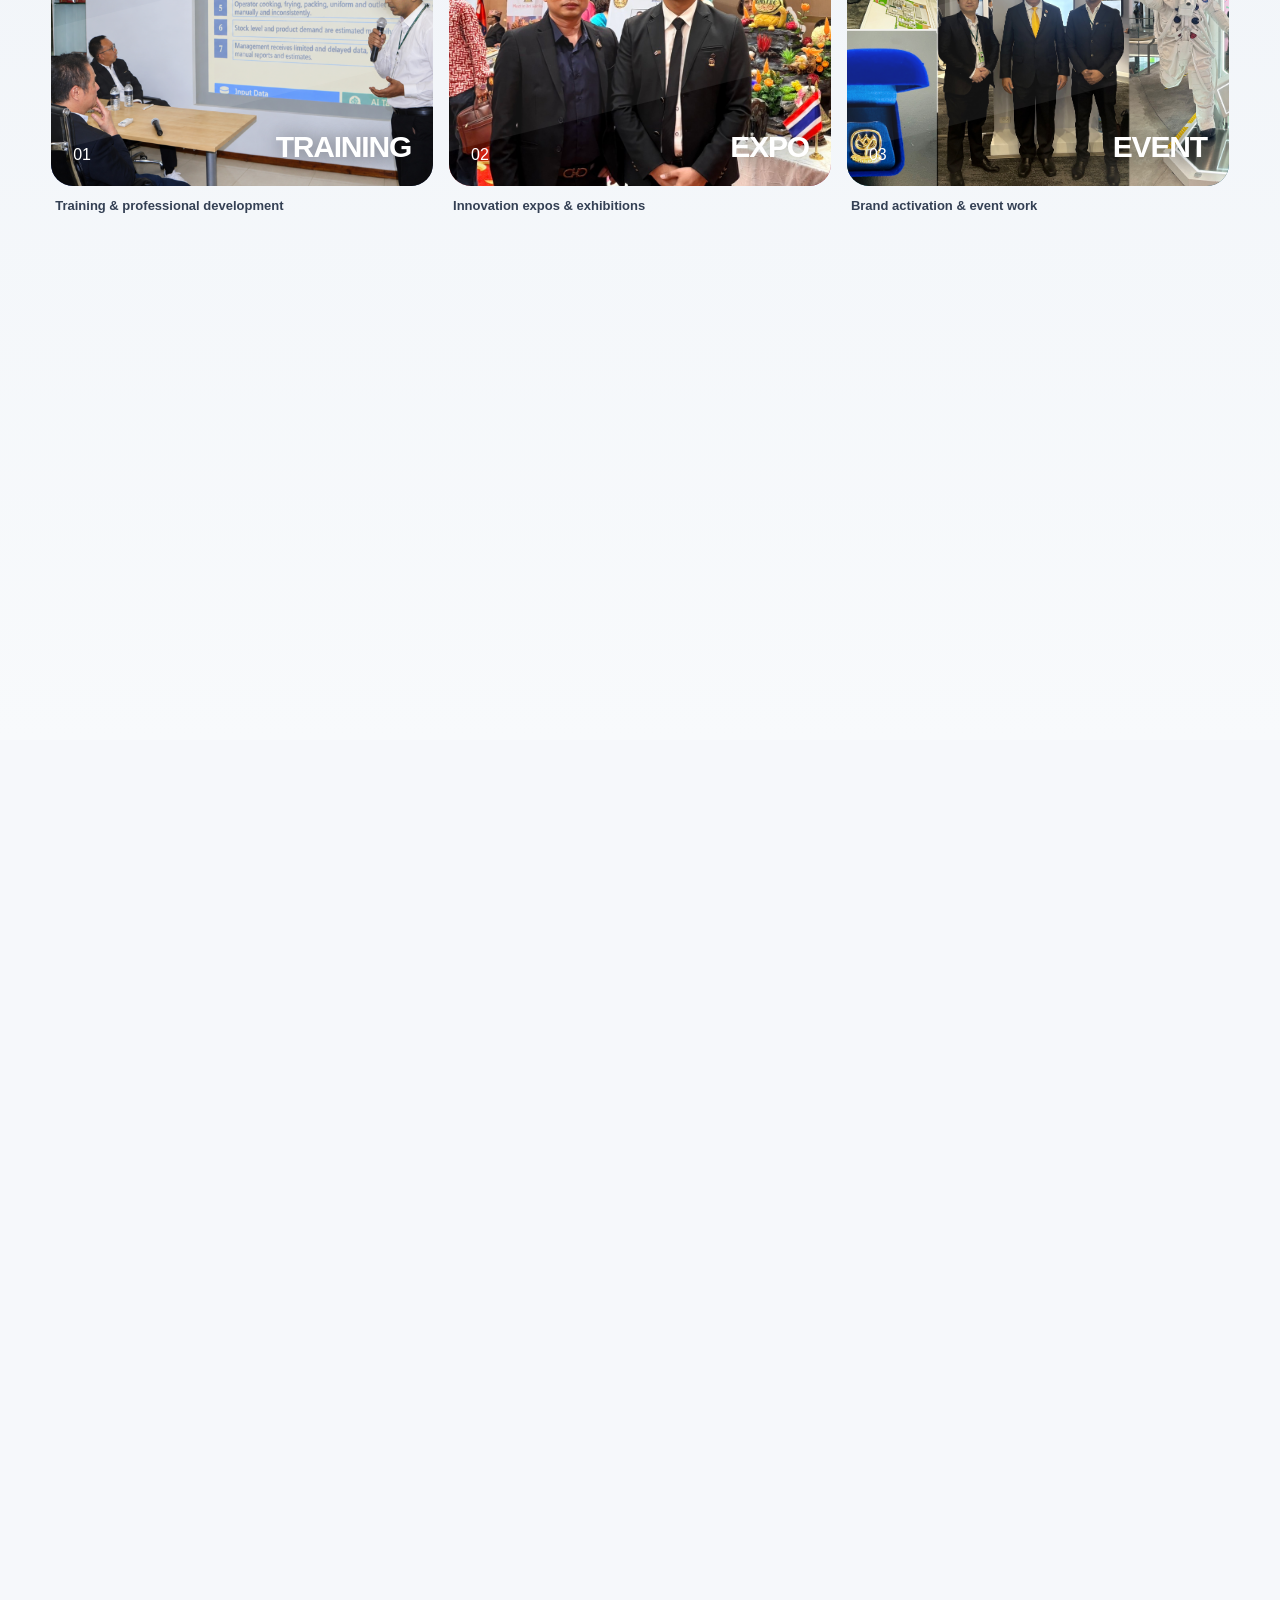
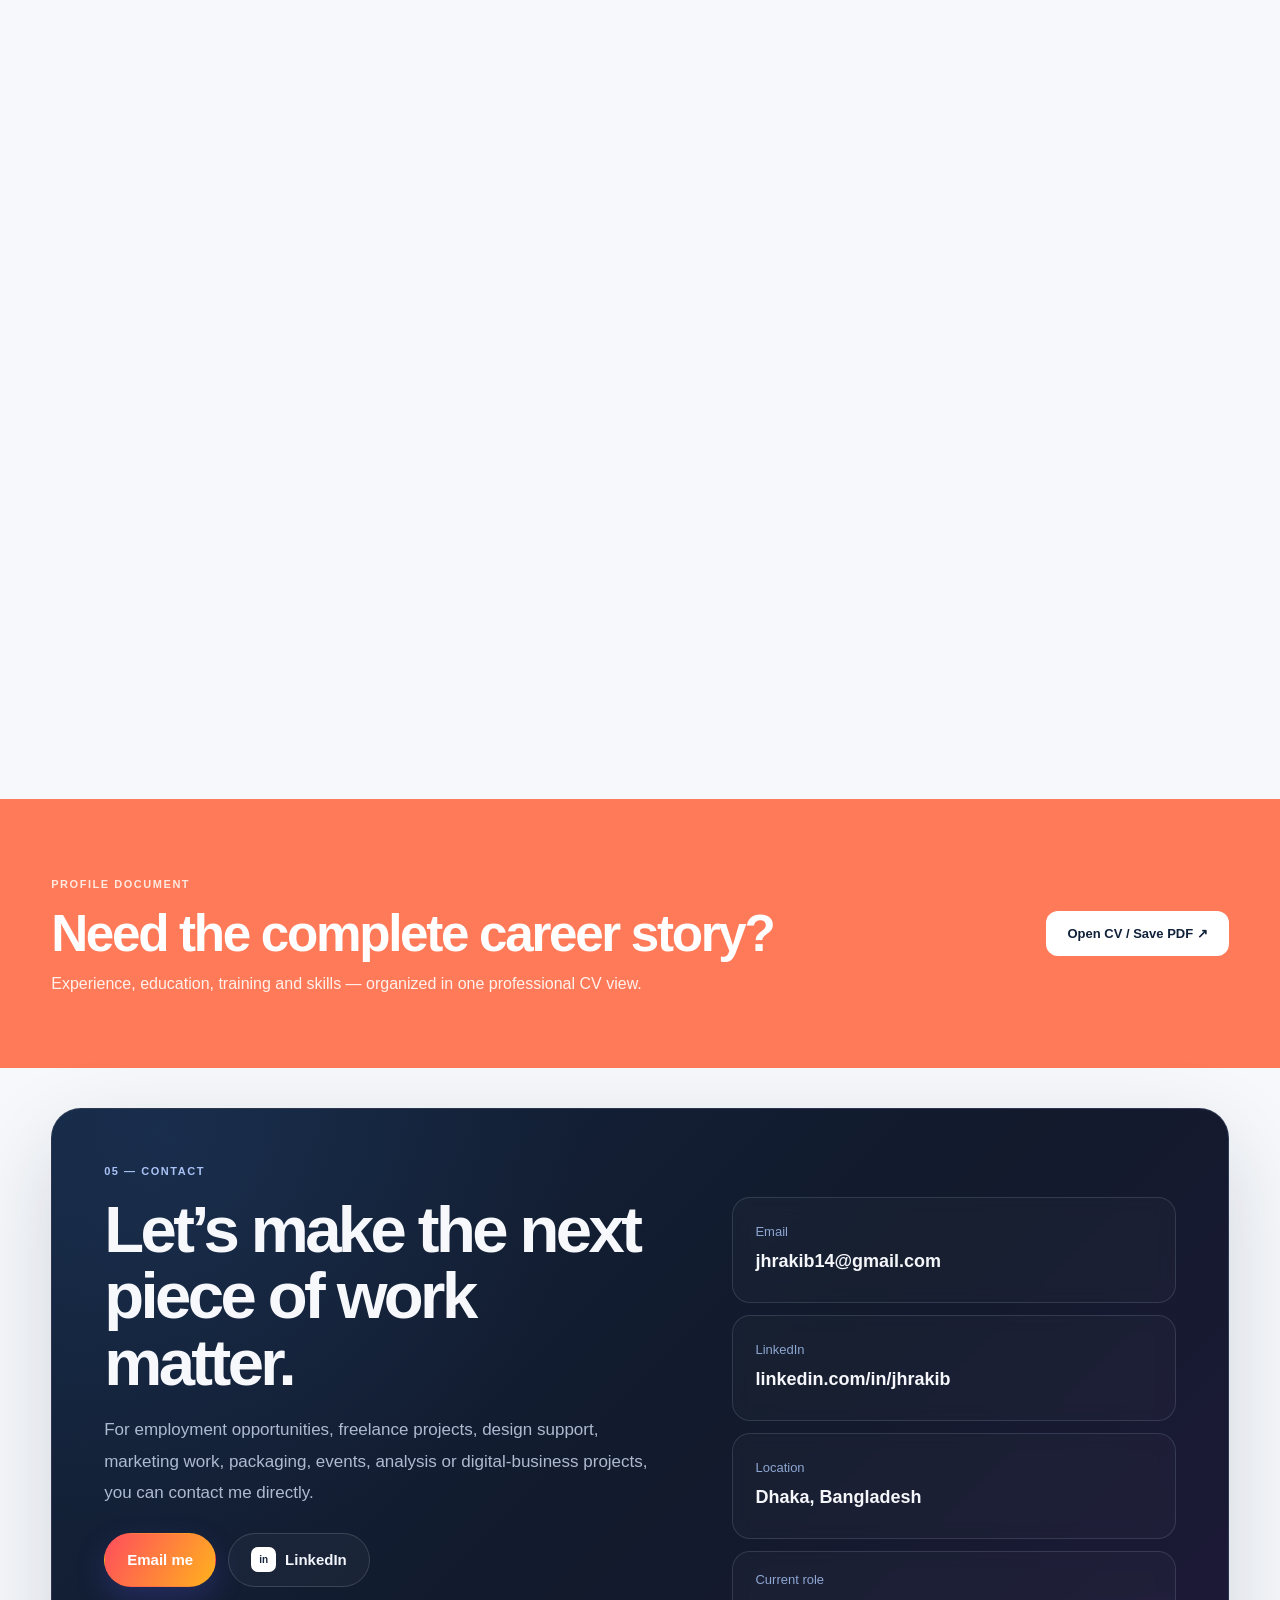
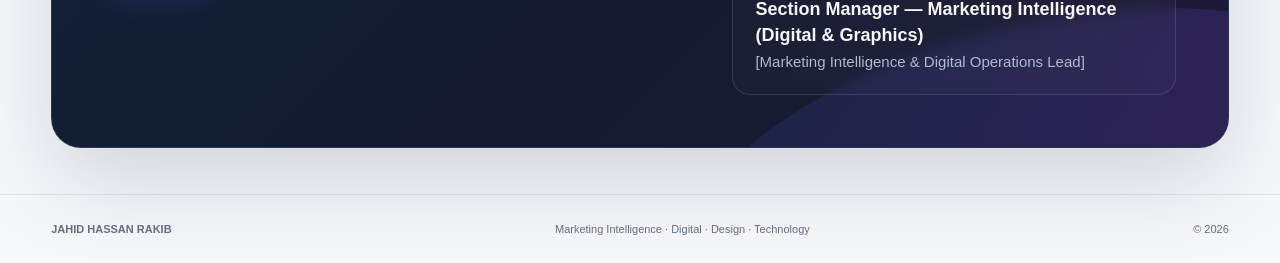
==== commit 4523b014: "Prepare Raphael secure optional generative AI connection on index.html" ====
--- a/index.html
+++ b/index.html
@@ -1,7 +1,7 @@
 <!doctype html>
 <html lang="en">
 <head>
-<meta charset="utf-8"><meta name="viewport" content="width=device-width,initial-scale=1"><meta name="referrer" content="strict-origin-when-cross-origin"><meta http-equiv="Content-Security-Policy" content="default-src 'self'; img-src 'self' data: https://avatars.githubusercontent.com; style-src 'self' 'unsafe-inline' https://fonts.googleapis.com; font-src 'self' https://fonts.gstatic.com; script-src 'self' 'unsafe-inline'; connect-src 'none'; object-src 'none'; base-uri 'self'; form-action 'self'; frame-src 'none'; upgrade-insecure-requests">
+<meta charset="utf-8"><meta name="viewport" content="width=device-width,initial-scale=1"><meta name="referrer" content="strict-origin-when-cross-origin"><meta http-equiv="Content-Security-Policy" content="default-src 'self'; img-src 'self' data: https://avatars.githubusercontent.com; style-src 'self' 'unsafe-inline' https://fonts.googleapis.com; font-src 'self' https://fonts.gstatic.com; script-src 'self' 'unsafe-inline'; connect-src 'self' https://*.workers.dev; object-src 'none'; base-uri 'self'; form-action 'self'; frame-src 'none'; upgrade-insecure-requests">
 <title>Jahid Hassan Rakib | Marketing Intelligence & Digital Marketing Lead — Bangladesh</title>
 <meta name="description" content="Portfolio of Jahid Hassan Rakib, a Dhaka, Bangladesh-based Marketing Intelligence, Digital Marketing, Data Analysis, Graphic Design and Technology professional connecting insight, creative execution and digital systems to business outcomes.">
 <meta name="keywords" content="Jahid Hassan Rakib, Marketing Intelligence Bangladesh, Digital Marketing Bangladesh, Data Analysis, Graphic Design, Marketing Intelligence Dhaka, Digital Operations, Portfolio Bangladesh">
@@ -128,5 +128,5 @@
 <footer><b>JAHID HASSAN RAKIB</b><span>Marketing Intelligence · Digital · Design · Technology</span><span>© 2026</span></footer>
 <script src="script.js"></script>
 
-<script defer src="raphael-knowledge.js"></script><script defer src="raphael-corpus.js"></script><script defer src="raphael-brain.js"></script><script defer src="raphael.js"></script>
+<script defer src="raphael-knowledge.js"></script><script defer src="raphael-corpus.js"></script><script defer src="raphael-brain.js"></script><script defer src="raphael-ai-config.js"></script><script defer src="raphael.js"></script>
 </body></html>
--- a/raphael.css
+++ b/raphael.css
@@ -88,3 +88,46 @@
   .raphael-eye{animation:none!important}
 }
 @media print{#raphael-root{display:none!important}}
+
+
+/* RAPHAEL V2 refinements — original holographic shell, speech options, controlled presence. */
+.raphael-avatar{width:110px;height:138px;transform-origin:center bottom;filter:drop-shadow(0 14px 20px rgba(17,38,63,.23))}
+.raphael-avatar:hover{filter:drop-shadow(0 18px 26px rgba(17,38,63,.29));transform:translateY(-2px)}
+.raphael-halo{transform-origin:55px 133px;animation:rap-halo 4.8s ease-in-out infinite}
+.raphael-core{transform-origin:55px 103px;animation:rap-core 3.6s ease-in-out infinite}
+.raphael-stage[data-mood="talking"] .raphael-core{animation-duration:.65s}
+.raphael-stage[data-mood="excited"] .raphael-halo{animation-duration:.9s}
+.raphael-stage[data-mood="sleeping"] .raphael-halo{opacity:.25}
+.raphael-stage[data-mood="observing"] .raphael-svg{transform:rotate(-6deg) translateY(-2px)}
+.raphael-stage[data-mood="pointing"] .raphael-svg{transform:rotate(4deg)}
+.raphael-stage{transition:transform 1.4s cubic-bezier(.19,.75,.22,1)}
+.raphael-voice-settings{text-align:left;border-bottom:1px solid #e9edf3;margin-bottom:7px;padding-bottom:7px}
+.raphael-voice-settings summary{cursor:pointer;font-size:10px;font-weight:800;color:#31425a;padding:5px 2px}
+.raphael-voice-settings summary:hover{color:#d34859}
+.raphael-voice-config{display:grid;grid-template-columns:1fr auto;align-items:end;gap:8px;padding:8px 0 6px}
+.raphael-voice-config label{min-width:0;display:flex;flex-direction:column;gap:5px;font-size:10px;font-weight:700;color:#55667b}
+.raphael-voice-config label:first-child{grid-column:1/-1}
+.raphael-voice-config select{width:100%;max-width:100%;border:1px solid #d8e2ec;border-radius:10px;padding:8px 9px;background:#fff;font-size:11px;color:#1e3047}
+.raphael-voice-config input[type=range]{accent-color:#da596a;width:100%;min-width:130px;margin:8px 0}
+.raphael-voice-config button{padding:9px 11px;border-radius:10px;background:#233b57;border:1px solid #233b57;color:#fff;font-size:10px;font-weight:750;white-space:nowrap}
+.raphael-voice-config button:disabled{opacity:.45;cursor:not-allowed}
+.raphael-voice-config p{grid-column:1/-1;margin:0;color:#728092;font-weight:500;font-size:10px;line-height:1.5}
+.raphael-panel-footer>span{display:block}
+@keyframes rap-halo{0%,100%{opacity:.34;transform:scale(.95)}50%{opacity:.85;transform:scale(1.05)}}
+@keyframes rap-core{0%,100%{opacity:.8;transform:scale(.91)}50%{opacity:1;transform:scale(1.14)}}
+@media(max-width:850px){
+ .raphael-avatar{width:72px;height:91px}
+ .raphael-stage{transition:transform .65s cubic-bezier(.2,.8,.25,1)}
+ .raphael-voice-config{grid-template-columns:1fr auto}
+}
+@media(prefers-reduced-motion:reduce){
+ .raphael-core,.raphael-halo{animation:none!important}
+ .raphael-avatar:hover{transform:none}
+}
+
+
+/* Character can be picked up and moved on desktop; mobile keeps a compact stable companion. */
+.raphael-avatar{cursor:grab;touch-action:pan-y}
+.raphael-stage.is-dragging{transition:none!important}
+.raphael-stage.is-dragging .raphael-avatar{cursor:grabbing;filter:drop-shadow(0 18px 29px rgba(14,36,64,.3))}
+@media(max-width:850px){.raphael-avatar{cursor:pointer}}
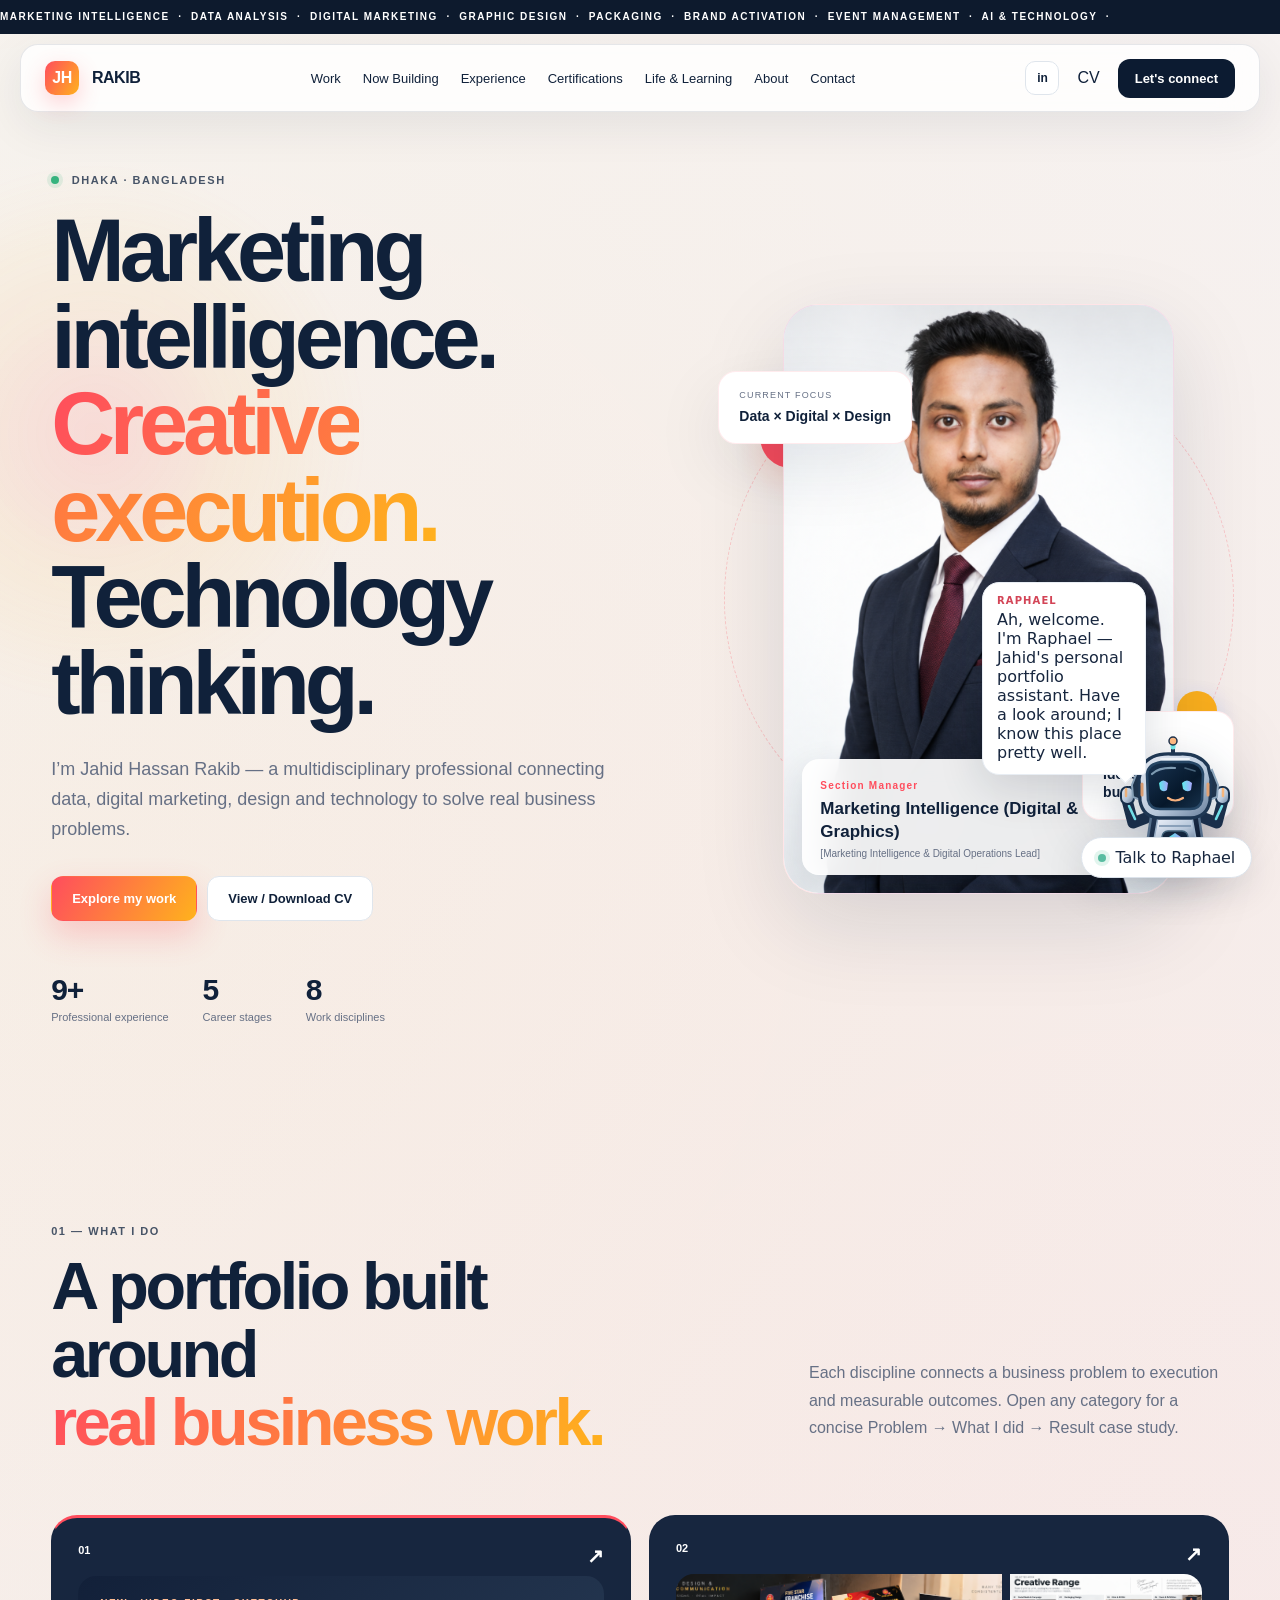
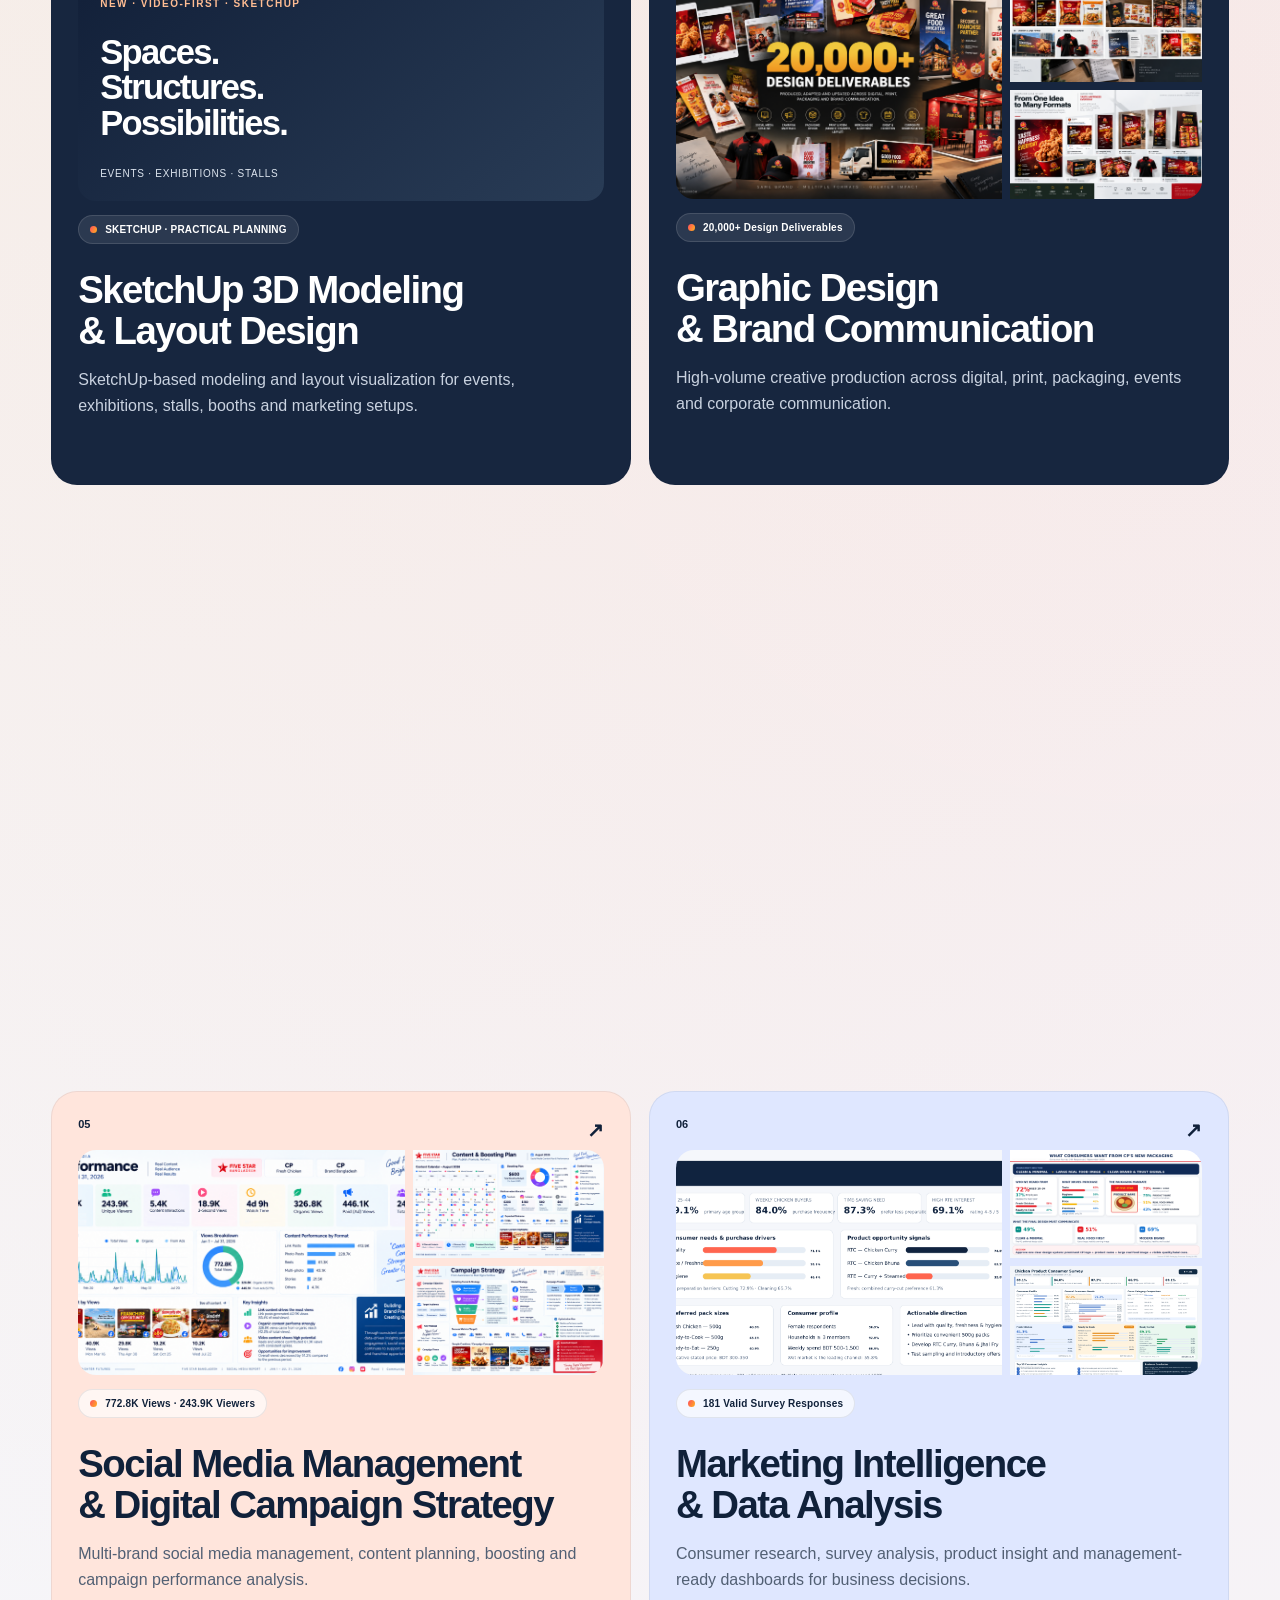
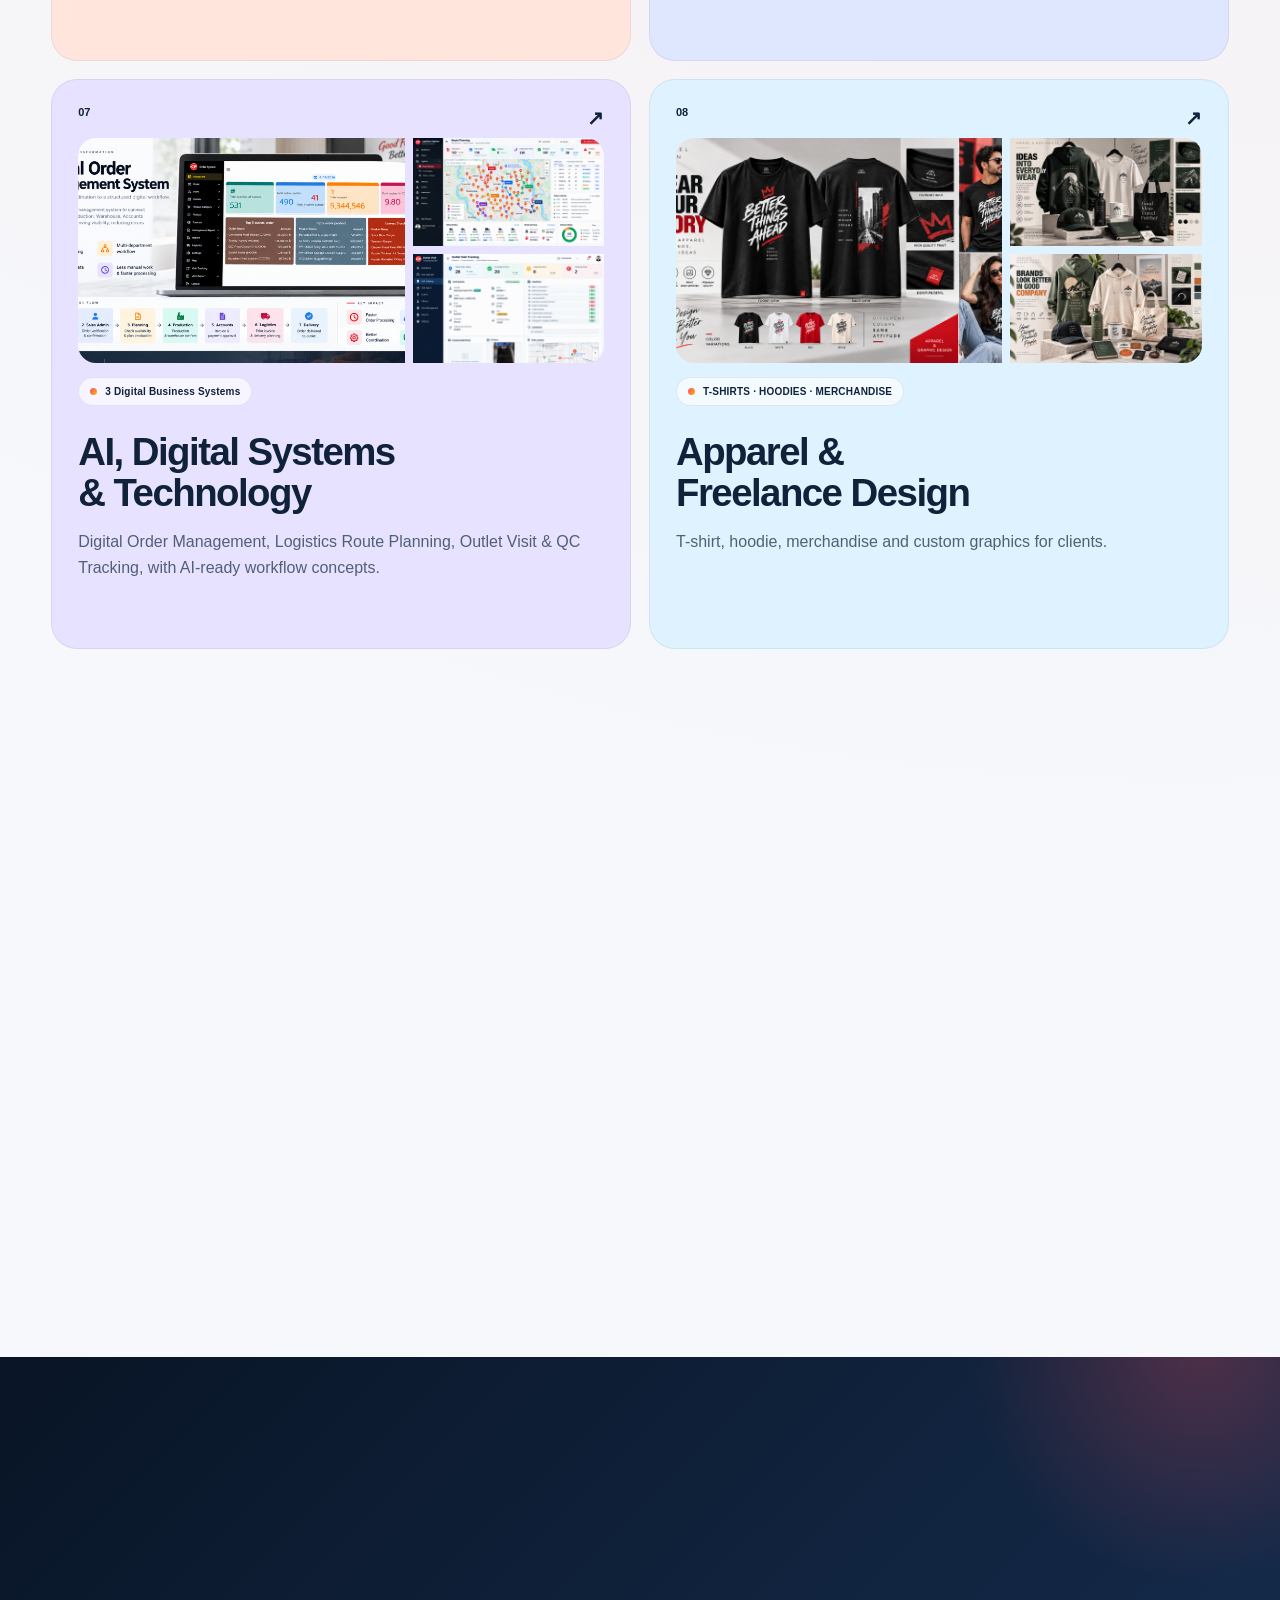
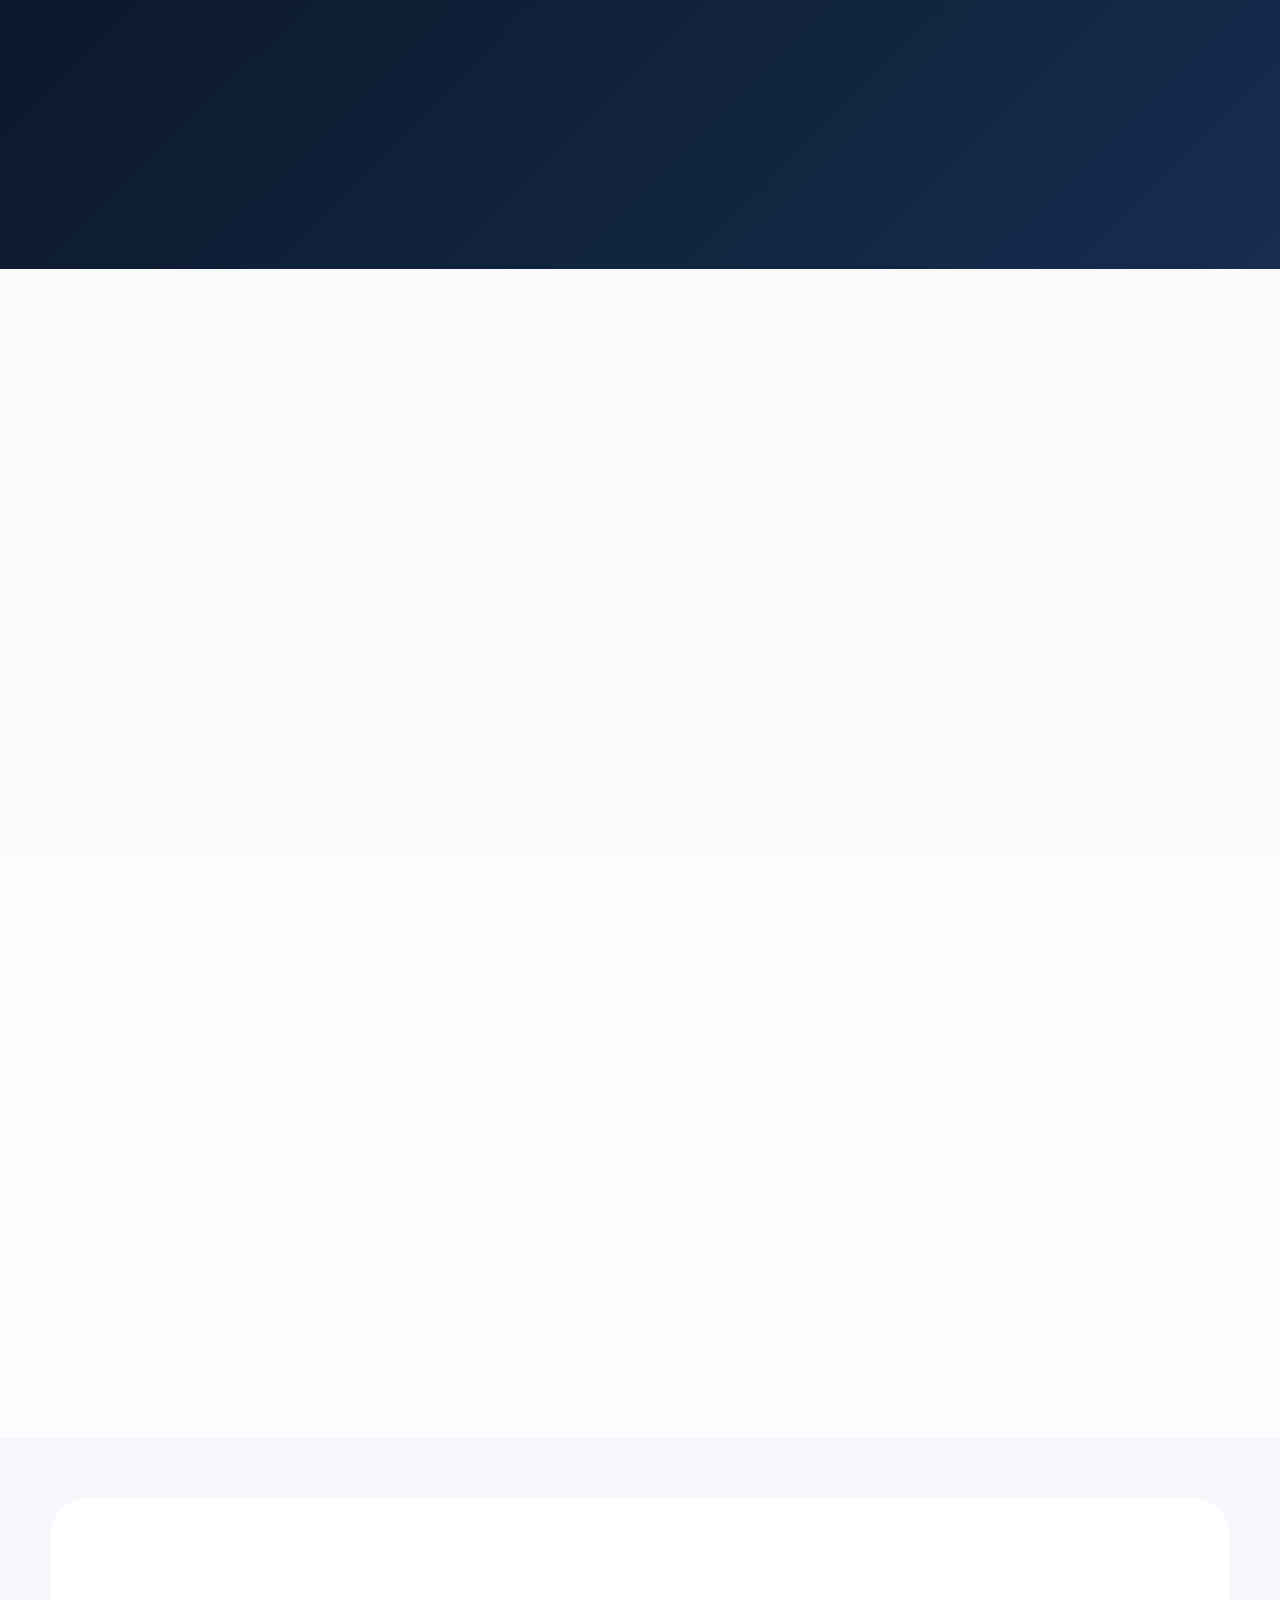
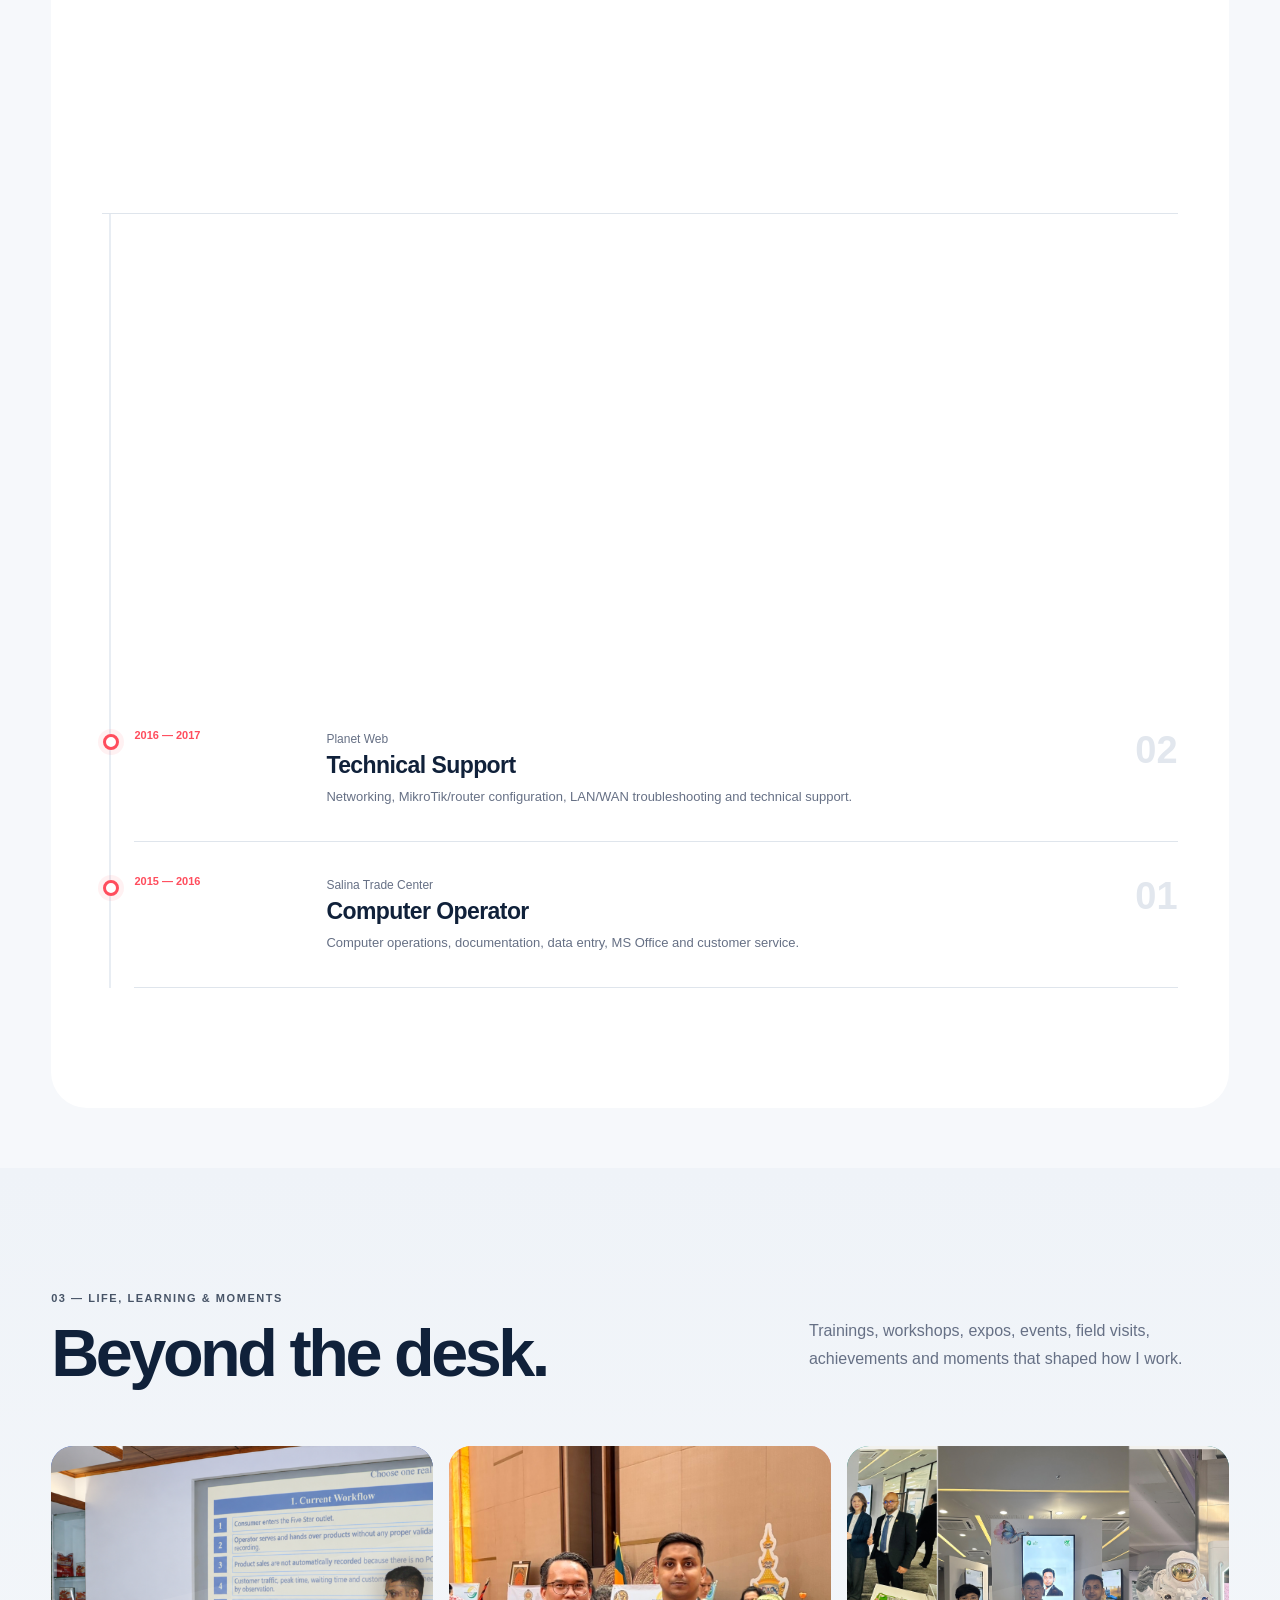
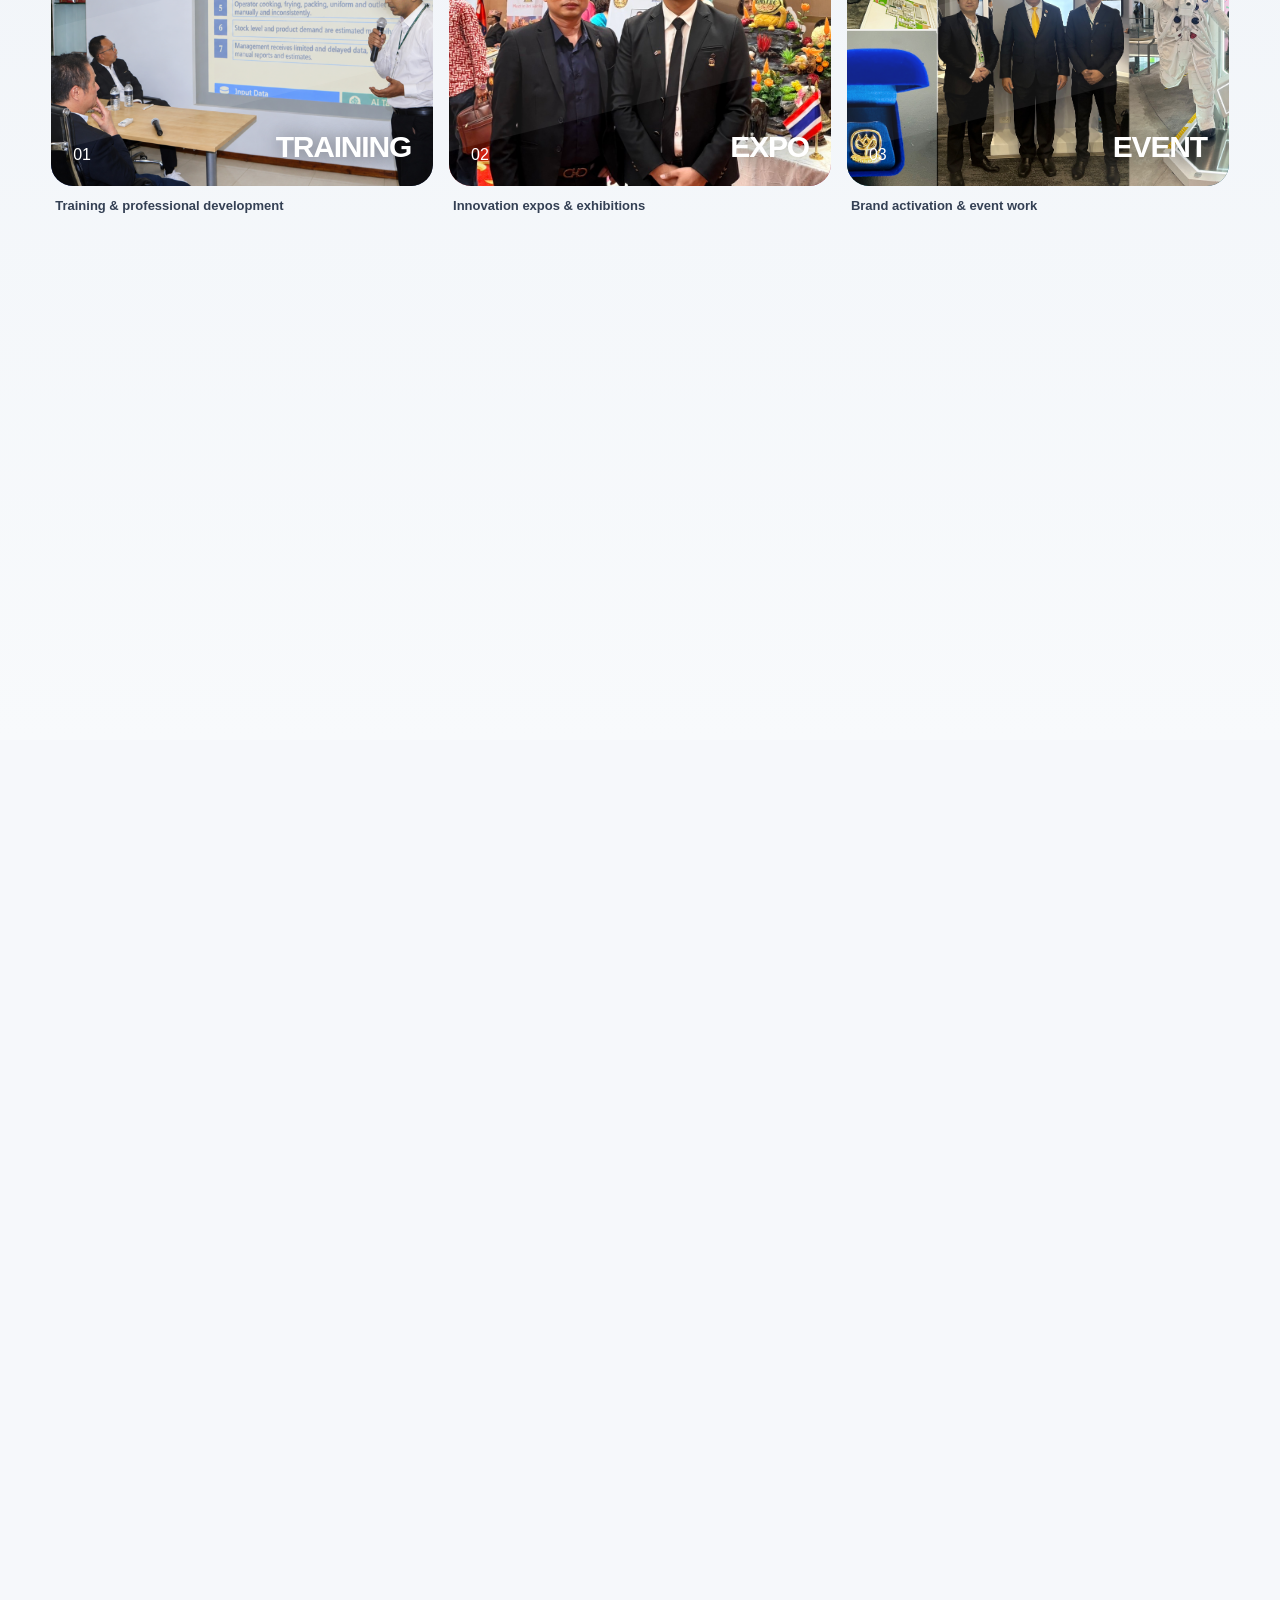
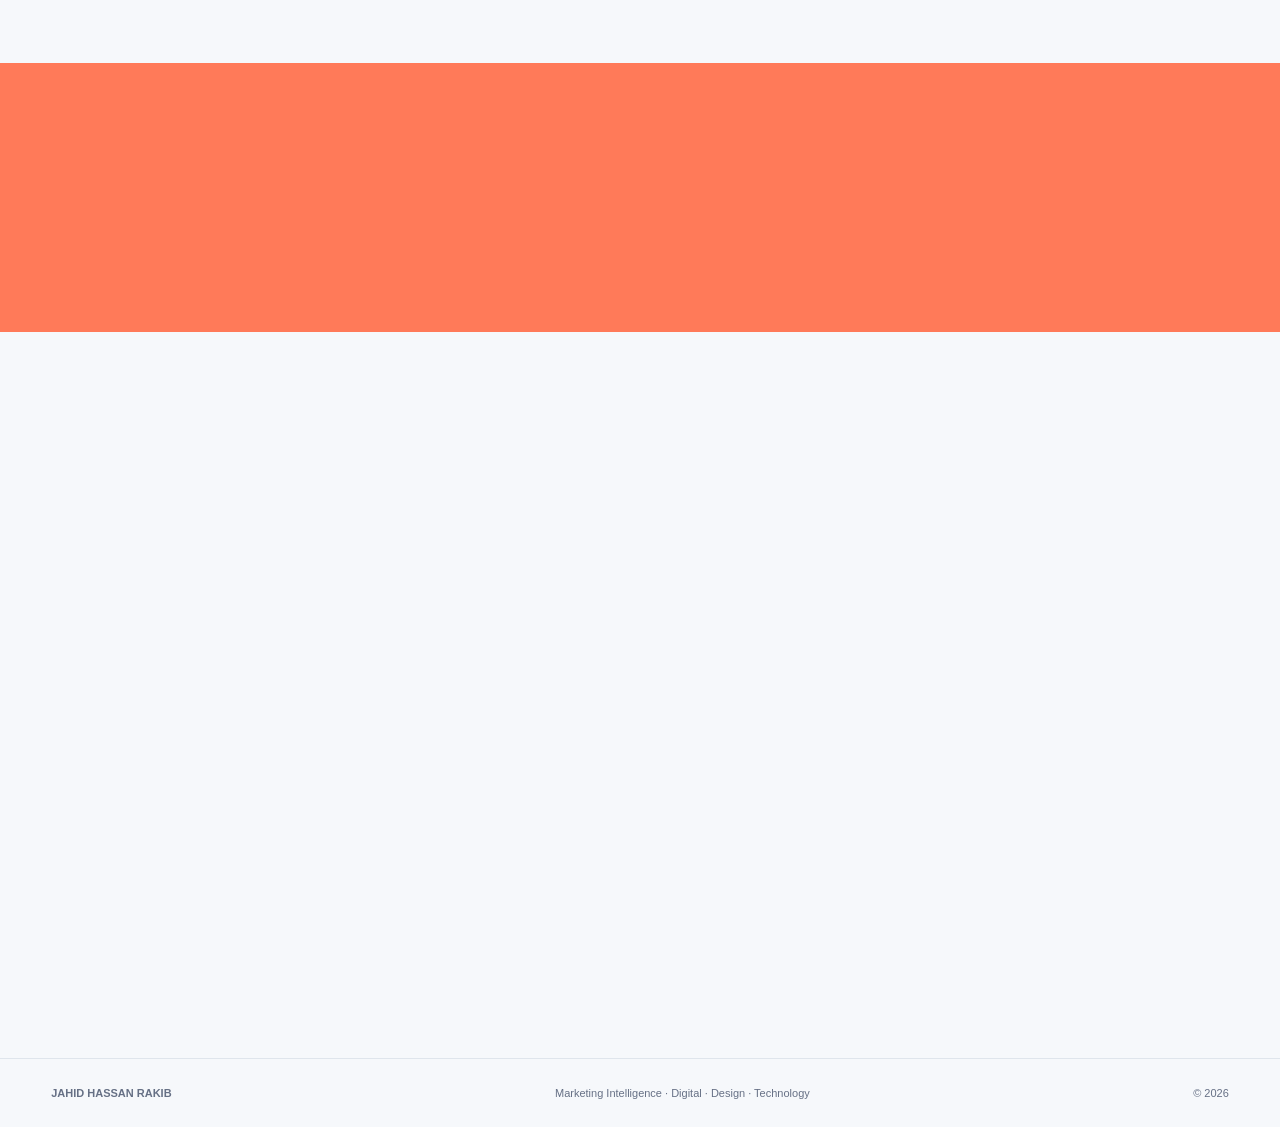
==== commit 7f31f990: "Remove unused Recommendations and testimonial placeholders from homepage" ====
--- a/index.html
+++ b/index.html
@@ -119,7 +119,7 @@
 
 <section id="about" class="section section-shell about-section"><div class="about-panel reveal"><span class="overline">04 — ABOUT ME</span><h2>I work comfortably between<br><span>business, creativity and technology.</span></h2><p>I have a Computer Science & Engineering background and professional experience spanning digital marketing, graphic design, e-commerce, technical support and marketing intelligence. That mix helps me understand both the business question and the execution needed to answer it.</p><div class="skill-cloud"><span>Marketing Intelligence</span><span>Market Research</span><span>Data Analysis</span><span>Digital Marketing</span><span>Graphic Design</span><span>Packaging</span><span>Project Management</span><span>Adobe Photoshop</span><span>Illustrator</span><span>Excel</span><span>PowerPoint</span><span>OpenCV</span><span>TensorFlow/Keras</span><span>Arduino</span><span>Web</span><span>AI & Innovation</span></div></div><div class="about-stack reveal"><div class="stack-card accent"><small>EDUCATION</small><strong>B.Sc. in Computer Science & Engineering</strong><span>City University</span></div><div class="stack-card"><small>DESIGN FOUNDATION</small><strong>Graphic Design Training</strong><span>LICT / ICT Division</span></div><div class="stack-card"><small>TECH ROOTS</small><strong>Android Apps Development & Robotics</strong><span>Hands-on technical training</span></div></div></section>
 
-<section id="testimonials" class="testimonials-section"><div class="section-shell"><div class="section-title reveal"><div><span class="overline">RECOMMENDATIONS</span><h2>What people say<br><em>about the work.</em></h2></div><p>Reserved for verified recommendations from managers, colleagues and clients. No quote is published until you provide the real wording and attribution.</p></div><div class="testimonial-grid"><article class="testimonial-card reveal"><small>MANAGER RECOMMENDATION</small><h3>[ADD TESTIMONIAL]</h3><p>Add the exact recommendation text here.</p><footer>[Name] · [Title] · [Company]</footer></article><article class="testimonial-card reveal"><small>COLLEAGUE RECOMMENDATION</small><h3>[ADD TESTIMONIAL]</h3><p>Add the exact recommendation text here.</p><footer>[Name] · [Title] · [Company]</footer></article><article class="testimonial-card reveal"><small>CLIENT / PARTNER RECOMMENDATION</small><h3>[ADD TESTIMONIAL]</h3><p>Add the exact recommendation text here.</p><footer>[Name] · [Title] · [Company]</footer></article></div></div></section>
+
 
 <section class="cv-banner"><div class="section-shell cv-inner reveal"><div><span class="overline">PROFILE DOCUMENT</span><h2>Need the complete career story?</h2><p>Experience, education, training and skills — organized in one professional CV view.</p></div><a class="button light magnetic" href="cv.html">Open CV / Save PDF ↗</a></div></section>
 
--- a/raphael.css
+++ b/raphael.css
@@ -131,3 +131,8 @@
 .raphael-stage.is-dragging{transition:none!important}
 .raphael-stage.is-dragging .raphael-avatar{cursor:grabbing;filter:drop-shadow(0 18px 29px rgba(14,36,64,.3))}
 @media(max-width:850px){.raphael-avatar{cursor:pointer}}
+
+/* Optional AI connectivity / honest offline fallback */
+.raphael-send:disabled{opacity:.58;cursor:wait}
+.raphael-source-note{font-size:10px;color:#7a879a;line-height:1.5;padding-left:3px}
+#raphael-ai-status{display:block;line-height:1.5}
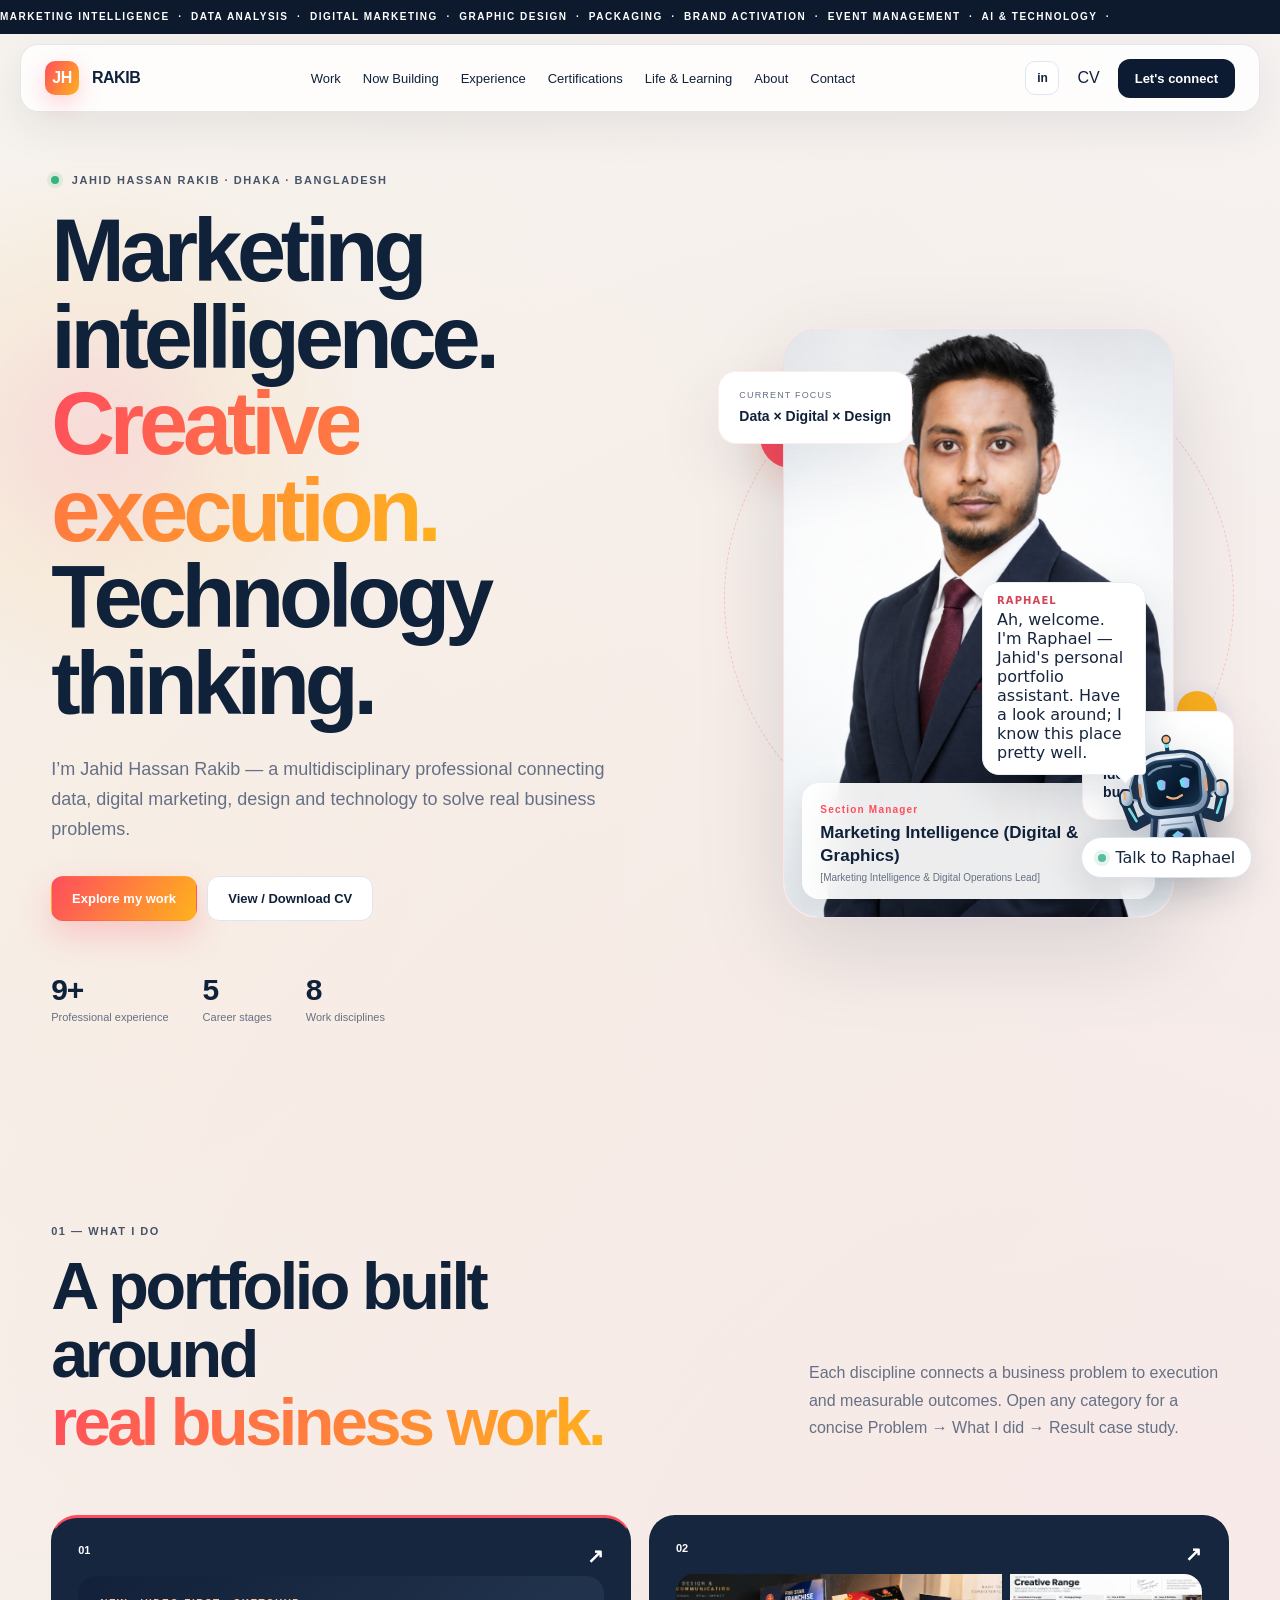
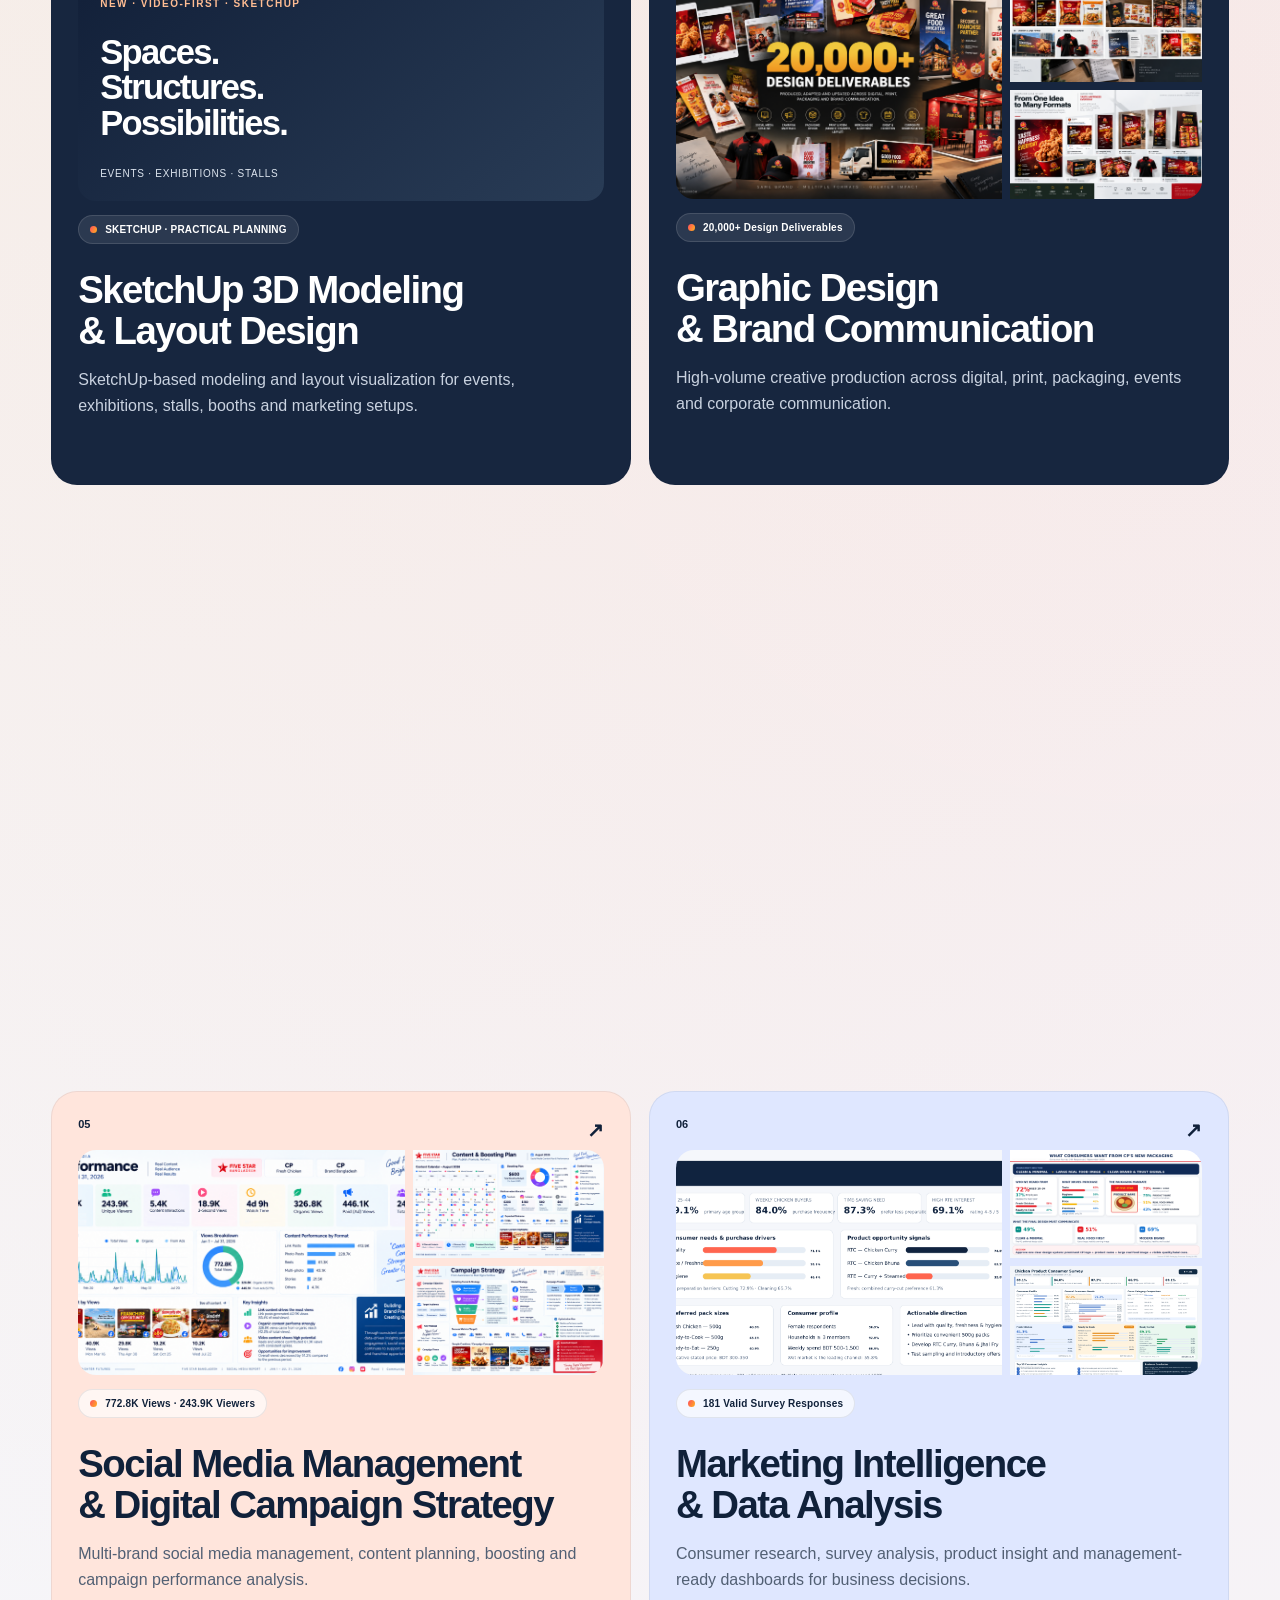
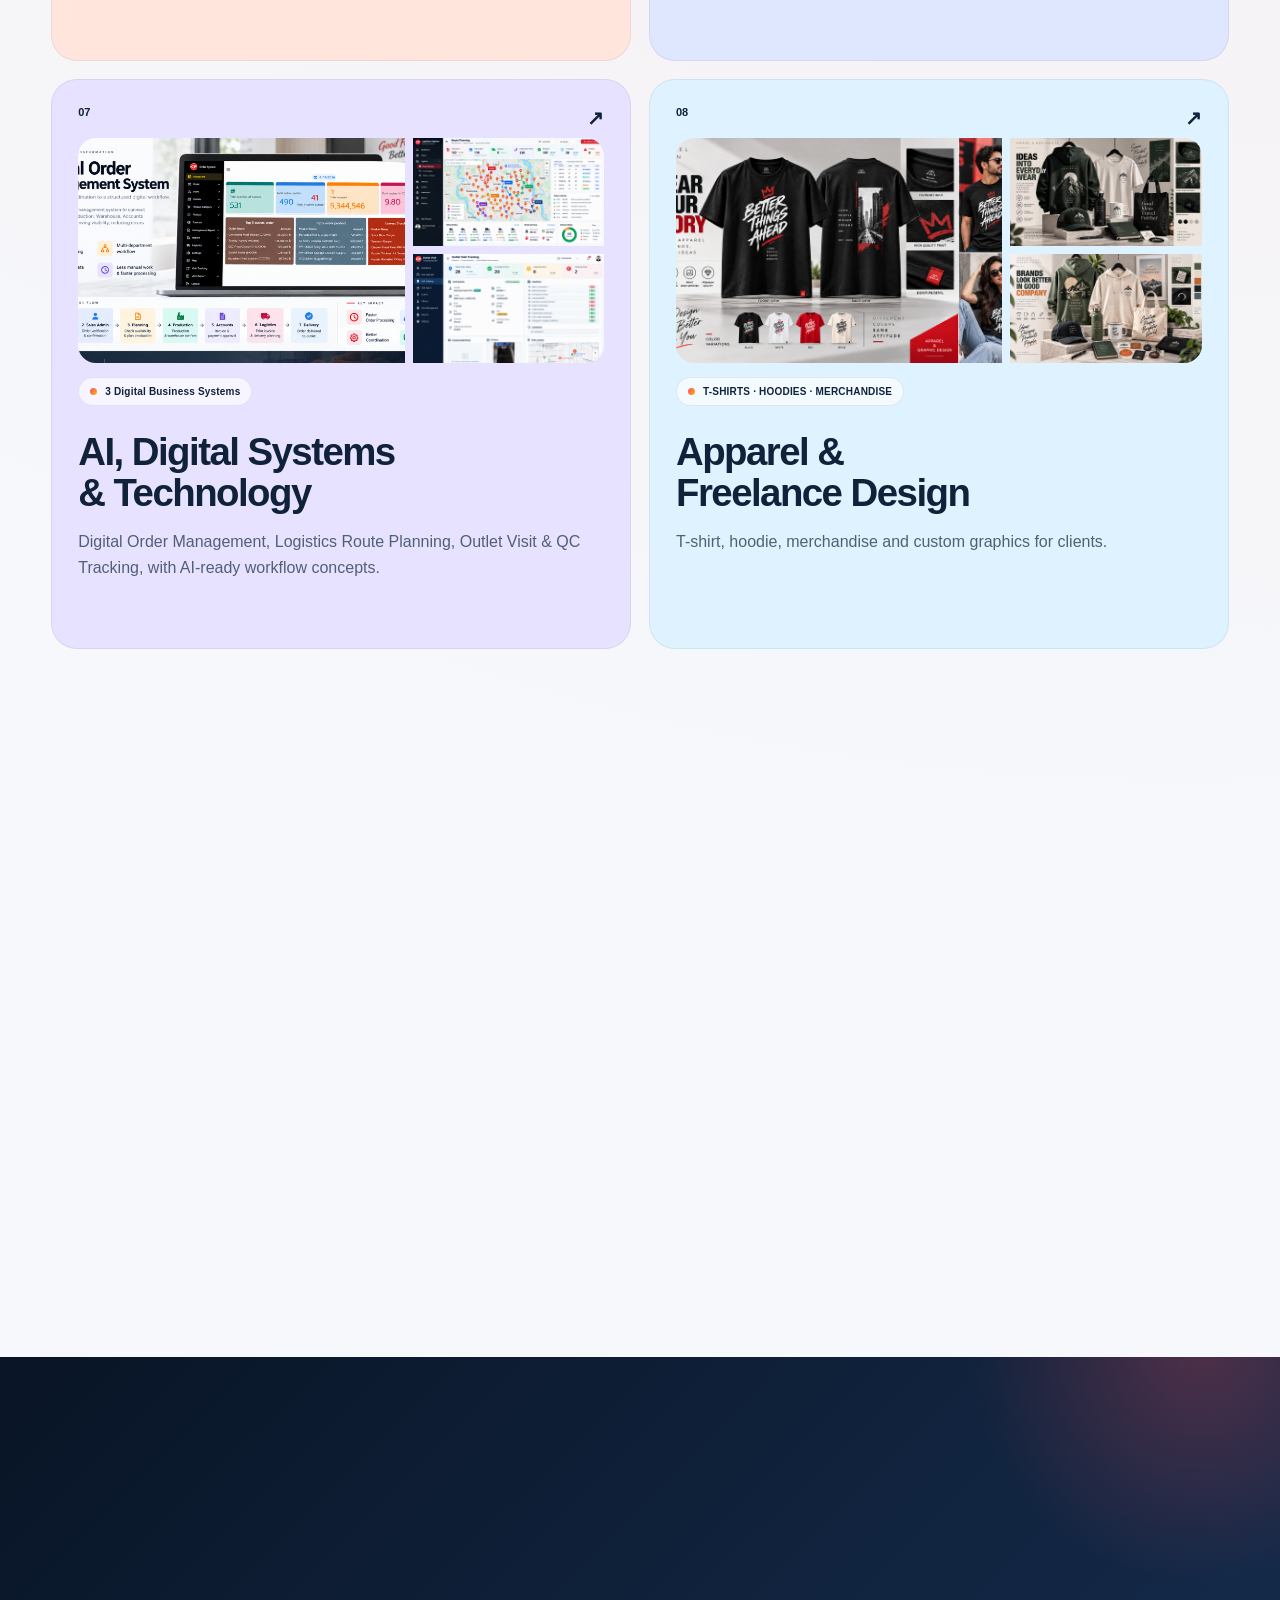
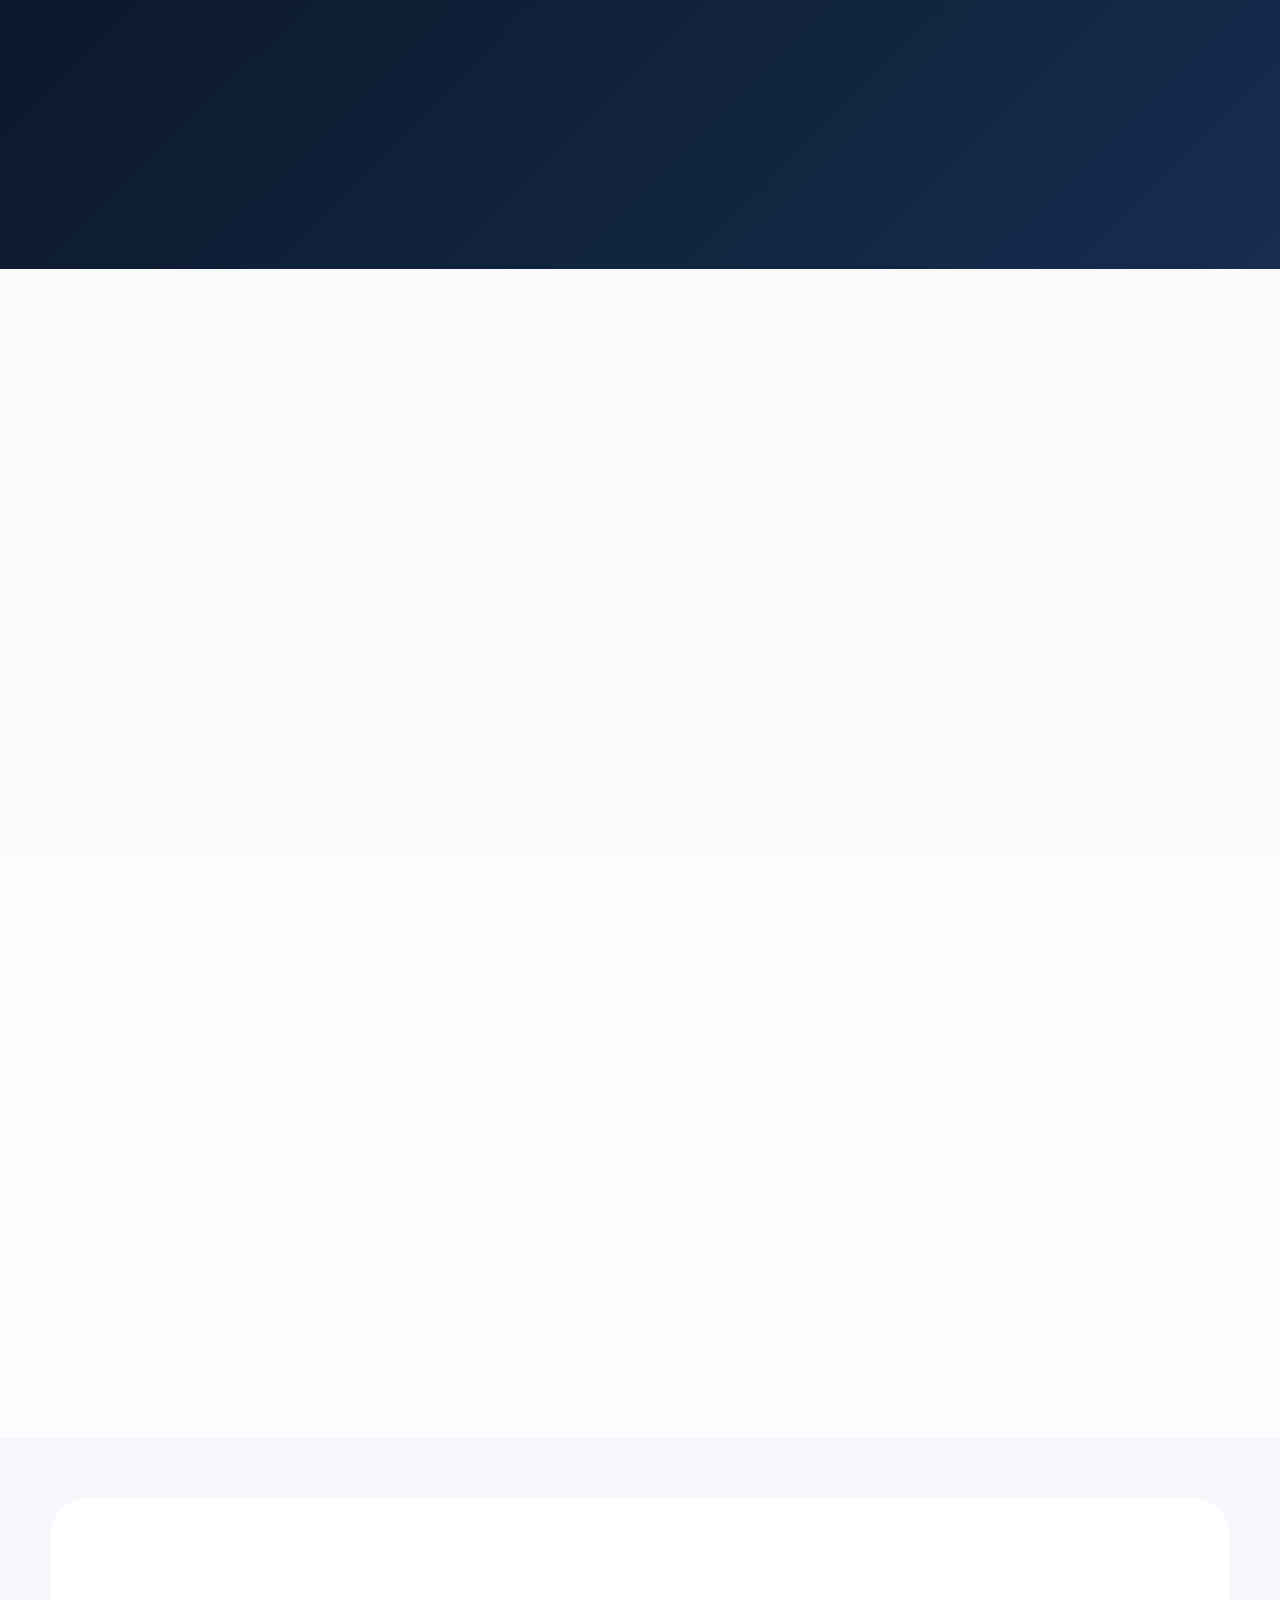
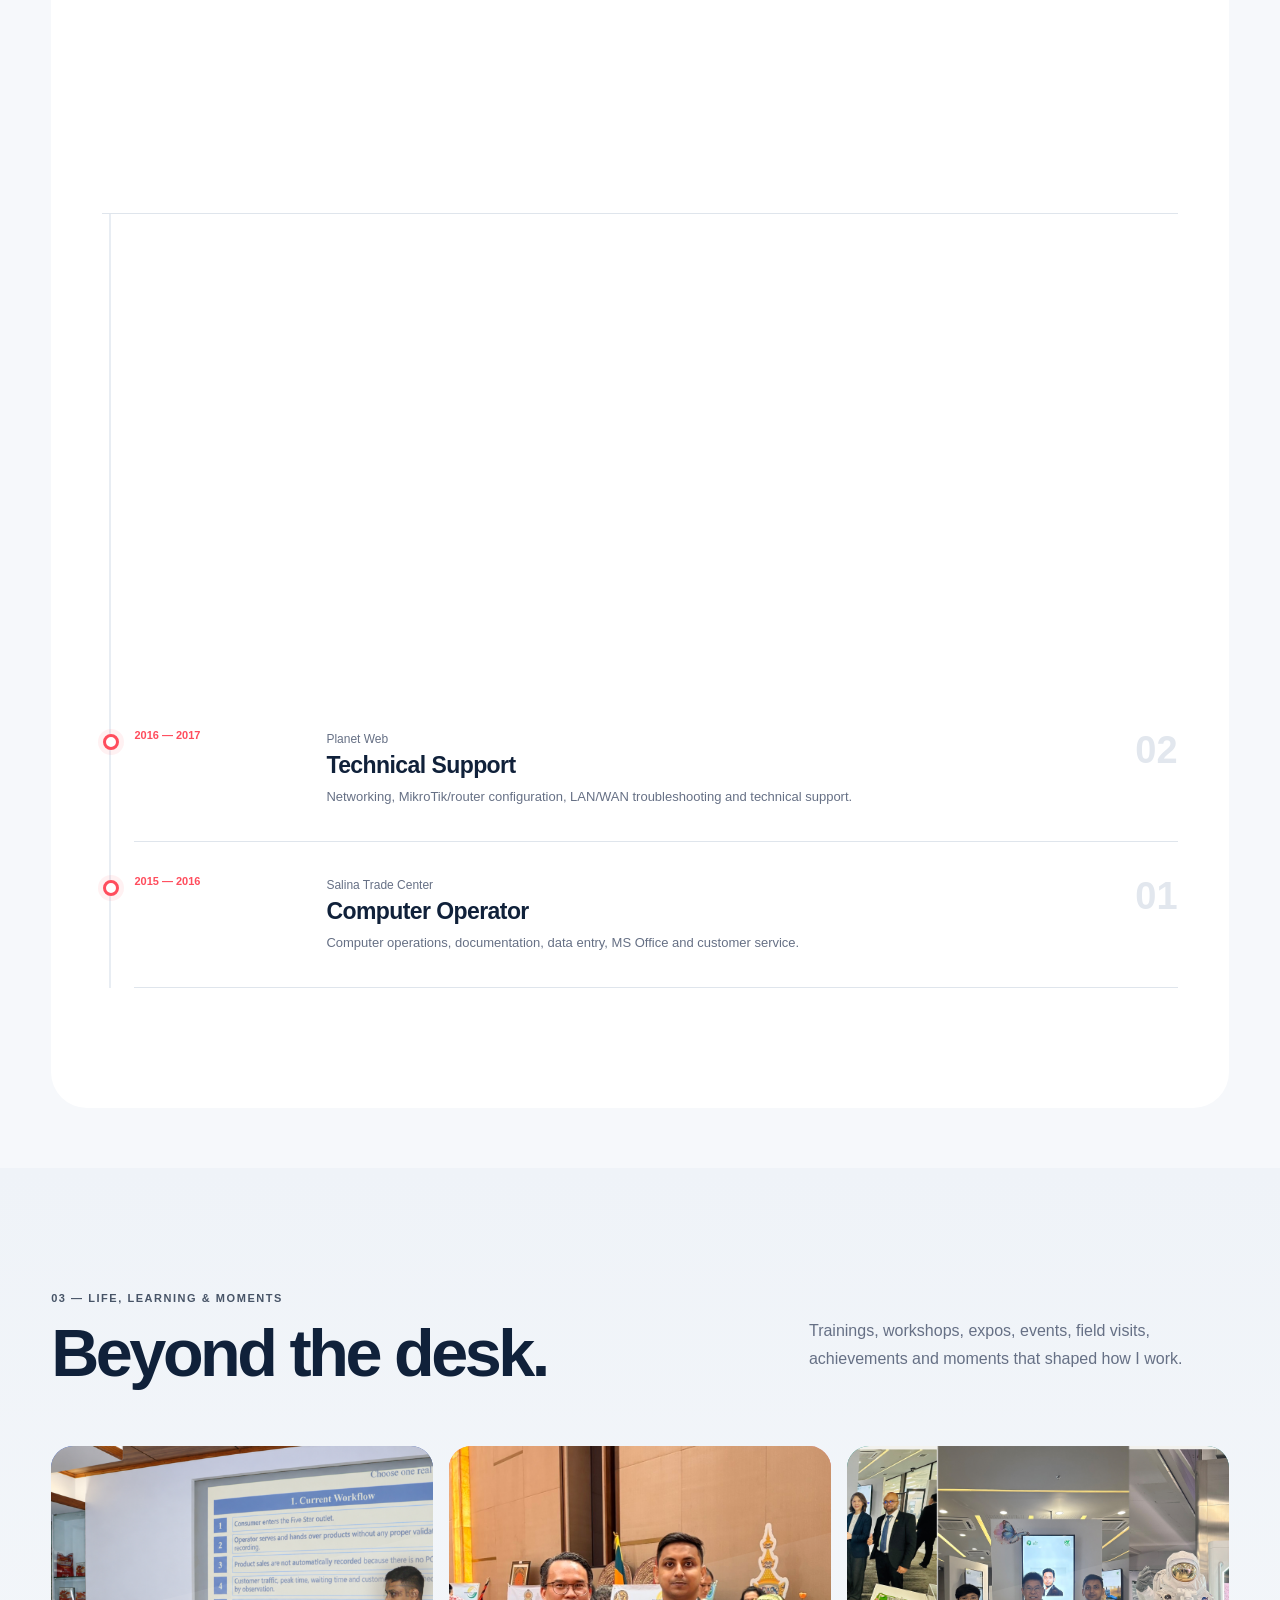
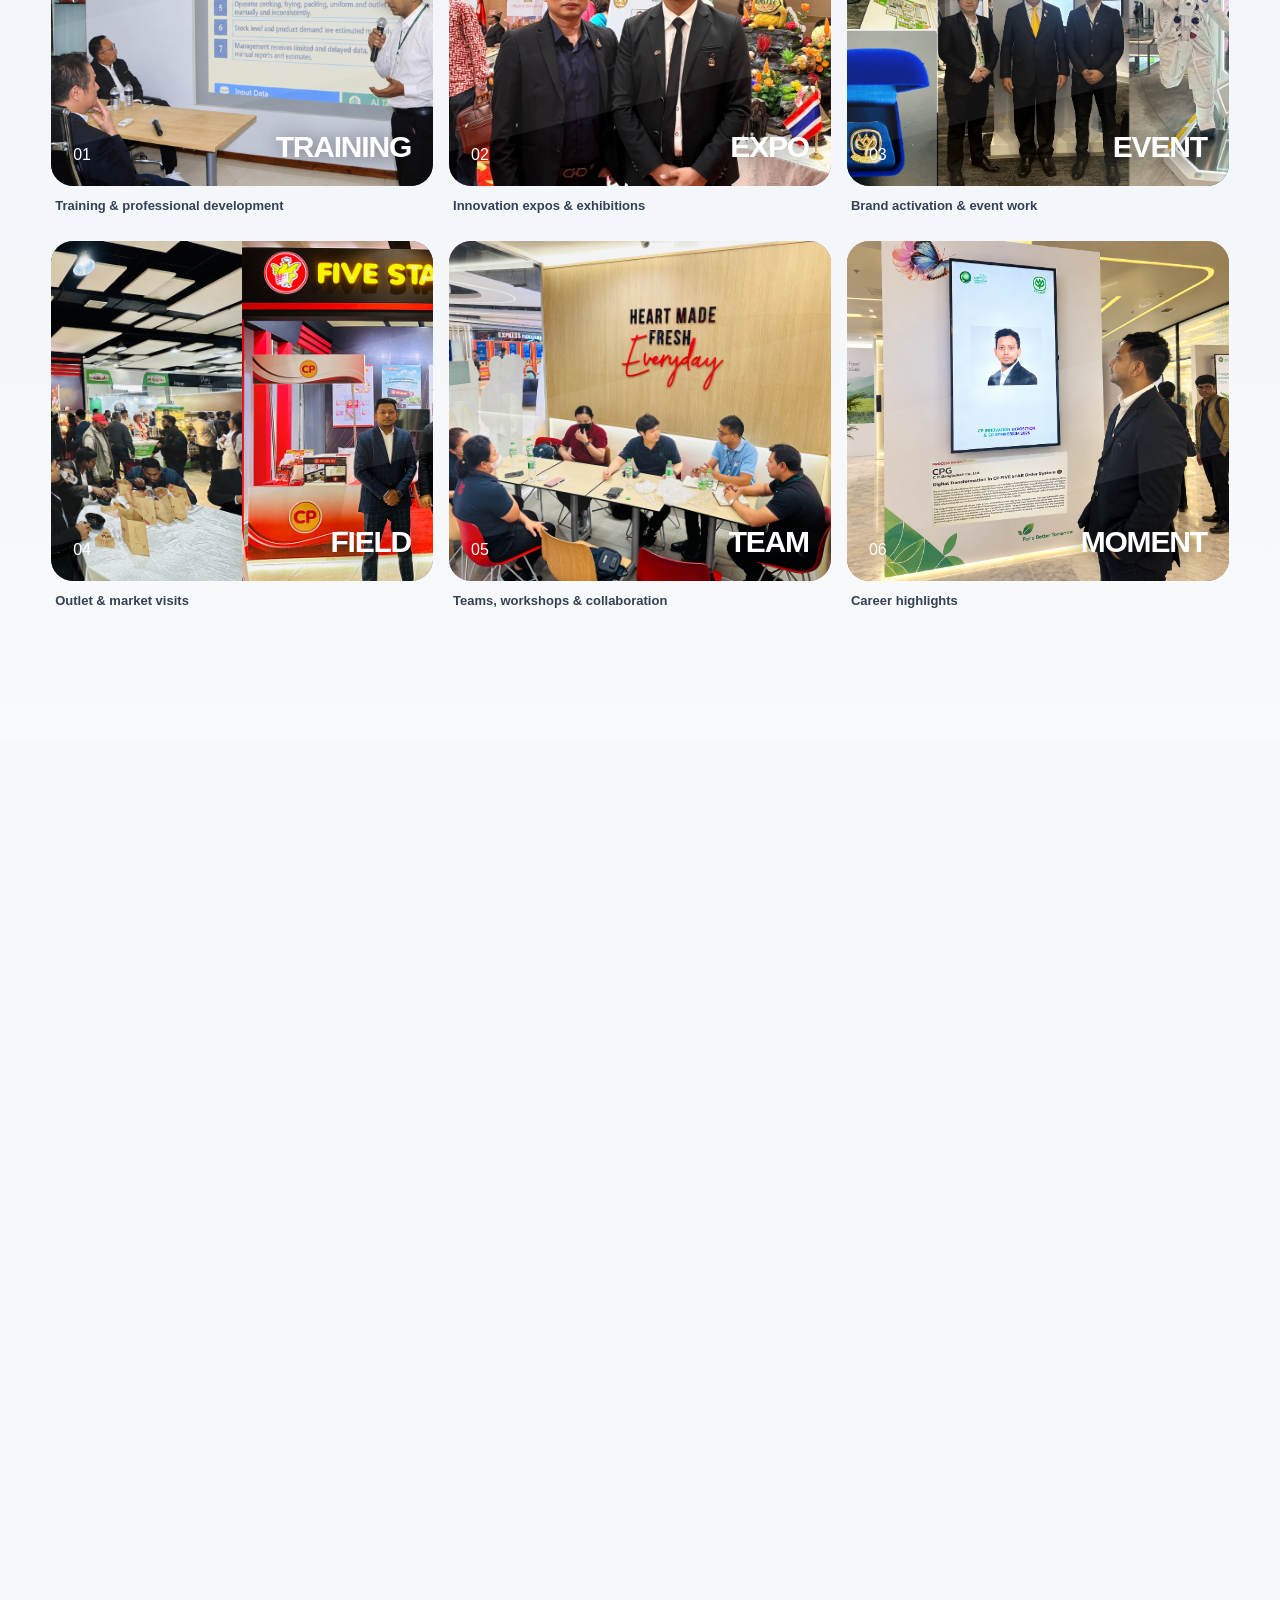
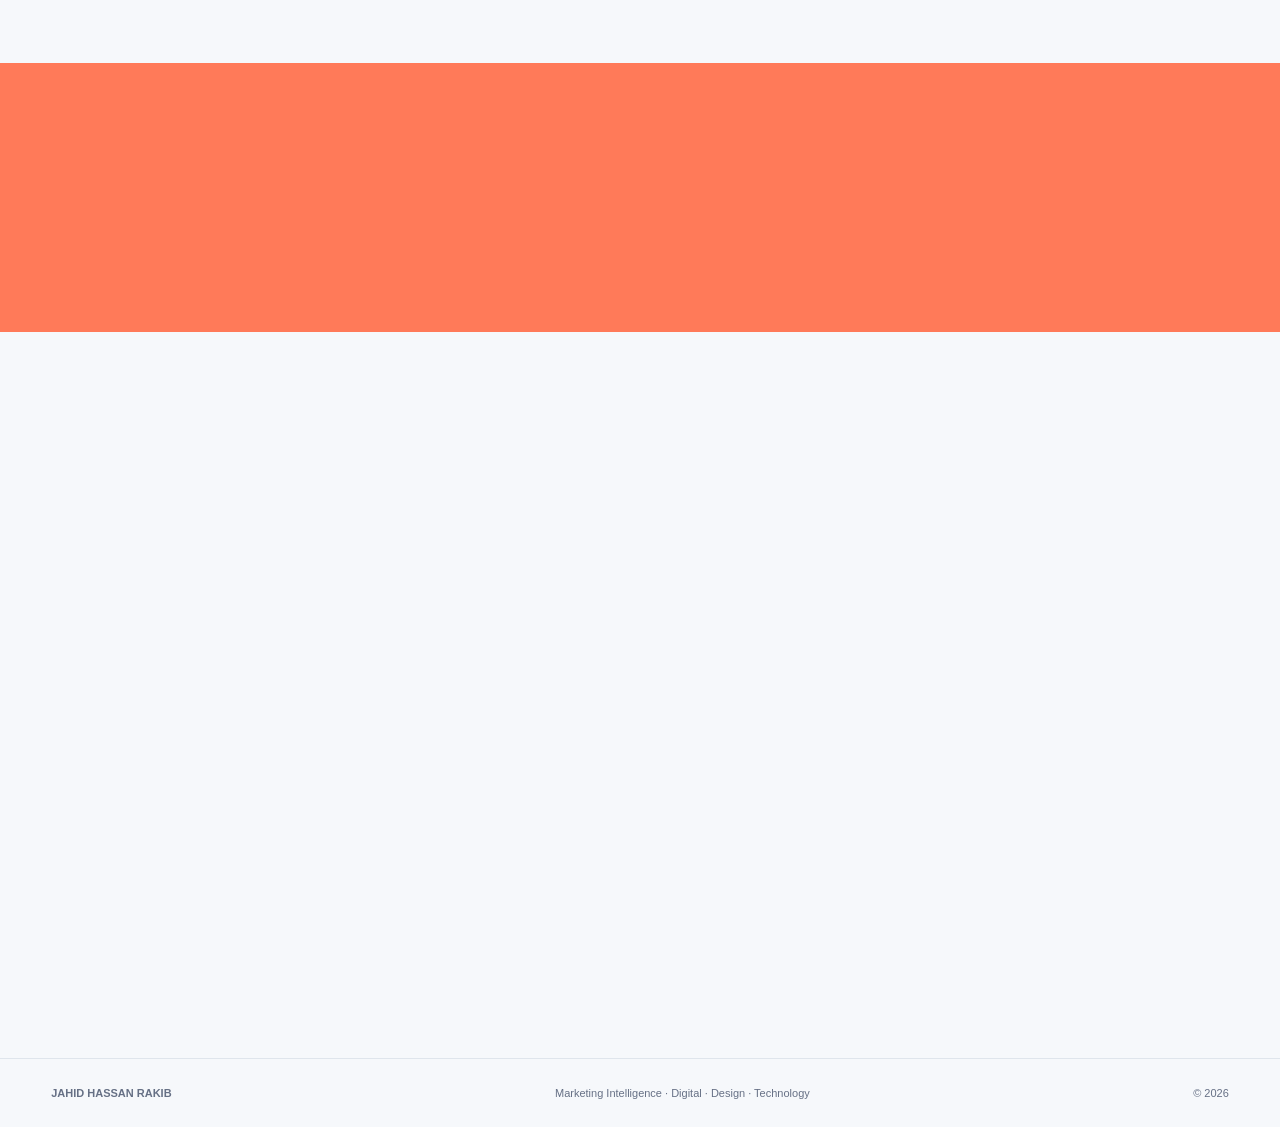
==== commit 21b36602: "Optimize homepage identity SEO, social previews and Person structured data" ====
--- a/index.html
+++ b/index.html
@@ -2,18 +2,28 @@
 <html lang="en">
 <head>
 <meta charset="utf-8"><meta name="viewport" content="width=device-width,initial-scale=1"><meta name="referrer" content="strict-origin-when-cross-origin"><meta http-equiv="Content-Security-Policy" content="default-src 'self'; img-src 'self' data: https://avatars.githubusercontent.com; style-src 'self' 'unsafe-inline' https://fonts.googleapis.com; font-src 'self' https://fonts.gstatic.com; script-src 'self' 'unsafe-inline'; connect-src 'self' https://*.workers.dev; object-src 'none'; base-uri 'self'; form-action 'self'; frame-src 'none'; upgrade-insecure-requests">
-<title>Jahid Hassan Rakib | Marketing Intelligence & Digital Marketing Lead — Bangladesh</title>
-<meta name="description" content="Portfolio of Jahid Hassan Rakib, a Dhaka, Bangladesh-based Marketing Intelligence, Digital Marketing, Data Analysis, Graphic Design and Technology professional connecting insight, creative execution and digital systems to business outcomes.">
-<meta name="keywords" content="Jahid Hassan Rakib, Marketing Intelligence Bangladesh, Digital Marketing Bangladesh, Data Analysis, Graphic Design, Marketing Intelligence Dhaka, Digital Operations, Portfolio Bangladesh">
+<title>Jahid Hassan Rakib | Marketing Intelligence & Design — Dhaka</title>
+<meta name="description" content="Explore Jahid Hassan Rakib's portfolio: marketing intelligence, data analysis, social media campaigns, graphic design, packaging and digital systems in Dhaka, Bangladesh.">
 <meta name="author" content="Jahid Hassan Rakib">
+<meta name="robots" content="index,follow,max-image-preview:large">
 <link rel="canonical" href="https://jahidhrk.github.io/portfolio/">
-<meta property="og:title" content="Jahid Hassan Rakib — Marketing Intelligence, Digital & Design">
-<meta property="og:description" content="Marketing intelligence, digital marketing, data, design and technology portfolio from Dhaka, Bangladesh.">
-<meta property="og:type" content="website"><meta property="og:url" content="https://jahidhrk.github.io/portfolio/">
+<meta property="og:type" content="profile">
+<meta property="og:site_name" content="Jahid Hassan Rakib — Portfolio">
+<meta property="og:locale" content="en_US">
+<meta property="og:title" content="Jahid Hassan Rakib | Marketing Intelligence & Design — Dhaka">
+<meta property="og:description" content="Explore Jahid Hassan Rakib's portfolio: marketing intelligence, data analysis, social media campaigns, graphic design, packaging and digital systems in Dhaka, Bangladesh.">
+<meta property="og:url" content="https://jahidhrk.github.io/portfolio/">
+<meta property="og:image" content="https://jahidhrk.github.io/portfolio/assets/profile.png">
+<meta property="og:image:alt" content="Portrait of Jahid Hassan Rakib">
+<meta name="twitter:card" content="summary_large_image">
+<meta name="twitter:title" content="Jahid Hassan Rakib | Marketing Intelligence & Design — Dhaka">
+<meta name="twitter:description" content="Explore Jahid Hassan Rakib's portfolio: marketing intelligence, data analysis, social media campaigns, graphic design, packaging and digital systems in Dhaka, Bangladesh.">
+<meta name="twitter:image" content="https://jahidhrk.github.io/portfolio/assets/profile.png">
+<meta name="twitter:image:alt" content="Portrait of Jahid Hassan Rakib">
 <link rel="preconnect" href="https://fonts.googleapis.com"><link rel="preconnect" href="https://fonts.gstatic.com" crossorigin>
 <link href="https://fonts.googleapis.com/css2?family=Inter:wght@400;500;600;700;800&display=swap" rel="stylesheet">
 <link rel="stylesheet" href="style.css"><link rel="stylesheet" href="contact-updates.css"><link rel="stylesheet" href="premium-redesign.css">
-<script type="application/ld+json">{"@context":"https://schema.org","@type":"Person","name":"Jahid Hassan Rakib","url":"https://jahidhrk.github.io/portfolio/","jobTitle":"Section Manager — Marketing Intelligence (Digital & Graphics)","address":{"@type":"PostalAddress","addressLocality":"Dhaka","addressCountry":"Bangladesh"},"sameAs":["https://www.linkedin.com/in/jhrakib/","https://github.com/jahidhrk"]}</script>
+<script type="application/ld+json">{"@context":"https://schema.org","@graph":[{"@type":"WebSite","@id":"https://jahidhrk.github.io/portfolio/#website","url":"https://jahidhrk.github.io/portfolio/","name":"Jahid Hassan Rakib — Portfolio","inLanguage":"en","publisher":{"@id":"https://jahidhrk.github.io/portfolio/#person"}},{"@type":"ProfilePage","@id":"https://jahidhrk.github.io/portfolio/#webpage","url":"https://jahidhrk.github.io/portfolio/","name":"Jahid Hassan Rakib — Marketing Intelligence, Digital, Design & Technology","description":"Explore Jahid Hassan Rakib's portfolio: marketing intelligence, data analysis, social media campaigns, graphic design, packaging and digital systems in Dhaka, Bangladesh.","inLanguage":"en","isPartOf":{"@id":"https://jahidhrk.github.io/portfolio/#website"},"mainEntity":{"@id":"https://jahidhrk.github.io/portfolio/#person"}},{"@type":"Person","@id":"https://jahidhrk.github.io/portfolio/#person","name":"Jahid Hassan Rakib","alternateName":["Jahid Rakib","JH Rakib"],"url":"https://jahidhrk.github.io/portfolio/","image":"https://jahidhrk.github.io/portfolio/assets/profile.png","description":"Marketing intelligence, digital, design and technology professional based in Dhaka, Bangladesh.","jobTitle":"Section Manager — Marketing Intelligence (Digital & Graphics)","worksFor":{"@type":"Organization","name":"C.P. Bangladesh Co., Ltd."},"address":{"@type":"PostalAddress","addressLocality":"Dhaka","addressCountry":"BD"},"alumniOf":[{"@type":"CollegeOrUniversity","name":"City University"},{"@type":"EducationalOrganization","name":"Daffodil Polytechnic Institute"}],"knowsAbout":["Marketing Intelligence","Data Analysis","Social Media Management","Digital Campaign Strategy","Graphic Design","Packaging Design","New Product Development","SketchUp 3D Modeling","Brand Activation","Digital Operations","AI and Technology"],"sameAs":["https://www.linkedin.com/in/jhrakib/","https://github.com/jahidhrk"],"email":"mailto:jhrakib14@gmail.com"}]}</script>
 
 <link rel="stylesheet" href="raphael.css">
 </head>
@@ -27,7 +37,7 @@
 <main id="top">
 <section class="hero section-shell">
 <div class="hero-copy reveal">
-<div class="overline"><span class="status-dot"></span> DHAKA · BANGLADESH</div>
+<div class="overline"><span class="status-dot"></span> JAHID HASSAN RAKIB · DHAKA · BANGLADESH</div>
 <h1>Marketing intelligence.<br><span>Creative execution.</span><br>Technology thinking.</h1>
 <p class="hero-lead">I’m Jahid Hassan Rakib — a multidisciplinary professional connecting data, digital marketing, design and technology to solve real business problems.</p>
 <div class="hero-actions"><a class="button primary magnetic" href="#work">Explore my work</a><a class="button ghost magnetic" href="cv.html">View / Download CV</a></div>
